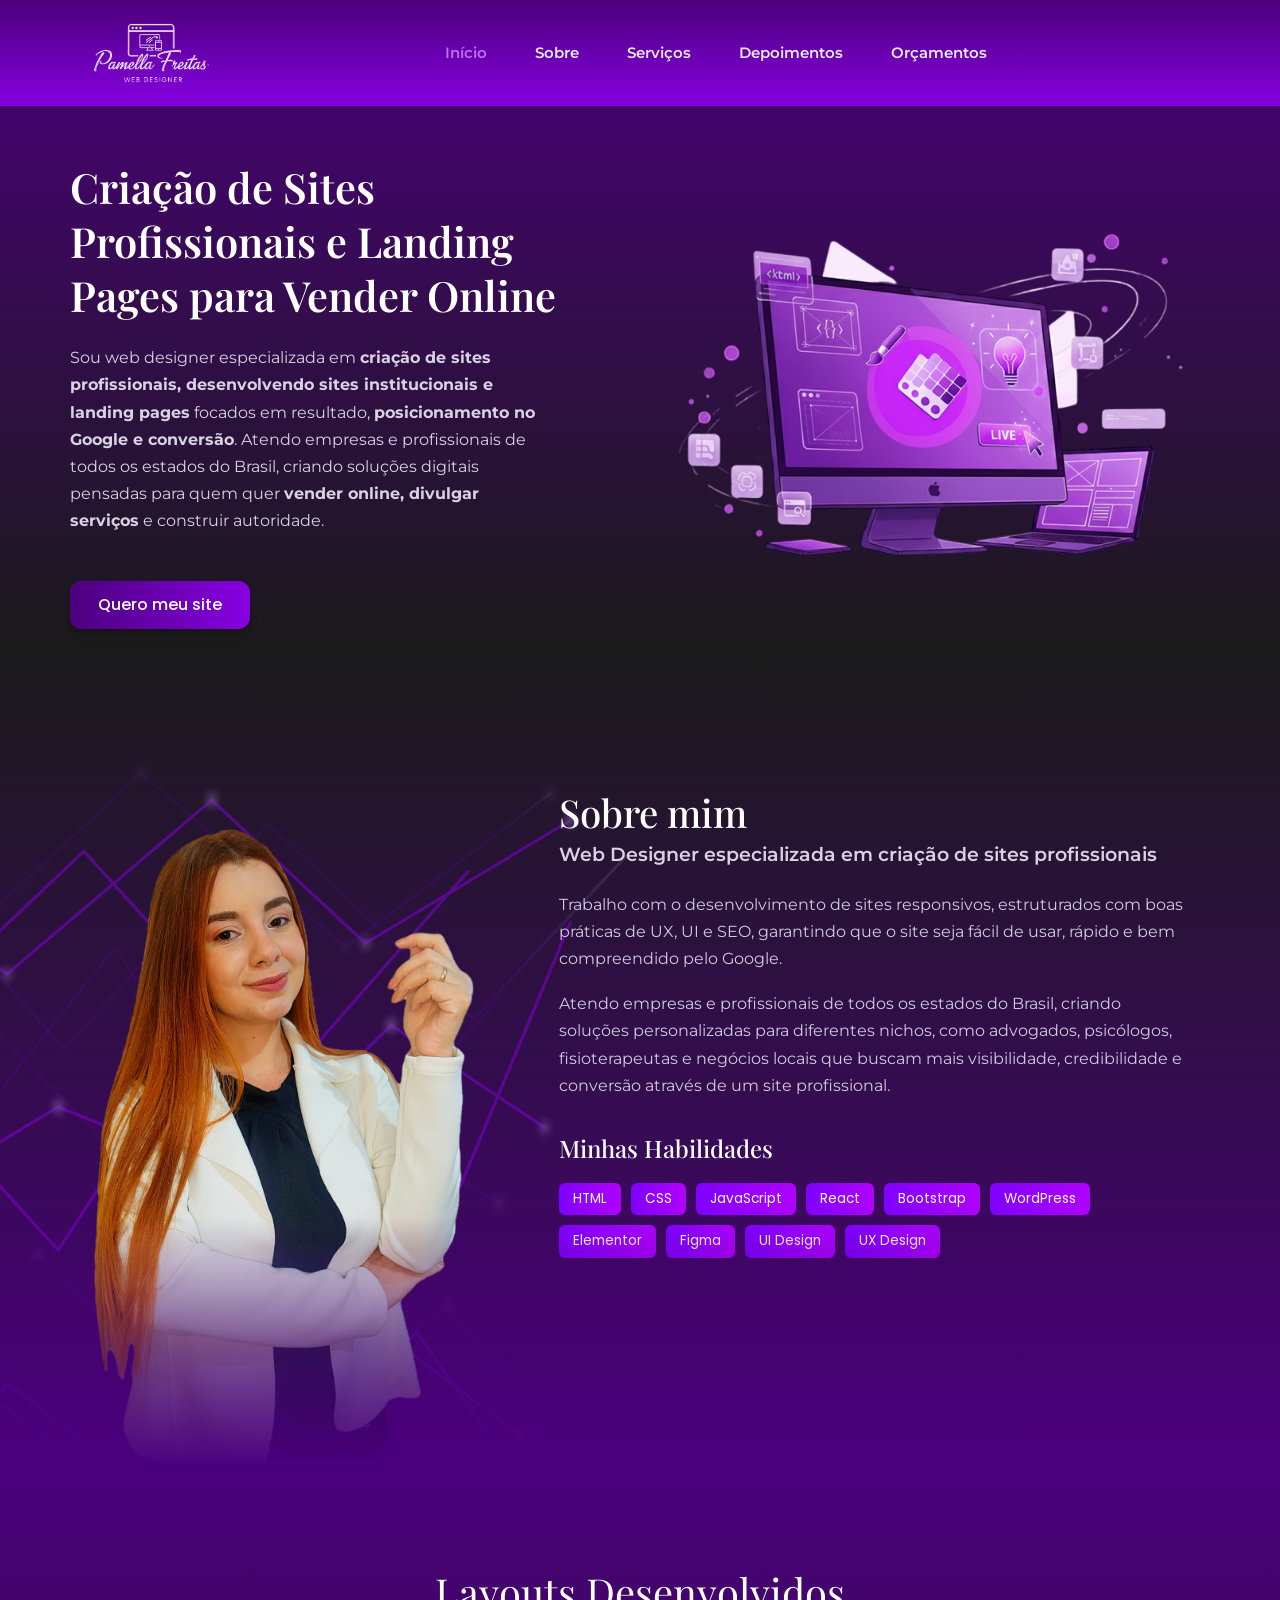
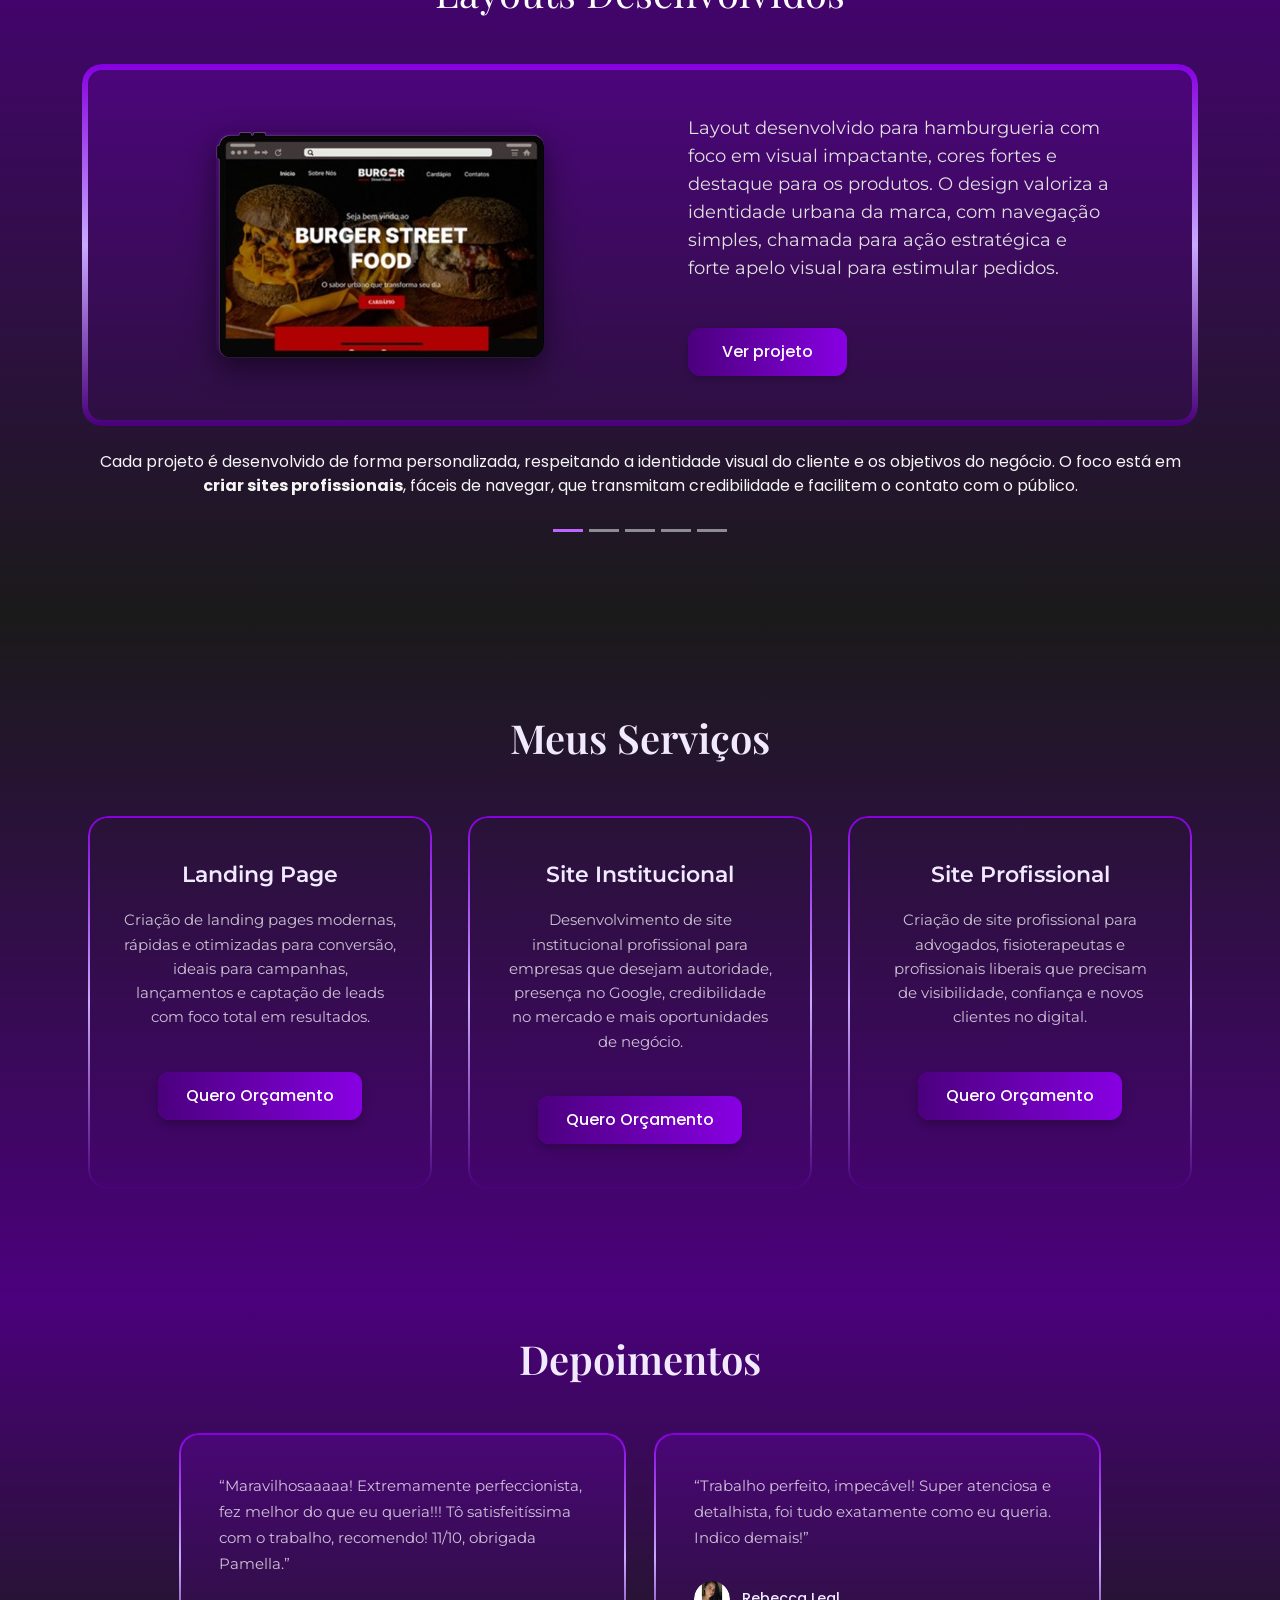
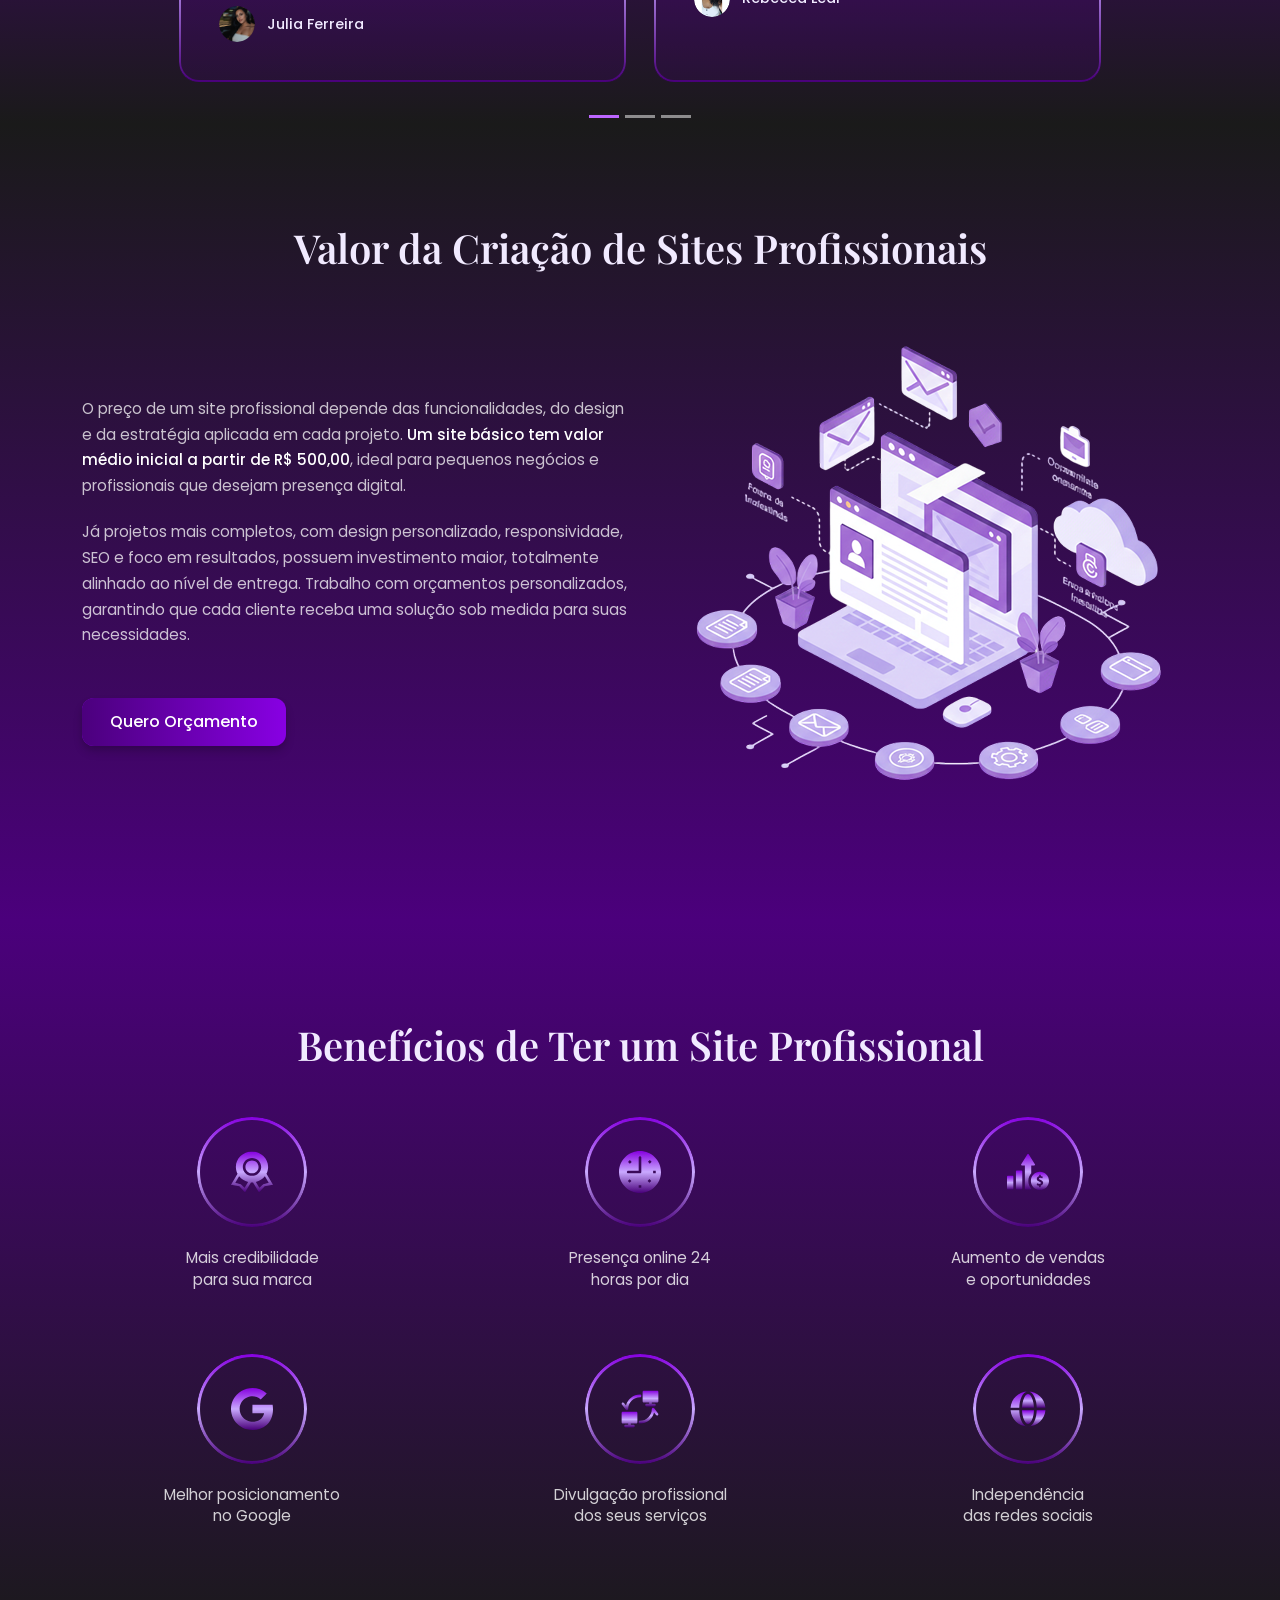
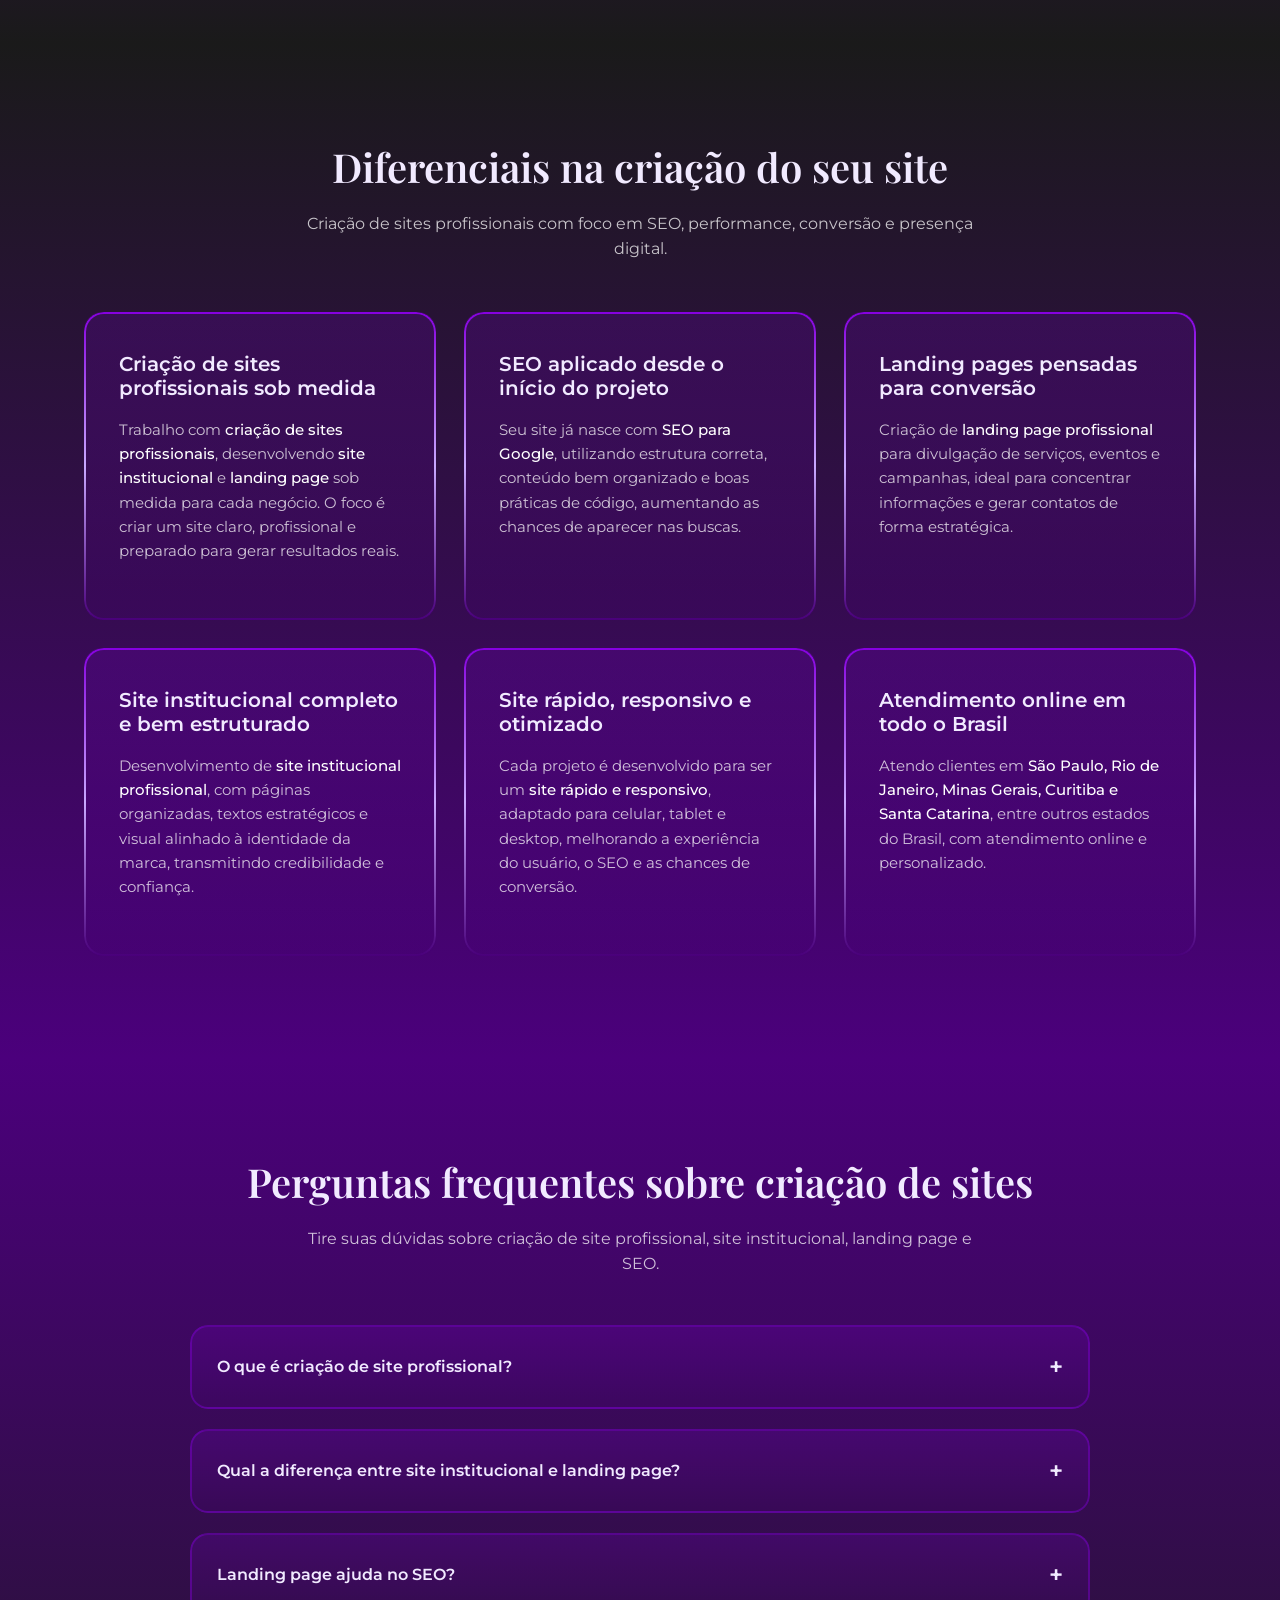
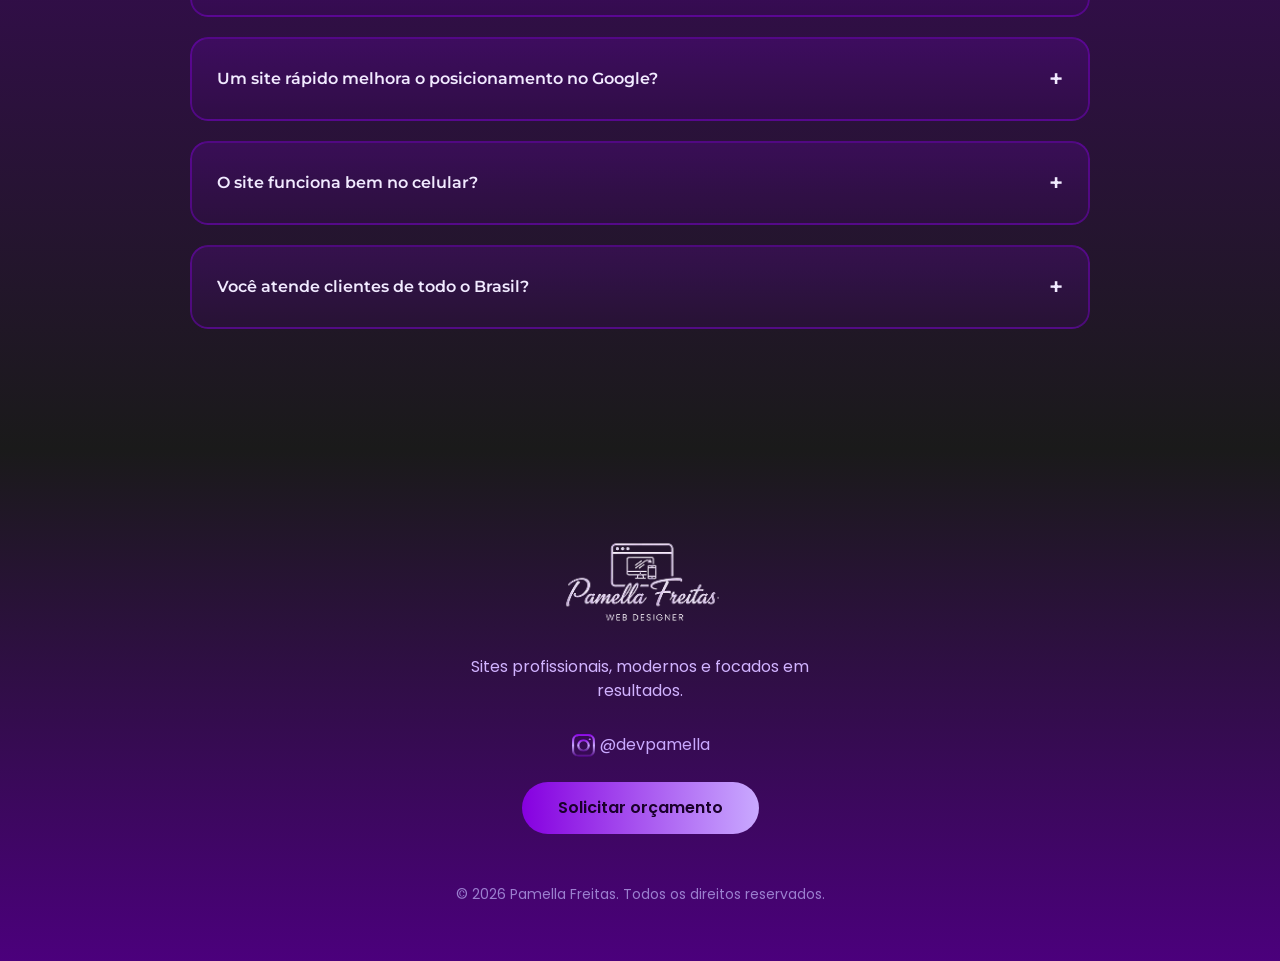
==== index.html @ e385bf27 "Melhorias de SEO e novas sections" ====
<head>
  <meta charset="UTF-8">

  <title>Pamella Freitas | Web Designer & Criação de Sites Profissionais</title>

<meta property="og:type" content="website">
<meta property="og:url" content="https://www.pamellafreitas.com.br">
<meta property="og:title" content="Sites Profissionais e Landing Pages para Vender Online">
<meta property="og:description" content="Sites profissionais, site institucional e landing page com foco em SEO, velocidade e conversão. Atendimento online em todo o Brasil.">
<meta property="og:image" content="https://www.pamellafreitas.com.br/img/og-image.jpg">


  <meta property="og:image" content="https://pamellafreitas.com.br/img/preview.png">

  <link rel="icon" href="img/logo-pamella-web.png" type="image/png">

  <!-- Bootstrap -->
  <link href="https://cdn.jsdelivr.net/npm/bootstrap@5.3.2/dist/css/bootstrap.min.css" rel="stylesheet">

  <!-- CSS -->
  <link rel="stylesheet" href="css/styles.css">

  <!-- AOS -->
  <link href="https://unpkg.com/aos@2.3.4/dist/aos.css" rel="stylesheet">

  <!-- Fonts -->
  <link rel="preconnect" href="https://fonts.googleapis.com">
  <link rel="preconnect" href="https://fonts.gstatic.com" crossorigin>
  <link href="https://fonts.googleapis.com/css2?family=Montserrat&family=Playfair+Display&family=Poppins&display=swap" rel="stylesheet">
</head>


<body>

  <!-- MENU -->
<nav class="navbar navbar-expand-lg navbar-custom fixed-top">
  <div class="container">

    <!-- LOGO -->
    <a class="navbar-brand" href="#inicio">
      <img src="img/logo-pamella-web.png" alt="Pamella Freitas">
    </a>

    <!-- BOTÃO MOBILE -->
    <button class="navbar-toggler" type="button" data-bs-toggle="collapse" data-bs-target="#menuSite">
      <span class="navbar-toggler-icon"></span>
    </button>

    <!-- LINKS -->
    <div class="collapse navbar-collapse justify-content-center" id="menuSite">
      <ul class="navbar-nav mb-2 mb-lg-0">
        <li class="nav-item">
          <a class="nav-link" href="#inicio">Início</a>
        </li>
        <li class="nav-item">
          <a class="nav-link" href="#sobre">Sobre</a>
        </li>
        <li class="nav-item">
          <a class="nav-link" href="#servico">Serviços</a>
        </li>
        <li class="nav-item">
          <a class="nav-link" href="#depoimentos">Depoimentos</a>
        </li>
        <li class="nav-item">
          <a class="nav-link" href="#orcamento">Orçamentos</a>
        </li>
      </ul>
    </div>

  </div>
</nav>


  <!-- HERO SECTION -->
  <section id="inicio" class="hero-section">
    <div class="container hero-content">
      <div class="row align-items-center">

        <!-- TEXTO -->
        <div class="col-lg-6">
          <h1 data-aos="fade-up">Criação de Sites Profissionais e Landing Pages para Vender Online</h1>

          <p data-aos="fade-up" data-aos-delay="200">
            Sou web designer especializada em <b>criação de sites profissionais, desenvolvendo sites institucionais e landing pages</b> focados em resultado, <b>posicionamento no Google e conversão</b>.
            Atendo empresas e profissionais de todos os estados do Brasil, criando soluções digitais pensadas para quem quer <b>vender online, divulgar serviços</b> e construir autoridade.
          </p>

          <a data-aos="fade-up" data-aos-delay="300" href="https://wa.me/5521969630354" target="_blank" rel="noopener noreferrer" class="btn btn-hero"><span>Quero meu site</span></a>
        </div>

        <!-- IMAGEM -->
        <div data-aos="zoom-in" class="col-lg-6 text-center mt-5 mt-lg-0">
          <img src="img/banner-web.png" alt="Web Design" class="img-fluid">
        </div>

      </div>
    </div>
  </section>

<section id="sobre" class="about-section">
      <!-- CAMADA DE ESFUMADO (POR CIMA DE TUDO) -->
  <div class="about-fade"></div>
  
<div class="container">
  <!-- SVG DE FUNDO (ATRÁS DE TUDO) -->
  <div class="about-svg">
    <svg width="873" height="1105" viewBox="0 0 873 1105" fill="none" xmlns="http://www.w3.org/2000/svg">
<g clip-path="url(#clip0_14_89)">
<g opacity="0.45">
<path d="M-7.60413 204.63L197.188 327.407L350.781 184.167L555.573 358.102L760.365 204.63" stroke="#3D1A72" stroke-opacity="0.2" stroke-width="2" stroke-linecap="round"/>
<path d="M43.5938 818.519L248.385 665.046L453.177 869.676L657.969 716.204L811.562 920.833" stroke="#3D1A72" stroke-opacity="0.2" stroke-width="2" stroke-linecap="round"/>
<path d="M17.9948 511.574L171.588 409.259L325.182 562.731L504.375 491.111L709.167 613.889" stroke="#3D1A72" stroke-opacity="0.2" stroke-width="2" stroke-linecap="round"/>
<path d="M94.7917 255.787L273.984 460.417L478.776 235.324L683.568 429.722L837.161 266.019" stroke="#3D1A72" stroke-opacity="0.2" stroke-width="2" stroke-linecap="round"/>
<path d="M-33.2031 971.991L145.99 716.204L350.781 920.833L555.573 767.361L785.964 1074.31" stroke="#3D1A72" stroke-opacity="0.2" stroke-width="2" stroke-linecap="round"/>
<path d="M-7.60413 306.944L120.391 613.889L325.182 358.102L504.375 634.352L709.167 409.259" stroke="#3D1A72" stroke-opacity="0.2" stroke-width="2" stroke-linecap="round"/>
</g>
<path d="M-7.60413 204.63L197.188 327.407L350.781 184.167L555.573 358.102L760.365 204.63" stroke="url(#paint0_linear_14_89)" stroke-opacity="0.2" stroke-width="3" stroke-linecap="round"/>
<path d="M43.5938 818.519L248.385 665.046L453.177 869.676L657.969 716.204L811.562 920.833" stroke="url(#paint1_linear_14_89)" stroke-opacity="0.2" stroke-width="3" stroke-linecap="round"/>
<path d="M17.9948 511.574L171.588 409.259L325.182 562.731L504.375 491.111L709.167 613.889" stroke="url(#paint2_linear_14_89)" stroke-opacity="0.2" stroke-width="3" stroke-linecap="round"/>
<path d="M94.7917 255.787L273.984 460.417L478.776 235.324L683.568 429.722L837.161 266.019" stroke="url(#paint3_linear_14_89)" stroke-opacity="0.2" stroke-width="3" stroke-linecap="round"/>
<path d="M-33.2031 971.991L145.99 716.204L350.781 920.833L555.573 767.361L785.964 1074.31" stroke="url(#paint4_linear_14_89)" stroke-opacity="0.2" stroke-width="3" stroke-linecap="round"/>
<path d="M-7.60413 306.944L120.391 613.889L325.182 358.102L504.375 634.352L709.167 409.259" stroke="url(#paint5_linear_14_89)" stroke-opacity="0.2" stroke-width="3" stroke-linecap="round"/>
<g filter="url(#filter0_f_14_89)">
<path d="M-7.60413 211.792C-5.62483 211.792 -4.02028 208.585 -4.02028 204.63C-4.02028 200.674 -5.62483 197.468 -7.60413 197.468C-9.58344 197.468 -11.188 200.674 -11.188 204.63C-11.188 208.585 -9.58344 211.792 -7.60413 211.792Z" fill="#C9A9FF" fill-opacity="0.2"/>
</g>
<g filter="url(#filter1_f_14_89)">
<path d="M197.187 333.546C198.884 333.546 200.259 330.798 200.259 327.407C200.259 324.017 198.884 321.268 197.187 321.268C195.491 321.268 194.116 324.017 194.116 327.407C194.116 330.798 195.491 333.546 197.187 333.546Z" fill="#C9A9FF" fill-opacity="0.2"/>
</g>
<g filter="url(#filter2_f_14_89)">
<path d="M350.781 191.329C352.761 191.329 354.365 188.122 354.365 184.167C354.365 180.211 352.761 177.005 350.781 177.005C348.802 177.005 347.197 180.211 347.197 184.167C347.197 188.122 348.802 191.329 350.781 191.329Z" fill="#C9A9FF" fill-opacity="0.2"/>
</g>
<g filter="url(#filter3_f_14_89)">
<path d="M555.573 364.241C557.27 364.241 558.645 361.492 558.645 358.102C558.645 354.711 557.27 351.963 555.573 351.963C553.876 351.963 552.501 354.711 552.501 358.102C552.501 361.492 553.876 364.241 555.573 364.241Z" fill="#C9A9FF" fill-opacity="0.2"/>
</g>
<g filter="url(#filter4_f_14_89)">
<path d="M760.365 212.815C762.627 212.815 764.46 209.15 764.46 204.63C764.46 200.109 762.627 196.444 760.365 196.444C758.102 196.444 756.269 200.109 756.269 204.63C756.269 209.15 758.102 212.815 760.365 212.815Z" fill="#C9A9FF" fill-opacity="0.2"/>
</g>
<g filter="url(#filter5_f_14_89)">
<path d="M43.5937 824.657C45.2903 824.657 46.6656 821.909 46.6656 818.518C46.6656 815.128 45.2903 812.38 43.5937 812.38C41.8972 812.38 40.5219 815.128 40.5219 818.518C40.5219 821.909 41.8972 824.657 43.5937 824.657Z" fill="#C9A9FF" fill-opacity="0.2"/>
</g>
<g filter="url(#filter6_f_14_89)">
<path d="M248.385 672.208C250.365 672.208 251.969 669.002 251.969 665.046C251.969 661.091 250.365 657.884 248.385 657.884C246.406 657.884 244.802 661.091 244.802 665.046C244.802 669.002 246.406 672.208 248.385 672.208Z" fill="#C9A9FF" fill-opacity="0.2"/>
</g>
<g filter="url(#filter7_f_14_89)">
<path d="M453.177 875.815C454.874 875.815 456.249 873.066 456.249 869.676C456.249 866.286 454.874 863.537 453.177 863.537C451.481 863.537 450.105 866.286 450.105 869.676C450.105 873.066 451.481 875.815 453.177 875.815Z" fill="#C9A9FF" fill-opacity="0.2"/>
</g>
<g filter="url(#filter8_f_14_89)">
<path d="M657.969 723.366C659.948 723.366 661.553 720.159 661.553 716.204C661.553 712.248 659.948 709.042 657.969 709.042C655.989 709.042 654.385 712.248 654.385 716.204C654.385 720.159 655.989 723.366 657.969 723.366Z" fill="#C9A9FF" fill-opacity="0.2"/>
</g>
<g filter="url(#filter9_f_14_89)">
<path d="M811.562 929.019C813.825 929.019 815.658 925.354 815.658 920.833C815.658 916.313 813.825 912.648 811.562 912.648C809.3 912.648 807.467 916.313 807.467 920.833C807.467 925.354 809.3 929.019 811.562 929.019Z" fill="#C9A9FF" fill-opacity="0.2"/>
</g>
<g filter="url(#filter10_f_14_89)">
<path d="M17.9948 517.713C19.6914 517.713 21.0667 514.964 21.0667 511.574C21.0667 508.184 19.6914 505.435 17.9948 505.435C16.2983 505.435 14.923 508.184 14.923 511.574C14.923 514.964 16.2983 517.713 17.9948 517.713Z" fill="#C9A9FF" fill-opacity="0.2"/>
</g>
<g filter="url(#filter11_f_14_89)">
<path d="M171.589 416.421C173.568 416.421 175.172 413.215 175.172 409.259C175.172 405.304 173.568 402.097 171.589 402.097C169.609 402.097 168.005 405.304 168.005 409.259C168.005 413.215 169.609 416.421 171.589 416.421Z" fill="#C9A9FF" fill-opacity="0.2"/>
</g>
<g filter="url(#filter12_f_14_89)">
<path d="M325.182 568.87C326.879 568.87 328.254 566.122 328.254 562.731C328.254 559.341 326.879 556.593 325.182 556.593C323.486 556.593 322.11 559.341 322.11 562.731C322.11 566.122 323.486 568.87 325.182 568.87Z" fill="#C9A9FF" fill-opacity="0.2"/>
</g>
<g filter="url(#filter13_f_14_89)">
<path d="M504.375 498.273C506.354 498.273 507.959 495.067 507.959 491.111C507.959 487.156 506.354 483.949 504.375 483.949C502.396 483.949 500.791 487.156 500.791 491.111C500.791 495.067 502.396 498.273 504.375 498.273Z" fill="#C9A9FF" fill-opacity="0.2"/>
</g>
<g filter="url(#filter14_f_14_89)">
<path d="M709.167 622.074C711.429 622.074 713.262 618.409 713.262 613.889C713.262 609.368 711.429 605.704 709.167 605.704C706.905 605.704 705.071 609.368 705.071 613.889C705.071 618.409 706.905 622.074 709.167 622.074Z" fill="#C9A9FF" fill-opacity="0.2"/>
</g>
<g opacity="0.45">
<path d="M780.179 231.553L575.387 354.331L421.793 211.09L217.002 385.026L12.2101 231.553" stroke="#3D1A72" stroke-width="2" stroke-linecap="round"/>
<path d="M728.981 845.442L524.189 691.97L319.398 896.6L114.606 743.128L-38.9878 947.757" stroke="#3D1A72" stroke-width="2" stroke-linecap="round"/>
<path d="M754.58 538.498L600.986 436.183L447.392 589.655L268.2 518.035L63.408 640.813" stroke="#3D1A72" stroke-width="2" stroke-linecap="round"/>
<path d="M677.783 282.711L498.59 487.34L293.799 262.248L89.007 456.646L-64.5868 292.942" stroke="#3D1A72" stroke-width="2" stroke-linecap="round"/>
<path d="M805.778 998.915L626.585 743.128L421.793 947.757L217.002 794.285L-13.3889 1101.23" stroke="#3D1A72" stroke-width="2" stroke-linecap="round"/>
<path d="M780.179 333.868L652.184 640.813L447.392 385.026L268.2 661.276L63.408 436.183" stroke="#3D1A72" stroke-width="2" stroke-linecap="round"/>
</g>
<path d="M780.179 231.553L575.387 354.331L421.793 211.09L217.002 385.026L12.2101 231.553" stroke="url(#paint6_linear_14_89)" stroke-width="3" stroke-linecap="round"/>
<path d="M728.981 845.442L524.189 691.97L319.398 896.6L114.606 743.128L-38.9878 947.757" stroke="url(#paint7_linear_14_89)" stroke-width="3" stroke-linecap="round"/>
<path d="M754.58 538.498L600.986 436.183L447.392 589.655L268.2 518.035L63.408 640.813" stroke="url(#paint8_linear_14_89)" stroke-width="3" stroke-linecap="round"/>
<path d="M677.783 282.711L498.59 487.34L293.799 262.248L89.007 456.646L-64.5868 292.942" stroke="url(#paint9_linear_14_89)" stroke-width="3" stroke-linecap="round"/>
<path d="M805.778 998.915L626.585 743.128L421.793 947.757L217.002 794.285L-13.3889 1101.23" stroke="url(#paint10_linear_14_89)" stroke-width="3" stroke-linecap="round"/>
<path d="M780.179 333.868L652.184 640.813L447.392 385.026L268.2 661.276L63.408 436.183" stroke="url(#paint11_linear_14_89)" stroke-width="3" stroke-linecap="round"/>
<g filter="url(#filter15_f_14_89)">
<path d="M780.179 238.715C778.2 238.715 776.595 235.509 776.595 231.553C776.595 227.598 778.2 224.391 780.179 224.391C782.158 224.391 783.763 227.598 783.763 231.553C783.763 235.509 782.158 238.715 780.179 238.715Z" fill="#C9A9FF"/>
</g>
<g filter="url(#filter16_f_14_89)">
<path d="M575.387 360.47C573.691 360.47 572.315 357.722 572.315 354.331C572.315 350.941 573.691 348.192 575.387 348.192C577.084 348.192 578.459 350.941 578.459 354.331C578.459 357.722 577.084 360.47 575.387 360.47Z" fill="#C9A9FF"/>
</g>
<g filter="url(#filter17_f_14_89)">
<path d="M421.793 218.253C419.814 218.253 418.21 215.046 418.21 211.09C418.21 207.135 419.814 203.928 421.793 203.928C423.773 203.928 425.377 207.135 425.377 211.09C425.377 215.046 423.773 218.253 421.793 218.253Z" fill="#C9A9FF"/>
</g>
<g filter="url(#filter18_f_14_89)">
<path d="M217.002 391.165C215.305 391.165 213.93 388.416 213.93 385.026C213.93 381.635 215.305 378.887 217.002 378.887C218.698 378.887 220.073 381.635 220.073 385.026C220.073 388.416 218.698 391.165 217.002 391.165Z" fill="#C9A9FF"/>
</g>
<g filter="url(#filter19_f_14_89)">
<path d="M12.2102 239.739C9.94813 239.739 8.11436 236.074 8.11436 231.553C8.11436 227.033 9.94813 223.368 12.2102 223.368C14.4723 223.368 16.306 227.033 16.306 231.553C16.306 236.074 14.4723 239.739 12.2102 239.739Z" fill="#C9A9FF"/>
</g>
<g filter="url(#filter20_f_14_89)">
<path d="M728.981 851.581C727.284 851.581 725.909 848.833 725.909 845.442C725.909 842.052 727.284 839.303 728.981 839.303C730.677 839.303 732.053 842.052 732.053 845.442C732.053 848.833 730.677 851.581 728.981 851.581Z" fill="#C9A9FF"/>
</g>
<g filter="url(#filter21_f_14_89)">
<path d="M524.189 699.132C522.21 699.132 520.605 695.926 520.605 691.97C520.605 688.015 522.21 684.808 524.189 684.808C526.169 684.808 527.773 688.015 527.773 691.97C527.773 695.926 526.169 699.132 524.189 699.132Z" fill="#C9A9FF"/>
</g>
<g filter="url(#filter22_f_14_89)">
<path d="M319.397 902.739C317.701 902.739 316.326 899.99 316.326 896.6C316.326 893.209 317.701 890.461 319.397 890.461C321.094 890.461 322.469 893.209 322.469 896.6C322.469 899.99 321.094 902.739 319.397 902.739Z" fill="#C9A9FF"/>
</g>
<g filter="url(#filter23_f_14_89)">
<path d="M114.606 750.29C112.627 750.29 111.022 747.083 111.022 743.128C111.022 739.172 112.627 735.966 114.606 735.966C116.585 735.966 118.19 739.172 118.19 743.128C118.19 747.083 116.585 750.29 114.606 750.29Z" fill="#C9A9FF"/>
</g>
<g filter="url(#filter24_f_14_89)">
<path d="M754.58 544.637C752.883 544.637 751.508 541.888 751.508 538.498C751.508 535.107 752.883 532.359 754.58 532.359C756.276 532.359 757.652 535.107 757.652 538.498C757.652 541.888 756.276 544.637 754.58 544.637Z" fill="#C9A9FF"/>
</g>
<g filter="url(#filter25_f_14_89)">
<path d="M600.986 443.345C599.007 443.345 597.402 440.139 597.402 436.183C597.402 432.228 599.007 429.021 600.986 429.021C602.965 429.021 604.57 432.228 604.57 436.183C604.57 440.139 602.965 443.345 600.986 443.345Z" fill="#C9A9FF"/>
</g>
<g filter="url(#filter26_f_14_89)">
<path d="M447.392 595.794C445.696 595.794 444.32 593.046 444.32 589.655C444.32 586.265 445.696 583.516 447.392 583.516C449.089 583.516 450.464 586.265 450.464 589.655C450.464 593.046 449.089 595.794 447.392 595.794Z" fill="#C9A9FF"/>
</g>
<g filter="url(#filter27_f_14_89)">
<path d="M268.2 525.197C266.22 525.197 264.616 521.99 264.616 518.035C264.616 514.079 266.22 510.873 268.2 510.873C270.179 510.873 271.784 514.079 271.784 518.035C271.784 521.99 270.179 525.197 268.2 525.197Z" fill="#C9A9FF"/>
</g>
<g filter="url(#filter28_f_14_89)">
<path d="M63.4081 648.998C61.146 648.998 59.3122 645.333 59.3122 640.813C59.3122 636.292 61.146 632.628 63.4081 632.628C65.6701 632.628 67.5039 636.292 67.5039 640.813C67.5039 645.333 65.6701 648.998 63.4081 648.998Z" fill="#C9A9FF"/>
</g>
</g>
<defs>
<filter id="filter0_f_14_89" x="-19.188" y="189.468" width="23.1677" height="30.3241" filterUnits="userSpaceOnUse" color-interpolation-filters="sRGB">
<feFlood flood-opacity="0" result="BackgroundImageFix"/>
<feBlend mode="normal" in="SourceGraphic" in2="BackgroundImageFix" result="shape"/>
<feGaussianBlur stdDeviation="4" result="effect1_foregroundBlur_14_89"/>
</filter>
<filter id="filter1_f_14_89" x="186.116" y="313.268" width="22.1437" height="28.2778" filterUnits="userSpaceOnUse" color-interpolation-filters="sRGB">
<feFlood flood-opacity="0" result="BackgroundImageFix"/>
<feBlend mode="normal" in="SourceGraphic" in2="BackgroundImageFix" result="shape"/>
<feGaussianBlur stdDeviation="4" result="effect1_foregroundBlur_14_89"/>
</filter>
<filter id="filter2_f_14_89" x="339.197" y="169.005" width="23.1677" height="30.3241" filterUnits="userSpaceOnUse" color-interpolation-filters="sRGB">
<feFlood flood-opacity="0" result="BackgroundImageFix"/>
<feBlend mode="normal" in="SourceGraphic" in2="BackgroundImageFix" result="shape"/>
<feGaussianBlur stdDeviation="4" result="effect1_foregroundBlur_14_89"/>
</filter>
<filter id="filter3_f_14_89" x="544.501" y="343.963" width="22.1437" height="28.2778" filterUnits="userSpaceOnUse" color-interpolation-filters="sRGB">
<feFlood flood-opacity="0" result="BackgroundImageFix"/>
<feBlend mode="normal" in="SourceGraphic" in2="BackgroundImageFix" result="shape"/>
<feGaussianBlur stdDeviation="4" result="effect1_foregroundBlur_14_89"/>
</filter>
<filter id="filter4_f_14_89" x="748.269" y="188.444" width="24.1917" height="32.3704" filterUnits="userSpaceOnUse" color-interpolation-filters="sRGB">
<feFlood flood-opacity="0" result="BackgroundImageFix"/>
<feBlend mode="normal" in="SourceGraphic" in2="BackgroundImageFix" result="shape"/>
<feGaussianBlur stdDeviation="4" result="effect1_foregroundBlur_14_89"/>
</filter>
<filter id="filter5_f_14_89" x="32.5219" y="804.38" width="22.1438" height="28.2778" filterUnits="userSpaceOnUse" color-interpolation-filters="sRGB">
<feFlood flood-opacity="0" result="BackgroundImageFix"/>
<feBlend mode="normal" in="SourceGraphic" in2="BackgroundImageFix" result="shape"/>
<feGaussianBlur stdDeviation="4" result="effect1_foregroundBlur_14_89"/>
</filter>
<filter id="filter6_f_14_89" x="236.802" y="649.884" width="23.1677" height="30.3241" filterUnits="userSpaceOnUse" color-interpolation-filters="sRGB">
<feFlood flood-opacity="0" result="BackgroundImageFix"/>
<feBlend mode="normal" in="SourceGraphic" in2="BackgroundImageFix" result="shape"/>
<feGaussianBlur stdDeviation="4" result="effect1_foregroundBlur_14_89"/>
</filter>
<filter id="filter7_f_14_89" x="442.105" y="855.537" width="22.1437" height="28.2778" filterUnits="userSpaceOnUse" color-interpolation-filters="sRGB">
<feFlood flood-opacity="0" result="BackgroundImageFix"/>
<feBlend mode="normal" in="SourceGraphic" in2="BackgroundImageFix" result="shape"/>
<feGaussianBlur stdDeviation="4" result="effect1_foregroundBlur_14_89"/>
</filter>
<filter id="filter8_f_14_89" x="646.385" y="701.042" width="23.1677" height="30.3241" filterUnits="userSpaceOnUse" color-interpolation-filters="sRGB">
<feFlood flood-opacity="0" result="BackgroundImageFix"/>
<feBlend mode="normal" in="SourceGraphic" in2="BackgroundImageFix" result="shape"/>
<feGaussianBlur stdDeviation="4" result="effect1_foregroundBlur_14_89"/>
</filter>
<filter id="filter9_f_14_89" x="799.467" y="904.648" width="24.1917" height="32.3704" filterUnits="userSpaceOnUse" color-interpolation-filters="sRGB">
<feFlood flood-opacity="0" result="BackgroundImageFix"/>
<feBlend mode="normal" in="SourceGraphic" in2="BackgroundImageFix" result="shape"/>
<feGaussianBlur stdDeviation="4" result="effect1_foregroundBlur_14_89"/>
</filter>
<filter id="filter10_f_14_89" x="6.92297" y="497.435" width="22.1438" height="28.2778" filterUnits="userSpaceOnUse" color-interpolation-filters="sRGB">
<feFlood flood-opacity="0" result="BackgroundImageFix"/>
<feBlend mode="normal" in="SourceGraphic" in2="BackgroundImageFix" result="shape"/>
<feGaussianBlur stdDeviation="4" result="effect1_foregroundBlur_14_89"/>
</filter>
<filter id="filter11_f_14_89" x="160.005" y="394.097" width="23.1677" height="30.3241" filterUnits="userSpaceOnUse" color-interpolation-filters="sRGB">
<feFlood flood-opacity="0" result="BackgroundImageFix"/>
<feBlend mode="normal" in="SourceGraphic" in2="BackgroundImageFix" result="shape"/>
<feGaussianBlur stdDeviation="4" result="effect1_foregroundBlur_14_89"/>
</filter>
<filter id="filter12_f_14_89" x="314.11" y="548.593" width="22.1437" height="28.2778" filterUnits="userSpaceOnUse" color-interpolation-filters="sRGB">
<feFlood flood-opacity="0" result="BackgroundImageFix"/>
<feBlend mode="normal" in="SourceGraphic" in2="BackgroundImageFix" result="shape"/>
<feGaussianBlur stdDeviation="4" result="effect1_foregroundBlur_14_89"/>
</filter>
<filter id="filter13_f_14_89" x="492.791" y="475.949" width="23.1677" height="30.3241" filterUnits="userSpaceOnUse" color-interpolation-filters="sRGB">
<feFlood flood-opacity="0" result="BackgroundImageFix"/>
<feBlend mode="normal" in="SourceGraphic" in2="BackgroundImageFix" result="shape"/>
<feGaussianBlur stdDeviation="4" result="effect1_foregroundBlur_14_89"/>
</filter>
<filter id="filter14_f_14_89" x="697.071" y="597.704" width="24.1917" height="32.3704" filterUnits="userSpaceOnUse" color-interpolation-filters="sRGB">
<feFlood flood-opacity="0" result="BackgroundImageFix"/>
<feBlend mode="normal" in="SourceGraphic" in2="BackgroundImageFix" result="shape"/>
<feGaussianBlur stdDeviation="4" result="effect1_foregroundBlur_14_89"/>
</filter>
<filter id="filter15_f_14_89" x="768.595" y="216.391" width="23.1677" height="30.3241" filterUnits="userSpaceOnUse" color-interpolation-filters="sRGB">
<feFlood flood-opacity="0" result="BackgroundImageFix"/>
<feBlend mode="normal" in="SourceGraphic" in2="BackgroundImageFix" result="shape"/>
<feGaussianBlur stdDeviation="4" result="effect1_foregroundBlur_14_89"/>
</filter>
<filter id="filter16_f_14_89" x="564.315" y="340.192" width="22.1437" height="28.2778" filterUnits="userSpaceOnUse" color-interpolation-filters="sRGB">
<feFlood flood-opacity="0" result="BackgroundImageFix"/>
<feBlend mode="normal" in="SourceGraphic" in2="BackgroundImageFix" result="shape"/>
<feGaussianBlur stdDeviation="4" result="effect1_foregroundBlur_14_89"/>
</filter>
<filter id="filter17_f_14_89" x="410.21" y="195.928" width="23.1677" height="30.3241" filterUnits="userSpaceOnUse" color-interpolation-filters="sRGB">
<feFlood flood-opacity="0" result="BackgroundImageFix"/>
<feBlend mode="normal" in="SourceGraphic" in2="BackgroundImageFix" result="shape"/>
<feGaussianBlur stdDeviation="4" result="effect1_foregroundBlur_14_89"/>
</filter>
<filter id="filter18_f_14_89" x="205.93" y="370.887" width="22.1437" height="28.2778" filterUnits="userSpaceOnUse" color-interpolation-filters="sRGB">
<feFlood flood-opacity="0" result="BackgroundImageFix"/>
<feBlend mode="normal" in="SourceGraphic" in2="BackgroundImageFix" result="shape"/>
<feGaussianBlur stdDeviation="4" result="effect1_foregroundBlur_14_89"/>
</filter>
<filter id="filter19_f_14_89" x="0.11438" y="215.368" width="24.1917" height="32.3704" filterUnits="userSpaceOnUse" color-interpolation-filters="sRGB">
<feFlood flood-opacity="0" result="BackgroundImageFix"/>
<feBlend mode="normal" in="SourceGraphic" in2="BackgroundImageFix" result="shape"/>
<feGaussianBlur stdDeviation="4" result="effect1_foregroundBlur_14_89"/>
</filter>
<filter id="filter20_f_14_89" x="717.909" y="831.303" width="22.1437" height="28.2778" filterUnits="userSpaceOnUse" color-interpolation-filters="sRGB">
<feFlood flood-opacity="0" result="BackgroundImageFix"/>
<feBlend mode="normal" in="SourceGraphic" in2="BackgroundImageFix" result="shape"/>
<feGaussianBlur stdDeviation="4" result="effect1_foregroundBlur_14_89"/>
</filter>
<filter id="filter21_f_14_89" x="512.605" y="676.808" width="23.1677" height="30.3241" filterUnits="userSpaceOnUse" color-interpolation-filters="sRGB">
<feFlood flood-opacity="0" result="BackgroundImageFix"/>
<feBlend mode="normal" in="SourceGraphic" in2="BackgroundImageFix" result="shape"/>
<feGaussianBlur stdDeviation="4" result="effect1_foregroundBlur_14_89"/>
</filter>
<filter id="filter22_f_14_89" x="308.326" y="882.461" width="22.1437" height="28.2778" filterUnits="userSpaceOnUse" color-interpolation-filters="sRGB">
<feFlood flood-opacity="0" result="BackgroundImageFix"/>
<feBlend mode="normal" in="SourceGraphic" in2="BackgroundImageFix" result="shape"/>
<feGaussianBlur stdDeviation="4" result="effect1_foregroundBlur_14_89"/>
</filter>
<filter id="filter23_f_14_89" x="103.022" y="727.966" width="23.1677" height="30.3241" filterUnits="userSpaceOnUse" color-interpolation-filters="sRGB">
<feFlood flood-opacity="0" result="BackgroundImageFix"/>
<feBlend mode="normal" in="SourceGraphic" in2="BackgroundImageFix" result="shape"/>
<feGaussianBlur stdDeviation="4" result="effect1_foregroundBlur_14_89"/>
</filter>
<filter id="filter24_f_14_89" x="743.508" y="524.359" width="22.1437" height="28.2778" filterUnits="userSpaceOnUse" color-interpolation-filters="sRGB">
<feFlood flood-opacity="0" result="BackgroundImageFix"/>
<feBlend mode="normal" in="SourceGraphic" in2="BackgroundImageFix" result="shape"/>
<feGaussianBlur stdDeviation="4" result="effect1_foregroundBlur_14_89"/>
</filter>
<filter id="filter25_f_14_89" x="589.402" y="421.021" width="23.1677" height="30.3241" filterUnits="userSpaceOnUse" color-interpolation-filters="sRGB">
<feFlood flood-opacity="0" result="BackgroundImageFix"/>
<feBlend mode="normal" in="SourceGraphic" in2="BackgroundImageFix" result="shape"/>
<feGaussianBlur stdDeviation="4" result="effect1_foregroundBlur_14_89"/>
</filter>
<filter id="filter26_f_14_89" x="436.32" y="575.516" width="22.1437" height="28.2778" filterUnits="userSpaceOnUse" color-interpolation-filters="sRGB">
<feFlood flood-opacity="0" result="BackgroundImageFix"/>
<feBlend mode="normal" in="SourceGraphic" in2="BackgroundImageFix" result="shape"/>
<feGaussianBlur stdDeviation="4" result="effect1_foregroundBlur_14_89"/>
</filter>
<filter id="filter27_f_14_89" x="256.616" y="502.873" width="23.1677" height="30.3241" filterUnits="userSpaceOnUse" color-interpolation-filters="sRGB">
<feFlood flood-opacity="0" result="BackgroundImageFix"/>
<feBlend mode="normal" in="SourceGraphic" in2="BackgroundImageFix" result="shape"/>
<feGaussianBlur stdDeviation="4" result="effect1_foregroundBlur_14_89"/>
</filter>
<filter id="filter28_f_14_89" x="51.3123" y="624.628" width="24.1917" height="32.3704" filterUnits="userSpaceOnUse" color-interpolation-filters="sRGB">
<feFlood flood-opacity="0" result="BackgroundImageFix"/>
<feBlend mode="normal" in="SourceGraphic" in2="BackgroundImageFix" result="shape"/>
<feGaussianBlur stdDeviation="4" result="effect1_foregroundBlur_14_89"/>
</filter>
<linearGradient id="paint0_linear_14_89"
  x1="-110" y1="0" x2="94.7917" y2="0"
  gradientUnits="userSpaceOnUse">
  <stop stop-color="#8600E0"/>
  <stop offset="0.4" stop-color="#B894FF"/>
  <stop offset="0.6" stop-color="white"/>
  <stop offset="1" stop-color="#8600E0"/>
  <animateTransform attributeName="gradientTransform" type="translate"
    from="-600 0" to="1200 0" dur="3s" repeatCount="indefinite"/>
</linearGradient>

<linearGradient id="paint1_linear_14_89"
  x1="-110" y1="9.15527e-06" x2="94.7917" y2="9.15527e-06"
  gradientUnits="userSpaceOnUse">
  <stop stop-color="#8600E0"/>
  <stop offset="0.4" stop-color="#B894FF"/>
  <stop offset="0.6" stop-color="white"/>
  <stop offset="1" stop-color="#8600E0"/>
  <animateTransform attributeName="gradientTransform" type="translate"
    from="-600 0" to="1200 0" dur="3s" repeatCount="indefinite"/>
</linearGradient>

<linearGradient id="paint2_linear_14_89"
  x1="-110" y1="4.57764e-05" x2="94.7916" y2="4.57764e-05"
  gradientUnits="userSpaceOnUse">
  <stop stop-color="#8600E0"/>
  <stop offset="0.4" stop-color="#B894FF"/>
  <stop offset="0.6" stop-color="white"/>
  <stop offset="1" stop-color="#8600E0"/>
  <animateTransform attributeName="gradientTransform" type="translate"
    from="-600 0" to="1200 0" dur="3s" repeatCount="indefinite"/>
</linearGradient>

<linearGradient id="paint3_linear_14_89"
  x1="-110" y1="-3.59155e-05" x2="94.7917" y2="-3.59155e-05"
  gradientUnits="userSpaceOnUse">
  <stop stop-color="#8600E0"/>
  <stop offset="0.4" stop-color="#B894FF"/>
  <stop offset="0.6" stop-color="white"/>
  <stop offset="1" stop-color="#8600E0"/>
  <animateTransform attributeName="gradientTransform" type="translate"
    from="-600 0" to="1200 0" dur="3s" repeatCount="indefinite"/>
</linearGradient>

<linearGradient id="paint4_linear_14_89"
  x1="-110" y1="9.15527e-05" x2="94.7917" y2="9.15527e-05"
  gradientUnits="userSpaceOnUse">
  <stop stop-color="#8600E0"/>
  <stop offset="0.4" stop-color="#B894FF"/>
  <stop offset="0.6" stop-color="white"/>
  <stop offset="1" stop-color="#8600E0"/>
  <animateTransform attributeName="gradientTransform" type="translate"
    from="-600 0" to="1200 0" dur="3s" repeatCount="indefinite"/>
</linearGradient>

<linearGradient id="paint5_linear_14_89"
  x1="-110" y1="4.46281e-05" x2="94.7917" y2="4.46281e-05"
  gradientUnits="userSpaceOnUse">
  <stop stop-color="#8600E0"/>
  <stop offset="0.4" stop-color="#B894FF"/>
  <stop offset="0.6" stop-color="white"/>
  <stop offset="1" stop-color="#8600E0"/>
  <animateTransform attributeName="gradientTransform" type="translate"
    from="-600 0" to="1200 0" dur="3s" repeatCount="indefinite"/>
</linearGradient>

<!-- LADO DIREITO (sentido invertido para ficar mais bonito) -->

<linearGradient id="paint6_linear_14_89"
  x1="882.575" y1="26.9238" x2="677.783" y2="26.9238"
  gradientUnits="userSpaceOnUse">
  <stop stop-color="#8600E0"/>
  <stop offset="0.4" stop-color="#B894FF"/>
  <stop offset="0.6" stop-color="white"/>
  <stop offset="1" stop-color="#8600E0"/>
  <animateTransform attributeName="gradientTransform" type="translate"
    from="600 0" to="-1200 0" dur="3s" repeatCount="indefinite"/>
</linearGradient>

<linearGradient id="paint7_linear_14_89"
  x1="882.575" y1="26.9238" x2="677.783" y2="26.9238"
  gradientUnits="userSpaceOnUse">
  <stop stop-color="#8600E0"/>
  <stop offset="0.4" stop-color="#B894FF"/>
  <stop offset="0.6" stop-color="white"/>
  <stop offset="1" stop-color="#8600E0"/>
  <animateTransform attributeName="gradientTransform" type="translate"
    from="600 0" to="-1200 0" dur="3s" repeatCount="indefinite"/>
</linearGradient>

<linearGradient id="paint8_linear_14_89"
  x1="882.575" y1="26.9239" x2="677.783" y2="26.9239"
  gradientUnits="userSpaceOnUse">
  <stop stop-color="#8600E0"/>
  <stop offset="0.4" stop-color="#B894FF"/>
  <stop offset="0.6" stop-color="white"/>
  <stop offset="1" stop-color="#8600E0"/>
  <animateTransform attributeName="gradientTransform" type="translate"
    from="600 0" to="-1200 0" dur="3s" repeatCount="indefinite"/>
</linearGradient>

<linearGradient id="paint9_linear_14_89"
  x1="882.575" y1="26.9238" x2="677.783" y2="26.9238"
  gradientUnits="userSpaceOnUse">
  <stop stop-color="#8600E0"/>
  <stop offset="0.4" stop-color="#B894FF"/>
  <stop offset="0.6" stop-color="white"/>
  <stop offset="1" stop-color="#8600E0"/>
  <animateTransform attributeName="gradientTransform" type="translate"
    from="600 0" to="-1200 0" dur="3s" repeatCount="indefinite"/>
</linearGradient>

<linearGradient id="paint10_linear_14_89"
  x1="882.575" y1="26.9239" x2="677.783" y2="26.9239"
  gradientUnits="userSpaceOnUse">
  <stop stop-color="#8600E0"/>
  <stop offset="0.4" stop-color="#B894FF"/>
  <stop offset="0.6" stop-color="white"/>
  <stop offset="1" stop-color="#8600E0"/>
  <animateTransform attributeName="gradientTransform" type="translate"
    from="600 0" to="-1200 0" dur="3s" repeatCount="indefinite"/>
</linearGradient>

<linearGradient id="paint11_linear_14_89"
  x1="882.575" y1="26.9239" x2="677.783" y2="26.9239"
  gradientUnits="userSpaceOnUse">
  <stop stop-color="#8600E0"/>
  <stop offset="0.4" stop-color="#B894FF"/>
  <stop offset="0.6" stop-color="white"/>
  <stop offset="1" stop-color="#8600E0"/>
  <animateTransform attributeName="gradientTransform" type="translate"
    from="600 0" to="-1200 0" dur="3s" repeatCount="indefinite"/>
</linearGradient>

<clipPath id="clip0_14_89">
<rect width="983" height="1105" fill="white" transform="translate(-110)"/>
</clipPath>
</defs>


  </svg>

  </div>


  <div class="container position-relative" data-aos="fade-up" data-aos-duration="1200">
    <div class="row align-items-end">

      <!-- TEXTO (EM CIMA NO MOBILE) -->
      <div class="col-lg-7 about-text order-1 order-lg-2">
        <h2>Sobre mim</h2>
        <h3>Web Designer especializada em criação de sites profissionais</h3>

        <p>
          Trabalho com o desenvolvimento de sites responsivos, estruturados com boas práticas de UX, UI e SEO, garantindo que o site seja fácil de usar, rápido e bem compreendido pelo Google.
        </p>

        <p>
          Atendo empresas e profissionais de todos os estados do Brasil, criando soluções personalizadas para diferentes nichos, como advogados, psicólogos, fisioterapeutas e negócios locais que buscam mais visibilidade, credibilidade e conversão através de um site profissional.
        </p>

        <h4>Minhas Habilidades</h4>

        <div class="skills">
          <span>HTML</span>
          <span>CSS</span>
          <span>JavaScript</span>
          <span>React</span>
          <span>Bootstrap</span>
          <span>WordPress</span>
          <span>Elementor</span>
          <span>Figma</span>
          <span>UI Design</span>
          <span>UX Design</span>
        </div>
      </div>

      <!-- FOTO (EMBAIXO NO MOBILE, GRUDADA NO FUNDO) -->
      <div class="col-lg-5 order-2 order-lg-1 about-image-wrapper">
        <img src="img/pamella.png" alt="Pamella Freitas" class="about-photo">
      </div>

    </div>
  </div>
</div>
</section>

<section class="section-projetos">
    <div class="container">
        <h2 class="projeto-title text-center mb-5">Layouts Desenvolvidos</h2>

        <div id="layoutCarousel" class="carousel slide" data-bs-ride="carousel">
          <div class="carousel-indicators">
              <button type="button" data-bs-target="#layoutCarousel" data-bs-slide-to="0" class="active"></button>
              <button type="button" data-bs-target="#layoutCarousel" data-bs-slide-to="1"></button>
              <button type="button" data-bs-target="#layoutCarousel" data-bs-slide-to="2"></button>
              <button type="button" data-bs-target="#layoutCarousel" data-bs-slide-to="3"></button> 
              <button type="button" data-bs-target="#layoutCarousel" data-bs-slide-to="4"></button>
          </div>

            <div class="carousel-inner">

                <div class="carousel-item active">
                    <div class="custom-card">
                        <div class="row align-items-center">
                            <div class="col-lg-6 mb-4 mb-lg-0 text-center">
                                <img src="img/projeto1.png" alt="Mockup Burger" class="img-fluid mockup-img">
                            </div>
                            <div class="col-lg-6 text-white px-md-5">
                                <p class="project-description">
                                    Layout desenvolvido para hamburgueria com foco em visual impactante, cores fortes e destaque para os produtos. O design valoriza a identidade urbana da marca, com navegação simples, chamada para ação estratégica e forte apelo visual para estimular pedidos.
                                </p>
                                <div class="btn-wrapper">
                                  <a href="#"
                                    class="btn-projeto"
                                    data-bs-toggle="modal"
                                    data-bs-target="#modalProjeto"
                                    data-image="/img/projeto11.png">
                                    <span>Ver projeto</span>
                                  </a>

                                </div>
                            </div>
                        </div>
                    </div>
                </div>

                <div class="carousel-item">
                    <div class="custom-card">
                        <div class="row align-items-center">
                            <div class="col-lg-6 mb-4 mb-lg-0 text-center">
                                <img src="img/projeto2.png" alt="Mockup Nutricionista" class="img-fluid mockup-img">
                            </div>
                            <div class="col-lg-6 text-white px-md-5">
                                <p class="project-description">
                                    Projeto criado com foco em leveza, bem-estar e profissionalismo. O layout utiliza cores suaves, elementos orgânicos e espaços bem distribuídos para transmitir confiança e acolhimento. A hierarquia visual facilita a leitura e conduz o usuário às principais informações, reforçando a autoridade da profissional e incentivando o contato.
                                </p>
                                <div class="btn-wrapper">
                                  <a href="#"
                                    class="btn-projeto"
                                    data-bs-toggle="modal"
                                    data-bs-target="#modalProjeto"
                                    data-image="/img/projeto22.png">
                                    <span>Ver projeto</span>
                                  </a>
                                </div>
                            </div>
                        </div>
                    </div>
                </div>

                <div class="carousel-item">
                    <div class="custom-card">
                        <div class="row align-items-center">
                            <div class="col-lg-6 mb-4 mb-lg-0 text-center">
                                <img src="img/projeto3.png" alt="Mockup MMPlast" class="img-fluid mockup-img">
                            </div>
                            <div class="col-lg-6 text-white px-md-5">
                                <p class="project-description">
                                    Site desenvolvido para empresa do setor de móveis, com foco em clareza, organização e apresentação dos produtos. O design combina cores institucionais, ícones informativos e seções bem definidas, proporcionando uma navegação intuitiva. A estrutura foi pensada para destacar diferenciais, facilitar o contato e fortalecer a presença digital da marca.
                                </p>
                                <div class="btn-wrapper">
                                  <a href="#"
                                    class="btn-projeto"
                                    data-bs-toggle="modal"
                                    data-bs-target="#modalProjeto"
                                    data-image="/img/projeto33.jpg">
                                    <span>Ver projeto</span>
                                  </a>
                                </div>
                            </div>
                        </div>
                    </div>
                </div>
                
                <div class="carousel-item">
                    <div class="custom-card">
                        <div class="row align-items-center">
                            <div class="col-lg-6 mb-4 mb-lg-0 text-center">
                                <img src="img/projeto4.png" alt="Mockup Gomes RJ" class="img-fluid mockup-img">
                            </div>
                            <div class="col-lg-6 text-white px-md-5">
                                <p class="project-description">
                                    Layout moderno e estratégico, desenvolvido para vendas e conversão. O design utiliza cores fortes, contrastes bem definidos e destaque para ofertas e benefícios do produto. A comunicação visual é direta e objetiva, facilitando a compreensão das informações e guiando o usuário para a tomada de decisão.
                                </p>
                                <div class="btn-wrapper">
                                  <a href="#"
                                    class="btn-projeto"
                                    data-bs-toggle="modal"
                                    data-bs-target="#modalProjeto"
                                    data-image="/img/projeto44.png">
                                    <span>Ver projeto</span>
                                  </a>
                                </div>
                            </div>
                        </div>
                    </div>
                </div>

                <div class="carousel-item">
                    <div class="custom-card">
                        <div class="row align-items-center">
                            <div class="col-lg-6 mb-4 mb-lg-0 text-center">
                                <img src="img/projeto6.png" alt="Mockup Burger" class="img-fluid mockup-img">
                            </div>
                            <div class="col-lg-6 text-white px-md-5">
                                <p class="project-description">
                                    Layout desenvolvido para profissional da área da beleza, com foco em feminilidade, elegância e conversão. O design utiliza tons suaves, imagens delicadas e organização em cards para destacar os serviços oferecidos. A estrutura foi pensada para facilitar a navegação, valorizar o portfólio e incentivar o agendamento.
                                </p>
                                <div class="btn-wrapper">
                                  <a href="#"
                                    class="btn-projeto"
                                    data-bs-toggle="modal"
                                    data-bs-target="#modalProjeto"
                                    data-image="/img/projeto66.png">
                                    <span>Ver projeto</span>
                                  </a>
                                </div>
                            </div>
                        </div>
                    </div>
                </div>

                </div>
                <p class="text-center pt-4 text-white">Cada projeto é desenvolvido de forma personalizada, respeitando a identidade visual do cliente e os objetivos do negócio. O foco está em <b>criar sites profissionais</b>, fáceis de navegar, que transmitam credibilidade e facilitem o contato com o público.</p>
        </div>
    </div>
</section>

<section id="servico" class="services-section">
  <div class="container">
    <h2 class="section-title text-center mb-5">Meus Serviços</h2>

    <div class="row g-4 justify-content-center">

      <!-- CARD 1 -->
      <div class="col-lg-4 col-md-6">
        <div class="service-card" data-aos="fade-right">
          <h3>Landing Page</h3>
          <p>
            Criação de landing pages modernas, rápidas e otimizadas para
            conversão, ideais para campanhas, lançamentos e captação de leads
            com foco total em resultados.
          </p>
          <a href="https://wa.me/5521969630354" target="_blank" rel="noopener noreferrer" class="btn btn-hero"><span>Quero Orçamento</span></a>
        </div>
      </div>

      <!-- CARD 2 -->
      <div class="col-lg-4 col-md-6">
        <div class="service-card" data-aos="fade-right" data-aos-delay="200">
          <h3>Site Institucional</h3>
          <p>
            Desenvolvimento de site institucional profissional para empresas
            que desejam autoridade, presença no Google, credibilidade no
            mercado e mais oportunidades de negócio.
          </p>
          <a href="https://wa.me/5521969630354" target="_blank" rel="noopener noreferrer" class="btn btn-hero"><span>Quero Orçamento</span></a>
        </div>
      </div>

      <!-- CARD 3 -->
      <div class="col-lg-4 col-md-6">
        <div class="service-card" data-aos="fade-right" data-aos-delay="300">
          <h3>Site Profissional</h3>
          <p>
            Criação de site profissional para advogados, fisioterapeutas e
            profissionais liberais que precisam de visibilidade, confiança e
            novos clientes no digital.
          </p>
          <a href="https://wa.me/5521969630354" target="_blank" rel="noopener noreferrer" class="btn btn-hero"><span>Quero Orçamento</span></a>
        </div>
      </div>

    </div>
  </div>
</section>

<section id="depoimentos" class="testimonials-section">
  <div class="container">

    <h2 class="section-title text-center mb-5">Depoimentos</h2>

    <div id="testimonialCarousel" class="carousel slide" data-bs-ride="carousel">

      <div class="carousel-inner">

        <!-- SLIDE 1 -->
        <div class="carousel-item active">
          <div class="row justify-content-center g-4">

            <!-- Depoimento 1 -->
            <div class="col-lg-5">
              <div class="testimonial-card">
                <p class="testimonial-text">
                  “Maravilhosaaaaa! Extremamente perfeccionista, fez melhor do que eu queria!!!
                  Tô satisfeitíssima com o trabalho, recomendo!
                  11/10, obrigada Pamella.”
                </p>
                <div class="testimonial-user">
                  <img src="img/julia-ferreira.png" alt="Julia Ferreira">
                  <span>Julia Ferreira</span>
                </div>
              </div>
            </div>

            <!-- Depoimento 2 -->
            <div class="col-lg-5">
              <div class="testimonial-card">
                <p class="testimonial-text">
                  “Trabalho perfeito, impecável!
                  Super atenciosa e detalhista, foi tudo exatamente como eu queria.
                  Indico demais!”
                </p>
                <div class="testimonial-user">
                  <img src="img/rebecca-leal.png" alt="Rebecca Leal">
                  <span>Rebecca Leal</span>
                </div>
              </div>
            </div>

          </div>
        </div>

        <!-- SLIDE 2 -->
        <div class="carousel-item">
          <div class="row justify-content-center g-4">

            <!-- Depoimento 3 -->
            <div class="col-lg-5">
              <div class="testimonial-card">
                <p class="testimonial-text">
                  “Profissional super competente, muito confiável, entrega um trabalho de excelência qualidade além de ser confiável realizando o trabalho mediante a contrato.
                  Super indico o trabalho, confio de olhos fechados!!”
                </p>
                <div class="testimonial-user">
                  <img src="img/fernanda-costa.png" alt="Ana Martins">
                  <span>Fernanda Costa</span>
                </div>
              </div>
            </div>

            <!-- Depoimento 4 -->
            <div class="col-lg-5">
              <div class="testimonial-card">
                <p class="testimonial-text">
                  “A Pamella é super simpática e direta. Deixou tudo bem claro desde o orçamento até a entrega do meu site, que inclusive, foi entregue dentro do prazo!”
                </p>
                <div class="testimonial-user">
                  <img src="img/maria-eduarda.png" alt="Camila Rocha">
                  <span>Maria Eduarda</span>
                </div>
              </div>
            </div>

          </div>
        </div>

        <!-- SLIDE 3 -->
        <div class="carousel-item">
          <div class="row justify-content-center g-4">

            <!-- Depoimento 5 -->
            <div class="col-lg-5">
              <div class="testimonial-card">
                <p class="testimonial-text">
                  “Trabalho impecável! Quando se faz com amor e responsabilidade, o resultado sempre se destaca 👏✨”
                </p>
                <div class="testimonial-user">
                  <img src="img/ana-peruzzi.png" alt="Larissa Pereira">
                  <span>Clara Peruzzi</span>
                </div>
              </div>
            </div>

            <!-- Depoimento 6 -->
            <div class="col-lg-5">
              <div class="testimonial-card">
                <p class="testimonial-text">
                  “Trabalho perfeito!!!
                  Profissional super atenciosa, paciente e impecável no que faz.
                  Fez o site para a minha empresa perfeito, do jeitinho que pedimos.
                  Super recomendo.”
                </p>
                <div class="testimonial-user">
                  <img src="img/geyse-freitas.png" alt="Bruna Silva">
                  <span>Geyse Freitas</span>
                </div>
              </div>
            </div>

          </div>
        </div>

      </div>

      <!-- INDICADORES -->
      <div class="carousel-indicators mt-5">
        <button type="button" data-bs-target="#testimonialCarousel" data-bs-slide-to="0" class="active"></button>
        <button type="button" data-bs-target="#testimonialCarousel" data-bs-slide-to="1"></button>
        <button type="button" data-bs-target="#testimonialCarousel" data-bs-slide-to="2"></button>
      </div>

    </div>

  </div>
</section>


<section id="orcamento" class="pricing-section">
  <div class="container">
    <h2 class="section-title text-center mb-5" data-aos="fade-up">
      Valor da Criação de Sites Profissionais
    </h2>

    <div class="row align-items-center">

      <!-- TEXTO -->
      <div class="col-lg-6 pricing-text">
        <p data-aos="fade-up" data-aos-delay="200">
          O preço de um site profissional depende das funcionalidades, do
          design e da estratégia aplicada em cada projeto.
          <strong>Um site básico tem valor médio inicial a partir de R$ 500,00</strong>,
          ideal para pequenos negócios e profissionais que desejam presença digital.
        </p>

        <p data-aos="fade-up" data-aos-delay="200">
          Já projetos mais completos, com design personalizado, responsividade,
          SEO e foco em resultados, possuem investimento maior, totalmente alinhado
          ao nível de entrega. Trabalho com orçamentos personalizados, garantindo
          que cada cliente receba uma solução sob medida para suas necessidades.
        </p>

        <a data-aos="fade-up" data-aos-delay="300" href="https://wa.me/5521969630354" target="_blank" rel="noopener noreferrer" class="btn btn-hero"><span>Quero Orçamento</span></a>
      </div>

      <!-- ILUSTRAÇÃO -->
      <div class="col-lg-6 pricing-image">
        <img data-aos="zoom-in"
          src="img/computador-web.png"
          alt="Valor criação de sites"
          class="img-fluid"
        >
      </div>

    </div>
  </div>
</section>

<section class="benefits-section">
  <div class="container">

    <h2 class="section-title text-center mb-5" data-aos="fade-up">
      Benefícios de Ter um Site Profissional
    </h2>

    <div class="row justify-content-center g-5" data-aos="fade-up" data-aos-delay="150">

      <!-- ITEM -->
      <div class="col-lg-4 col-md-6 text-center" data-aos="fade-up" data-aos-delay="200">
        <div class="benefit-icon">
          <svg width="75" height="73" viewBox="0 0 75 73" fill="none" xmlns="http://www.w3.org/2000/svg">
          <g clip-path="url(#clip0_40_21)">
          <path fill-rule="evenodd" clip-rule="evenodd" d="M57.6211 58.1947C54.2367 61.3953 50.6344 64.7191 50.6344 64.7191L44.4234 54.3987C50.9273 52.8566 56.55 49.202 60.4711 44.2289L67.2633 55.512C67.2633 55.512 62.4211 56.867 57.6211 58.1947ZM37.5 43.3438C28.439 43.3438 21.0937 36.1943 21.0937 27.375C21.0937 18.5557 28.439 11.4062 37.5 11.4062C46.5609 11.4062 53.9062 18.5557 53.9062 27.375C53.9062 36.1943 46.5609 43.3438 37.5 43.3438ZM24.3656 64.7191C24.3656 64.7191 20.7633 61.3953 17.3789 58.1947C12.5789 56.867 7.73669 55.512 7.73669 55.512L14.5289 44.2289C18.45 49.202 24.0726 52.8566 30.5765 54.3987L24.3656 64.7191ZM63.3304 39.7759C65.2125 36.1008 66.3 31.9854 66.3 27.6168C66.3 12.3643 53.4047 0 37.5 0C21.5953 0 8.7 12.3643 8.7 27.6168C8.7 31.9854 9.78749 36.1008 11.6695 39.7759L-0.0211182 59.1893C-0.0211182 59.1893 7.39218 60.6379 14.9133 62.1435C19.9289 67.5775 24.9211 73 24.9211 73L35.6695 55.147C36.2789 55.1835 36.8812 55.2359 37.5 55.2359C38.1187 55.2359 38.7211 55.1835 39.3305 55.147L50.0789 73C50.0789 73 55.0711 67.5775 60.0867 62.1435C67.6078 60.6379 75.0211 59.1893 75.0211 59.1893L63.3304 39.7759ZM37.5 15.9688C31.0265 15.9688 25.7812 21.0742 25.7812 27.375C25.7812 33.6758 31.0265 38.7812 37.5 38.7812C43.9734 38.7812 49.2187 33.6758 49.2187 27.375C49.2187 21.0742 43.9734 15.9688 37.5 15.9688Z" fill="url(#paint0_linear_40_21)"/>
          </g>
          <defs>
          <linearGradient id="paint0_linear_40_21" x1="37.5" y1="0" x2="37.5" y2="73" gradientUnits="userSpaceOnUse">
          <stop stop-color="#8600E0"/>
          <stop offset="0.5" stop-color="#C9A9FF"/>
          <stop offset="1" stop-color="#49007A"/>
          </linearGradient>
          <clipPath id="clip0_40_21">
          <rect width="75" height="73" fill="white"/>
          </clipPath>
          </defs>
          </svg>

        </div>
        <p class="benefit-text">
          Mais credibilidade<br>para sua marca
        </p>
      </div>

      <div class="col-lg-4 col-md-6 text-center" data-aos="fade-up" data-aos-delay="300">
        <div class="benefit-icon">
          <svg width="74" height="74" viewBox="0 0 74 74" fill="none" xmlns="http://www.w3.org/2000/svg">
<g clip-path="url(#clip0_40_36)">
<path fill-rule="evenodd" clip-rule="evenodd" d="M60.125 34.6875H64.75V39.3125H60.125V34.6875ZM54.2512 22.3388L51.0507 19.1313L54.2512 15.9262L57.4517 19.1313L54.2512 22.3388ZM53.643 55.944L50.3732 52.6742L53.643 49.4043L56.9129 52.6742L53.643 55.944ZM39.3125 37.0555C39.3125 38.332 38.2788 39.3657 37 39.3657H16.1875C14.9087 39.3657 13.875 38.332 13.875 37.0555C13.875 35.779 14.9087 34.7407 16.1875 34.7407H34.6875V11.5625C34.6875 10.2837 35.7235 9.25 37 9.25C38.2788 9.25 39.3125 10.2837 39.3125 11.5625V37.0555ZM34.6875 60.125H39.3125V64.75H34.6875V60.125ZM18.7706 56.0064L15.5701 52.799L18.7706 49.5916L21.9711 52.799L18.7706 56.0064ZM19.1429 15.9771L22.4127 19.2469L19.1429 22.5168L15.873 19.2469L19.1429 15.9771ZM37 0C16.5644 0 0 16.5667 0 37C0 57.4356 16.5644 74 37 74C57.4356 74 74 57.4356 74 37C74 16.5667 57.4356 0 37 0Z" fill="url(#paint0_linear_40_36)"/>
</g>
<defs>
<linearGradient id="paint0_linear_40_36" x1="37" y1="0" x2="37" y2="74" gradientUnits="userSpaceOnUse">
<stop stop-color="#8600E0"/>
<stop offset="0.5" stop-color="#C9A9FF"/>
<stop offset="1" stop-color="#49007A"/>
</linearGradient>
<clipPath id="clip0_40_36">
<rect width="74" height="74" fill="white"/>
</clipPath>
</defs>
      </svg>

        </div>
        <p class="benefit-text">
          Presença online 24<br>horas por dia
        </p>
      </div>

      <div class="col-lg-4 col-md-6 text-center" data-aos="fade-up" data-aos-delay="350">
        <div class="benefit-icon">
          <svg width="74" height="74" viewBox="0 0 74 74" fill="none" xmlns="http://www.w3.org/2000/svg">
<path d="M9.48185 43.6875H1.67891C0.751513 43.6875 0 44.439 0 45.3664V48.6123V62.8591V66.105C0 67.0324 0.751513 67.7839 1.67891 67.7839H9.48185C10.4092 67.7839 11.1608 67.0324 11.1608 66.105V62.8591V48.6123V45.3664C11.1608 44.439 10.4092 43.6875 9.48185 43.6875Z" fill="url(#paint0_linear_40_50)"/>
<path d="M25.2476 34.3655H17.4447C16.5173 34.3655 15.7658 35.117 15.7658 36.0444V48.6122V53.537V66.1049C15.7658 67.0323 16.5173 67.7838 17.4447 67.7838H25.2476C26.175 67.7838 26.9265 67.0323 26.9265 66.1049V53.537V48.6122V36.0444C26.9265 35.117 26.175 34.3655 25.2476 34.3655Z" fill="url(#paint1_linear_40_50)"/>
<path d="M42.6923 39.3384V25.4594H48.0808C49.0722 25.4594 49.6798 24.3721 49.1521 23.5246L38.1832 5.90405C37.6876 5.10457 36.5203 5.10457 36.0246 5.90405L25.0557 23.5246C24.5281 24.3721 25.1357 25.4594 26.1271 25.4594H31.5156V66.105C31.5156 67.0324 32.2671 67.7839 33.1945 67.7839H40.9974C41.9248 67.7839 42.6763 67.0324 42.6763 66.121C39.5423 62.5393 37.6396 57.8544 37.6396 52.7217C37.6396 47.605 39.5423 42.92 42.6923 39.3384Z" fill="url(#paint2_linear_40_50)"/>
<path d="M58.0264 36.748C49.2001 36.748 42.0527 43.8954 42.0527 52.7217C42.0527 61.548 49.2001 68.6953 58.0264 68.6953C66.8526 68.6953 74 61.548 74 52.7217C74 43.8954 66.8526 36.748 58.0264 36.748ZM62.6154 59.0376C61.9118 59.885 61.0164 60.4607 59.9451 60.7485C59.4814 60.8764 59.2735 61.1162 59.3055 61.5959C59.3215 62.0596 59.3055 62.5393 59.3055 63.019C59.3055 63.4347 59.0977 63.6586 58.6819 63.6746C58.1703 63.6906 57.6586 63.6906 57.1629 63.6746C56.7152 63.6586 56.5073 63.4187 56.5073 62.987C56.5073 62.6353 56.5073 62.2995 56.4914 61.9477C56.4914 61.1802 56.4594 61.1482 55.7239 61.0363C54.7805 60.8924 53.8691 60.6685 53.0056 60.2528C52.3341 59.933 52.2701 59.7571 52.462 59.0536C52.6059 58.5259 52.7498 57.9983 52.9097 57.4866C53.1016 56.879 53.2614 56.815 53.8211 57.1028C54.7645 57.5985 55.7718 57.8703 56.8271 57.9983C57.5147 58.0782 58.1703 58.0143 58.7939 57.7424C59.9611 57.2308 60.153 55.8716 59.1616 55.0562C58.8258 54.7843 58.4421 54.5765 58.0423 54.4006C57.019 53.9529 55.9317 53.6011 54.9723 53.0255C53.3894 52.0821 52.398 50.7869 52.5099 48.8682C52.6379 46.6936 53.8691 45.3345 55.8678 44.6149C56.6832 44.3111 56.6992 44.3271 56.6992 43.4637C56.6992 43.1759 56.6992 42.8881 56.6992 42.6002C56.7152 41.9447 56.8271 41.8487 57.4667 41.8168C57.6586 41.8168 57.8665 41.8168 58.0583 41.8168C59.4334 41.8168 59.4334 41.8168 59.4334 43.1919C59.4334 44.1672 59.4334 44.1672 60.4088 44.3111C61.1443 44.4231 61.8639 44.6469 62.5354 44.9507C62.9192 45.1106 63.0631 45.3824 62.9352 45.7822C62.7593 46.3738 62.5994 46.9654 62.4075 47.557C62.2316 48.1167 62.0557 48.1966 61.5121 47.9408C60.4408 47.4291 59.3215 47.2053 58.1383 47.2692C57.8345 47.2852 57.5307 47.3332 57.2429 47.4611C56.2195 47.9088 56.0596 49.0441 56.9231 49.7316C57.3708 50.0834 57.8665 50.3392 58.3941 50.5631C59.3055 50.9308 60.2169 51.2986 61.0644 51.7783C63.7986 53.2493 64.5341 56.6871 62.6154 59.0376Z" fill="url(#paint3_linear_40_50)"/>
<defs>
<linearGradient id="paint0_linear_40_50" x1="5.58038" y1="43.6875" x2="5.58038" y2="67.7839" gradientUnits="userSpaceOnUse">
<stop stop-color="#8600E0"/>
<stop offset="0.5" stop-color="#C9A9FF"/>
<stop offset="1" stop-color="#49007A"/>
</linearGradient>
<linearGradient id="paint1_linear_40_50" x1="21.3462" y1="34.3655" x2="21.3462" y2="67.7838" gradientUnits="userSpaceOnUse">
<stop stop-color="#8600E0"/>
<stop offset="0.5" stop-color="#C9A9FF"/>
<stop offset="1" stop-color="#49007A"/>
</linearGradient>
<linearGradient id="paint2_linear_40_50" x1="37.1039" y1="5.30444" x2="37.1039" y2="67.7839" gradientUnits="userSpaceOnUse">
<stop stop-color="#8600E0"/>
<stop offset="0.5" stop-color="#C9A9FF"/>
<stop offset="1" stop-color="#49007A"/>
</linearGradient>
<linearGradient id="paint3_linear_40_50" x1="58.0264" y1="36.748" x2="58.0264" y2="68.6953" gradientUnits="userSpaceOnUse">
<stop stop-color="#8600E0"/>
<stop offset="0.5" stop-color="#C9A9FF"/>
<stop offset="1" stop-color="#49007A"/>
</linearGradient>
</defs>
      </svg>

        </div>
        <p class="benefit-text">
          Aumento de vendas<br>e oportunidades
        </p>
      </div>

      <div class="col-lg-4 col-md-6 text-center" data-aos="fade-up" data-aos-delay="400">
        <div class="benefit-icon">
          <svg width="64" height="64" viewBox="0 0 64 64" fill="none" xmlns="http://www.w3.org/2000/svg">
<g clip-path="url(#clip0_40_67)">
<path fill-rule="evenodd" clip-rule="evenodd" d="M63.4289 25.6125H32.6762C32.6762 28.8107 32.6761 35.2065 32.6565 38.4047H50.4769C49.794 41.6029 47.3729 46.0812 43.9519 48.336C43.9519 48.336 43.9454 48.3548 43.9389 48.3516C39.3906 51.3547 33.3885 52.0362 28.9317 51.1407C21.946 49.7527 16.4175 44.6864 14.1728 38.2516C14.1859 38.242 14.1957 38.1533 14.2055 38.1469C12.8006 34.1555 12.8006 28.8107 14.2055 25.6125H14.2023C16.0124 19.7343 21.7075 14.3711 28.703 12.9032C34.3294 11.7102 40.678 13.0016 45.3471 17.3703C45.968 16.7627 53.9403 8.97859 54.5383 8.34534C38.5868 -6.10093 13.0456 -1.01914 3.48846 17.636H3.48519C3.48519 17.636 3.48848 17.6367 3.46888 17.6719C-1.25905 26.8348 -1.06301 37.6316 3.50154 46.3563C3.48847 46.3658 3.47868 46.3717 3.46888 46.3813C7.6054 54.4088 15.1335 60.5652 24.2038 62.9094C33.8393 65.436 46.1019 63.7091 54.3161 56.2797L54.326 56.2891C61.2855 50.0206 65.618 39.3424 63.4289 25.6125Z" fill="url(#paint0_linear_40_67)"/>
</g>
<defs>
<linearGradient id="paint0_linear_40_67" x1="32" y1="0" x2="32" y2="63.9997" gradientUnits="userSpaceOnUse">
<stop stop-color="#8600E0"/>
<stop offset="0.5" stop-color="#C9A9FF"/>
<stop offset="1" stop-color="#49007A"/>
</linearGradient>
<clipPath id="clip0_40_67">
<rect width="64" height="64" fill="white"/>
</clipPath>
</defs>
          </svg>

        </div>
        <p class="benefit-text">
          Melhor posicionamento<br>no Google
        </p>
      </div>

      <div class="col-lg-4 col-md-6 text-center" data-aos="fade-up" data-aos-delay="450">
        <div class="benefit-icon">
         <svg width="74" height="74" viewBox="0 0 74 74" fill="none" xmlns="http://www.w3.org/2000/svg">
<path d="M61.975 35.6126C61.2812 34.9188 60.3563 34.4563 59.4313 34.9188C58.5063 35.1501 57.8125 36.0751 57.8125 37.0001C57.8125 48.5626 48.5625 57.8126 37 57.8126C35.6125 57.8126 34.6875 58.7376 34.6875 60.1251C34.6875 61.5126 35.6125 62.4376 37 62.4376C49.025 62.4376 58.9688 54.1126 61.7438 43.0126L65.2125 47.6376C65.9063 48.5626 67.525 48.7938 68.45 48.1001C69.375 47.4063 69.6062 45.7876 68.9125 44.8626L61.975 35.6126Z" fill="url(#paint0_linear_40_83)"/>
<path d="M12.025 38.3875C12.4875 39.0813 13.1812 39.3125 13.875 39.3125C14.1062 39.3125 14.3375 39.3125 14.5687 39.0812C15.4937 38.85 16.1875 37.925 16.1875 37C16.1875 25.4375 25.4375 16.1875 37 16.1875C38.3875 16.1875 39.3125 15.2625 39.3125 13.875C39.3125 12.4875 38.3875 11.5625 37 11.5625C24.975 11.5625 15.0312 19.8875 12.2562 30.9875L8.78749 26.3625C8.09374 25.4375 6.47499 25.2062 5.54999 25.9C4.62499 26.5938 4.39374 28.2125 5.08749 29.1375L12.025 38.3875Z" fill="url(#paint1_linear_40_83)"/>
<path d="M67.0625 4.625H43.9375C42.55 4.625 41.625 5.55 41.625 6.9375V23.125C41.625 24.5125 42.55 25.4375 43.9375 25.4375H53.1875V27.75H48.5625C47.175 27.75 46.25 28.675 46.25 30.0625C46.25 31.45 47.175 32.375 48.5625 32.375H62.4375C63.825 32.375 64.75 31.45 64.75 30.0625C64.75 28.675 63.825 27.75 62.4375 27.75H57.8125V25.4375H67.0625C68.45 25.4375 69.375 24.5125 69.375 23.125V6.9375C69.375 5.55 68.45 4.625 67.0625 4.625Z" fill="url(#paint2_linear_40_83)"/>
<path d="M30.0625 41.625H6.9375C5.55 41.625 4.625 42.55 4.625 43.9375V60.125C4.625 61.5125 5.55 62.4375 6.9375 62.4375H16.1875V64.75H11.5625C10.175 64.75 9.25 65.675 9.25 67.0625C9.25 68.45 10.175 69.375 11.5625 69.375H25.4375C26.825 69.375 27.75 68.45 27.75 67.0625C27.75 65.675 26.825 64.75 25.4375 64.75H20.8125V62.4375H30.0625C31.45 62.4375 32.375 61.5125 32.375 60.125V43.9375C32.375 42.55 31.45 41.625 30.0625 41.625Z" fill="url(#paint3_linear_40_83)"/>
<defs>
<linearGradient id="paint0_linear_40_83" x1="52.0017" y1="34.7327" x2="52.0017" y2="62.4376" gradientUnits="userSpaceOnUse">
<stop stop-color="#8600E0"/>
<stop offset="0.5" stop-color="#C9A9FF"/>
<stop offset="1" stop-color="#49007A"/>
</linearGradient>
<linearGradient id="paint1_linear_40_83" x1="21.9983" y1="11.5625" x2="21.9983" y2="39.3125" gradientUnits="userSpaceOnUse">
<stop stop-color="#8600E0"/>
<stop offset="0.5" stop-color="#C9A9FF"/>
<stop offset="1" stop-color="#49007A"/>
</linearGradient>
<linearGradient id="paint2_linear_40_83" x1="55.5" y1="4.625" x2="55.5" y2="32.375" gradientUnits="userSpaceOnUse">
<stop stop-color="#8600E0"/>
<stop offset="0.5" stop-color="#C9A9FF"/>
<stop offset="1" stop-color="#49007A"/>
</linearGradient>
<linearGradient id="paint3_linear_40_83" x1="18.5" y1="41.625" x2="18.5" y2="69.375" gradientUnits="userSpaceOnUse">
<stop stop-color="#8600E0"/>
<stop offset="0.5" stop-color="#C9A9FF"/>
<stop offset="1" stop-color="#49007A"/>
</linearGradient>
</defs>
        </svg>

        </div>
        <p class="benefit-text">
          Divulgação profissional<br>dos seus serviços
        </p>
      </div>

      <div class="col-lg-4 col-md-6 text-center" data-aos="fade-up" data-aos-delay="500">
        <div class="benefit-icon">
          <svg width="74" height="74" viewBox="0 0 74 74" fill="none" xmlns="http://www.w3.org/2000/svg">
          <path fill-rule="evenodd" clip-rule="evenodd" d="M6.25247 34.6876C7.43502 18.7389 20.7495 6.16675 37.0003 6.16675C34.4387 6.16675 32.1576 7.28973 30.2812 9.0069C28.4142 10.7154 26.8364 13.1005 25.5603 15.9198C24.2767 18.7558 23.2796 22.0727 22.6047 25.6723C22.0637 28.5577 21.7345 31.5996 21.6248 34.6876H6.25247ZM6.25247 39.3126H21.6248C21.7345 42.4005 22.0637 45.4426 22.6047 48.3279C23.2796 51.9274 24.2767 55.2445 25.5603 58.0802C26.8364 60.8996 28.4142 63.2846 30.2812 64.9934C32.1576 66.7105 34.4387 67.8334 37.0003 67.8334C20.7495 67.8334 7.43502 55.2614 6.25247 39.3126Z" fill="url(#paint0_linear_40_101)"/>
          <path d="M37.0003 10.469C36.1524 10.469 35.0572 10.8298 33.7832 11.9955C32.5002 13.1697 31.2154 15.0101 30.0805 17.5176C28.9531 20.0084 28.0376 23.0153 27.4077 26.3754C26.9115 29.0216 26.6037 31.8268 26.4957 34.6875H47.5052C47.397 31.8268 47.0893 29.0216 46.5932 26.3755C45.9632 23.0153 45.0478 20.0084 43.9202 17.5176C42.7853 15.0101 41.5007 13.1697 40.2175 11.9955C38.9437 10.8298 37.8482 10.469 37.0003 10.469Z" fill="url(#paint1_linear_40_101)"/>
          <path d="M27.4077 47.6245C28.0376 50.9848 28.9531 53.9916 30.0805 56.4823C31.2154 58.99 32.5002 60.8302 33.7832 62.0046C35.0569 63.1701 36.1524 63.5312 37.0003 63.5312C37.8482 63.5312 38.9437 63.1701 40.2175 62.0046C41.5007 60.8302 42.7853 58.99 43.9202 56.4823C45.0478 53.9916 45.9632 50.9848 46.5932 47.6245C47.0893 44.9784 47.397 42.1732 47.5052 39.3125H26.4957C26.6037 42.1732 26.9115 44.9784 27.4077 47.6245Z" fill="url(#paint2_linear_40_101)"/>
          <path d="M37.0003 6.16675C39.5622 6.16675 41.8433 7.28973 43.7195 9.0069C45.5868 10.7154 47.1645 13.1005 48.4404 15.9198C49.724 18.7558 50.7211 22.0727 51.3961 25.6723C51.9372 28.5577 52.2662 31.5996 52.376 34.6876H67.7482C66.5658 18.7389 53.2513 6.16675 37.0003 6.16675Z" fill="url(#paint3_linear_40_101)"/>
          <path d="M51.3961 48.3279C50.7211 51.9273 49.724 55.2444 48.4404 58.0801C47.1645 60.8995 45.5868 63.2845 43.7195 64.9933C41.8433 66.7104 39.5622 67.8333 37.0003 67.8333C53.2513 67.8333 66.5658 55.2614 67.7482 39.3125H52.376C52.2662 42.4005 51.9372 45.4425 51.3961 48.3279Z" fill="url(#paint4_linear_40_101)"/>
          <defs>
          <linearGradient id="paint0_linear_40_101" x1="21.6264" y1="6.16675" x2="21.6264" y2="67.8334" gradientUnits="userSpaceOnUse">
          <stop stop-color="#8600E0"/>
          <stop offset="0.5" stop-color="#C9A9FF"/>
          <stop offset="1" stop-color="#49007A"/>
          </linearGradient>
          <linearGradient id="paint1_linear_40_101" x1="37.0005" y1="10.469" x2="37.0005" y2="34.6875" gradientUnits="userSpaceOnUse">
          <stop stop-color="#8600E0"/>
          <stop offset="0.5" stop-color="#C9A9FF"/>
          <stop offset="1" stop-color="#49007A"/>
          </linearGradient>
          <linearGradient id="paint2_linear_40_101" x1="37.0005" y1="39.3125" x2="37.0005" y2="63.5312" gradientUnits="userSpaceOnUse">
          <stop stop-color="#8600E0"/>
          <stop offset="0.5" stop-color="#C9A9FF"/>
          <stop offset="1" stop-color="#49007A"/>
          </linearGradient>
          <linearGradient id="paint3_linear_40_101" x1="52.3743" y1="6.16675" x2="52.3743" y2="34.6876" gradientUnits="userSpaceOnUse">
          <stop stop-color="#8600E0"/>
          <stop offset="0.5" stop-color="#C9A9FF"/>
          <stop offset="1" stop-color="#49007A"/>
          </linearGradient>
          <linearGradient id="paint4_linear_40_101" x1="52.3743" y1="39.3125" x2="52.3743" y2="67.8333" gradientUnits="userSpaceOnUse">
          <stop stop-color="#8600E0"/>
          <stop offset="0.5" stop-color="#C9A9FF"/>
          <stop offset="1" stop-color="#49007A"/>
          </linearGradient>
          </defs>
          </svg>

        </div>
        <p class="benefit-text">
          Independência<br>das redes sociais
        </p>
      </div>

    </div>

  </div>
</section>

<section class="diferenciais-section">
  <div class="container">

    <!-- Título da Section -->
    <div class="row mb-5">
      <div class="col-12 text-center">
        <h2 class="section-title">Diferenciais na criação do seu site</h2>
        <p class="section-subtitle">
          Criação de sites profissionais com foco em SEO, performance,
          conversão e presença digital.
        </p>
      </div>
    </div>

    <!-- Cards -->
    <div class="row g-4">

      <div class="col-lg-4 col-md-6">
        <div class="diferencial-card">
          <h3>Criação de sites profissionais sob medida</h3>
          <p>
            Trabalho com <strong>criação de sites profissionais</strong>,
            desenvolvendo <strong>site institucional</strong> e
            <strong>landing page</strong> sob medida para cada negócio.
            O foco é criar um site claro, profissional e preparado para gerar resultados reais.
          </p>
        </div>
      </div>

      <div class="col-lg-4 col-md-6">
        <div class="diferencial-card">
          <h3>SEO aplicado desde o início do projeto</h3>
          <p>
            Seu site já nasce com <strong>SEO para Google</strong>,
            utilizando estrutura correta, conteúdo bem organizado
            e boas práticas de código, aumentando as chances de aparecer nas buscas.
          </p>
        </div>
      </div>

      <div class="col-lg-4 col-md-6">
        <div class="diferencial-card">
          <h3>Landing pages pensadas para conversão</h3>
          <p>
            Criação de <strong>landing page profissional</strong> para divulgação
            de serviços, eventos e campanhas, ideal para concentrar informações
            e gerar contatos de forma estratégica.
          </p>
        </div>
      </div>

      <div class="col-lg-4 col-md-6">
        <div class="diferencial-card">
          <h3>Site institucional completo e bem estruturado</h3>
          <p>
            Desenvolvimento de <strong>site institucional profissional</strong>,
            com páginas organizadas, textos estratégicos e visual alinhado
            à identidade da marca, transmitindo credibilidade e confiança.
          </p>
        </div>
      </div>

      <div class="col-lg-4 col-md-6">
        <div class="diferencial-card">
          <h3>Site rápido, responsivo e otimizado</h3>
          <p>
            Cada projeto é desenvolvido para ser um <strong>site rápido e responsivo</strong>,
            adaptado para celular, tablet e desktop, melhorando a experiência do usuário,
            o SEO e as chances de conversão.
          </p>
        </div>
      </div>

      <div class="col-lg-4 col-md-6">
        <div class="diferencial-card">
          <h3>Atendimento online em todo o Brasil</h3>
          <p>
            Atendo clientes em <strong>São Paulo, Rio de Janeiro,
            Minas Gerais, Curitiba e Santa Catarina</strong>,
            entre outros estados do Brasil, com atendimento online e personalizado.
          </p>
        </div>
      </div>

    </div>
  </div>
</section>

<section class="faq-section">
  <div class="container">

    <div class="row mb-5">
      <div class="col-12 text-center">
        <h2 class="section-title">Perguntas frequentes sobre criação de sites</h2>
        <p class="section-subtitle">
          Tire suas dúvidas sobre criação de site profissional,
          site institucional, landing page e SEO.
        </p>
      </div>
    </div>

    <div class="faq-accordion">

      <div class="faq-item">
        <button class="faq-question">
          O que é criação de site profissional?
          <span class="faq-icon">+</span>
        </button>
        <div class="faq-answer">
          <p>
            A <strong>criação de site profissional</strong> envolve estratégia,
            design personalizado, estrutura bem organizada e otimização para SEO.
            Um site profissional transmite credibilidade e gera mais resultados.
          </p>
        </div>
      </div>

      <div class="faq-item">
        <button class="faq-question">
          Qual a diferença entre site institucional e landing page?
          <span class="faq-icon">+</span>
        </button>
        <div class="faq-answer">
          <p>
            O <strong>site institucional</strong> apresenta a empresa de forma completa,
            com várias páginas e informações.
            A <strong>landing page</strong> é focada em conversão,
            ideal para divulgar um serviço ou campanha específica.
          </p>
        </div>
      </div>

      <div class="faq-item">
        <button class="faq-question">
          Landing page ajuda no SEO?
          <span class="faq-icon">+</span>
        </button>
        <div class="faq-answer">
          <p>
            Sim. Uma <strong>landing page otimizada para SEO</strong>
            pode aparecer no Google para palavras-chave específicas,
            além de gerar contatos qualificados para o seu negócio.
          </p>
        </div>
      </div>

      <div class="faq-item">
        <button class="faq-question">
          Um site rápido melhora o posicionamento no Google?
          <span class="faq-icon">+</span>
        </button>
        <div class="faq-answer">
          <p>
            Sim. Um <strong>site rápido</strong> melhora a experiência do usuário,
            reduz a taxa de rejeição e é um fator importante para SEO.
            Sites lentos tendem a perder posições nos resultados de busca.
          </p>
        </div>
      </div>

      <div class="faq-item">
        <button class="faq-question">
          O site funciona bem no celular?
          <span class="faq-icon">+</span>
        </button>
        <div class="faq-answer">
          <p>
            Sim. Todos os projetos são desenvolvidos como
            <strong>sites responsivos</strong>,
            adaptados para celular, tablet e desktop,
            o que é essencial para SEO e conversão.
          </p>
        </div>
      </div>

      <div class="faq-item">
        <button class="faq-question">
          Você atende clientes de todo o Brasil?
          <span class="faq-icon">+</span>
        </button>
        <div class="faq-answer">
          <p>
            Sim. Atendo clientes em diversos estados do Brasil,
            com atendimento 100% online para
            <strong>criação de sites profissionais</strong>
            e landing pages.
          </p>
        </div>
      </div>

    </div>
  </div>
</section>

<footer class="footer">
  <div class="container text-center">

    <img src="img/logo-pamella-web.png" alt="Pamella Freitas - Web Designer" class="footer-logo">

    <p class="footer-text">
      Sites profissionais, modernos e focados em resultados.
    </p>

    <!-- Redes sociais -->
    <div class="footer-social pb-4">
      <a  href="https://www.instagram.com/devpamella/" 
         target="_blank" 
         rel="noopener noreferrer" 
         aria-label="Instagram Pamella Freitas Web Designer">
        <svg width="25" height="25" viewBox="0 0 64 64" fill="none" xmlns="http://www.w3.org/2000/svg">
<path fill-rule="evenodd" clip-rule="evenodd" d="M32 48C40.8365 48 48 40.8365 48 32C48 23.1634 40.8365 16 32 16C23.1634 16 16 23.1634 16 32C16 40.8365 23.1634 48 32 48ZM32 42.6667C37.8909 42.6667 42.6667 37.8909 42.6667 32C42.6667 26.109 37.8909 21.3333 32 21.3333C26.109 21.3333 21.3333 26.109 21.3333 32C21.3333 37.8909 26.109 42.6667 32 42.6667Z" fill="url(#paint0_linear_118_2)"/>
<path d="M48 13.333C46.5272 13.333 45.3333 14.5269 45.3333 15.9997C45.3333 17.4724 46.5272 18.6663 48 18.6663C49.4728 18.6663 50.6667 17.4724 50.6667 15.9997C50.6667 14.5269 49.4728 13.333 48 13.333Z" fill="url(#paint1_linear_118_2)"/>
<path fill-rule="evenodd" clip-rule="evenodd" d="M4.41058 11.4027C2.66669 14.8253 2.66669 19.3057 2.66669 28.2665V35.7332C2.66669 44.694 2.66669 49.1745 4.41058 52.5969C5.94455 55.6076 8.39223 58.0553 11.4028 59.5892C14.8254 61.3332 19.3059 61.3332 28.2667 61.3332H35.7334C44.6942 61.3332 49.1747 61.3332 52.5971 59.5892C55.6078 58.0553 58.0555 55.6076 59.5894 52.5969C61.3334 49.1745 61.3334 44.694 61.3334 35.7332V28.2665C61.3334 19.3057 61.3334 14.8253 59.5894 11.4027C58.0555 8.39205 55.6078 5.94437 52.5971 4.4104C49.1747 2.6665 44.6942 2.6665 35.7334 2.6665H28.2667C19.3059 2.6665 14.8254 2.6665 11.4028 4.4104C8.39223 5.94437 5.94455 8.39205 4.41058 11.4027ZM35.7334 7.99984H28.2667C23.6983 7.99984 20.5927 8.004 18.1922 8.2001C15.854 8.39114 14.6583 8.73741 13.8241 9.16242C11.8171 10.1851 10.1853 11.8169 9.16261 13.8239C8.73759 14.6581 8.39133 15.8538 8.20029 18.1921C8.00418 20.5925 8.00002 23.6981 8.00002 28.2665V35.7332C8.00002 40.3017 8.00418 43.407 8.20029 45.8076C8.39133 48.146 8.73759 49.3417 9.16261 50.1758C10.1853 52.1828 11.8171 53.8145 13.8241 54.8372C14.6583 55.2622 15.854 55.6086 18.1922 55.7996C20.5927 55.9956 23.6983 55.9998 28.2667 55.9998H35.7334C40.3019 55.9998 43.4072 55.9956 45.8078 55.7996C48.1462 55.6086 49.3419 55.2622 50.176 54.8372C52.183 53.8145 53.8147 52.1828 54.8374 50.1758C55.2624 49.3417 55.6088 48.146 55.7998 45.8076C55.9958 43.407 56 40.3017 56 35.7332V28.2665C56 23.6981 55.9958 20.5925 55.7998 18.1921C55.6088 15.8538 55.2624 14.6581 54.8374 13.8239C53.8147 11.8169 52.183 10.1851 50.176 9.16242C49.3419 8.73741 48.1462 8.39114 45.8078 8.2001C43.4072 8.004 40.3019 7.99984 35.7334 7.99984Z" fill="url(#paint2_linear_118_2)"/>
<defs>
<linearGradient id="paint0_linear_118_2" x1="32" y1="16" x2="32" y2="48" gradientUnits="userSpaceOnUse">
<stop stop-color="#8600E0"/>
<stop offset="0.5" stop-color="#C9A9FF"/>
<stop offset="1" stop-color="#49007A"/>
</linearGradient>
<linearGradient id="paint1_linear_118_2" x1="48" y1="13.333" x2="48" y2="18.6663" gradientUnits="userSpaceOnUse">
<stop stop-color="#8600E0"/>
<stop offset="0.5" stop-color="#C9A9FF"/>
<stop offset="1" stop-color="#49007A"/>
</linearGradient>
<linearGradient id="paint2_linear_118_2" x1="32" y1="2.6665" x2="32" y2="61.3332" gradientUnits="userSpaceOnUse">
<stop stop-color="#8600E0"/>
<stop offset="0.5" stop-color="#C9A9FF"/>
<stop offset="1" stop-color="#49007A"/>
</linearGradient>
</defs>
        </svg>
        <span>@devpamella</span>
      </a>
    </div>

    <a href="https://wa.me/5521969630354" 
       target="_blank" 
       rel="noopener noreferrer" 
       class="footer-btn">
      Solicitar orçamento
    </a>

    <p class="footer-copy">
      © 2026 Pamella Freitas. Todos os direitos reservados.
    </p>

  </div>
</footer>


<!-- MODAL PROJETO -->
<div class="modal fade" id="modalProjeto" tabindex="-1" aria-hidden="true">
  <div class="modal-dialog modal-dialog-centered modal-xl">
    <div class="modal-content bg-transparent border-0">
      <button type="button" class="btn-close btn-close-white ms-auto me-2 mt-2"
              data-bs-dismiss="modal"></button>

      <img id="modalImage"
           src=""
           class="img-fluid rounded"
           alt="Projeto em destaque">
    </div>
  </div>
</div>

<script>
  const modalProjeto = document.getElementById('modalProjeto');
  const modalImage = document.getElementById('modalImage');

  modalProjeto.addEventListener('show.bs.modal', function (event) {
    const button = event.relatedTarget;
    const imageSrc = button.getAttribute('data-image');
    modalImage.src = imageSrc;
  });
</script>

    <script src="https://unpkg.com/aos@2.3.4/dist/aos.js"></script>
    <script>
      AOS.init({
        duration: 900, 
        easing: 'ease-out', 
        once: true,         
        offset: 120         
      });
    </script>
  <!-- Bootstrap JS -->
  <script src="https://cdn.jsdelivr.net/npm/bootstrap@5.3.2/dist/js/bootstrap.bundle.min.js"></script>
  <script src="script.js"></script>
</body>
</html>
---- css/styles.css ----
/* ===== RESET BÁSICO ===== */
body {
  font-family: 'Poppins', sans-serif;
  background-color: #1A1A1A;
}

/* ===== NAVBAR FIXA E ESTÁVEL ===== */
.navbar-custom {
  position: fixed;
  top: 0;
  left: 0;
  width: 100%;
  z-index: 9999;

  background: linear-gradient(to bottom, #4B007C, #8600E0);

  transition: transform 0.35s ease;
}

/* ESCONDIDO */
.navbar-hidden {
  transform: translateY(-100%);
}



/* Centraliza itens */
.navbar-custom .container {
  display: flex;
  align-items: center;
}

/* Logo */
.navbar-custom .navbar-brand img {
  height: 80px;
}

/* Menu */
.navbar-custom .navbar-nav {
  display: flex;
  align-items: center;
  gap: 32px;
}

/* Links */
.navbar-custom .nav-link {
  font-family: "Montserrat", sans-serif;
  font-size: 0.95rem;
  font-weight: 600;          /* NÃO muda */
  line-height: 1;            /* trava altura */
  color: #ede9f3;
  padding: 8px 0;

  transition: color 0.3s ease; /* só cor */
}

/* Hover */
.navbar-custom .nav-link:hover {
  color: #cea3ed;
}

/* Active (scroll) */
.navbar-custom .nav-link.active {
  color: #b772e8;
}

/* Botão mobile */
.navbar-toggler {
  border-color: rgba(255, 255, 255, 0.4);
}

.navbar-toggler-icon {
  background-image: url("data:image/svg+xml,%3Csvg xmlns='http://www.w3.org/2000/svg' viewBox='0 0 30 30'%3E%3Cpath stroke='rgba(255,255,255,0.9)' stroke-width='2' d='M4 7h22M4 15h22M4 23h22'/%3E%3C/svg%3E");
}


/* ===== HERO SECTION ===== */
.hero-section {
  background: linear-gradient(to bottom, #4B007C, #1A1A1A);
  color: #e6e1ef;
}

.hero-content {
  padding: 160px 0 20px;
}


.hero-section h1 {
  font-family: "Playfair Display", serif;
  font-size: 2.6rem;
  font-weight: 600;
  color: #ffffff;
  line-height: 1.3;
}

.hero-section p {
  font-family: "Montserrat", sans-serif;
  margin-top: 22px;
  font-size: 1rem;
  line-height: 1.7;
  color: #d8d2e2;
  max-width: 480px;
}

@keyframes pulseZoom {
  0% { transform: scale(1); }
  50% { transform: scale(1.06); }
  100% { transform: scale(1); }
}

.btn-hero {
  position: relative;
  overflow: hidden;

  margin-top: 30px;
  padding: 12px 34px;
  border-radius: 12px;
  border: none;
  cursor: pointer;

  color: #fff;
  font-weight: 500;

  animation: pulseZoom 2.6s ease-in-out infinite;

  box-shadow:
    0px 4px 6px rgba(0, 0, 0, 0.12),
    0px 2px 4px rgba(0, 0, 0, 0.08);

  transition:
    transform 0.3s ease,
    box-shadow 0.3s ease;

  will-change: transform;
  -webkit-tap-highlight-color: transparent;
}

/* GRADIENTE NORMAL */
.btn-hero::before {
  content: "";
  position: absolute;
  inset: 0;
  background: linear-gradient(to right, #4B007D, #8800E3);
  opacity: 1;
  transition: opacity 0.35s ease;
  z-index: 0;
}

/* GRADIENTE INVERTIDO */
.btn-hero::after {
  content: "";
  position: absolute;
  inset: 0;
  background: linear-gradient(to right, #8800E3, #4B007D);
  opacity: 0;
  transition: opacity 0.35s ease;
  z-index: 0;
}

.btn-hero span {
  position: relative;
  z-index: 1;
}

/* HOVER → troca de gradiente */
.btn-hero:hover::before {
  opacity: 0;
}

.btn-hero:hover::after {
  opacity: 1;
}

.btn-hero:hover {
  animation-play-state: paused;
  transform: translateY(-2px);
  box-shadow:
    0px 6px 10px rgba(0, 0, 0, 0.14),
    0px 3px 6px rgba(0, 0, 0, 0.10);
}

/* CLICK → sem piscada */
.btn-hero:active {
  transform: scale(0.97);
}



/* ===== SECTION BASE ===== */
.about-section {
  position: relative;
  padding: 140px 0;
  background: linear-gradient(to bottom, #1A1A1A, #4B007D);
  overflow: hidden;
  color: #e6e1ef;
}

/* ===== SVG FUNDO (ATRÁS DE TUDO) ===== */
.about-svg {
  margin-top: -200px;
  margin-left: -280px;
  position: absolute;
  inset: 0;
  z-index: 0;
}

.about-fade {
  position: absolute;
  bottom: 0;
  left: 0;
  width: 100%;
  height: 250px;
  z-index: 4;
  pointer-events: none;
  background: linear-gradient(
    to top,
    rgba(75, 0, 125, 1),
    rgba(69, 4, 112, 0.6),
    rgba(73, 1, 122, 0)
  );
}

/* container acima do fade */
.about-section .container {
  position: relative;
  z-index: 3;
}

/* ===== FOTO ===== */
.about-photo {
  width: 100%;
  max-width: 380px;
  display: block;
margin-bottom: -135px
}

/* ===== TEXTO ===== */
.about-text h2 {
  font-family: "Playfair Display", serif;
  color: #ffffff;
  font-size: 2.4rem;
}

.about-text h3 {
  font-family: "Montserrat", sans-serif;
  font-size: 1.2rem;
  font-weight: 600;
  color: #d8d2e2;
  margin-bottom: 25px;
}

.about-text p {
  font-family: "Montserrat", sans-serif;
  font-weight: 400;
  color: #d0cbe0;
  line-height: 1.7;
  margin-bottom: 18px;
}

.about-text h4 {
  font-family: "Playfair Display", serif;
  padding-bottom: 12px;
  margin-top: 35px;
  color: #ffffff;
}

.about-text {
  margin-bottom: 70px;
  position: relative;
  z-index: 2;
}

/* ===== SKILLS ===== */
.skills {
  display: flex;
  flex-wrap: wrap;
  gap: 10px;
}

.skills span {
  background: linear-gradient(to right, #7f00ff, #b000ff);
  padding: 6px 14px;
  border-radius: 6px;
  font-size: 0.85rem;
  color: #ffffff;
}

.about-svg {
  opacity: 0.5; 
}

/* Fundo da Seção */
.section-projetos {
  padding: 100px 0;
  background: linear-gradient(180deg, #4B007D 0%, #1A1A1A 100%);
}

.projeto-title {
    font-family: "Playfair Display", serif;
    color: white;
    font-weight: 400;
    font-size: 2.5rem;
}

.text-white {
  color: #f5f5f5 !important;
}

.custom-card {
  position: relative;
  padding: 50px;
  border-radius: 20px;

  max-width: 1200px;
  width: 100%;
  margin: 0 auto;

  background: linear-gradient(
    180deg,
    rgba(134, 0, 224, 0.2) 0%,
    rgba(73, 0, 122, 0.2) 100%
  );

  z-index: 1;
}

/* Borda em gradiente */
.custom-card::before {
  content: "";
  position: absolute;
  inset: 0;
  padding: 6px; /* espessura da borda */
  border-radius: 20px;
  background: linear-gradient(
    180deg,
    #8600E0 0%,
    #C9A9FF 50%,
    #49007A 100%
  );
  -webkit-mask:
    linear-gradient(#fff 0 0) content-box,
    linear-gradient(#fff 0 0);
  -webkit-mask-composite: xor;
          mask-composite: exclude;
  z-index: -1;
}



/* Imagem do Mockup */
.mockup-img {
  max-width: 100%;
  height: auto;
  border-radius: 15px;
  box-shadow: 0 10px 30px rgba(0,0,0,0.5);
}

/* Texto e Botão */
.project-description {
    font-family: "Montserrat", sans-serif;
    font-weight: 400;
    font-size: 1.1rem;
    line-height: 1.6;
    color: #e0e0e0;
}

.btn-projeto {
  position: relative;
  overflow: hidden;
  display: inline-block; 
  text-decoration: none; 

  margin-top: 30px;
  background: linear-gradient(to right, #4B007D, #8800E3);
  color: #ffffff !important; 
  padding: 12px 34px;
  border-radius: 12px;
  font-weight: 500;
  border: none;

  box-shadow:
    0px 4px 6px rgba(0, 0, 0, 0.12),
    0px 2px 4px rgba(0, 0, 0, 0.08);

  transition:
    box-shadow 0.3s ease,
    transform 0.3s ease;
  
  cursor: pointer;
}

.btn-projeto::before {
  content: "";
  position: absolute;
  inset: 0;
  background: linear-gradient(to right, #8800E3, #4B007D);
  opacity: 0;
  transition: opacity 0.4s ease;
  z-index: 0;
}


.btn-projeto span {
  position: relative;
  z-index: 1;
}

.btn-projeto:hover {
  box-shadow:
    0px 6px 10px rgba(0, 0, 0, 0.14),
    0px 3px 6px rgba(0, 0, 0, 0.10);

  transform: translateY(-2px);
  color: #ffffff;
}

.btn-projeto:hover::before {
  opacity: 1;
}

.carousel-indicators [button] {
    width: 10px;
    height: 10px;
    border-radius: 50%;
    background-color: #8600E0;
    border: none;
    margin: 0 5px;
}

.carousel-indicators {
  bottom: -60px; /* aumenta o espaço do botão */
}

.carousel-indicators .active {
    background-color: #BC66FF;
}

/* ===== SERVICES SECTION ===== */
.services-section {
  padding: 100px 0;
  background: linear-gradient(180deg, #1A1A1A 0%, #4B007C 100%);
}

.section-title {
  font-family: "Playfair Display", serif;
  color: #f1eaff;
  font-weight: 600;
  font-size: 2.5rem;
}

/* ===== CARD COM BORDA GRADIENTE ===== */
.service-card {
  position: relative;
  height: 100%;
  padding: 45px 35px;
  border-radius: 20px;
  text-align: center;

  border: 6px solid transparent;
  background-clip: padding-box;
}

.service-card::before {
  content: "";
  position: absolute;
  inset: 0;
  padding: 2px;
  border-radius: 20px;
  background: linear-gradient(
    180deg,
    #8600E0 0%,
    #C9A9FF 50%,
    #49007A 100%
  );
  -webkit-mask:
    linear-gradient(#fff 0 0) content-box,
    linear-gradient(#fff 0 0);
  -webkit-mask-composite: xor;
          mask-composite: exclude;
  pointer-events: none;
}

/* ===== TEXTOS ===== */
.service-card h3 {
  font-family: "Montserrat", sans-serif;
  color: #f1eaff;
  font-size: 1.4rem;
  font-weight: 600;
  margin-bottom: 20px;
}

.service-card p {
  font-family: "Montserrat", sans-serif;
  font-weight: 400;
  color: rgba(255, 255, 255, 0.75);
  font-size: 0.95rem;
  line-height: 1.6;
  margin-bottom: 12px;
}

/* ===== BOTÃO ===== */
.btn-hero {
  display: inline-block;
  padding: 12px 28px;
  border-radius: 12px;
  font-weight: 500;
  color: #fff;
  text-decoration: none;

  background: linear-gradient(to right, #8600E0, #4B007C);
  box-shadow:
    0px 6px 10px rgba(0, 0, 0, 0.14),
    0px 3px 6px rgba(0, 0, 0, 0.10);

  transition: all 0.4s ease;
}

.btn-hero:hover {
  background: linear-gradient(to right, #b000ff, #7f00ff);
  transform: translateY(-2px) scale(1.04);
  color: #fff;
}

/* ===== DEPOIMENTOS ===== */
.testimonials-section {
  padding: 40px 0;
  background: linear-gradient(180deg, #4B007C 0%, #1A1A1A 100%);
}

.section-title {
  font-family: "Playfair Display", serif;
  color: #f1eaff;
  font-weight: 600;
}

/* ===== CARD ===== */
.testimonial-card {
  position: relative;
  padding: 40px;
  border-radius: 20px;
  height: 100%;

  background: linear-gradient(
    180deg,
    rgba(134, 0, 224, 0.20) 0%,
    rgba(73, 0, 122, 0.20) 100%
  );

  border: 2px solid transparent;
  background-clip: padding-box;
}

.testimonial-card::before {
  content: "";
  position: absolute;
  inset: 0;
  padding: 2px;
  border-radius: 20px;
  background: linear-gradient(
    180deg,
    #8600E0 0%,
    #C9A9FF 50%,
    #49007A 100%
  );
  -webkit-mask:
    linear-gradient(#fff 0 0) content-box,
    linear-gradient(#fff 0 0);
  -webkit-mask-composite: xor;
          mask-composite: exclude;
  pointer-events: none;
}

/* ===== TEXTO ===== */
.testimonial-text {
  font-family: "Montserrat", sans-serif;
  font-weight: 400;
  color: rgba(255, 255, 255, 0.75);
  font-size: 0.95rem;
  line-height: 1.7;
  margin-bottom: 30px;
}

/* ===== USUÁRIO ===== */
.testimonial-user {
  display: flex;
  align-items: center;
  gap: 12px;
}

.testimonial-user img {
  width: 36px;
  height: 36px;
  border-radius: 50%;
  object-fit: cover;
}

.testimonial-user span {
  color: #f1eaff;
  font-size: 0.9rem;
  font-weight: 500;
}

/* ===== DOTS ===== */
.testimonial-dots {
  margin-top: 40px;
  display: flex;
  justify-content: center;
  gap: 10px;
}

.testimonial-dots span {
  width: 8px;
  height: 8px;
  border-radius: 50%;
  background: rgba(255, 255, 255, 0.3);
}

.testimonial-dots span.active {
  background: #8600E0;
}

/* ===== VALOR DA CRIAÇÃO ===== */
.pricing-section {
  padding: 100px 0;
  background: linear-gradient(180deg, #1A1A1A 0%, #4B007C 100%);
}

/* TEXTO */
.pricing-text p {
  color: rgba(255, 255, 255, 0.75);
  font-size: 0.95rem;
  line-height: 1.7;
  margin-bottom: 20px;
}

.pricing-text strong {
  color: #ffffff;
  font-weight: 500;
}

/* IMAGEM */
.pricing-image {
  text-align: right;
}

.pricing-image img {
  max-width: 100%;
}

/* ===== BENEFÍCIOS ===== */
.benefits-section {
  padding: 100px 0;
  background: linear-gradient(180deg, #4B007C 0%, #1A1A1A 100%);
}

.section-title {
  color: #f1eaff;
  font-weight: 600;
}

/* ===== CÍRCULO COM GRADIENTE ===== */
.benefit-icon {
  position: relative;
  width: 110px;
  height: 110px;
  margin: 0 auto 20px;
  border-radius: 50%;

  display: flex;
  align-items: center;
  justify-content: center;
}

.benefit-icon::before {
  content: "";
  position: absolute;
  inset: 0;
  padding: 3px;
  border-radius: 50%;
  background: linear-gradient(
    180deg,
    #8600E0 0%,
    #C9A9FF 50%,
    #49007A 100%
  );
  -webkit-mask:
    linear-gradient(#fff 0 0) content-box,
    linear-gradient(#fff 0 0);
  -webkit-mask-composite: xor;
          mask-composite: exclude;
  pointer-events: none;
}

/* SVG dentro */
.benefit-icon svg {
  width: 42px;
  height: 42px;
  fill: #d9c6ff;
}

/* ===== TEXTO ===== */
.benefit-text {
  color: rgba(255, 255, 255, 0.8);
  font-size: 0.95rem;
  line-height: 1.4;
}

/* ===== DIFERENCIAIS ===== */
.diferenciais-section {
  padding: 100px 0;
  background: linear-gradient(180deg, #1A1A1A 0%, #4B007C 100%);
}

.section-subtitle {
  font-family: "Montserrat", sans-serif;
  font-size: 1rem;
  color: rgba(255, 255, 255, 0.75);
  max-width: 680px;
  margin: 20px auto 0;
  line-height: 1.6;
}

/* ===== CARD ===== */
.diferencial-card {
  position: relative;
  height: 100%;
  padding: 40px 35px;
  border-radius: 20px;

  background: linear-gradient(
    180deg,
    rgba(134, 0, 224, 0.18) 0%,
    rgba(73, 0, 122, 0.18) 100%
  );

  border: 2px solid transparent;
  background-clip: padding-box;
}

.diferencial-card::before {
  content: "";
  position: absolute;
  inset: 0;
  padding: 2px;
  border-radius: 20px;
  background: linear-gradient(
    180deg,
    #8600E0 0%,
    #C9A9FF 50%,
    #49007A 100%
  );
  -webkit-mask:
    linear-gradient(#fff 0 0) content-box,
    linear-gradient(#fff 0 0);
  -webkit-mask-composite: xor;
          mask-composite: exclude;
  pointer-events: none;
}

/* ===== TEXTOS ===== */
.diferencial-card h3 {
  font-family: "Montserrat", sans-serif;
  font-size: 1.25rem;
  font-weight: 600;
  color: #f1eaff;
  margin-bottom: 18px;
}

.diferencial-card p {
  font-family: "Montserrat", sans-serif;
  font-size: 0.95rem;
  font-weight: 400;
  color: rgba(255, 255, 255, 0.75);
  line-height: 1.6;
}

.diferencial-card strong {
  color: #ffffff;
  font-weight: 500;
}


/* ===== FAQ SECTION ===== */
.faq-section {
  padding: 100px 0;
  background: linear-gradient(180deg, #4B007C 0%, #1A1A1A 100%);
}

/* ===== FAQ ACCORDION ===== */
.faq-accordion {
  max-width: 900px;
  margin: 0 auto;
}

.faq-item {
  margin-bottom: 20px;
  border-radius: 18px;
  overflow: hidden;
  position: relative;
}

/* Botão da pergunta */
.faq-question {
  width: 100%;
  background: linear-gradient(
    180deg,
    rgba(134, 0, 224, 0.18) 0%,
    rgba(73, 0, 122, 0.18) 100%
  );
  border: 2px solid rgba(134, 0, 224, 0.4);
  border-radius: 18px;

  padding: 22px 25px;
  font-family: "Montserrat", sans-serif;
  font-size: 1rem;
  font-weight: 600;
  color: #f1eaff;

  display: flex;
  justify-content: space-between;
  align-items: center;

  cursor: pointer;
  transition: all 0.3s ease;
}

.faq-question:hover {
  background: rgba(134, 0, 224, 0.25);
}

/* Ícone */
.faq-icon {
  font-size: 1.5rem;
  transition: transform 0.3s ease;
}

/* Resposta */
.faq-answer {
  max-height: 0;
  overflow: hidden;
  background: rgba(0, 0, 0, 0.25);
  transition: max-height 0.4s ease;
}

.faq-answer p {
  padding: 20px 25px;
  margin: 0;
  font-family: "Montserrat", sans-serif;
  font-size: 0.95rem;
  line-height: 1.6;
  color: rgba(255, 255, 255, 0.75);
}

/* Estado ativo */
.faq-item.active .faq-answer {
  max-height: 300px;
}

.faq-item.active .faq-icon {
  transform: rotate(45deg);
}




/* ===== FOOTER ===== */
.footer {
  background: linear-gradient(180deg, #1A1A1A 0%, #4B007C 100%);
  padding: 80px 20px 40px;
}

.footer-logo {
  max-width: 180px;
  margin-bottom: 20px;
}

.footer-text {
  color: #d1b3ff;
  font-size: 16px;
  max-width: 420px;
  margin: 0 auto 30px;
}

.footer-btn {
  display: inline-block;
  padding: 14px 36px;
  border-radius: 40px;
  background: linear-gradient(90deg, #8600E0, #C9A9FF);
  color: #1a002b;
  font-weight: 600;
  text-decoration: none;
  transition: all 0.3s ease;
}

.footer-btn:hover {
  transform: translateY(-3px);
  box-shadow: 0 10px 30px rgba(134, 0, 224, 0.4);
}

.footer-copy {
  color: #9b7fcf;
  font-size: 14px;
  margin-top: 50px;
}

.footer-social a {
  text-decoration: none;
  color: #C9A9FF;
}

.footer-social a:hover {
  text-decoration: none;
  color: #BC66FF;
}


/* ===== RESPONSIVO ===== */
@media (max-width: 991px) {

  .navbar-custom .navbar-collapse {
    position: absolute;
    top: 100%;
    left: 0;

    width: 100%;
    background: linear-gradient(to bottom, #8600E0, #4B007C);
    padding: 20px 0;
  }

  .hero-content {
    padding-inline: 20px;
  }
  
  .services-section {
    text-align: center;
  }

    .testimonials-section {
    text-align: center;
  }

  .testimonial-user {
    justify-content: center;
  }

    .pricing-section {
    text-align: center;
  }

  .pricing-image {
    margin-top: 40px;
    text-align: center;
  }

  .pricing-text {
    display: flex;
    flex-direction: column;
    align-items: center;
  }

    .benefits-section {
    text-align: center;
  }

    .custom-card {
    padding: 35px 25px;
  }

  .project-description {
    font-size: 1rem;
    text-align: center;
  }

    .btn-projeto {
    display:  inline-block;
    margin: 40px auto 0;
  }

    .btn-wrapper {
    text-align: center; 
  }

    .about-section {
    text-align: center;
  }

  .about-section .about-text {
    align-items: center;
  }

  .about-section .skills {
    justify-content: center;
  }

    .about-image-wrapper {
    justify-content: center;
  }

    .about-photo {
    margin-left: auto;
    margin-right: auto;
  }

    .about-svg {
        margin-left: 0;
        margin-top: 400px;
    }

    .about-section {
    padding: 80px 0;
  }

  .testimonials-section {
    padding: 80px 0;
  }

  .services-section {
    padding: 80px 0;
  }

  .pricing-section {
    padding: 80px 0;
  }

  .benefits-section {
    padding: 80px 0;
  }

  .diferenciais-section {
    padding: 80px 0;
  }

  .faq-section {
    padding: 80px 0;
  }

  .about-photo {
    margin-bottom: -75px;
  }

  .footer {
    padding: 50px 0;
  }
}



/* ===== RESPONSIVO ===== */
@media (max-width: 768px) {
  .hero-section {
    text-align: center;
  }

  .hero-section p {
    margin-left: auto;
    margin-right: auto;
  }

  .about-section {
    text-align: center;
  }

      .about-svg {
        margin-left: -100px;
        margin-top: 400px;
    }

    .benefits-section .row {
    row-gap: 40px;
  }

  .benefits-section .col-lg-4,
  .benefits-section .col-md-6 {
    flex: 0 0 50%;
    max-width: 50%;
  }

}

@media (max-width: 576px) {
  .section-title {
    font-size: 1.9rem;

  }
    .about-section {
    padding: 50px 0;
  }

  .testimonials-section {
    padding: 50px 0;
  }

  .services-section {
    padding: 50px 0;
  }

  .about-photo {
    margin-bottom: -45px;
  }

  .pricing-section {
    padding: 50px 0;
  }

  .benefits-section {
    padding: 50px 0;
  }

    .diferenciais-section {
    padding: 50px 0;
  }

  .faq-section {
    padding: 50px 0;
  }

  .footer {
    padding: 50px 0;
  }
 }


html, body {
  overflow-x: hidden;
}
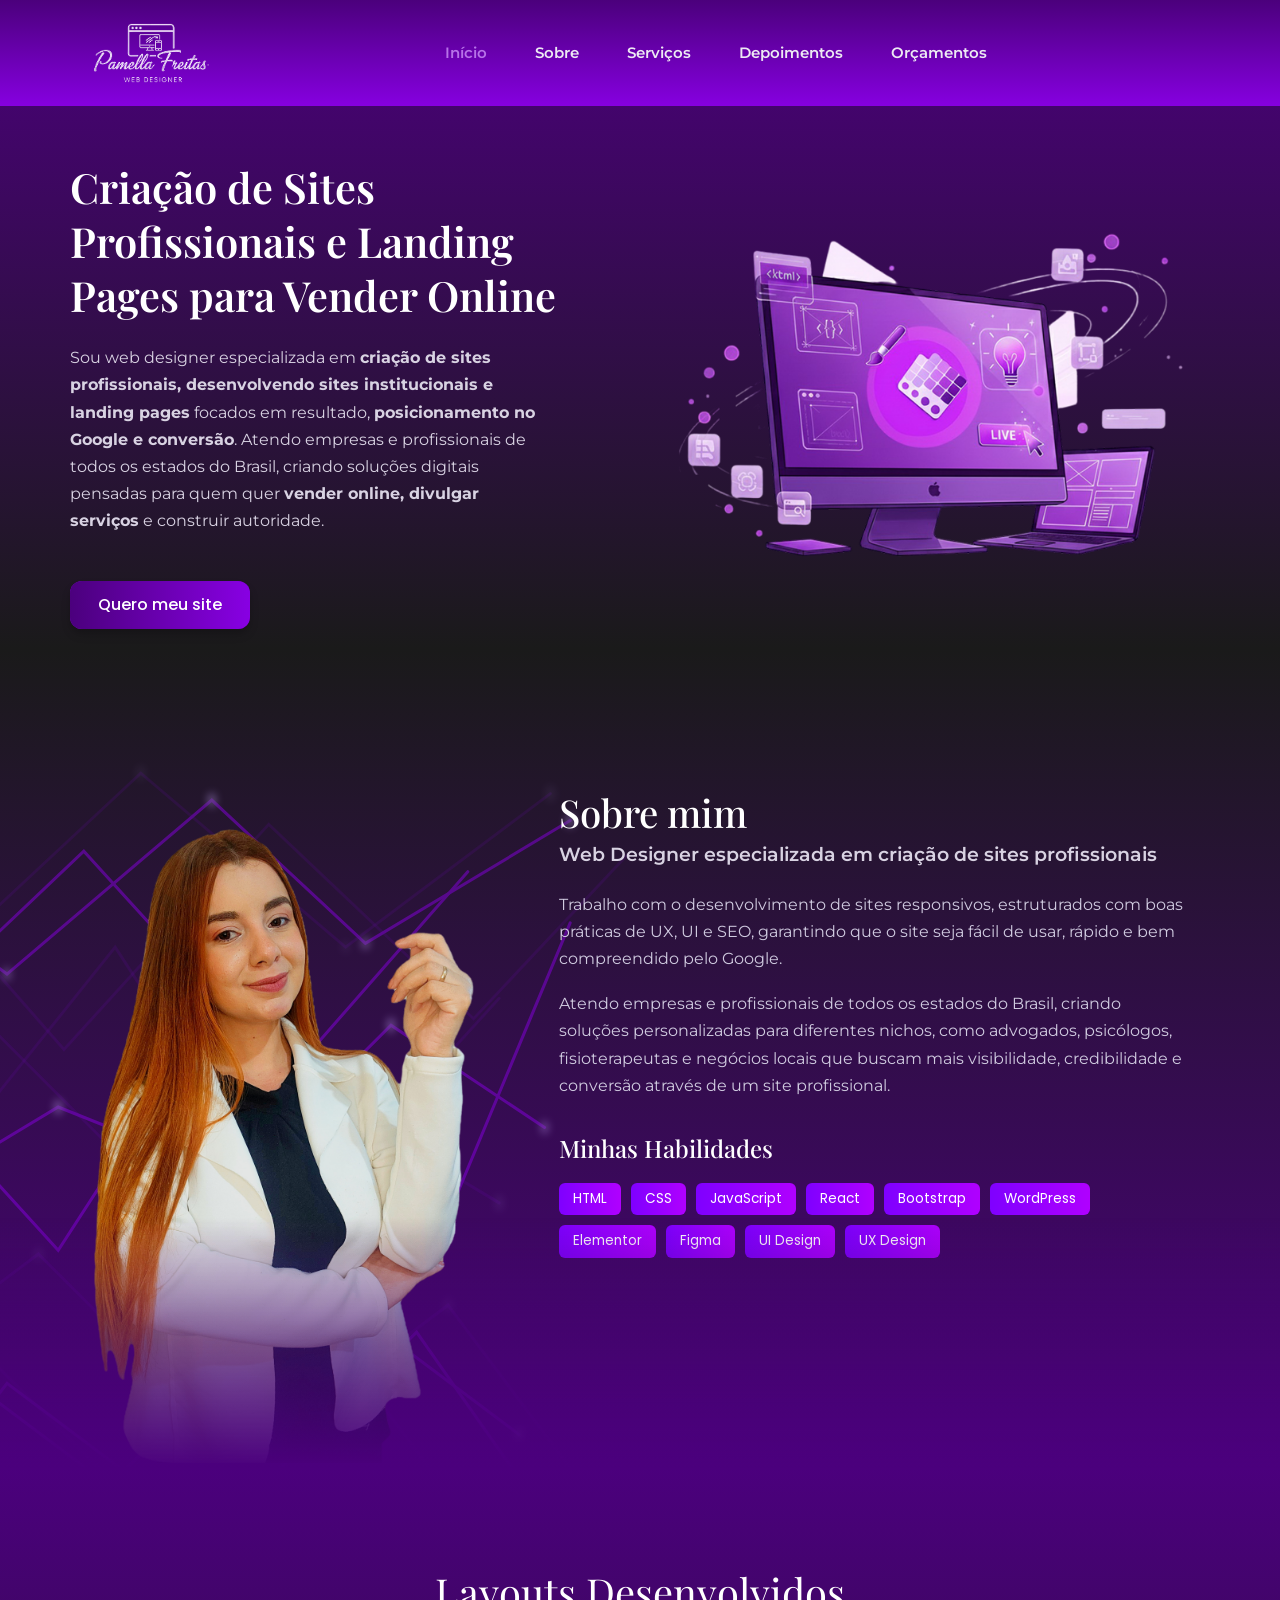
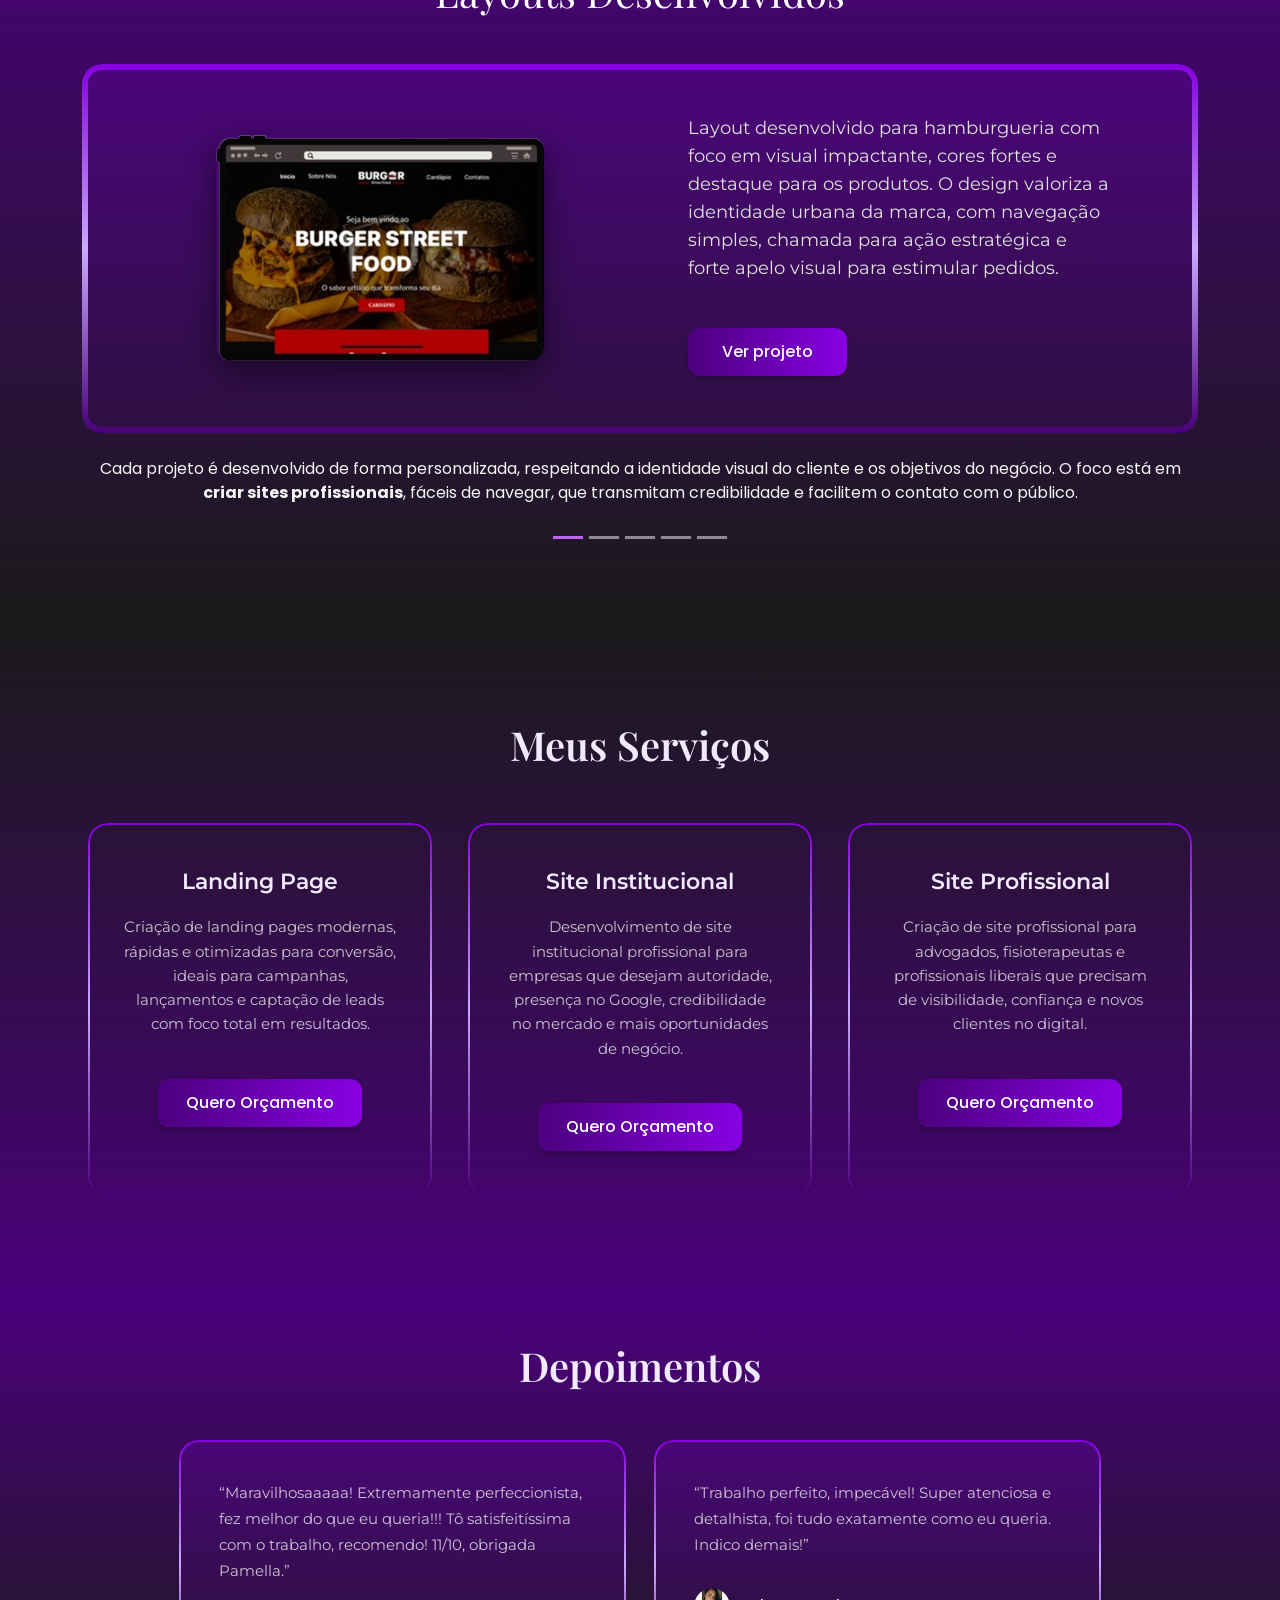
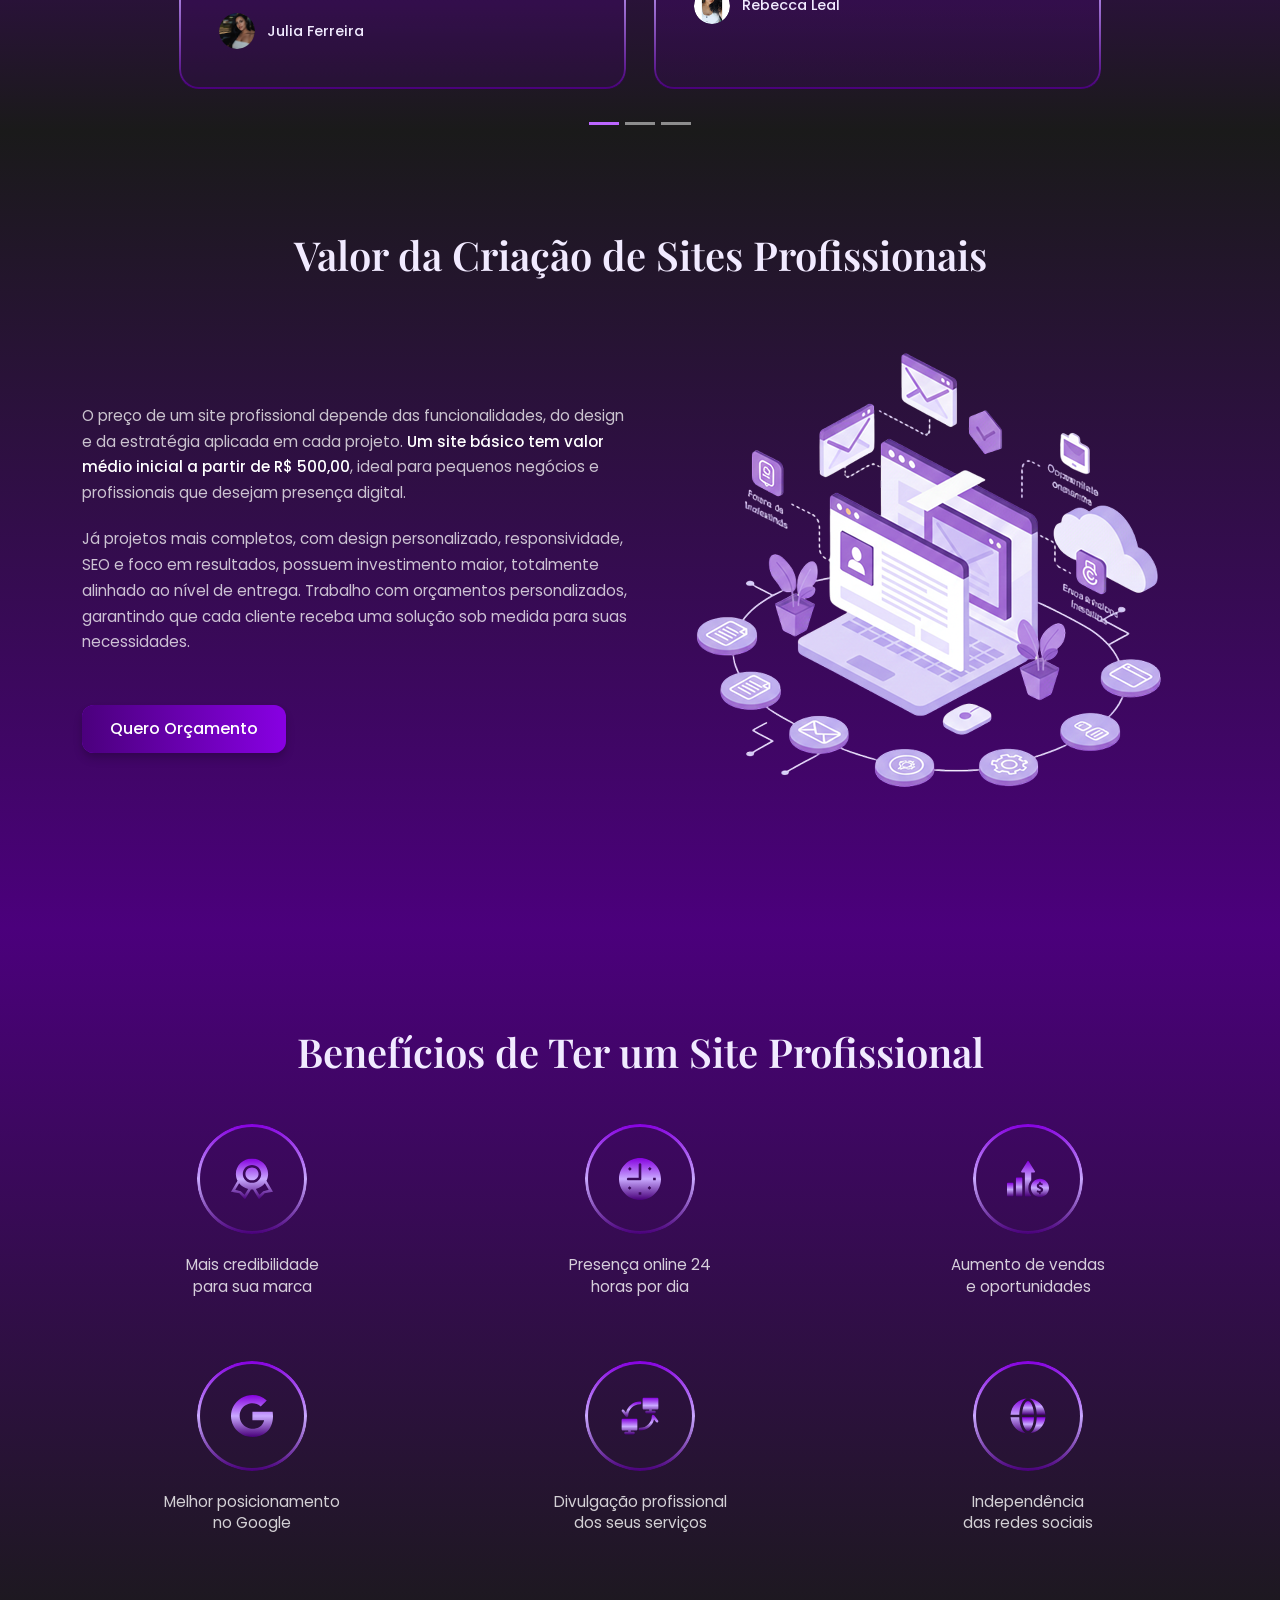
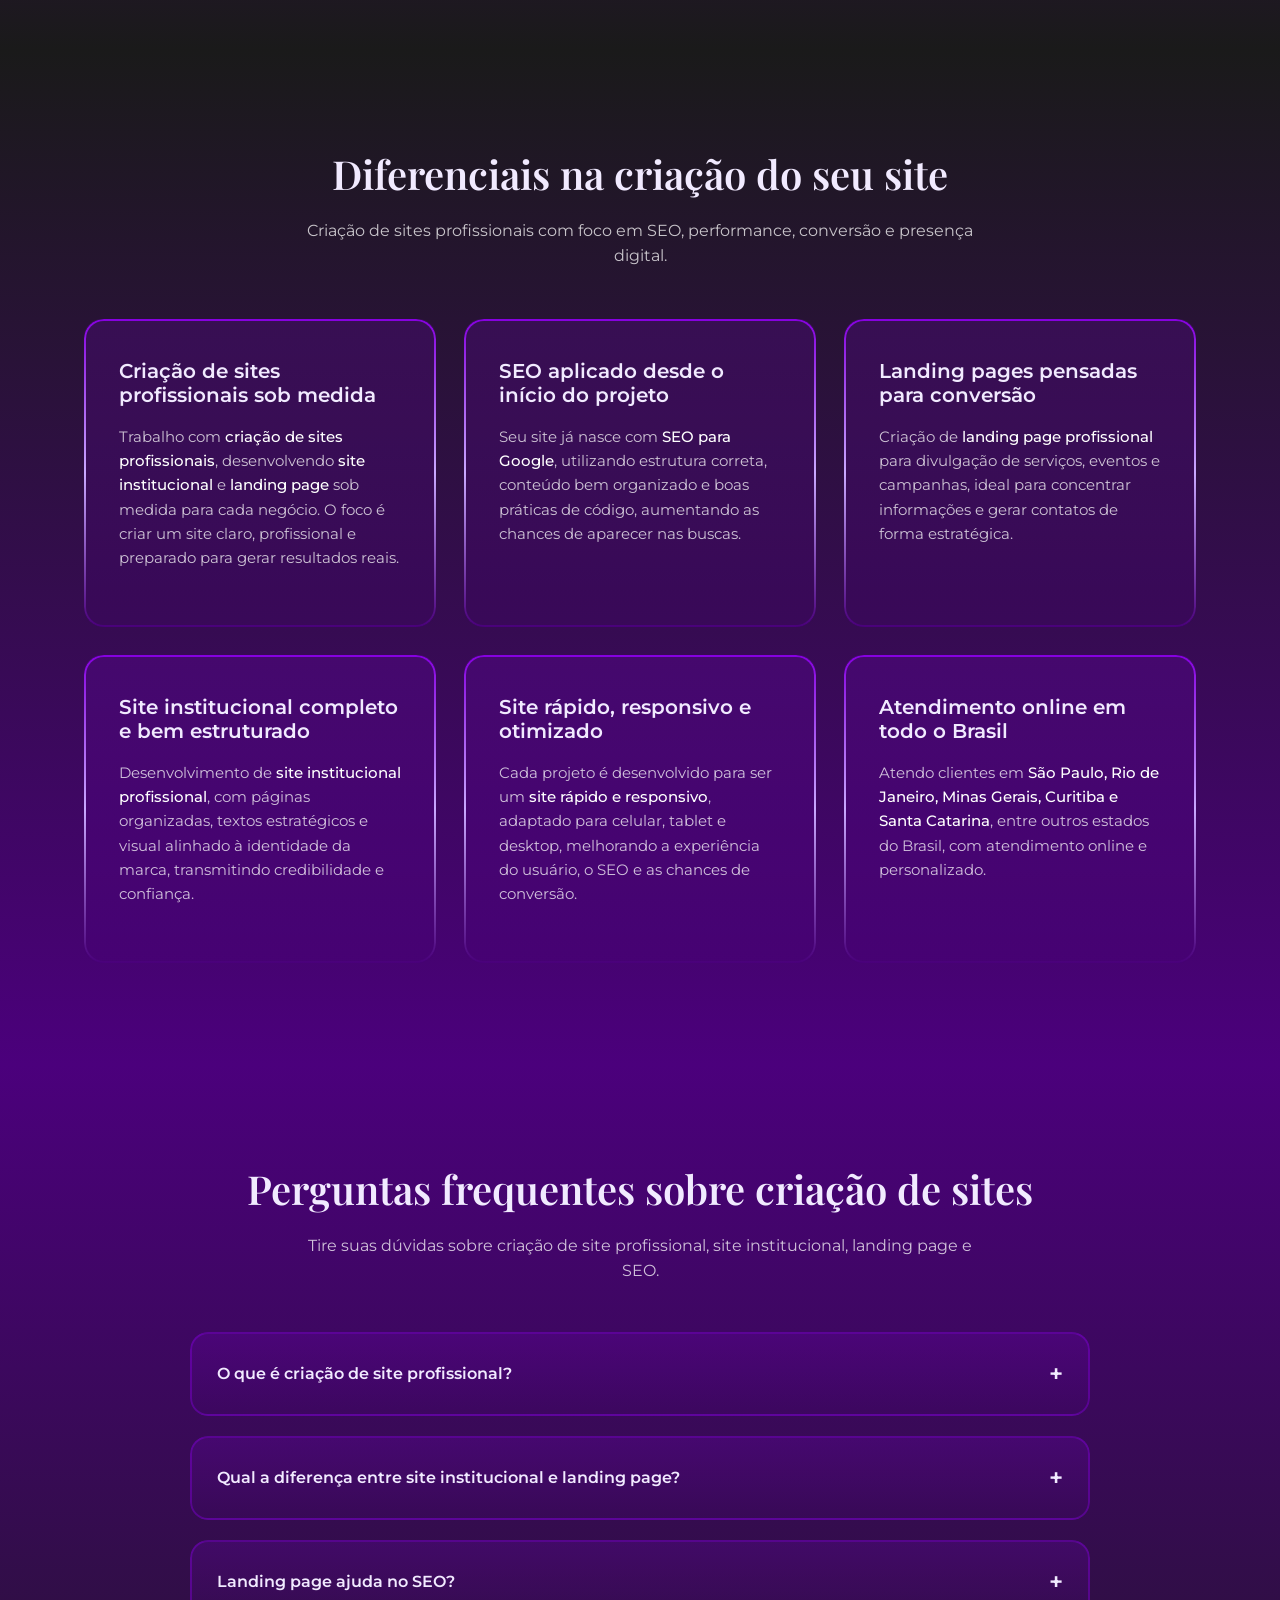
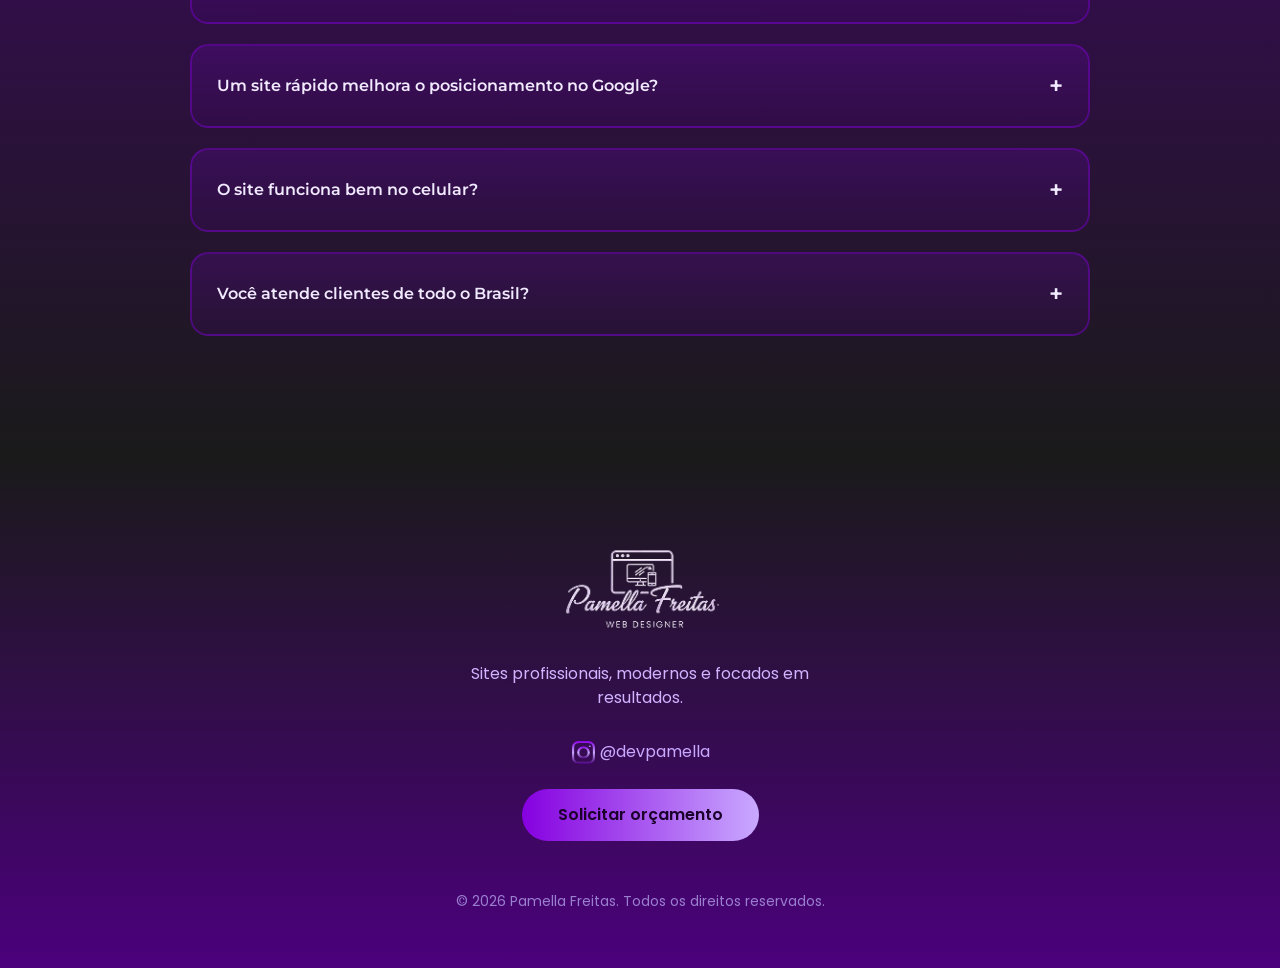
==== commit 468b93d8: "Ajustes finais de SEO e meta tags" ====
--- a/index.html
+++ b/index.html
@@ -1,36 +1,40 @@
+<!DOCTYPE html>
+<html lang="pt-BR">
 <head>
   <meta charset="UTF-8">
-
-  <title>Pamella Freitas | Web Designer & Criação de Sites Profissionais</title>
-
-<meta property="og:type" content="website">
-<meta property="og:url" content="https://www.pamellafreitas.com.br">
-<meta property="og:title" content="Sites Profissionais e Landing Pages para Vender Online">
-<meta property="og:description" content="Sites profissionais, site institucional e landing page com foco em SEO, velocidade e conversão. Atendimento online em todo o Brasil.">
-<meta property="og:image" content="https://www.pamellafreitas.com.br/img/og-image.jpg">
-
-
-  <meta property="og:image" content="https://pamellafreitas.com.br/img/preview.png">
-
-  <link rel="icon" href="img/logo-pamella-web.png" type="image/png">
-
-  <!-- Bootstrap -->
+  <meta name="viewport" content="width=device-width, initial-scale=1">
+
+  <title>Criação de Sites Profissionais e Landing Pages para Vender Online</title>
+
+  <meta name="description" content="Criação de sites profissionais, site institucional e landing pages com foco em SEO, velocidade e conversão. Atendimento online em todo o Brasil.">
+
+  <meta name="robots" content="index, follow">
+
+  <!-- Open Graph -->
+  <meta property="og:type" content="website">
+  <meta property="og:locale" content="pt_BR">
+  <meta property="og:url" content="https://www.pamellafreitas.com.br">
+  <meta property="og:title" content="Sites Profissionais e Landing Pages para Vender Online">
+  <meta property="og:description" content="Sites profissionais, site institucional e landing pages focadas em SEO, velocidade e conversão.">
+  <meta property="og:image" content="https://www.pamellafreitas.com.br/img/og-image.webp">
+
+  <!-- Favicon -->
+  <link rel="icon" href="/img/logo-pamella-web.png" type="image/png">
+
+  <!-- CSS -->
   <link href="https://cdn.jsdelivr.net/npm/bootstrap@5.3.2/dist/css/bootstrap.min.css" rel="stylesheet">
-
-  <!-- CSS -->
   <link rel="stylesheet" href="css/styles.css">
 
   <!-- AOS -->
-  <link href="https://unpkg.com/aos@2.3.4/dist/aos.css" rel="stylesheet">
+  <link rel="stylesheet" href="https://unpkg.com/aos@2.3.4/dist/aos.css">
 
   <!-- Fonts -->
   <link rel="preconnect" href="https://fonts.googleapis.com">
   <link rel="preconnect" href="https://fonts.gstatic.com" crossorigin>
   <link href="https://fonts.googleapis.com/css2?family=Montserrat&family=Playfair+Display&family=Poppins&display=swap" rel="stylesheet">
 </head>
-
-
 <body>
+
 
   <!-- MENU -->
 <nav class="navbar navbar-expand-lg navbar-custom fixed-top">
@@ -1126,7 +1130,7 @@
 
     <!-- Título da Section -->
     <div class="row mb-5">
-      <div class="col-12 text-center">
+      <div class="col-12 text-center" data-aos="fade-right">
         <h2 class="section-title">Diferenciais na criação do seu site</h2>
         <p class="section-subtitle">
           Criação de sites profissionais com foco em SEO, performance,
@@ -1139,7 +1143,7 @@
     <div class="row g-4">
 
       <div class="col-lg-4 col-md-6">
-        <div class="diferencial-card">
+        <div class="diferencial-card"  data-aos="fade-right">
           <h3>Criação de sites profissionais sob medida</h3>
           <p>
             Trabalho com <strong>criação de sites profissionais</strong>,
@@ -1151,7 +1155,7 @@
       </div>
 
       <div class="col-lg-4 col-md-6">
-        <div class="diferencial-card">
+        <div class="diferencial-card"  data-aos="fade-right">
           <h3>SEO aplicado desde o início do projeto</h3>
           <p>
             Seu site já nasce com <strong>SEO para Google</strong>,
@@ -1162,7 +1166,7 @@
       </div>
 
       <div class="col-lg-4 col-md-6">
-        <div class="diferencial-card">
+        <div class="diferencial-card"  data-aos="fade-right">
           <h3>Landing pages pensadas para conversão</h3>
           <p>
             Criação de <strong>landing page profissional</strong> para divulgação
@@ -1173,7 +1177,7 @@
       </div>
 
       <div class="col-lg-4 col-md-6">
-        <div class="diferencial-card">
+        <div class="diferencial-card"  data-aos="fade-right">
           <h3>Site institucional completo e bem estruturado</h3>
           <p>
             Desenvolvimento de <strong>site institucional profissional</strong>,
@@ -1184,7 +1188,7 @@
       </div>
 
       <div class="col-lg-4 col-md-6">
-        <div class="diferencial-card">
+        <div class="diferencial-card"  data-aos="fade-right">
           <h3>Site rápido, responsivo e otimizado</h3>
           <p>
             Cada projeto é desenvolvido para ser um <strong>site rápido e responsivo</strong>,
@@ -1195,7 +1199,7 @@
       </div>
 
       <div class="col-lg-4 col-md-6">
-        <div class="diferencial-card">
+        <div class="diferencial-card"  data-aos="fade-right">
           <h3>Atendimento online em todo o Brasil</h3>
           <p>
             Atendo clientes em <strong>São Paulo, Rio de Janeiro,
--- a/css/styles.css
+++ b/css/styles.css
@@ -1075,6 +1075,16 @@
     max-width: 50%;
   }
 
+    .custom-card {
+    max-width: 100%;
+  }
+
+    .container {
+    max-width: 100% !important;
+    padding-left: 20px;
+    padding-right: 20px;
+  }
+
 }
 
 @media (max-width: 576px) {
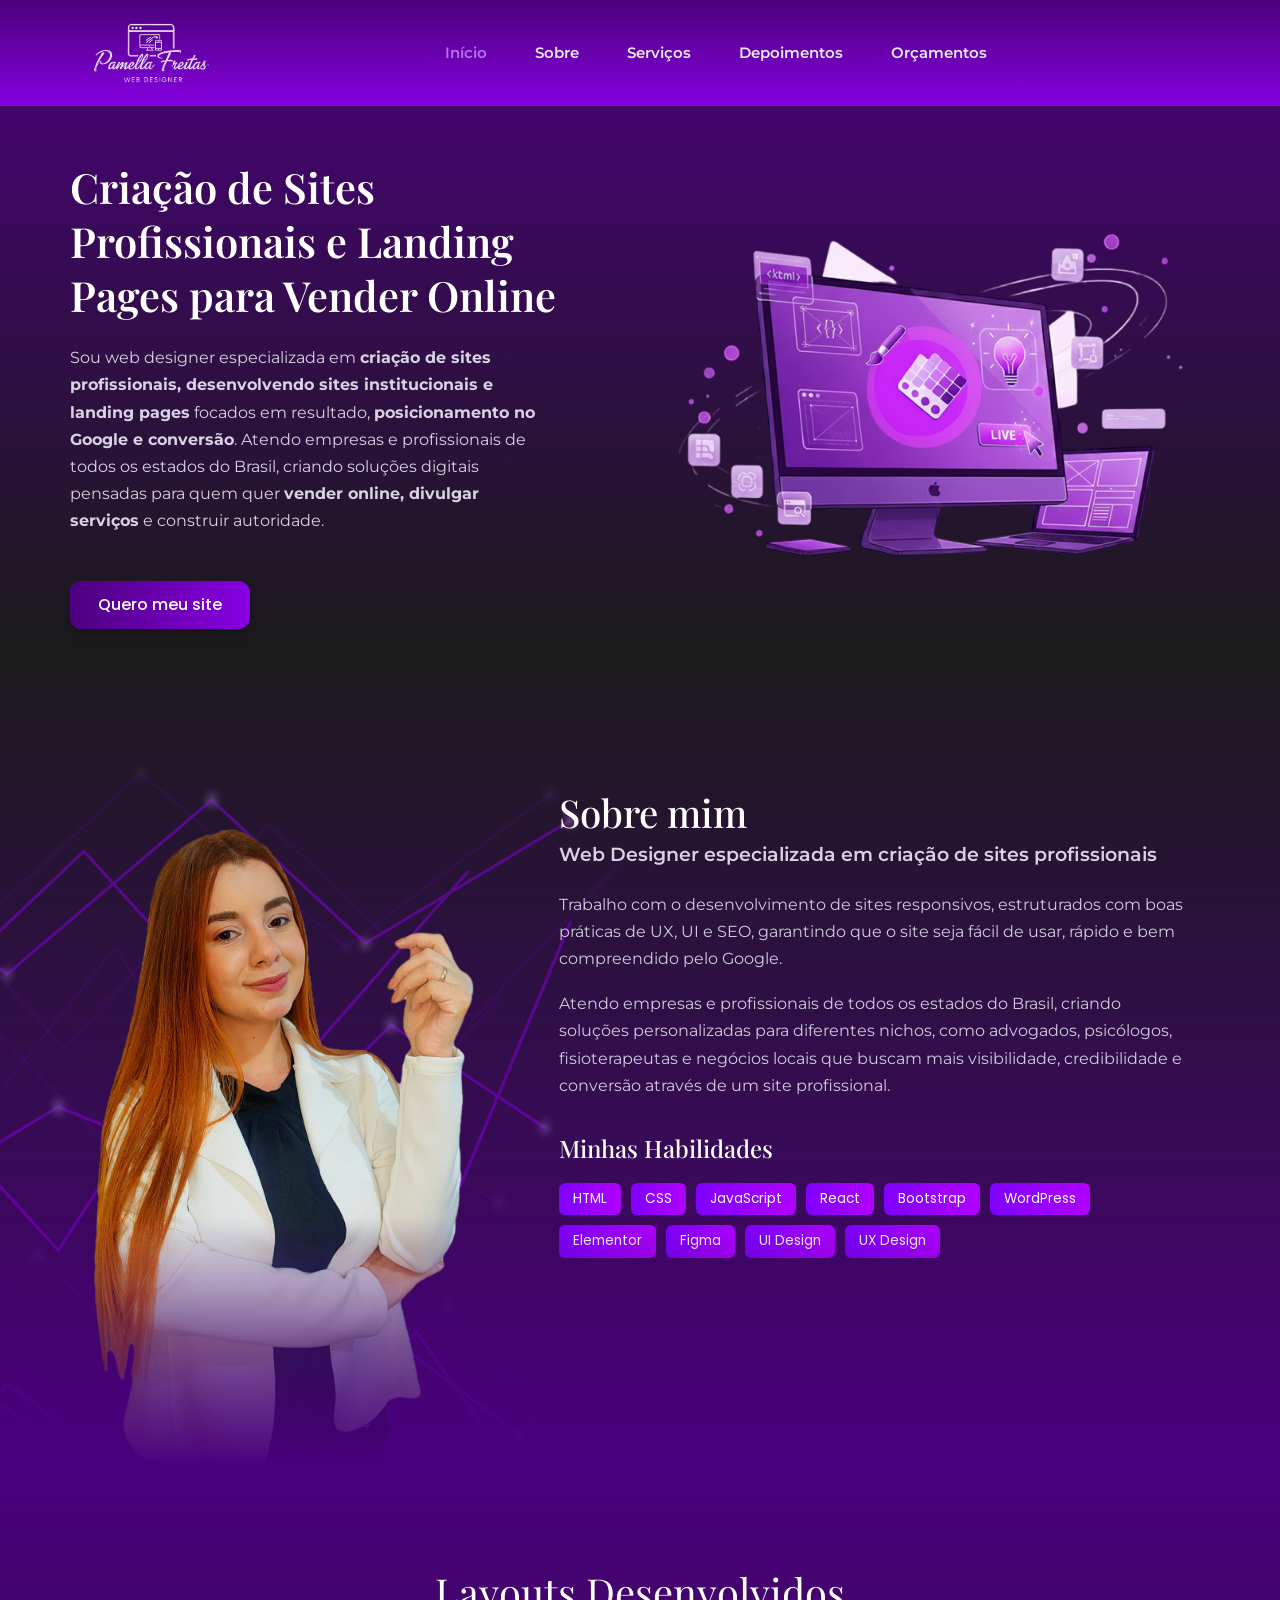
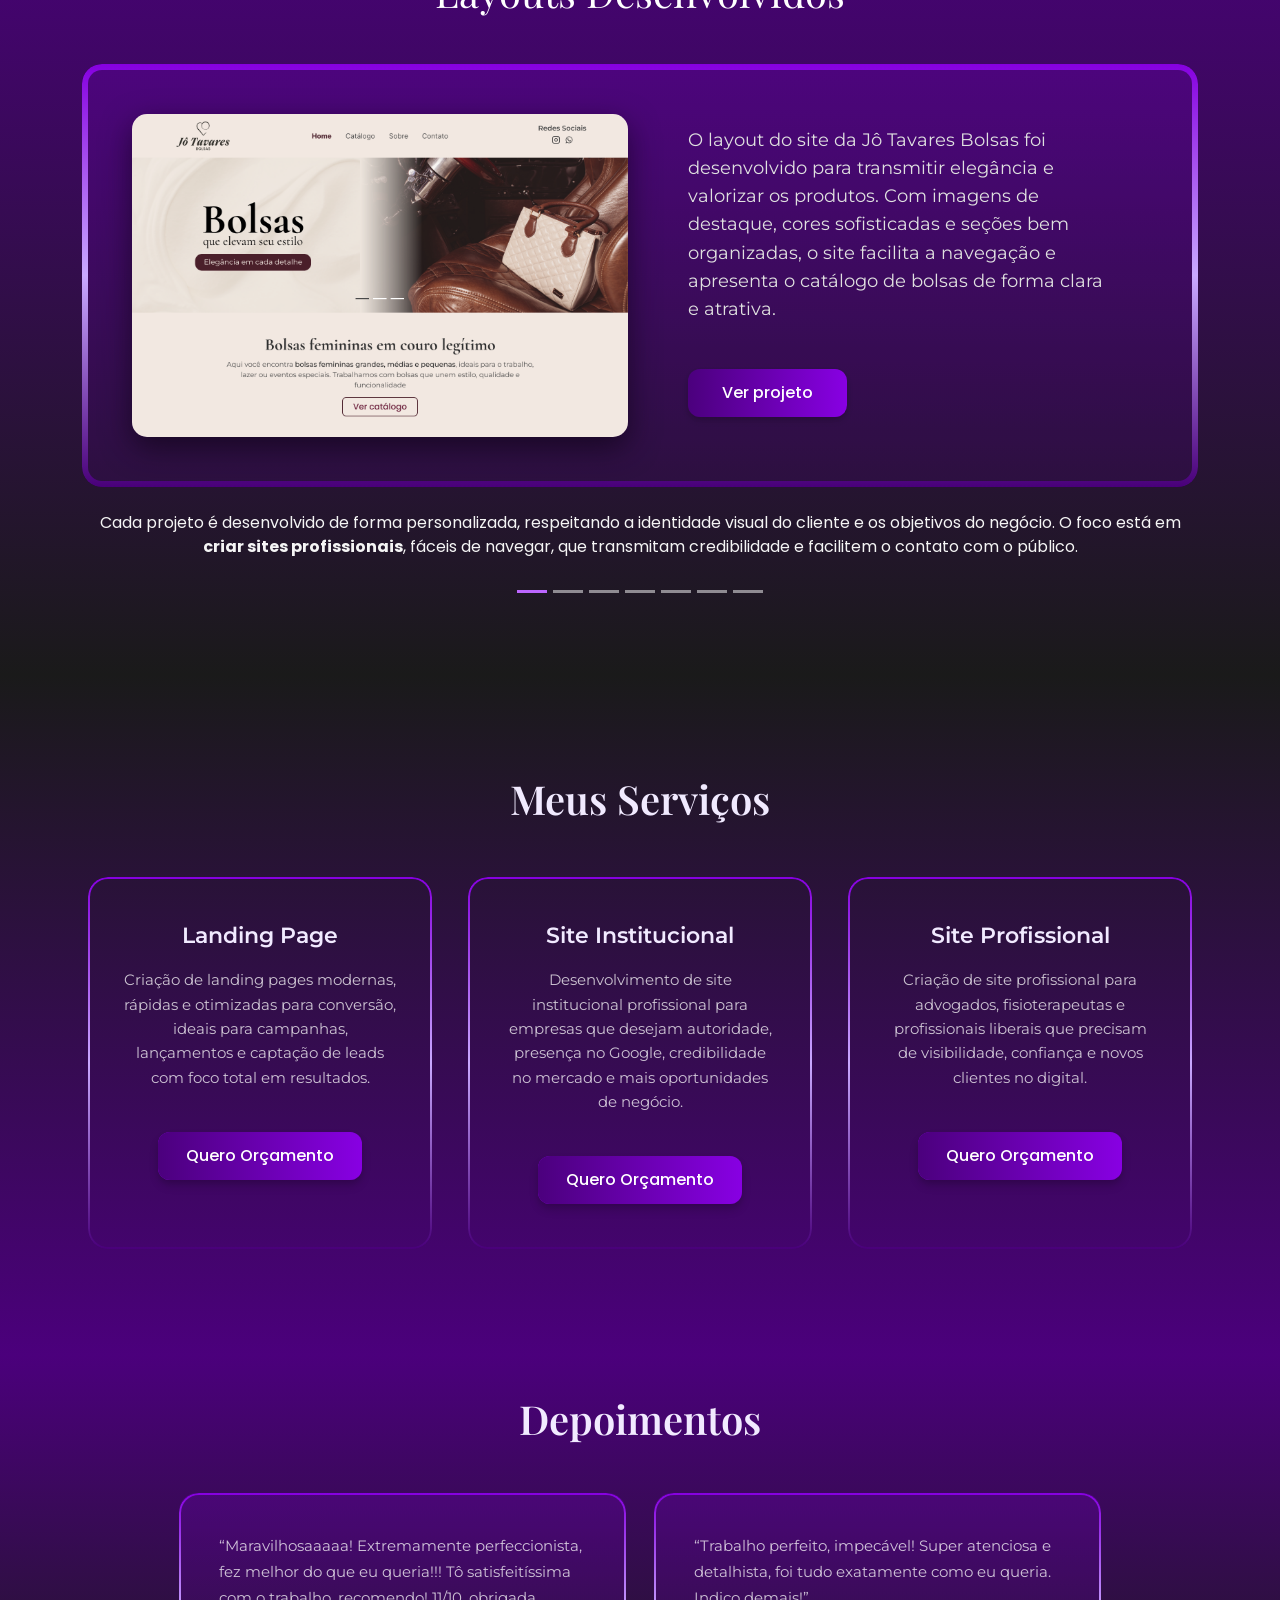
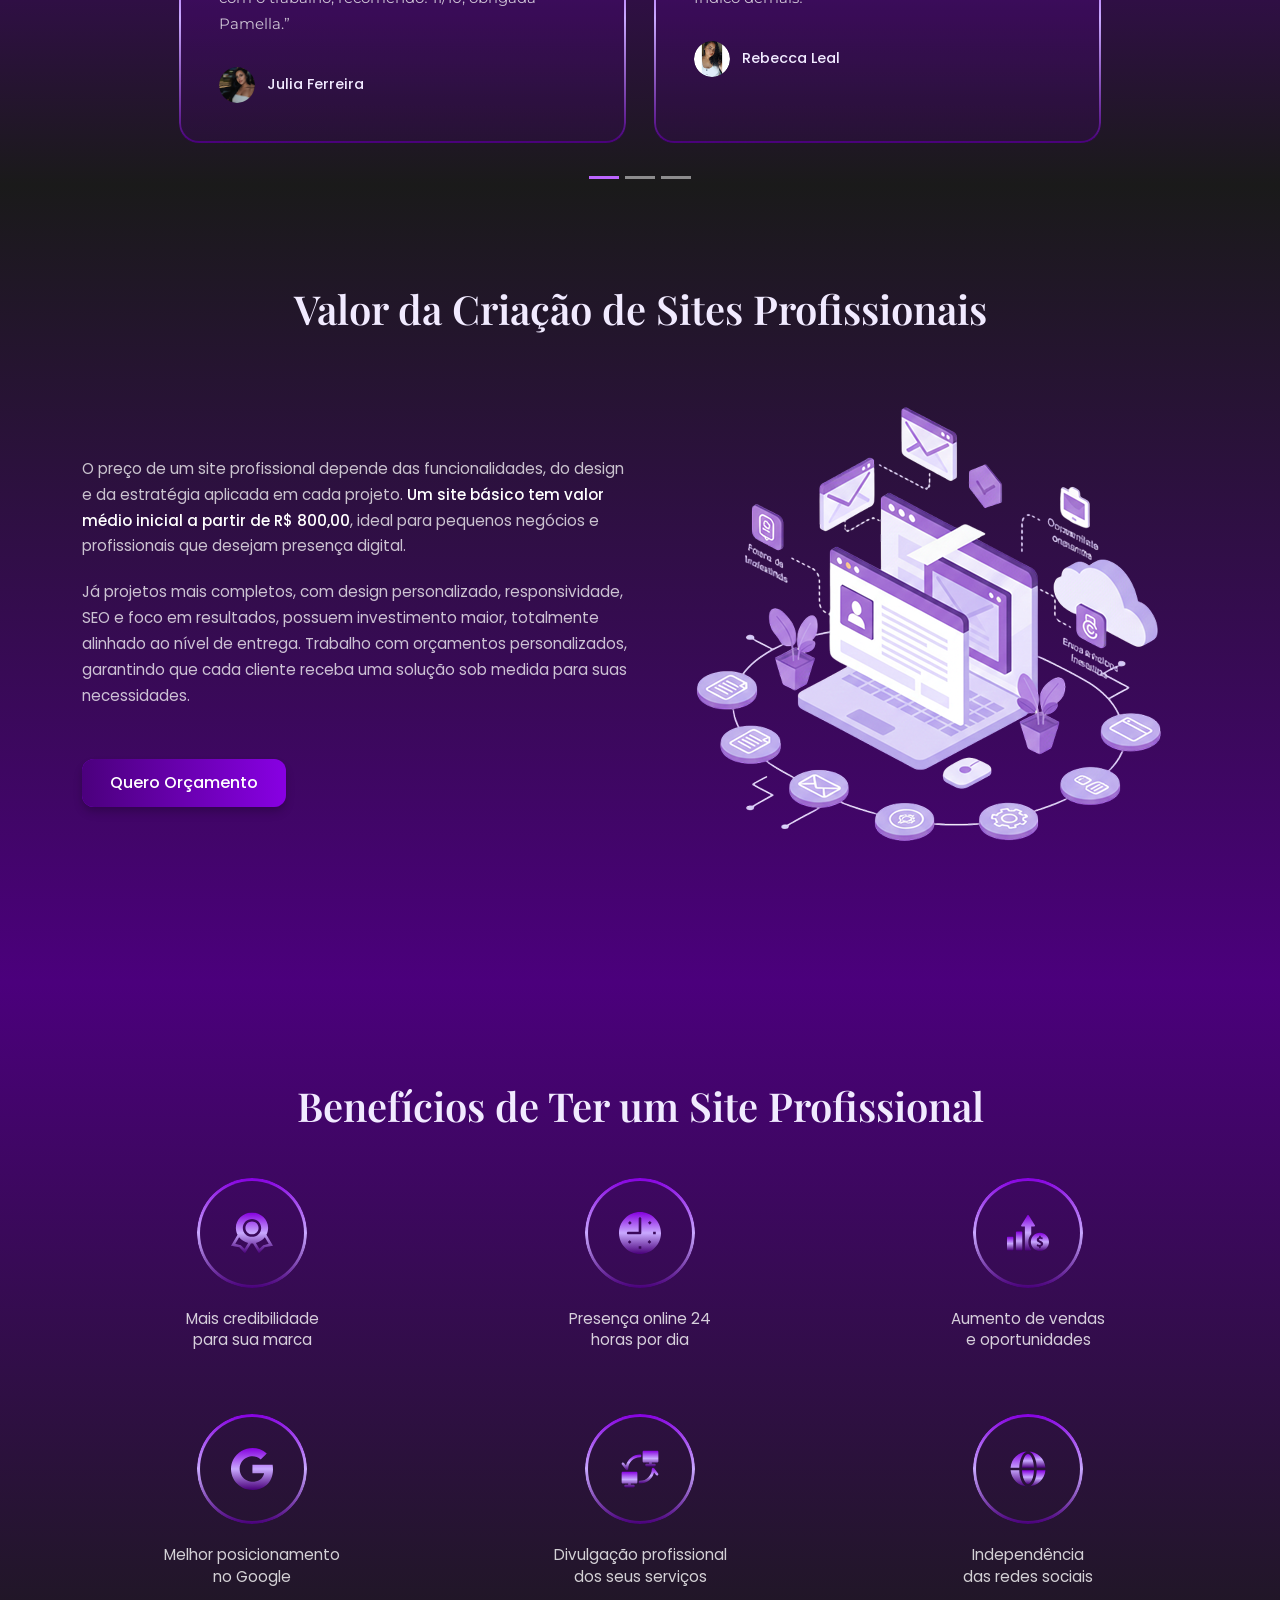
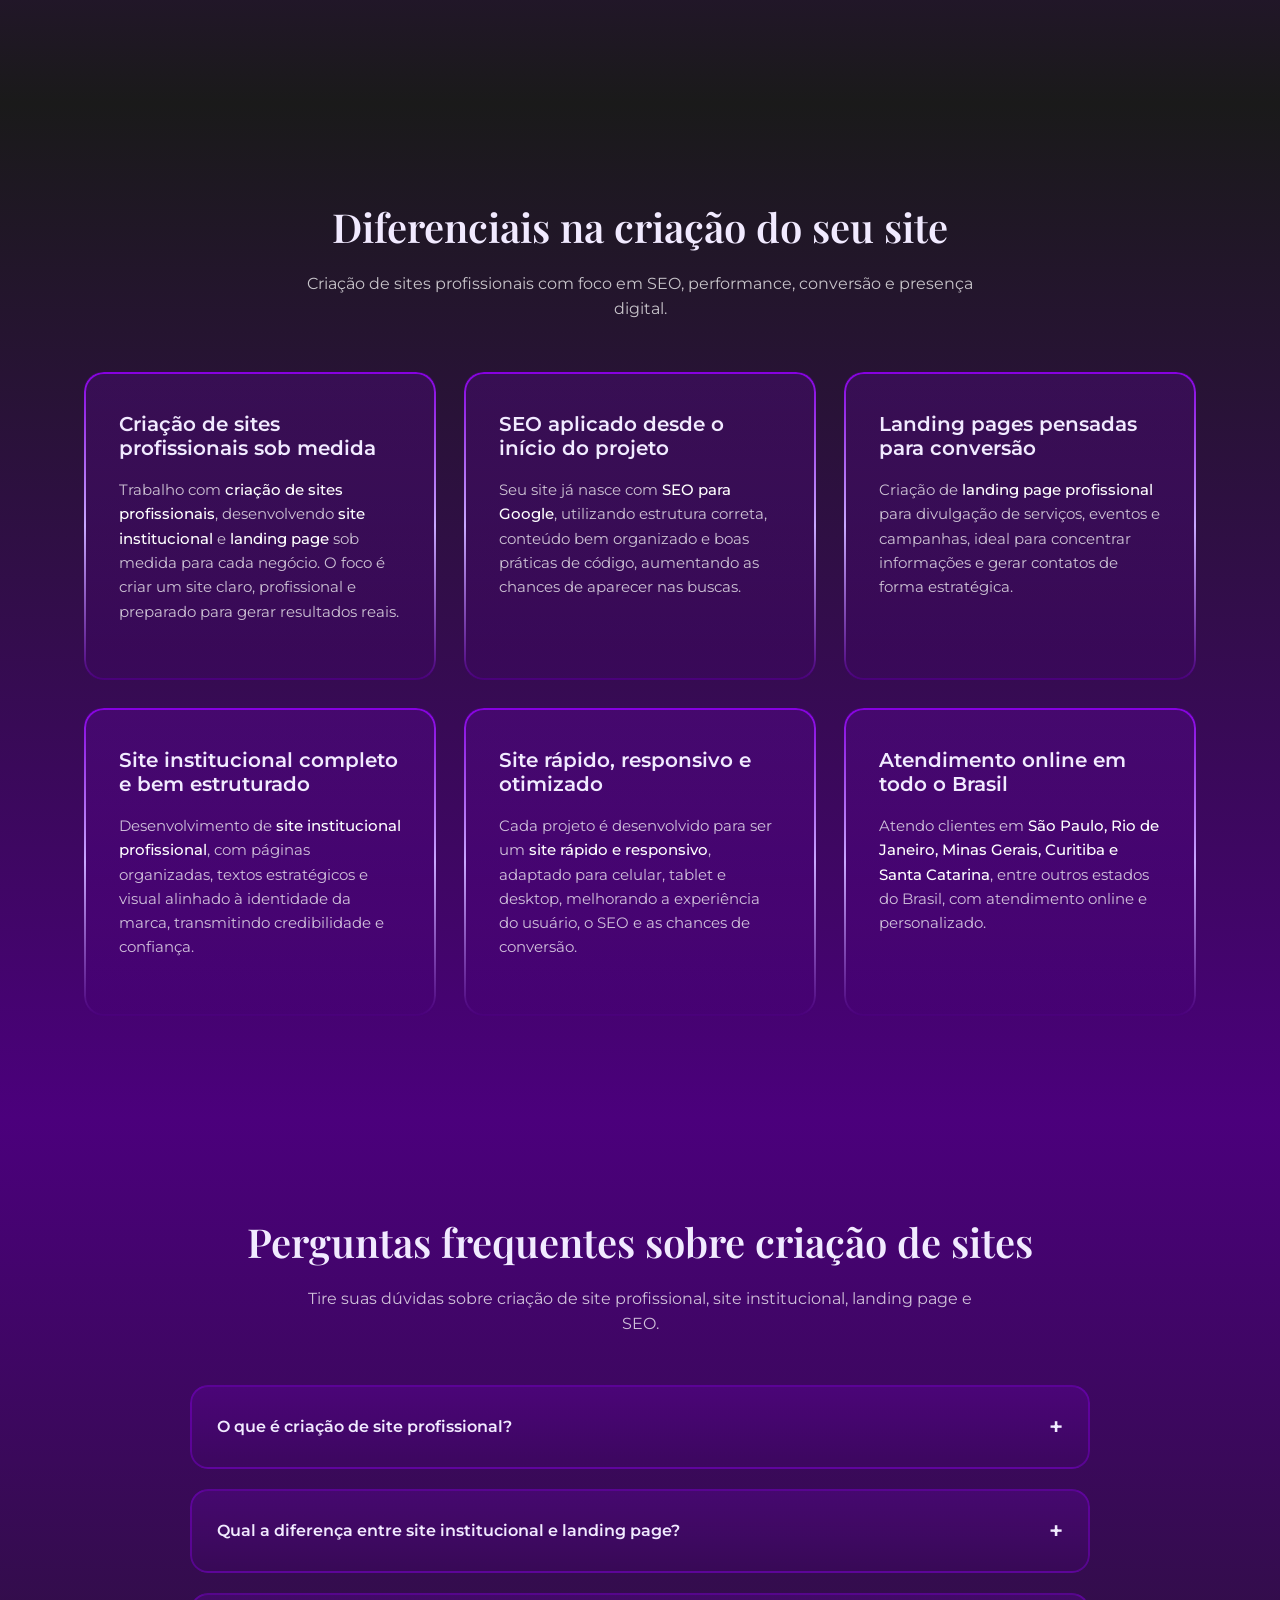
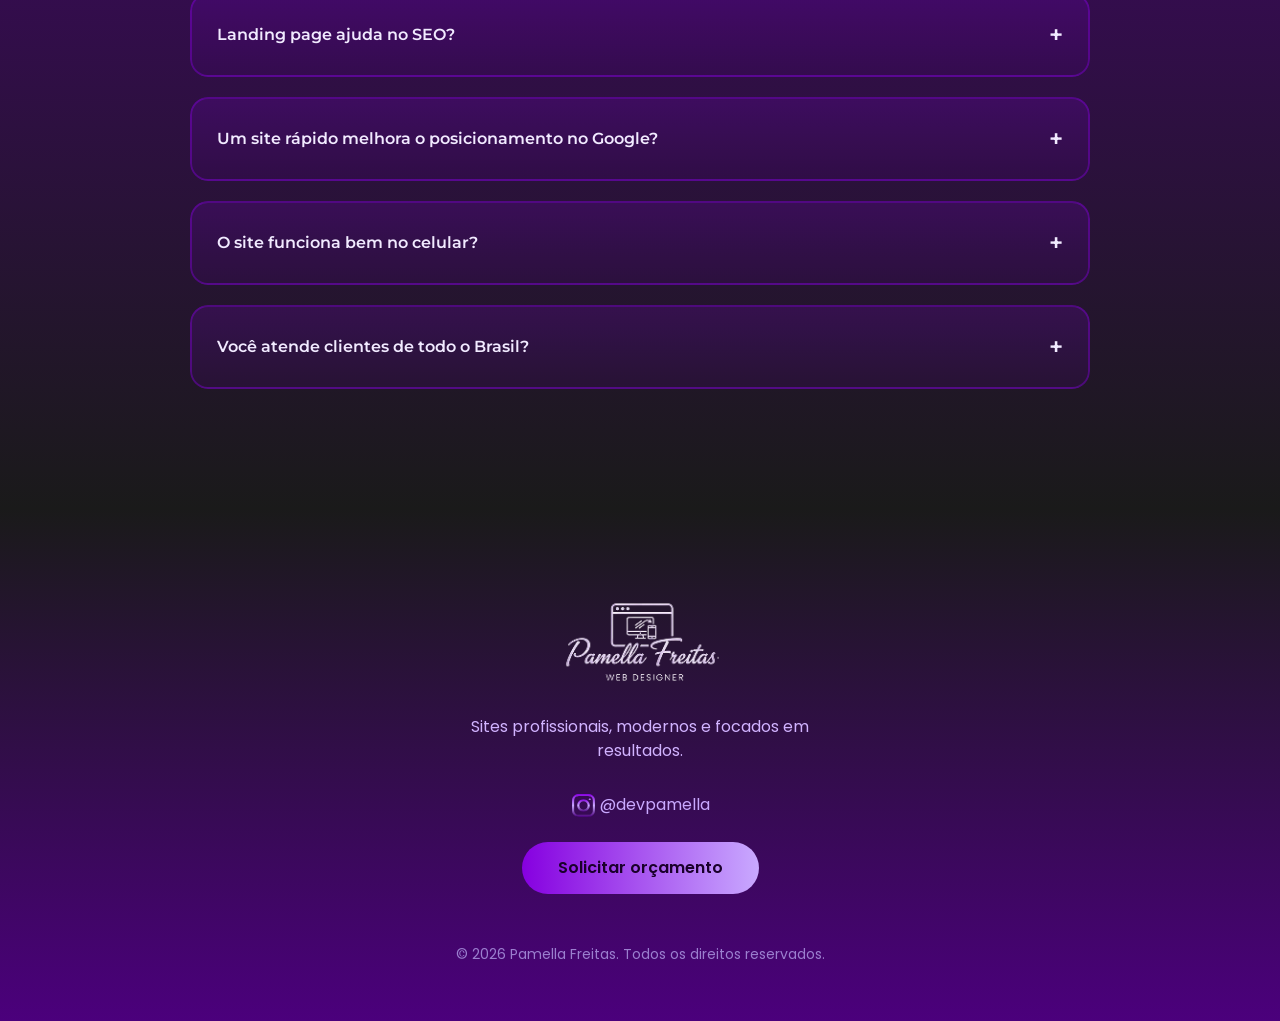
==== commit 281b1978: "Atualizacao de imagens e textos" ====
--- a/index.html
+++ b/index.html
@@ -570,6 +570,8 @@
               <button type="button" data-bs-target="#layoutCarousel" data-bs-slide-to="2"></button>
               <button type="button" data-bs-target="#layoutCarousel" data-bs-slide-to="3"></button> 
               <button type="button" data-bs-target="#layoutCarousel" data-bs-slide-to="4"></button>
+              <button type="button" data-bs-target="#layoutCarousel" data-bs-slide-to="5"></button>
+              <button type="button" data-bs-target="#layoutCarousel" data-bs-slide-to="6"></button>
           </div>
 
             <div class="carousel-inner">
@@ -578,7 +580,103 @@
                     <div class="custom-card">
                         <div class="row align-items-center">
                             <div class="col-lg-6 mb-4 mb-lg-0 text-center">
-                                <img src="img/projeto1.png" alt="Mockup Burger" class="img-fluid mockup-img">
+                                <img src="img/projeto-1.png" alt="Mockup Gomes RJ" class="img-fluid mockup-img">
+                            </div>
+                            <div class="col-lg-6 text-white px-md-5">
+                                <p class="project-description">
+                                    O layout do site da Jô Tavares Bolsas foi desenvolvido para transmitir elegância e valorizar os produtos. Com imagens de destaque, cores sofisticadas e seções bem organizadas, o site facilita a navegação e apresenta o catálogo de bolsas de forma clara e atrativa.
+                                </p>
+                                <div class="btn-wrapper">
+                                  <a href="#"
+                                    class="btn-projeto"
+                                    data-bs-toggle="modal"
+                                    data-bs-target="#modalProjeto"
+                                    data-image="/img/Projeto-11.png">
+                                    <span>Ver projeto</span>
+                                  </a>
+                                </div>
+                            </div>
+                        </div>
+                    </div>
+                </div>
+
+                <div class="carousel-item">
+                    <div class="custom-card">
+                        <div class="row align-items-center">
+                            <div class="col-lg-6 mb-4 mb-lg-0 text-center">
+                                <img src="img/projeto-2.png" alt="Mockup Nutricionista" class="img-fluid mockup-img">
+                            </div>
+                            <div class="col-lg-6 text-white px-md-5">
+                                <p class="project-description">
+                                    Projeto criado para profissional Nutricionista, com foco em leveza, bem-estar e profissionalismo. O layout utiliza cores suaves, elementos orgânicos e espaços bem distribuídos para transmitir confiança e acolhimento. A hierarquia visual facilita a leitura e conduz o usuário às principais informações, reforçando a autoridade da profissional e incentivando o contato.
+                                </p>
+                                <div class="btn-wrapper">
+                                  <a href="#"
+                                    class="btn-projeto"
+                                    data-bs-toggle="modal"
+                                    data-bs-target="#modalProjeto"
+                                    data-image="/img/projeto-22.png">
+                                    <span>Ver projeto</span>
+                                  </a>
+                                </div>
+                            </div>
+                        </div>
+                    </div>
+                </div>
+
+                <div class="carousel-item">
+                    <div class="custom-card">
+                        <div class="row align-items-center">
+                            <div class="col-lg-6 mb-4 mb-lg-0 text-center">
+                                <img src="img/projeto-3.png" alt="Mockup Nutricionista" class="img-fluid mockup-img">
+                            </div>
+                            <div class="col-lg-6 text-white px-md-5">
+                                <p class="project-description">
+                                    O layout deste site foi criado para profissional de Educação Física, para transmitir profissionalismo, confiança e motivação. Com visual moderno, cores fortes e seções bem organizadas, a página apresenta o método de treino, os benefícios e o acompanhamento profissional, guiando a visitante de forma clara até a ação de iniciar os treinos.
+                                </p>
+                                <div class="btn-wrapper">
+                                  <a href="#"
+                                    class="btn-projeto"
+                                    data-bs-toggle="modal"
+                                    data-bs-target="#modalProjeto"
+                                    data-image="/img/projeto-33.png">
+                                    <span>Ver projeto</span>
+                                  </a>
+                                </div>
+                            </div>
+                        </div>
+                    </div>
+                </div>
+
+                <div class="carousel-item">
+                    <div class="custom-card">
+                        <div class="row align-items-center">
+                            <div class="col-lg-6 mb-4 mb-lg-0 text-center">
+                                <img src="img/Projeto-4.png" alt="Mockup Nutricionista" class="img-fluid mockup-img">
+                            </div>
+                            <div class="col-lg-6 text-white px-md-5">
+                                <p class="project-description">
+                                    O layout deste site foi desenvolvido para Psicologa, para transmitir acolhimento, profissionalismo e tranquilidade. Com cores suaves, imagens humanizadas e seções bem organizadas, a página apresenta os serviços psicológicos, os benefícios da terapia e as formas de atendimento de maneira clara, facilitando o contato e transmitindo confiança aos pacientes.
+                                </p>
+                                <div class="btn-wrapper">
+                                  <a href="#"
+                                    class="btn-projeto"
+                                    data-bs-toggle="modal"
+                                    data-bs-target="#modalProjeto"
+                                    data-image="/img/Projeto-44.png">
+                                    <span>Ver projeto</span>
+                                  </a>
+                                </div>
+                            </div>
+                        </div>
+                    </div>
+                </div>
+
+                <div class="carousel-item">
+                    <div class="custom-card">
+                        <div class="row align-items-center">
+                            <div class="col-lg-6 mb-4 mb-lg-0 text-center">
+                                <img src="img/projeto-5.png" alt="Mockup Burger" class="img-fluid mockup-img">
                             </div>
                             <div class="col-lg-6 text-white px-md-5">
                                 <p class="project-description">
@@ -589,7 +687,7 @@
                                     class="btn-projeto"
                                     data-bs-toggle="modal"
                                     data-bs-target="#modalProjeto"
-                                    data-image="/img/projeto11.png">
+                                    data-image="/img/projeto-55.png">
                                     <span>Ver projeto</span>
                                   </a>
 
@@ -603,42 +701,18 @@
                     <div class="custom-card">
                         <div class="row align-items-center">
                             <div class="col-lg-6 mb-4 mb-lg-0 text-center">
-                                <img src="img/projeto2.png" alt="Mockup Nutricionista" class="img-fluid mockup-img">
+                                <img src="img/projeto-6.jpg" alt="Mockup MMPlast" class="img-fluid mockup-img">
                             </div>
                             <div class="col-lg-6 text-white px-md-5">
                                 <p class="project-description">
-                                    Projeto criado com foco em leveza, bem-estar e profissionalismo. O layout utiliza cores suaves, elementos orgânicos e espaços bem distribuídos para transmitir confiança e acolhimento. A hierarquia visual facilita a leitura e conduz o usuário às principais informações, reforçando a autoridade da profissional e incentivando o contato.
+                                    Site desenvolvido para empresa do setor de Móveis Plásticos, com foco em clareza, organização e apresentação dos produtos. O design combina cores institucionais, ícones informativos e seções bem definidas, proporcionando uma navegação intuitiva. A estrutura foi pensada para destacar diferenciais, facilitar o contato e fortalecer a presença digital da marca.
                                 </p>
                                 <div class="btn-wrapper">
                                   <a href="#"
                                     class="btn-projeto"
                                     data-bs-toggle="modal"
                                     data-bs-target="#modalProjeto"
-                                    data-image="/img/projeto22.png">
-                                    <span>Ver projeto</span>
-                                  </a>
-                                </div>
-                            </div>
-                        </div>
-                    </div>
-                </div>
-
-                <div class="carousel-item">
-                    <div class="custom-card">
-                        <div class="row align-items-center">
-                            <div class="col-lg-6 mb-4 mb-lg-0 text-center">
-                                <img src="img/projeto3.png" alt="Mockup MMPlast" class="img-fluid mockup-img">
-                            </div>
-                            <div class="col-lg-6 text-white px-md-5">
-                                <p class="project-description">
-                                    Site desenvolvido para empresa do setor de móveis, com foco em clareza, organização e apresentação dos produtos. O design combina cores institucionais, ícones informativos e seções bem definidas, proporcionando uma navegação intuitiva. A estrutura foi pensada para destacar diferenciais, facilitar o contato e fortalecer a presença digital da marca.
-                                </p>
-                                <div class="btn-wrapper">
-                                  <a href="#"
-                                    class="btn-projeto"
-                                    data-bs-toggle="modal"
-                                    data-bs-target="#modalProjeto"
-                                    data-image="/img/projeto33.jpg">
+                                    data-image="/img/projeto-66.jpg">
                                     <span>Ver projeto</span>
                                   </a>
                                 </div>
@@ -651,42 +725,18 @@
                     <div class="custom-card">
                         <div class="row align-items-center">
                             <div class="col-lg-6 mb-4 mb-lg-0 text-center">
-                                <img src="img/projeto4.png" alt="Mockup Gomes RJ" class="img-fluid mockup-img">
+                                <img src="img/projeto-7.png" alt="Mockup Gomes RJ" class="img-fluid mockup-img">
                             </div>
                             <div class="col-lg-6 text-white px-md-5">
                                 <p class="project-description">
-                                    Layout moderno e estratégico, desenvolvido para vendas e conversão. O design utiliza cores fortes, contrastes bem definidos e destaque para ofertas e benefícios do produto. A comunicação visual é direta e objetiva, facilitando a compreensão das informações e guiando o usuário para a tomada de decisão.
+                                    Layout moderno e estratégico, desenvolvido para Loja de Impermeabilização. O design utiliza cores fortes, contrastes bem definidos e destaque para ofertas e benefícios do produto. A comunicação visual é direta e objetiva, facilitando a compreensão das informações e guiando o usuário para a tomada de decisão.
                                 </p>
                                 <div class="btn-wrapper">
                                   <a href="#"
                                     class="btn-projeto"
                                     data-bs-toggle="modal"
                                     data-bs-target="#modalProjeto"
-                                    data-image="/img/projeto44.png">
-                                    <span>Ver projeto</span>
-                                  </a>
-                                </div>
-                            </div>
-                        </div>
-                    </div>
-                </div>
-
-                <div class="carousel-item">
-                    <div class="custom-card">
-                        <div class="row align-items-center">
-                            <div class="col-lg-6 mb-4 mb-lg-0 text-center">
-                                <img src="img/projeto6.png" alt="Mockup Burger" class="img-fluid mockup-img">
-                            </div>
-                            <div class="col-lg-6 text-white px-md-5">
-                                <p class="project-description">
-                                    Layout desenvolvido para profissional da área da beleza, com foco em feminilidade, elegância e conversão. O design utiliza tons suaves, imagens delicadas e organização em cards para destacar os serviços oferecidos. A estrutura foi pensada para facilitar a navegação, valorizar o portfólio e incentivar o agendamento.
-                                </p>
-                                <div class="btn-wrapper">
-                                  <a href="#"
-                                    class="btn-projeto"
-                                    data-bs-toggle="modal"
-                                    data-bs-target="#modalProjeto"
-                                    data-image="/img/projeto66.png">
+                                    data-image="/img/projeto-77.png">
                                     <span>Ver projeto</span>
                                   </a>
                                 </div>
@@ -894,7 +944,7 @@
         <p data-aos="fade-up" data-aos-delay="200">
           O preço de um site profissional depende das funcionalidades, do
           design e da estratégia aplicada em cada projeto.
-          <strong>Um site básico tem valor médio inicial a partir de R$ 500,00</strong>,
+          <strong>Um site básico tem valor médio inicial a partir de R$ 800,00</strong>,
           ideal para pequenos negócios e profissionais que desejam presença digital.
         </p>
 
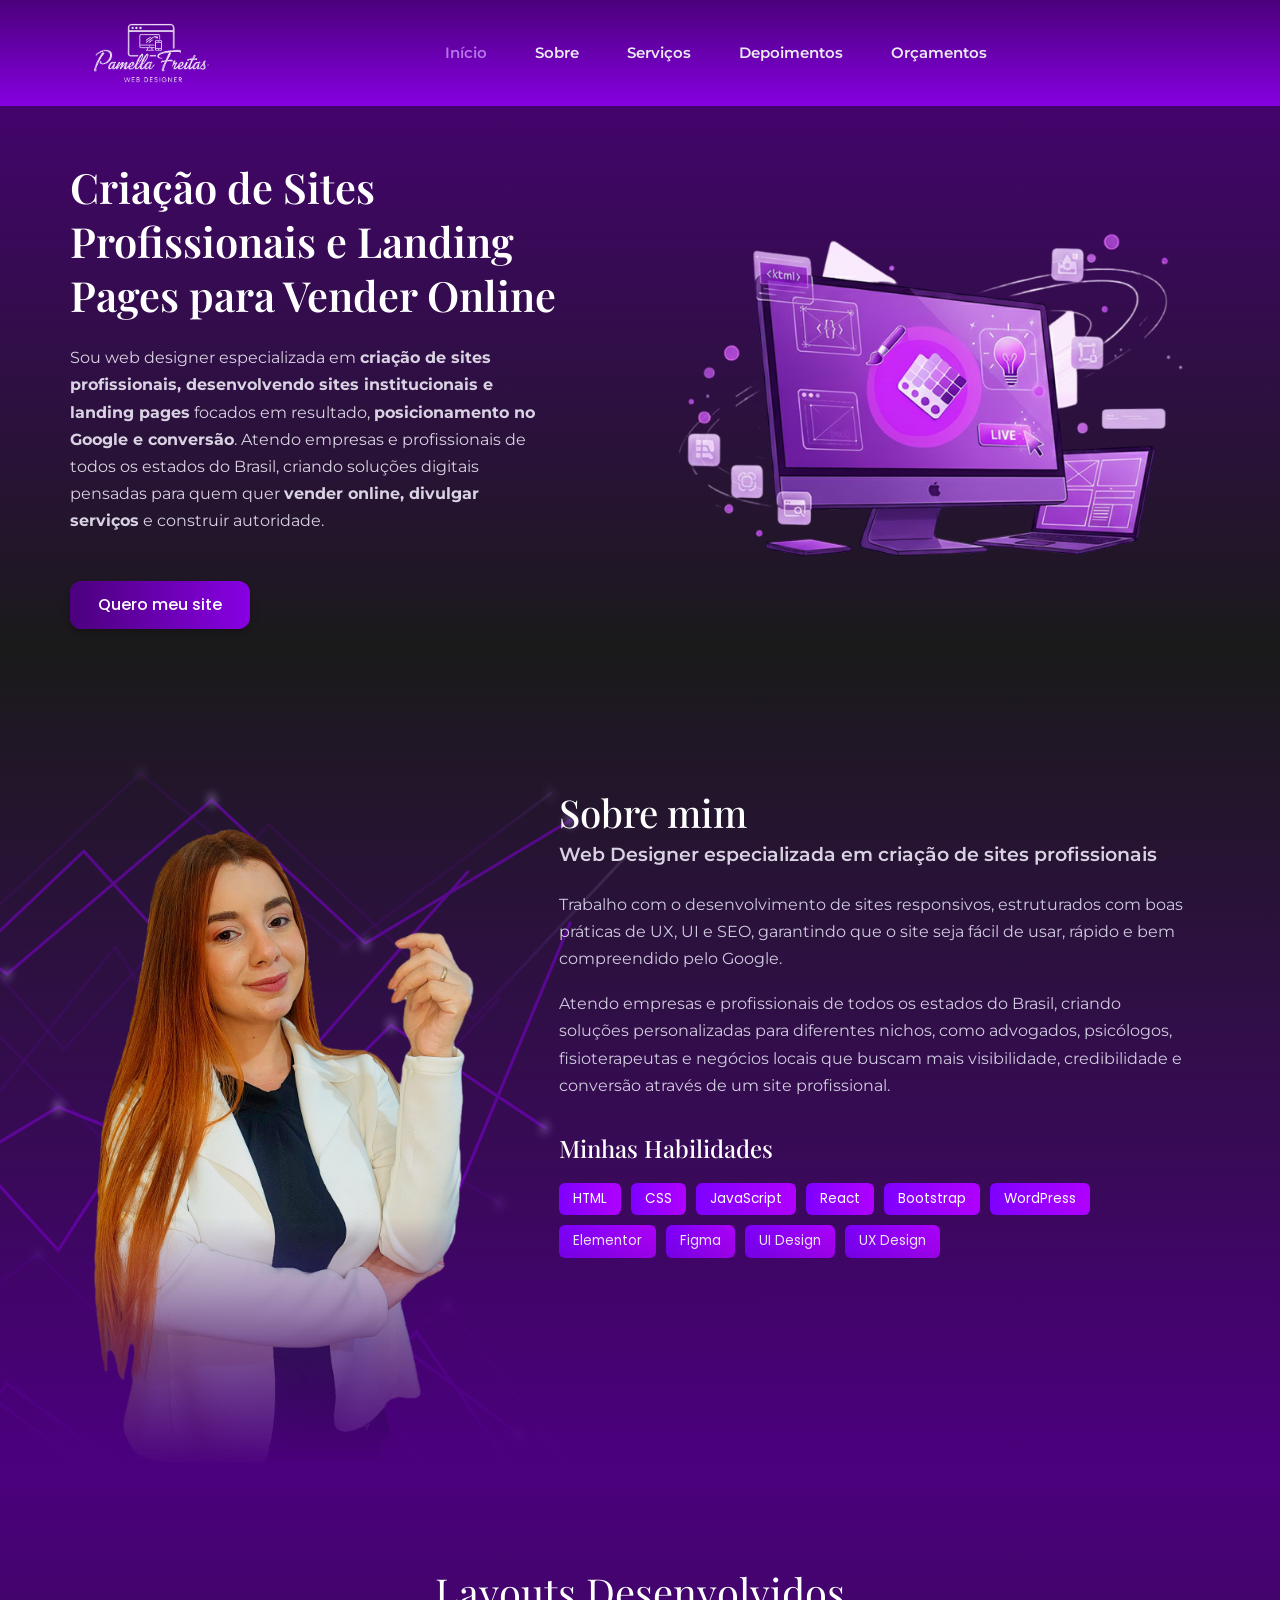
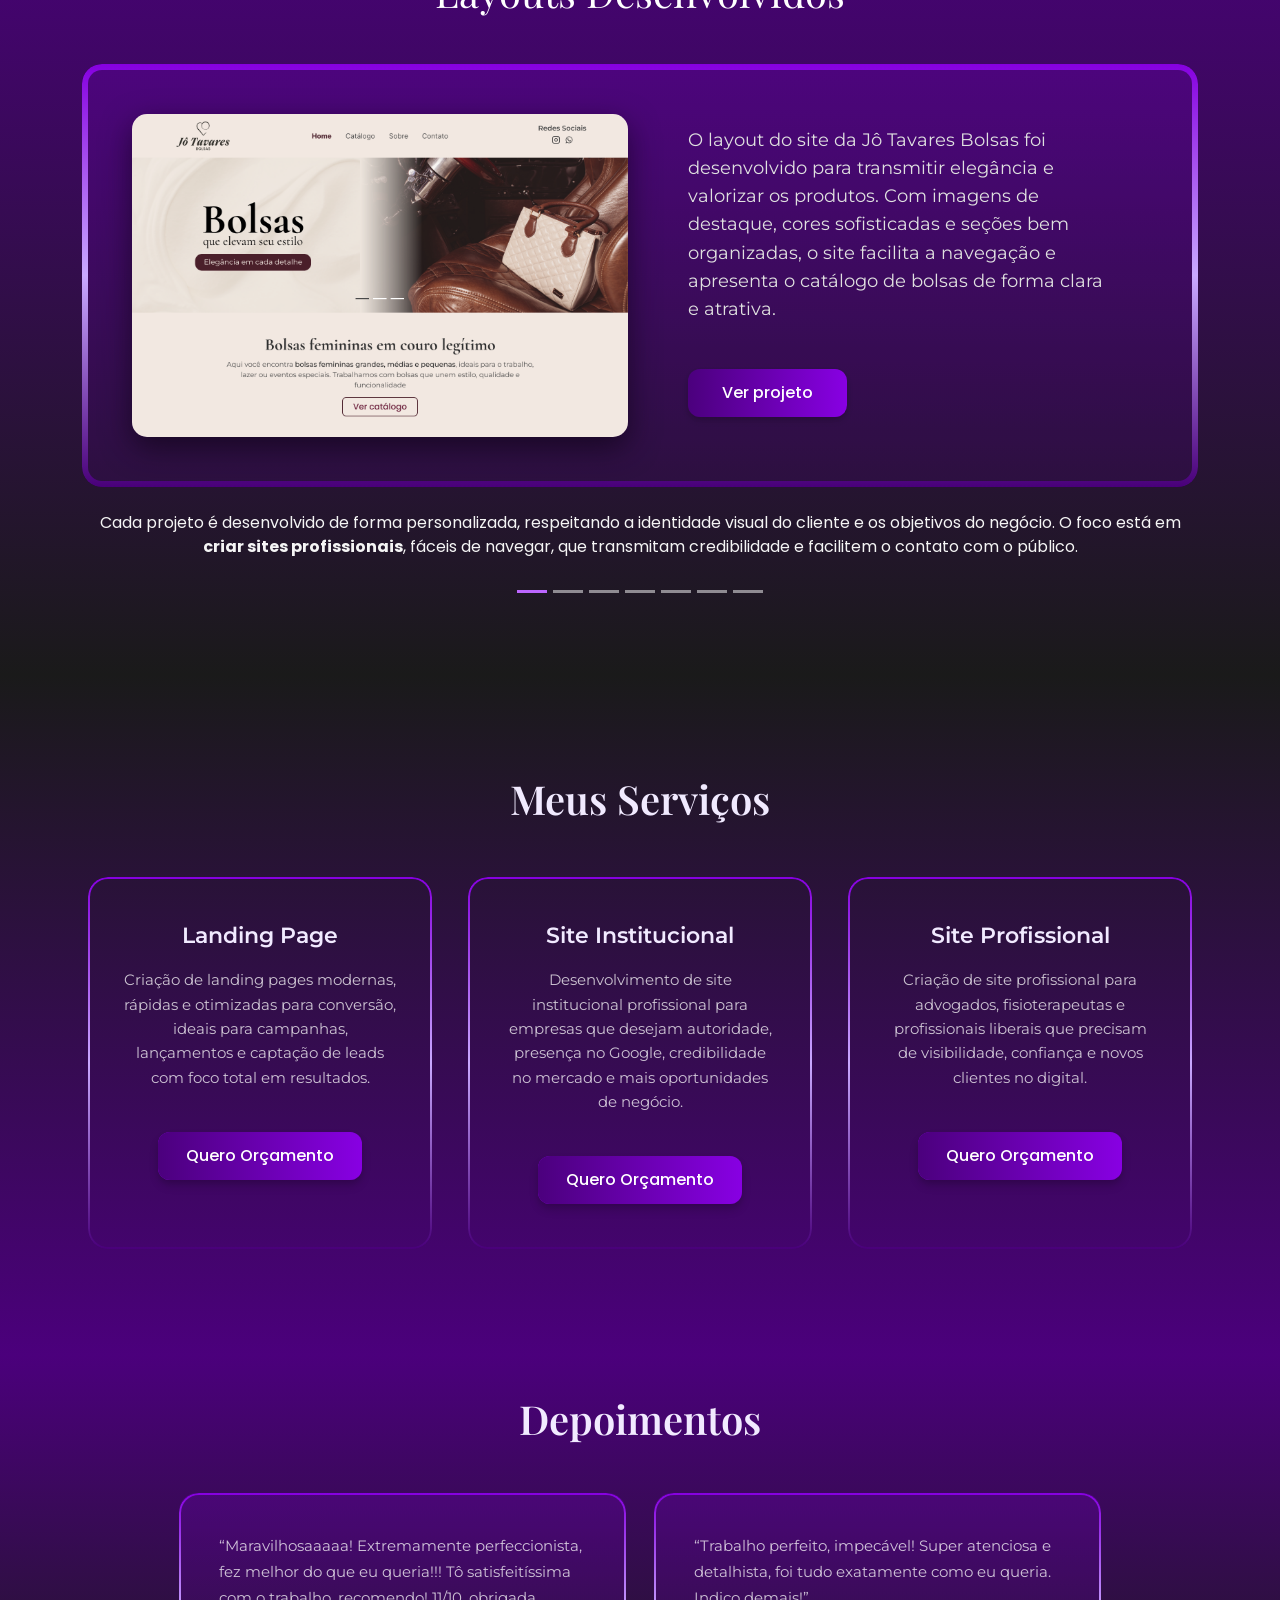
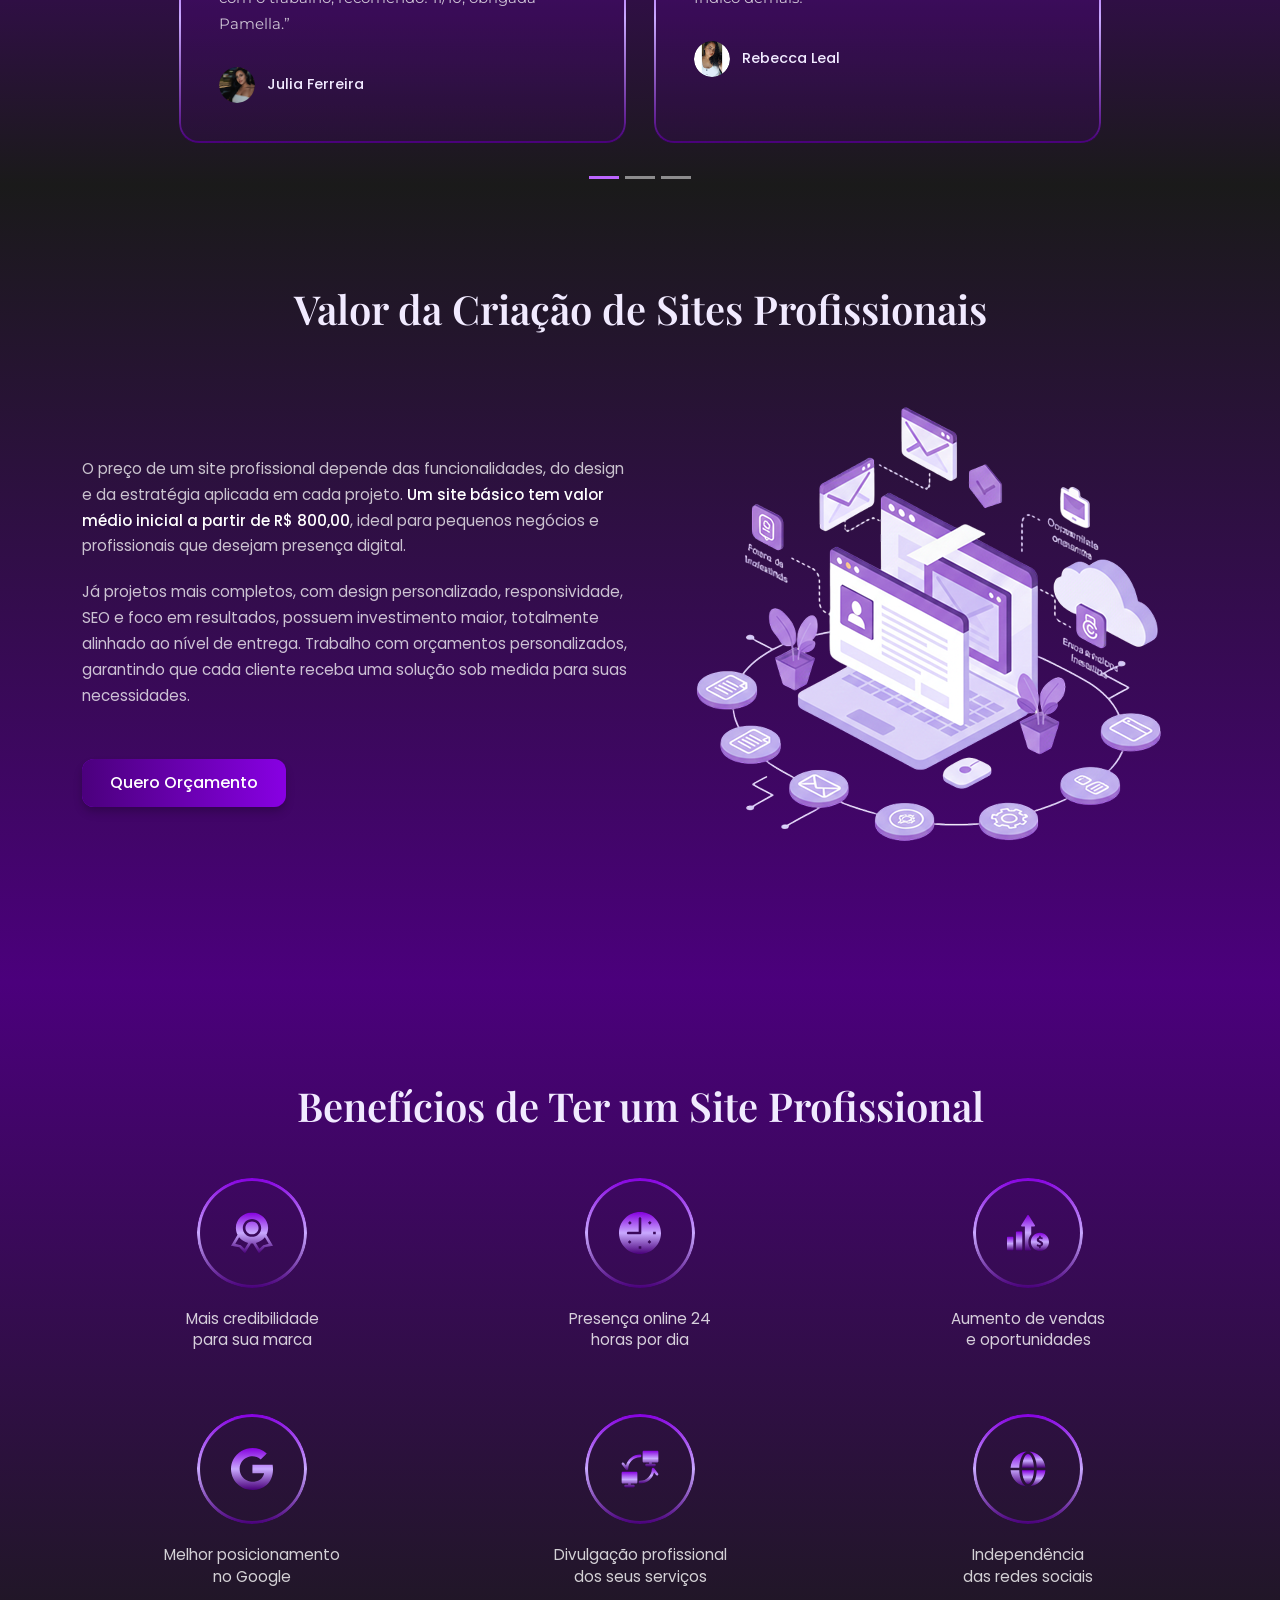
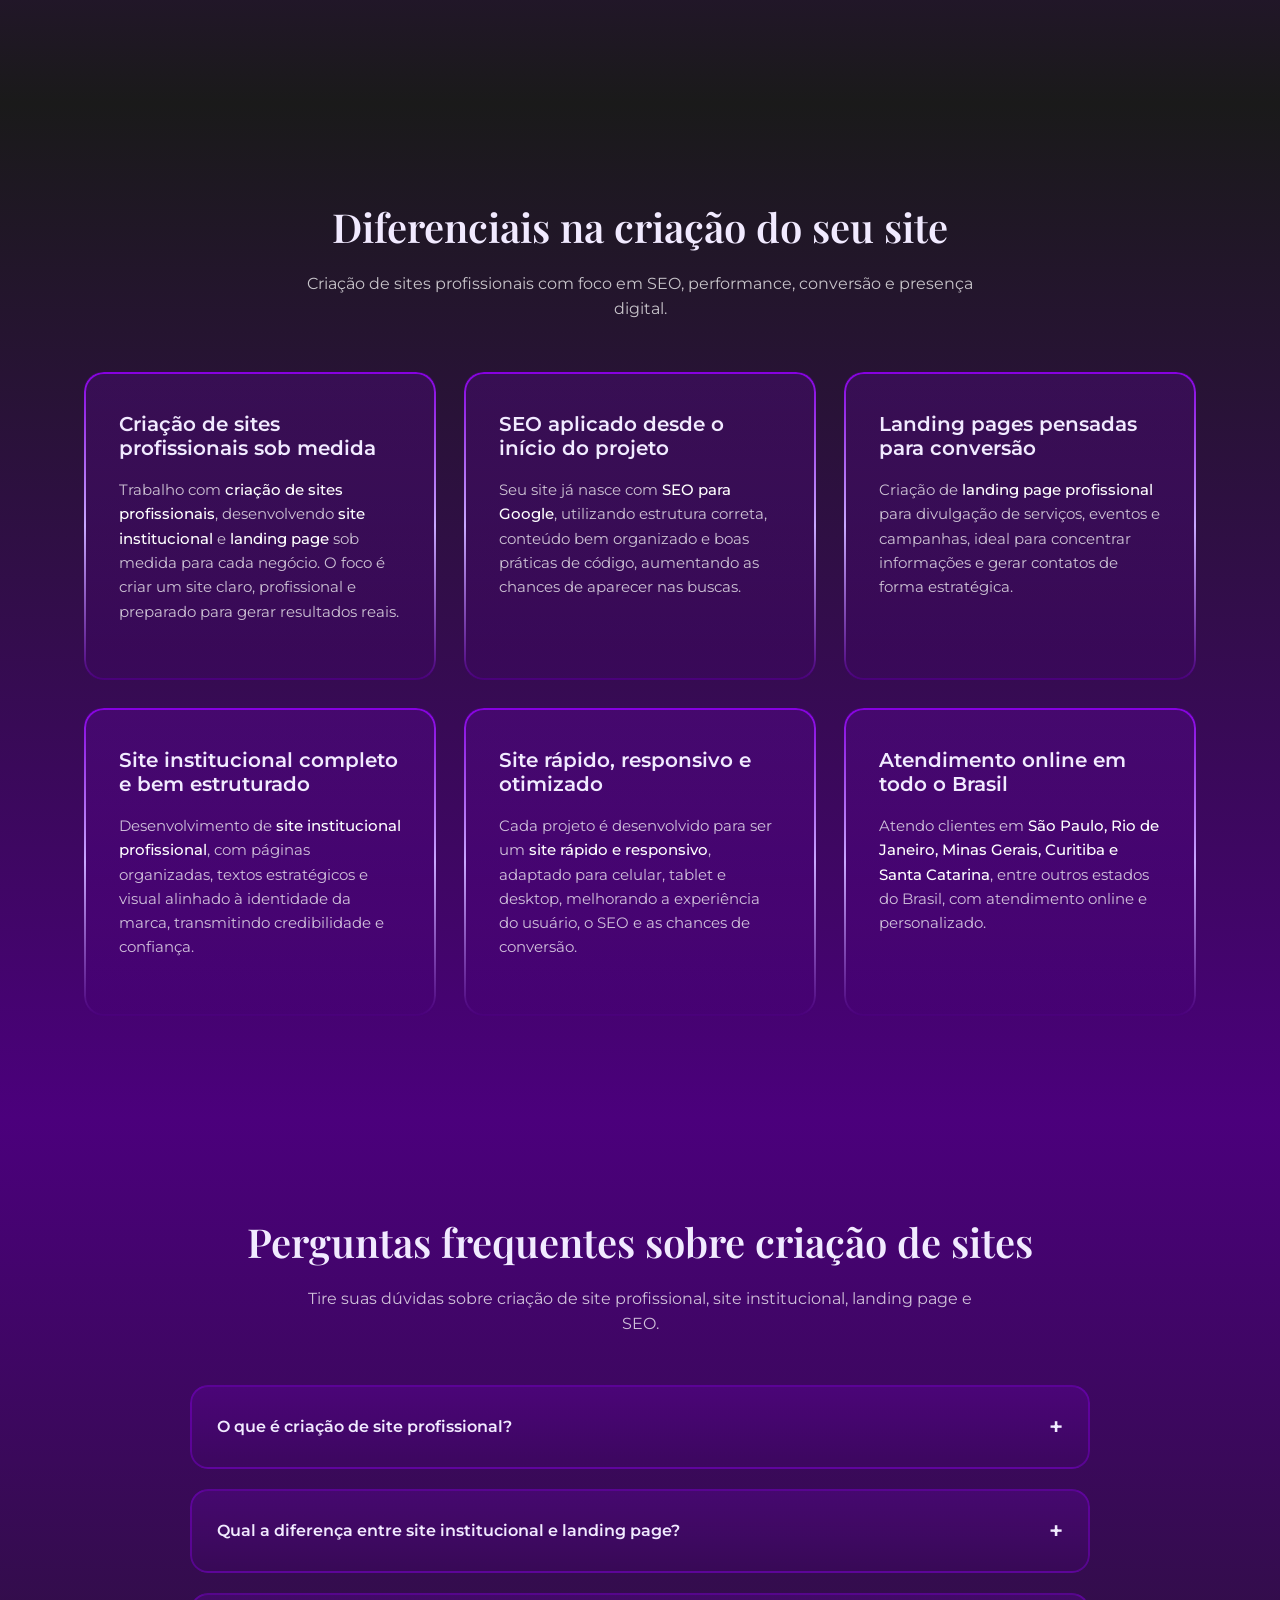
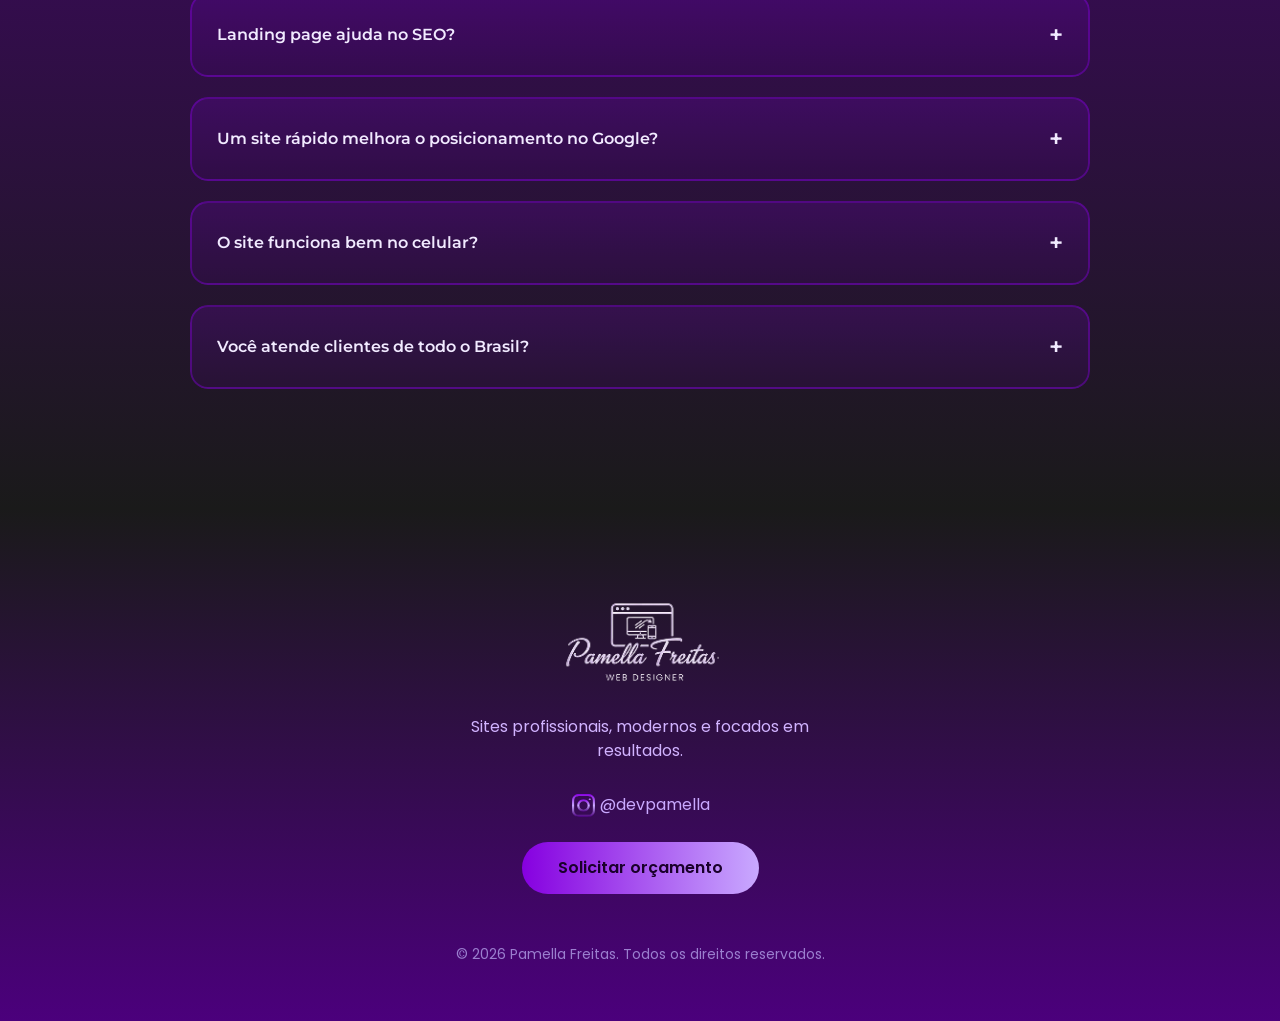
==== commit 3cec656d: "Atualizacao de alt" ====
--- a/index.html
+++ b/index.html
@@ -580,7 +580,7 @@
                     <div class="custom-card">
                         <div class="row align-items-center">
                             <div class="col-lg-6 mb-4 mb-lg-0 text-center">
-                                <img src="img/projeto-1.png" alt="Mockup Gomes RJ" class="img-fluid mockup-img">
+                                <img src="img/projeto-1.png" alt="layout Loja de Bolsas" class="img-fluid mockup-img">
                             </div>
                             <div class="col-lg-6 text-white px-md-5">
                                 <p class="project-description">
@@ -604,7 +604,7 @@
                     <div class="custom-card">
                         <div class="row align-items-center">
                             <div class="col-lg-6 mb-4 mb-lg-0 text-center">
-                                <img src="img/projeto-2.png" alt="Mockup Nutricionista" class="img-fluid mockup-img">
+                                <img src="img/projeto-2.png" alt="Layout Nutricionista" class="img-fluid mockup-img">
                             </div>
                             <div class="col-lg-6 text-white px-md-5">
                                 <p class="project-description">
@@ -628,7 +628,7 @@
                     <div class="custom-card">
                         <div class="row align-items-center">
                             <div class="col-lg-6 mb-4 mb-lg-0 text-center">
-                                <img src="img/projeto-3.png" alt="Mockup Nutricionista" class="img-fluid mockup-img">
+                                <img src="img/Projeto-3.png" alt="Layout Educação Fisica" class="img-fluid mockup-img">
                             </div>
                             <div class="col-lg-6 text-white px-md-5">
                                 <p class="project-description">
@@ -639,7 +639,7 @@
                                     class="btn-projeto"
                                     data-bs-toggle="modal"
                                     data-bs-target="#modalProjeto"
-                                    data-image="/img/projeto-33.png">
+                                    data-image="/img/Projeto-33.png">
                                     <span>Ver projeto</span>
                                   </a>
                                 </div>
@@ -652,7 +652,7 @@
                     <div class="custom-card">
                         <div class="row align-items-center">
                             <div class="col-lg-6 mb-4 mb-lg-0 text-center">
-                                <img src="img/Projeto-4.png" alt="Mockup Nutricionista" class="img-fluid mockup-img">
+                                <img src="img/Projeto-4.png" alt="Layout Psicologa" class="img-fluid mockup-img">
                             </div>
                             <div class="col-lg-6 text-white px-md-5">
                                 <p class="project-description">
@@ -676,7 +676,7 @@
                     <div class="custom-card">
                         <div class="row align-items-center">
                             <div class="col-lg-6 mb-4 mb-lg-0 text-center">
-                                <img src="img/projeto-5.png" alt="Mockup Burger" class="img-fluid mockup-img">
+                                <img src="img/projeto-5.png" alt="Layout hamburgueria" class="img-fluid mockup-img">
                             </div>
                             <div class="col-lg-6 text-white px-md-5">
                                 <p class="project-description">
@@ -701,7 +701,7 @@
                     <div class="custom-card">
                         <div class="row align-items-center">
                             <div class="col-lg-6 mb-4 mb-lg-0 text-center">
-                                <img src="img/projeto-6.jpg" alt="Mockup MMPlast" class="img-fluid mockup-img">
+                                <img src="img/projeto-6.jpg" alt="Layout Móveis Plásticos" class="img-fluid mockup-img">
                             </div>
                             <div class="col-lg-6 text-white px-md-5">
                                 <p class="project-description">
@@ -725,7 +725,7 @@
                     <div class="custom-card">
                         <div class="row align-items-center">
                             <div class="col-lg-6 mb-4 mb-lg-0 text-center">
-                                <img src="img/projeto-7.png" alt="Mockup Gomes RJ" class="img-fluid mockup-img">
+                                <img src="img/projeto-7.png" alt="Layout Loja de Impermeabilização" class="img-fluid mockup-img">
                             </div>
                             <div class="col-lg-6 text-white px-md-5">
                                 <p class="project-description">
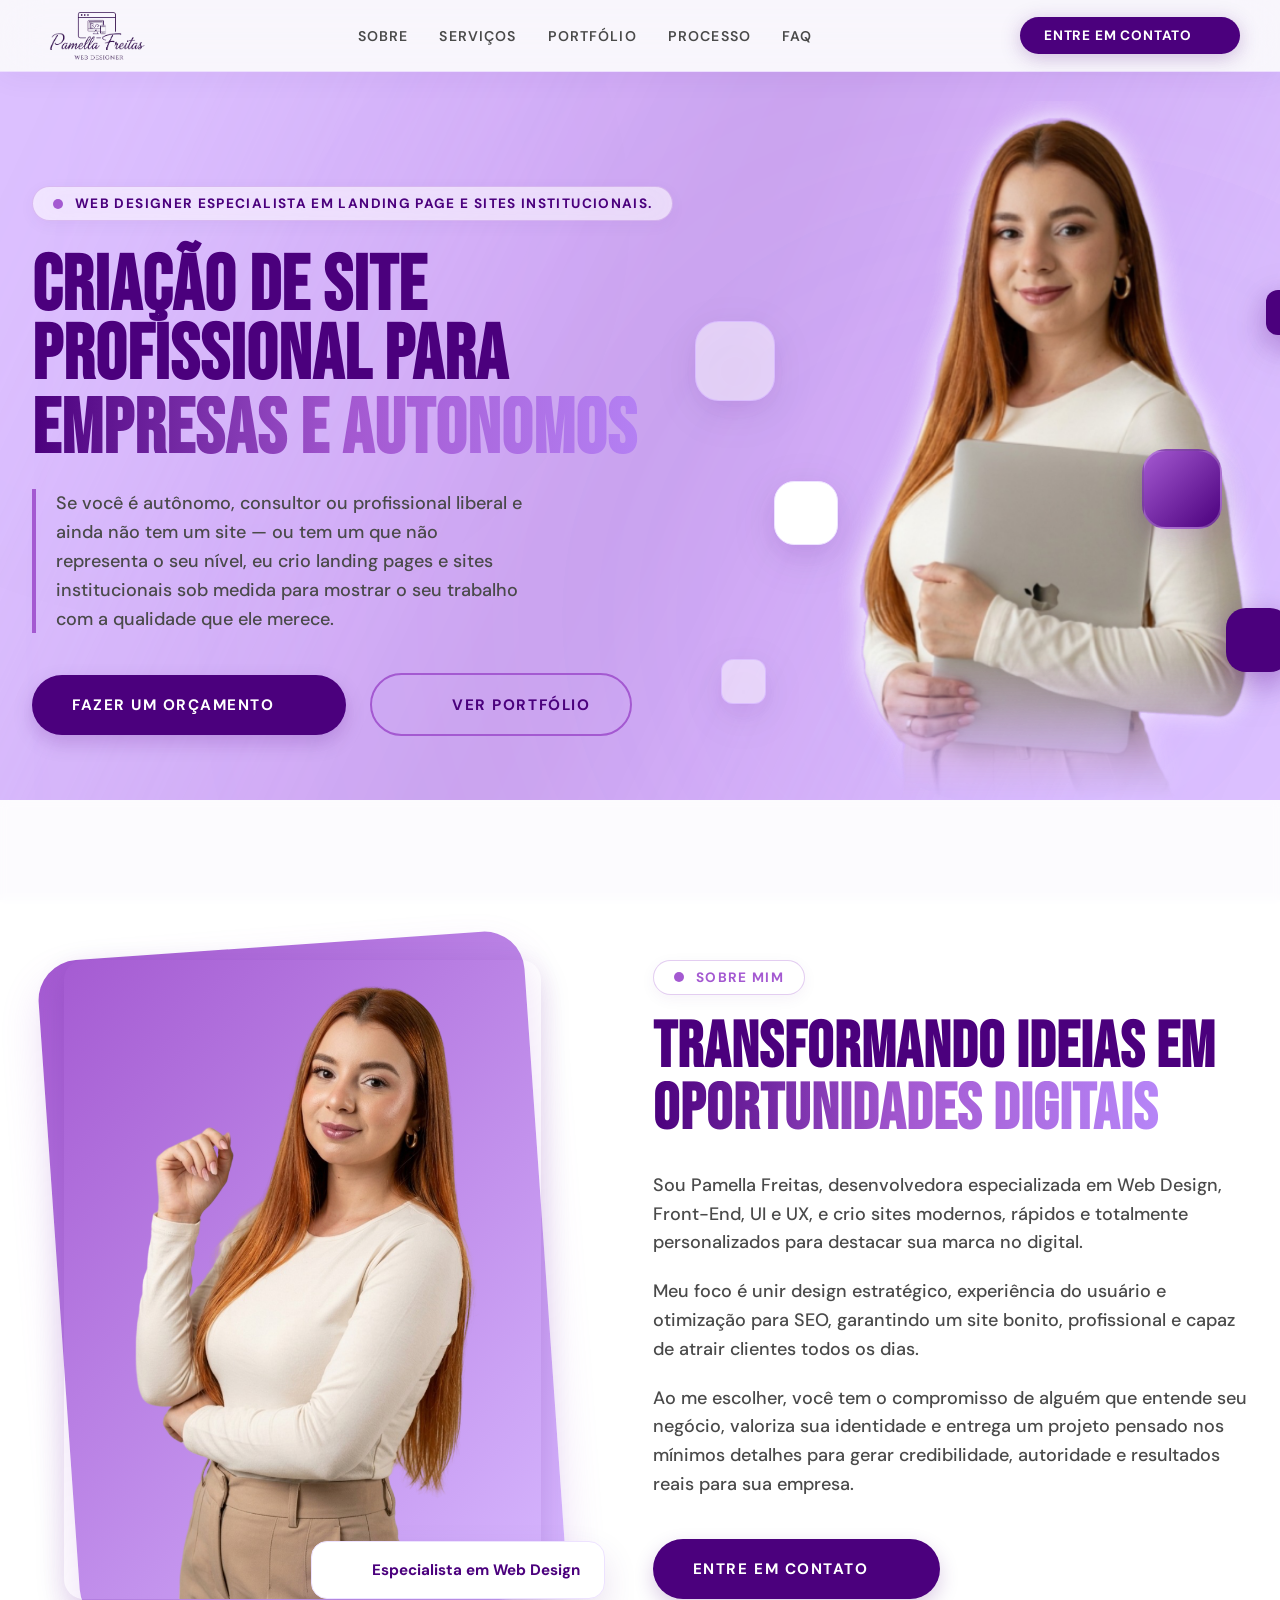
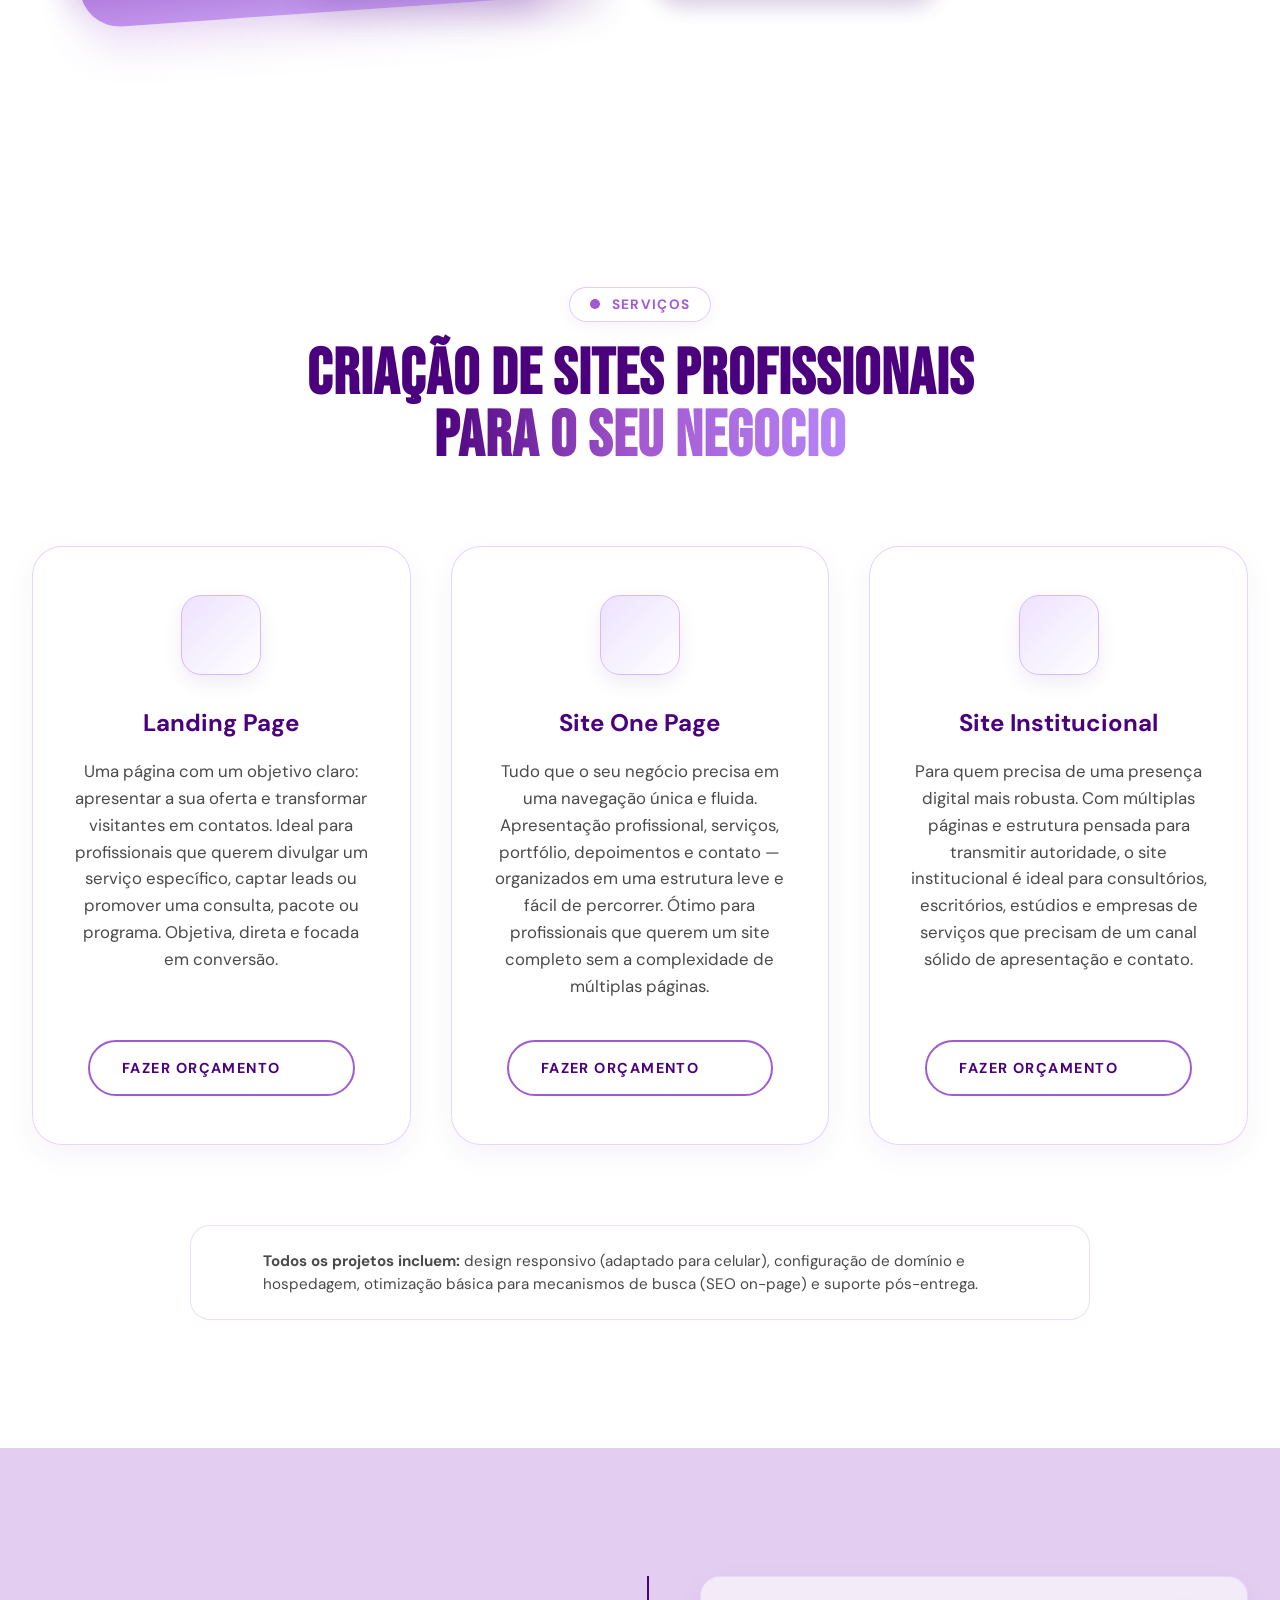
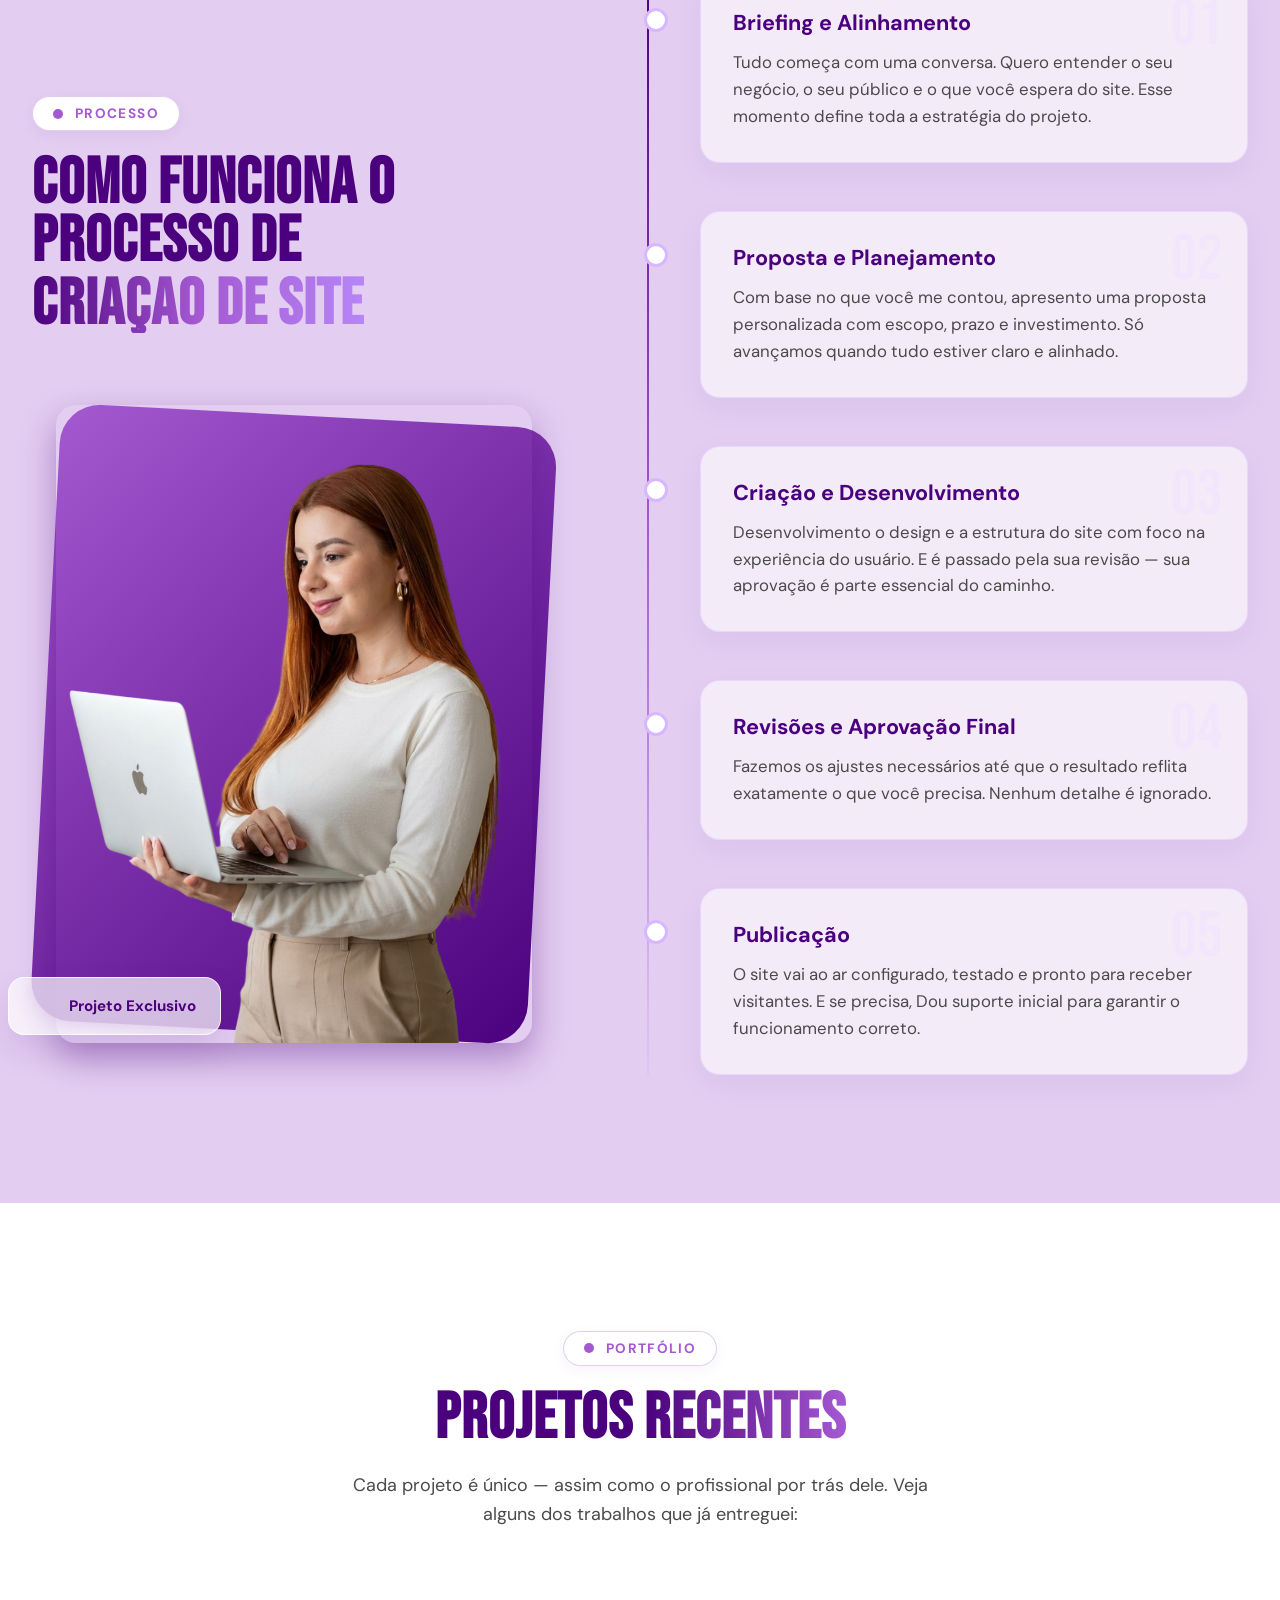
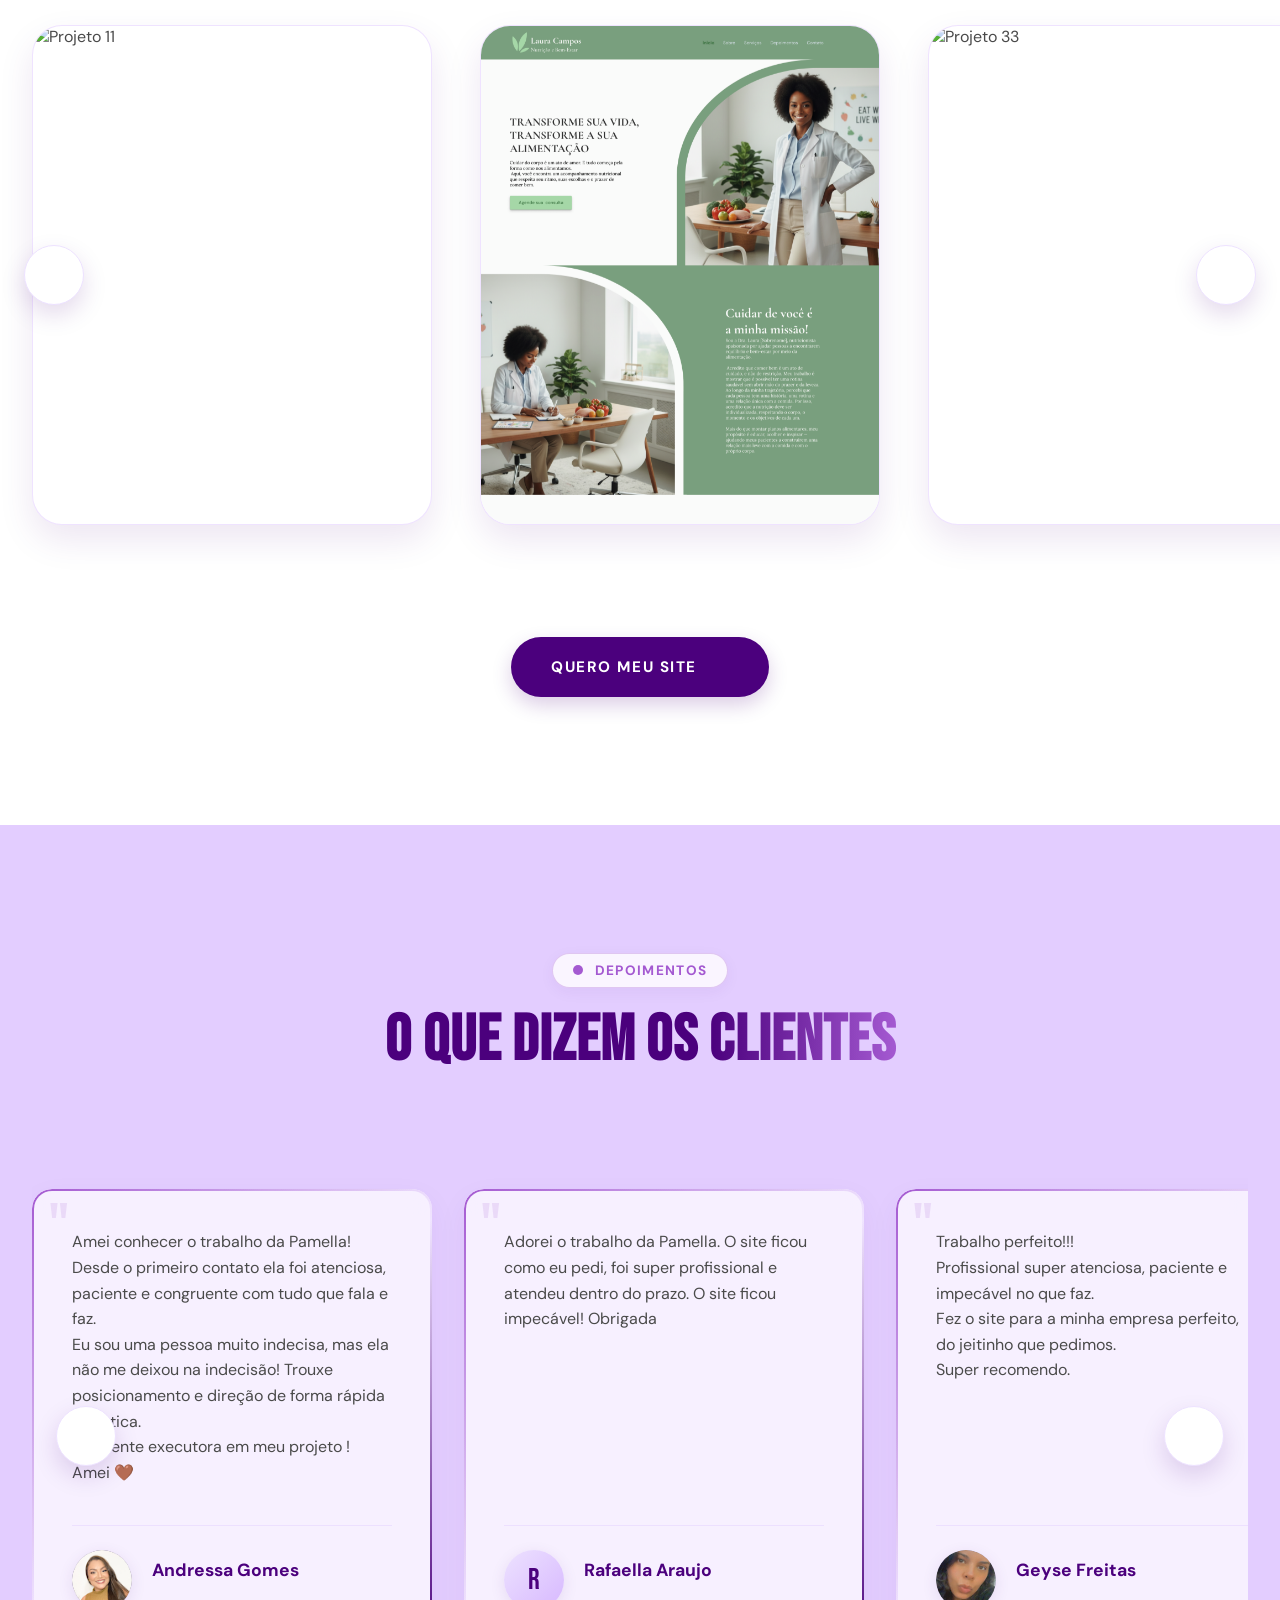
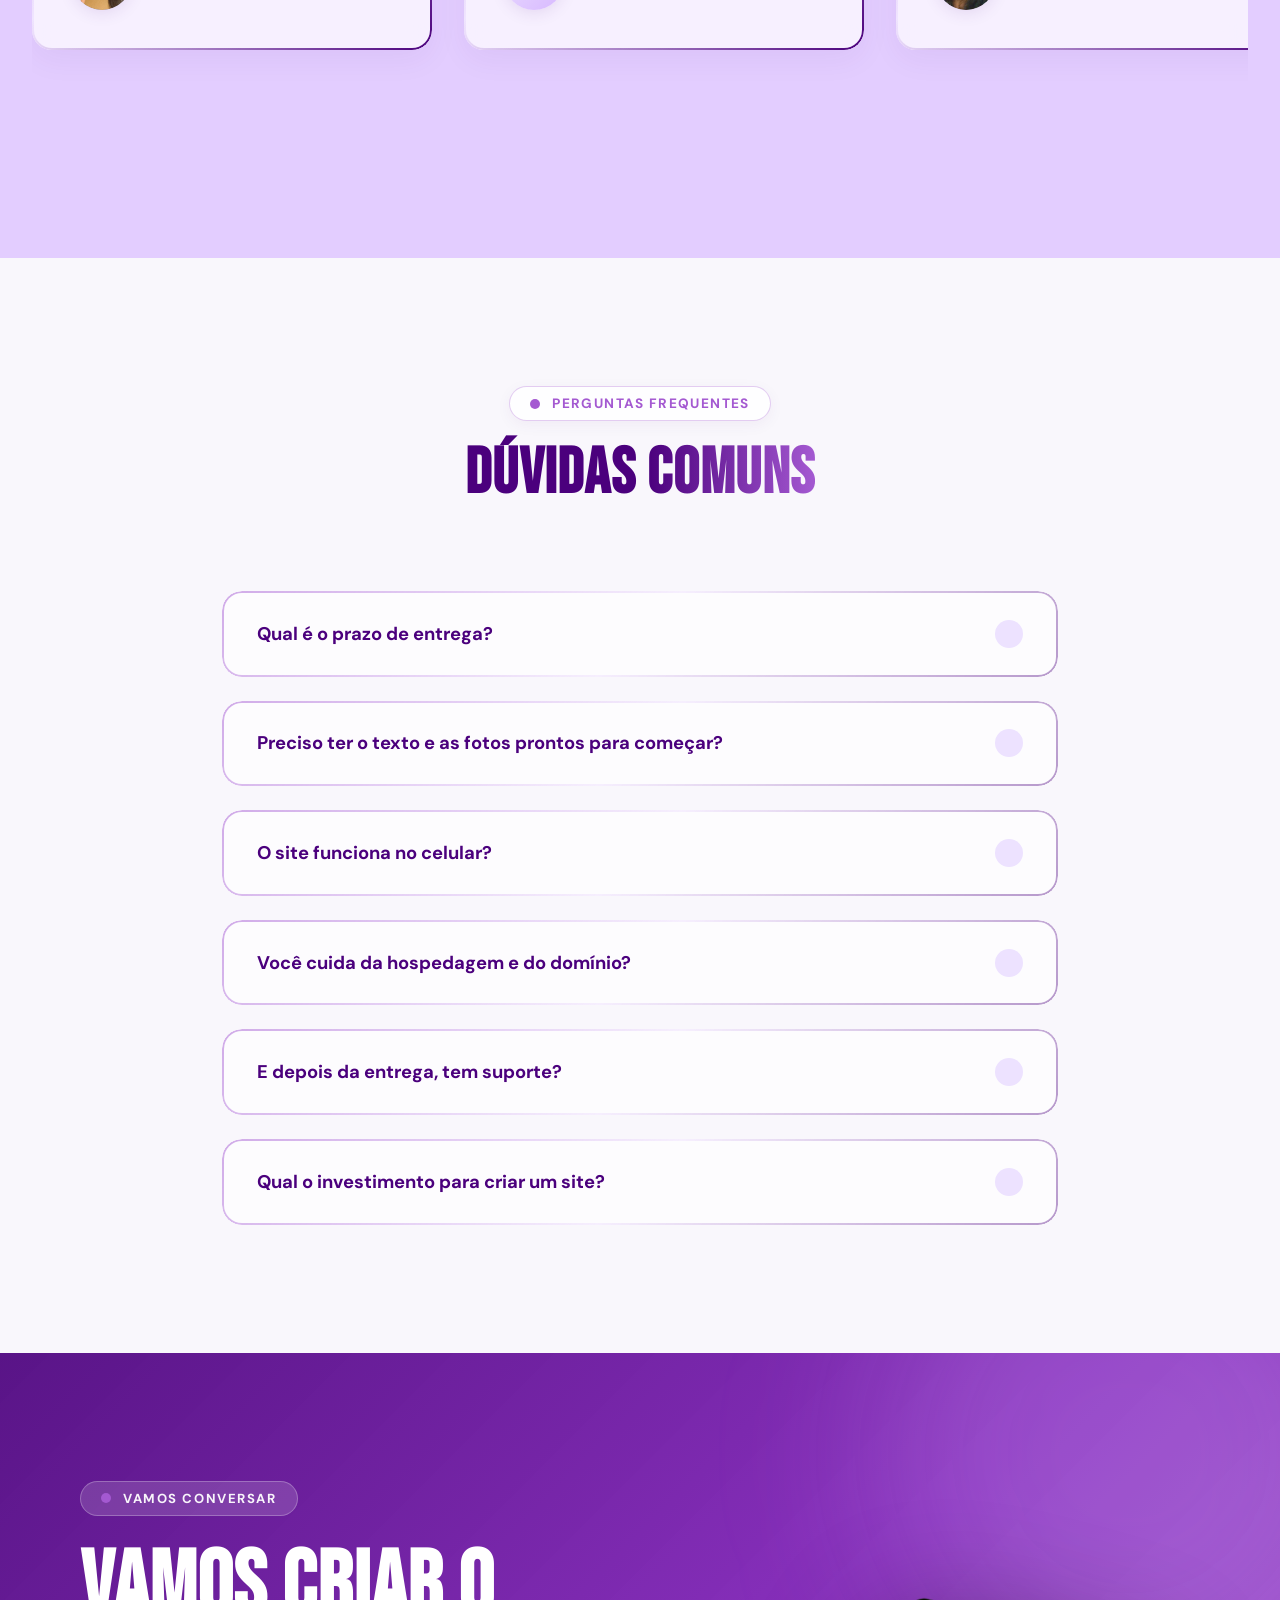
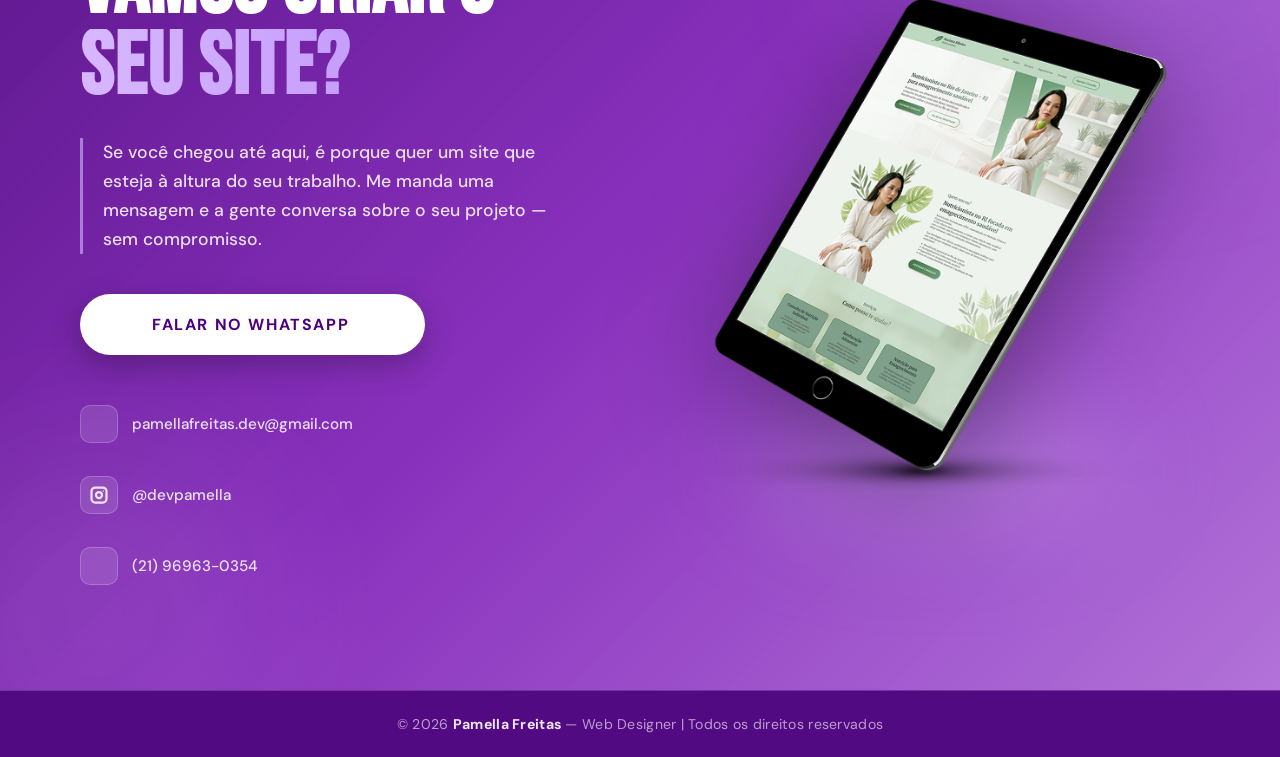
==== commit cbd38d58: "Novo site" ====
--- a/index.html
+++ b/index.html
@@ -1,1467 +1,865 @@
 <!DOCTYPE html>
 <html lang="pt-BR">
+
 <head>
-  <meta charset="UTF-8">
-  <meta name="viewport" content="width=device-width, initial-scale=1">
-
-  <title>Criação de Sites Profissionais e Landing Pages para Vender Online</title>
-
-  <meta name="description" content="Criação de sites profissionais, site institucional e landing pages com foco em SEO, velocidade e conversão. Atendimento online em todo o Brasil.">
-
-  <meta name="robots" content="index, follow">
-
-  <!-- Open Graph -->
-  <meta property="og:type" content="website">
-  <meta property="og:locale" content="pt_BR">
-  <meta property="og:url" content="https://www.pamellafreitas.com.br">
-  <meta property="og:title" content="Sites Profissionais e Landing Pages para Vender Online">
-  <meta property="og:description" content="Sites profissionais, site institucional e landing pages focadas em SEO, velocidade e conversão.">
-  <meta property="og:image" content="https://www.pamellafreitas.com.br/img/og-image.webp">
-
-  <!-- Favicon -->
-  <link rel="icon" href="/img/logo-pamella-web.png" type="image/png">
-
-  <!-- CSS -->
-  <link href="https://cdn.jsdelivr.net/npm/bootstrap@5.3.2/dist/css/bootstrap.min.css" rel="stylesheet">
-  <link rel="stylesheet" href="css/styles.css">
-
-  <!-- AOS -->
-  <link rel="stylesheet" href="https://unpkg.com/aos@2.3.4/dist/aos.css">
-
-  <!-- Fonts -->
-  <link rel="preconnect" href="https://fonts.googleapis.com">
-  <link rel="preconnect" href="https://fonts.gstatic.com" crossorigin>
-  <link href="https://fonts.googleapis.com/css2?family=Montserrat&family=Playfair+Display&family=Poppins&display=swap" rel="stylesheet">
+    <meta charset="utf-8" />
+    <meta name="viewport" content="width=device-width, initial-scale=1.0" />
+    <title>Pamella - Web Designer Especialista</title>
+    <meta name="description" content="Pamella Freitas, Web Designer especialista em criação de sites profissionais, landing pages e sites institucionais para empresas e autônomos.">
+
+    <!-- Preconnects para recursos externos -->
+    <link rel="preconnect" href="https://fonts.googleapis.com" />
+    <link rel="preconnect" href="https://fonts.gstatic.com" crossorigin />
+
+    <!-- Fonts -->
+    <link
+        href="https://fonts.googleapis.com/css2?family=DM+Sans:wght@400;500;700&family=Bebas+Neue&family=Barlow+Condensed:wght@400;700&display=swap"
+        rel="stylesheet" />
+
+    <!-- Icons: defer para não bloquear o parse do HTML -->
+    <script src="https://unpkg.com/lucide@latest" defer></script>
+
+    <!-- Styles -->
+    <link rel="stylesheet" href="style.css">
 </head>
+
 <body>
 
-
-  <!-- MENU -->
-<nav class="navbar navbar-expand-lg navbar-custom fixed-top">
-  <div class="container">
-
-    <!-- LOGO -->
-    <a class="navbar-brand" href="#inicio">
-      <img src="img/logo-pamella-web.png" alt="Pamella Freitas">
-    </a>
-
-    <!-- BOTÃO MOBILE -->
-    <button class="navbar-toggler" type="button" data-bs-toggle="collapse" data-bs-target="#menuSite">
-      <span class="navbar-toggler-icon"></span>
-    </button>
-
-    <!-- LINKS -->
-    <div class="collapse navbar-collapse justify-content-center" id="menuSite">
-      <ul class="navbar-nav mb-2 mb-lg-0">
-        <li class="nav-item">
-          <a class="nav-link" href="#inicio">Início</a>
-        </li>
-        <li class="nav-item">
-          <a class="nav-link" href="#sobre">Sobre</a>
-        </li>
-        <li class="nav-item">
-          <a class="nav-link" href="#servico">Serviços</a>
-        </li>
-        <li class="nav-item">
-          <a class="nav-link" href="#depoimentos">Depoimentos</a>
-        </li>
-        <li class="nav-item">
-          <a class="nav-link" href="#orcamento">Orçamentos</a>
-        </li>
-      </ul>
+    <!-- MENU DE NAVEGAÇÃO -->
+    <header class="site-nav" id="site-nav">
+        <div class="nav-container">
+
+            <!-- Logo -->
+            <a href="#" class="nav-logo" id="nav-logo-link" aria-label="Voltar ao topo">
+                <img src="assets/img/pamellawebdesigner-logo.png" alt="Pamella Web Designer Logo"
+                    style="height: 65px; width: auto;">
+            </a>
+
+            <!-- Links Desktop -->
+            <nav class="nav-links" aria-label="Navegação principal">
+                <a href="#sobre" class="nav-link" data-nav>Sobre</a>
+                <a href="#servicos" class="nav-link" data-nav>Serviços</a>
+                <a href="#portfolio" class="nav-link" data-nav>Portfólio</a>
+                <a href="#processo" class="nav-link" data-nav>Processo</a>
+                <a href="#faq" class="nav-link" data-nav>FAQ</a>
+            </nav>
+
+            <!-- Botão CTA + Hamburger -->
+            <div class="nav-actions">
+                <a href="https://wa.me/5521969630354" target="_blank" rel="noopener" class="nav-cta">
+                    <span>Entre em contato</span>
+                    <i data-lucide="arrow-right"></i>
+                </a>
+                <button class="nav-hamburger" id="nav-hamburger" aria-label="Abrir menu" aria-expanded="false">
+                    <span></span>
+                    <span></span>
+                    <span></span>
+                </button>
+            </div>
+        </div>
+
+        <!-- Menu Mobile -->
+        <div class="nav-mobile" id="nav-mobile" aria-hidden="true">
+            <nav class="nav-mobile-links">
+                <a href="#sobre" class="nav-mobile-link" data-nav>Sobre</a>
+                <a href="#servicos" class="nav-mobile-link" data-nav>Serviços</a>
+                <a href="#portfolio" class="nav-mobile-link" data-nav>Portfólio</a>
+                <a href="#processo" class="nav-mobile-link" data-nav>Processo</a>
+                <a href="#depoimentos" class="nav-mobile-link" data-nav>Depoimentos</a>
+                <a href="#faq" class="nav-mobile-link" data-nav>FAQ</a>
+                <a href="https://wa.me/5521969630354" target="_blank" rel="noopener" class="nav-mobile-cta">Entre em contato →</a>
+            </nav>
+        </div>
+    </header>
+
+    <div class="video-bg-container">
+        <video autoplay loop muted playsinline class="video-bg">
+            <source src="assets/img/fundo-pamella-web-designer.mp4" type="video/mp4">
+        </video>
     </div>
 
-  </div>
-</nav>
-
-
-  <!-- HERO SECTION -->
-  <section id="inicio" class="hero-section">
-    <div class="container hero-content">
-      <div class="row align-items-center">
-
-        <!-- TEXTO -->
-        <div class="col-lg-6">
-          <h1 data-aos="fade-up">Criação de Sites Profissionais e Landing Pages para Vender Online</h1>
-
-          <p data-aos="fade-up" data-aos-delay="200">
-            Sou web designer especializada em <b>criação de sites profissionais, desenvolvendo sites institucionais e landing pages</b> focados em resultado, <b>posicionamento no Google e conversão</b>.
-            Atendo empresas e profissionais de todos os estados do Brasil, criando soluções digitais pensadas para quem quer <b>vender online, divulgar serviços</b> e construir autoridade.
-          </p>
-
-          <a data-aos="fade-up" data-aos-delay="300" href="https://wa.me/5521969630354" target="_blank" rel="noopener noreferrer" class="btn btn-hero"><span>Quero meu site</span></a>
-        </div>
-
-        <!-- IMAGEM -->
-        <div data-aos="zoom-in" class="col-lg-6 text-center mt-5 mt-lg-0">
-          <img src="img/banner-web.png" alt="Web Design" class="img-fluid">
-        </div>
-
-      </div>
-    </div>
-  </section>
-
-<section id="sobre" class="about-section">
-      <!-- CAMADA DE ESFUMADO (POR CIMA DE TUDO) -->
-  <div class="about-fade"></div>
-  
-<div class="container">
-  <!-- SVG DE FUNDO (ATRÁS DE TUDO) -->
-  <div class="about-svg">
-    <svg width="873" height="1105" viewBox="0 0 873 1105" fill="none" xmlns="http://www.w3.org/2000/svg">
-<g clip-path="url(#clip0_14_89)">
-<g opacity="0.45">
-<path d="M-7.60413 204.63L197.188 327.407L350.781 184.167L555.573 358.102L760.365 204.63" stroke="#3D1A72" stroke-opacity="0.2" stroke-width="2" stroke-linecap="round"/>
-<path d="M43.5938 818.519L248.385 665.046L453.177 869.676L657.969 716.204L811.562 920.833" stroke="#3D1A72" stroke-opacity="0.2" stroke-width="2" stroke-linecap="round"/>
-<path d="M17.9948 511.574L171.588 409.259L325.182 562.731L504.375 491.111L709.167 613.889" stroke="#3D1A72" stroke-opacity="0.2" stroke-width="2" stroke-linecap="round"/>
-<path d="M94.7917 255.787L273.984 460.417L478.776 235.324L683.568 429.722L837.161 266.019" stroke="#3D1A72" stroke-opacity="0.2" stroke-width="2" stroke-linecap="round"/>
-<path d="M-33.2031 971.991L145.99 716.204L350.781 920.833L555.573 767.361L785.964 1074.31" stroke="#3D1A72" stroke-opacity="0.2" stroke-width="2" stroke-linecap="round"/>
-<path d="M-7.60413 306.944L120.391 613.889L325.182 358.102L504.375 634.352L709.167 409.259" stroke="#3D1A72" stroke-opacity="0.2" stroke-width="2" stroke-linecap="round"/>
-</g>
-<path d="M-7.60413 204.63L197.188 327.407L350.781 184.167L555.573 358.102L760.365 204.63" stroke="url(#paint0_linear_14_89)" stroke-opacity="0.2" stroke-width="3" stroke-linecap="round"/>
-<path d="M43.5938 818.519L248.385 665.046L453.177 869.676L657.969 716.204L811.562 920.833" stroke="url(#paint1_linear_14_89)" stroke-opacity="0.2" stroke-width="3" stroke-linecap="round"/>
-<path d="M17.9948 511.574L171.588 409.259L325.182 562.731L504.375 491.111L709.167 613.889" stroke="url(#paint2_linear_14_89)" stroke-opacity="0.2" stroke-width="3" stroke-linecap="round"/>
-<path d="M94.7917 255.787L273.984 460.417L478.776 235.324L683.568 429.722L837.161 266.019" stroke="url(#paint3_linear_14_89)" stroke-opacity="0.2" stroke-width="3" stroke-linecap="round"/>
-<path d="M-33.2031 971.991L145.99 716.204L350.781 920.833L555.573 767.361L785.964 1074.31" stroke="url(#paint4_linear_14_89)" stroke-opacity="0.2" stroke-width="3" stroke-linecap="round"/>
-<path d="M-7.60413 306.944L120.391 613.889L325.182 358.102L504.375 634.352L709.167 409.259" stroke="url(#paint5_linear_14_89)" stroke-opacity="0.2" stroke-width="3" stroke-linecap="round"/>
-<g filter="url(#filter0_f_14_89)">
-<path d="M-7.60413 211.792C-5.62483 211.792 -4.02028 208.585 -4.02028 204.63C-4.02028 200.674 -5.62483 197.468 -7.60413 197.468C-9.58344 197.468 -11.188 200.674 -11.188 204.63C-11.188 208.585 -9.58344 211.792 -7.60413 211.792Z" fill="#C9A9FF" fill-opacity="0.2"/>
-</g>
-<g filter="url(#filter1_f_14_89)">
-<path d="M197.187 333.546C198.884 333.546 200.259 330.798 200.259 327.407C200.259 324.017 198.884 321.268 197.187 321.268C195.491 321.268 194.116 324.017 194.116 327.407C194.116 330.798 195.491 333.546 197.187 333.546Z" fill="#C9A9FF" fill-opacity="0.2"/>
-</g>
-<g filter="url(#filter2_f_14_89)">
-<path d="M350.781 191.329C352.761 191.329 354.365 188.122 354.365 184.167C354.365 180.211 352.761 177.005 350.781 177.005C348.802 177.005 347.197 180.211 347.197 184.167C347.197 188.122 348.802 191.329 350.781 191.329Z" fill="#C9A9FF" fill-opacity="0.2"/>
-</g>
-<g filter="url(#filter3_f_14_89)">
-<path d="M555.573 364.241C557.27 364.241 558.645 361.492 558.645 358.102C558.645 354.711 557.27 351.963 555.573 351.963C553.876 351.963 552.501 354.711 552.501 358.102C552.501 361.492 553.876 364.241 555.573 364.241Z" fill="#C9A9FF" fill-opacity="0.2"/>
-</g>
-<g filter="url(#filter4_f_14_89)">
-<path d="M760.365 212.815C762.627 212.815 764.46 209.15 764.46 204.63C764.46 200.109 762.627 196.444 760.365 196.444C758.102 196.444 756.269 200.109 756.269 204.63C756.269 209.15 758.102 212.815 760.365 212.815Z" fill="#C9A9FF" fill-opacity="0.2"/>
-</g>
-<g filter="url(#filter5_f_14_89)">
-<path d="M43.5937 824.657C45.2903 824.657 46.6656 821.909 46.6656 818.518C46.6656 815.128 45.2903 812.38 43.5937 812.38C41.8972 812.38 40.5219 815.128 40.5219 818.518C40.5219 821.909 41.8972 824.657 43.5937 824.657Z" fill="#C9A9FF" fill-opacity="0.2"/>
-</g>
-<g filter="url(#filter6_f_14_89)">
-<path d="M248.385 672.208C250.365 672.208 251.969 669.002 251.969 665.046C251.969 661.091 250.365 657.884 248.385 657.884C246.406 657.884 244.802 661.091 244.802 665.046C244.802 669.002 246.406 672.208 248.385 672.208Z" fill="#C9A9FF" fill-opacity="0.2"/>
-</g>
-<g filter="url(#filter7_f_14_89)">
-<path d="M453.177 875.815C454.874 875.815 456.249 873.066 456.249 869.676C456.249 866.286 454.874 863.537 453.177 863.537C451.481 863.537 450.105 866.286 450.105 869.676C450.105 873.066 451.481 875.815 453.177 875.815Z" fill="#C9A9FF" fill-opacity="0.2"/>
-</g>
-<g filter="url(#filter8_f_14_89)">
-<path d="M657.969 723.366C659.948 723.366 661.553 720.159 661.553 716.204C661.553 712.248 659.948 709.042 657.969 709.042C655.989 709.042 654.385 712.248 654.385 716.204C654.385 720.159 655.989 723.366 657.969 723.366Z" fill="#C9A9FF" fill-opacity="0.2"/>
-</g>
-<g filter="url(#filter9_f_14_89)">
-<path d="M811.562 929.019C813.825 929.019 815.658 925.354 815.658 920.833C815.658 916.313 813.825 912.648 811.562 912.648C809.3 912.648 807.467 916.313 807.467 920.833C807.467 925.354 809.3 929.019 811.562 929.019Z" fill="#C9A9FF" fill-opacity="0.2"/>
-</g>
-<g filter="url(#filter10_f_14_89)">
-<path d="M17.9948 517.713C19.6914 517.713 21.0667 514.964 21.0667 511.574C21.0667 508.184 19.6914 505.435 17.9948 505.435C16.2983 505.435 14.923 508.184 14.923 511.574C14.923 514.964 16.2983 517.713 17.9948 517.713Z" fill="#C9A9FF" fill-opacity="0.2"/>
-</g>
-<g filter="url(#filter11_f_14_89)">
-<path d="M171.589 416.421C173.568 416.421 175.172 413.215 175.172 409.259C175.172 405.304 173.568 402.097 171.589 402.097C169.609 402.097 168.005 405.304 168.005 409.259C168.005 413.215 169.609 416.421 171.589 416.421Z" fill="#C9A9FF" fill-opacity="0.2"/>
-</g>
-<g filter="url(#filter12_f_14_89)">
-<path d="M325.182 568.87C326.879 568.87 328.254 566.122 328.254 562.731C328.254 559.341 326.879 556.593 325.182 556.593C323.486 556.593 322.11 559.341 322.11 562.731C322.11 566.122 323.486 568.87 325.182 568.87Z" fill="#C9A9FF" fill-opacity="0.2"/>
-</g>
-<g filter="url(#filter13_f_14_89)">
-<path d="M504.375 498.273C506.354 498.273 507.959 495.067 507.959 491.111C507.959 487.156 506.354 483.949 504.375 483.949C502.396 483.949 500.791 487.156 500.791 491.111C500.791 495.067 502.396 498.273 504.375 498.273Z" fill="#C9A9FF" fill-opacity="0.2"/>
-</g>
-<g filter="url(#filter14_f_14_89)">
-<path d="M709.167 622.074C711.429 622.074 713.262 618.409 713.262 613.889C713.262 609.368 711.429 605.704 709.167 605.704C706.905 605.704 705.071 609.368 705.071 613.889C705.071 618.409 706.905 622.074 709.167 622.074Z" fill="#C9A9FF" fill-opacity="0.2"/>
-</g>
-<g opacity="0.45">
-<path d="M780.179 231.553L575.387 354.331L421.793 211.09L217.002 385.026L12.2101 231.553" stroke="#3D1A72" stroke-width="2" stroke-linecap="round"/>
-<path d="M728.981 845.442L524.189 691.97L319.398 896.6L114.606 743.128L-38.9878 947.757" stroke="#3D1A72" stroke-width="2" stroke-linecap="round"/>
-<path d="M754.58 538.498L600.986 436.183L447.392 589.655L268.2 518.035L63.408 640.813" stroke="#3D1A72" stroke-width="2" stroke-linecap="round"/>
-<path d="M677.783 282.711L498.59 487.34L293.799 262.248L89.007 456.646L-64.5868 292.942" stroke="#3D1A72" stroke-width="2" stroke-linecap="round"/>
-<path d="M805.778 998.915L626.585 743.128L421.793 947.757L217.002 794.285L-13.3889 1101.23" stroke="#3D1A72" stroke-width="2" stroke-linecap="round"/>
-<path d="M780.179 333.868L652.184 640.813L447.392 385.026L268.2 661.276L63.408 436.183" stroke="#3D1A72" stroke-width="2" stroke-linecap="round"/>
-</g>
-<path d="M780.179 231.553L575.387 354.331L421.793 211.09L217.002 385.026L12.2101 231.553" stroke="url(#paint6_linear_14_89)" stroke-width="3" stroke-linecap="round"/>
-<path d="M728.981 845.442L524.189 691.97L319.398 896.6L114.606 743.128L-38.9878 947.757" stroke="url(#paint7_linear_14_89)" stroke-width="3" stroke-linecap="round"/>
-<path d="M754.58 538.498L600.986 436.183L447.392 589.655L268.2 518.035L63.408 640.813" stroke="url(#paint8_linear_14_89)" stroke-width="3" stroke-linecap="round"/>
-<path d="M677.783 282.711L498.59 487.34L293.799 262.248L89.007 456.646L-64.5868 292.942" stroke="url(#paint9_linear_14_89)" stroke-width="3" stroke-linecap="round"/>
-<path d="M805.778 998.915L626.585 743.128L421.793 947.757L217.002 794.285L-13.3889 1101.23" stroke="url(#paint10_linear_14_89)" stroke-width="3" stroke-linecap="round"/>
-<path d="M780.179 333.868L652.184 640.813L447.392 385.026L268.2 661.276L63.408 436.183" stroke="url(#paint11_linear_14_89)" stroke-width="3" stroke-linecap="round"/>
-<g filter="url(#filter15_f_14_89)">
-<path d="M780.179 238.715C778.2 238.715 776.595 235.509 776.595 231.553C776.595 227.598 778.2 224.391 780.179 224.391C782.158 224.391 783.763 227.598 783.763 231.553C783.763 235.509 782.158 238.715 780.179 238.715Z" fill="#C9A9FF"/>
-</g>
-<g filter="url(#filter16_f_14_89)">
-<path d="M575.387 360.47C573.691 360.47 572.315 357.722 572.315 354.331C572.315 350.941 573.691 348.192 575.387 348.192C577.084 348.192 578.459 350.941 578.459 354.331C578.459 357.722 577.084 360.47 575.387 360.47Z" fill="#C9A9FF"/>
-</g>
-<g filter="url(#filter17_f_14_89)">
-<path d="M421.793 218.253C419.814 218.253 418.21 215.046 418.21 211.09C418.21 207.135 419.814 203.928 421.793 203.928C423.773 203.928 425.377 207.135 425.377 211.09C425.377 215.046 423.773 218.253 421.793 218.253Z" fill="#C9A9FF"/>
-</g>
-<g filter="url(#filter18_f_14_89)">
-<path d="M217.002 391.165C215.305 391.165 213.93 388.416 213.93 385.026C213.93 381.635 215.305 378.887 217.002 378.887C218.698 378.887 220.073 381.635 220.073 385.026C220.073 388.416 218.698 391.165 217.002 391.165Z" fill="#C9A9FF"/>
-</g>
-<g filter="url(#filter19_f_14_89)">
-<path d="M12.2102 239.739C9.94813 239.739 8.11436 236.074 8.11436 231.553C8.11436 227.033 9.94813 223.368 12.2102 223.368C14.4723 223.368 16.306 227.033 16.306 231.553C16.306 236.074 14.4723 239.739 12.2102 239.739Z" fill="#C9A9FF"/>
-</g>
-<g filter="url(#filter20_f_14_89)">
-<path d="M728.981 851.581C727.284 851.581 725.909 848.833 725.909 845.442C725.909 842.052 727.284 839.303 728.981 839.303C730.677 839.303 732.053 842.052 732.053 845.442C732.053 848.833 730.677 851.581 728.981 851.581Z" fill="#C9A9FF"/>
-</g>
-<g filter="url(#filter21_f_14_89)">
-<path d="M524.189 699.132C522.21 699.132 520.605 695.926 520.605 691.97C520.605 688.015 522.21 684.808 524.189 684.808C526.169 684.808 527.773 688.015 527.773 691.97C527.773 695.926 526.169 699.132 524.189 699.132Z" fill="#C9A9FF"/>
-</g>
-<g filter="url(#filter22_f_14_89)">
-<path d="M319.397 902.739C317.701 902.739 316.326 899.99 316.326 896.6C316.326 893.209 317.701 890.461 319.397 890.461C321.094 890.461 322.469 893.209 322.469 896.6C322.469 899.99 321.094 902.739 319.397 902.739Z" fill="#C9A9FF"/>
-</g>
-<g filter="url(#filter23_f_14_89)">
-<path d="M114.606 750.29C112.627 750.29 111.022 747.083 111.022 743.128C111.022 739.172 112.627 735.966 114.606 735.966C116.585 735.966 118.19 739.172 118.19 743.128C118.19 747.083 116.585 750.29 114.606 750.29Z" fill="#C9A9FF"/>
-</g>
-<g filter="url(#filter24_f_14_89)">
-<path d="M754.58 544.637C752.883 544.637 751.508 541.888 751.508 538.498C751.508 535.107 752.883 532.359 754.58 532.359C756.276 532.359 757.652 535.107 757.652 538.498C757.652 541.888 756.276 544.637 754.58 544.637Z" fill="#C9A9FF"/>
-</g>
-<g filter="url(#filter25_f_14_89)">
-<path d="M600.986 443.345C599.007 443.345 597.402 440.139 597.402 436.183C597.402 432.228 599.007 429.021 600.986 429.021C602.965 429.021 604.57 432.228 604.57 436.183C604.57 440.139 602.965 443.345 600.986 443.345Z" fill="#C9A9FF"/>
-</g>
-<g filter="url(#filter26_f_14_89)">
-<path d="M447.392 595.794C445.696 595.794 444.32 593.046 444.32 589.655C444.32 586.265 445.696 583.516 447.392 583.516C449.089 583.516 450.464 586.265 450.464 589.655C450.464 593.046 449.089 595.794 447.392 595.794Z" fill="#C9A9FF"/>
-</g>
-<g filter="url(#filter27_f_14_89)">
-<path d="M268.2 525.197C266.22 525.197 264.616 521.99 264.616 518.035C264.616 514.079 266.22 510.873 268.2 510.873C270.179 510.873 271.784 514.079 271.784 518.035C271.784 521.99 270.179 525.197 268.2 525.197Z" fill="#C9A9FF"/>
-</g>
-<g filter="url(#filter28_f_14_89)">
-<path d="M63.4081 648.998C61.146 648.998 59.3122 645.333 59.3122 640.813C59.3122 636.292 61.146 632.628 63.4081 632.628C65.6701 632.628 67.5039 636.292 67.5039 640.813C67.5039 645.333 65.6701 648.998 63.4081 648.998Z" fill="#C9A9FF"/>
-</g>
-</g>
-<defs>
-<filter id="filter0_f_14_89" x="-19.188" y="189.468" width="23.1677" height="30.3241" filterUnits="userSpaceOnUse" color-interpolation-filters="sRGB">
-<feFlood flood-opacity="0" result="BackgroundImageFix"/>
-<feBlend mode="normal" in="SourceGraphic" in2="BackgroundImageFix" result="shape"/>
-<feGaussianBlur stdDeviation="4" result="effect1_foregroundBlur_14_89"/>
-</filter>
-<filter id="filter1_f_14_89" x="186.116" y="313.268" width="22.1437" height="28.2778" filterUnits="userSpaceOnUse" color-interpolation-filters="sRGB">
-<feFlood flood-opacity="0" result="BackgroundImageFix"/>
-<feBlend mode="normal" in="SourceGraphic" in2="BackgroundImageFix" result="shape"/>
-<feGaussianBlur stdDeviation="4" result="effect1_foregroundBlur_14_89"/>
-</filter>
-<filter id="filter2_f_14_89" x="339.197" y="169.005" width="23.1677" height="30.3241" filterUnits="userSpaceOnUse" color-interpolation-filters="sRGB">
-<feFlood flood-opacity="0" result="BackgroundImageFix"/>
-<feBlend mode="normal" in="SourceGraphic" in2="BackgroundImageFix" result="shape"/>
-<feGaussianBlur stdDeviation="4" result="effect1_foregroundBlur_14_89"/>
-</filter>
-<filter id="filter3_f_14_89" x="544.501" y="343.963" width="22.1437" height="28.2778" filterUnits="userSpaceOnUse" color-interpolation-filters="sRGB">
-<feFlood flood-opacity="0" result="BackgroundImageFix"/>
-<feBlend mode="normal" in="SourceGraphic" in2="BackgroundImageFix" result="shape"/>
-<feGaussianBlur stdDeviation="4" result="effect1_foregroundBlur_14_89"/>
-</filter>
-<filter id="filter4_f_14_89" x="748.269" y="188.444" width="24.1917" height="32.3704" filterUnits="userSpaceOnUse" color-interpolation-filters="sRGB">
-<feFlood flood-opacity="0" result="BackgroundImageFix"/>
-<feBlend mode="normal" in="SourceGraphic" in2="BackgroundImageFix" result="shape"/>
-<feGaussianBlur stdDeviation="4" result="effect1_foregroundBlur_14_89"/>
-</filter>
-<filter id="filter5_f_14_89" x="32.5219" y="804.38" width="22.1438" height="28.2778" filterUnits="userSpaceOnUse" color-interpolation-filters="sRGB">
-<feFlood flood-opacity="0" result="BackgroundImageFix"/>
-<feBlend mode="normal" in="SourceGraphic" in2="BackgroundImageFix" result="shape"/>
-<feGaussianBlur stdDeviation="4" result="effect1_foregroundBlur_14_89"/>
-</filter>
-<filter id="filter6_f_14_89" x="236.802" y="649.884" width="23.1677" height="30.3241" filterUnits="userSpaceOnUse" color-interpolation-filters="sRGB">
-<feFlood flood-opacity="0" result="BackgroundImageFix"/>
-<feBlend mode="normal" in="SourceGraphic" in2="BackgroundImageFix" result="shape"/>
-<feGaussianBlur stdDeviation="4" result="effect1_foregroundBlur_14_89"/>
-</filter>
-<filter id="filter7_f_14_89" x="442.105" y="855.537" width="22.1437" height="28.2778" filterUnits="userSpaceOnUse" color-interpolation-filters="sRGB">
-<feFlood flood-opacity="0" result="BackgroundImageFix"/>
-<feBlend mode="normal" in="SourceGraphic" in2="BackgroundImageFix" result="shape"/>
-<feGaussianBlur stdDeviation="4" result="effect1_foregroundBlur_14_89"/>
-</filter>
-<filter id="filter8_f_14_89" x="646.385" y="701.042" width="23.1677" height="30.3241" filterUnits="userSpaceOnUse" color-interpolation-filters="sRGB">
-<feFlood flood-opacity="0" result="BackgroundImageFix"/>
-<feBlend mode="normal" in="SourceGraphic" in2="BackgroundImageFix" result="shape"/>
-<feGaussianBlur stdDeviation="4" result="effect1_foregroundBlur_14_89"/>
-</filter>
-<filter id="filter9_f_14_89" x="799.467" y="904.648" width="24.1917" height="32.3704" filterUnits="userSpaceOnUse" color-interpolation-filters="sRGB">
-<feFlood flood-opacity="0" result="BackgroundImageFix"/>
-<feBlend mode="normal" in="SourceGraphic" in2="BackgroundImageFix" result="shape"/>
-<feGaussianBlur stdDeviation="4" result="effect1_foregroundBlur_14_89"/>
-</filter>
-<filter id="filter10_f_14_89" x="6.92297" y="497.435" width="22.1438" height="28.2778" filterUnits="userSpaceOnUse" color-interpolation-filters="sRGB">
-<feFlood flood-opacity="0" result="BackgroundImageFix"/>
-<feBlend mode="normal" in="SourceGraphic" in2="BackgroundImageFix" result="shape"/>
-<feGaussianBlur stdDeviation="4" result="effect1_foregroundBlur_14_89"/>
-</filter>
-<filter id="filter11_f_14_89" x="160.005" y="394.097" width="23.1677" height="30.3241" filterUnits="userSpaceOnUse" color-interpolation-filters="sRGB">
-<feFlood flood-opacity="0" result="BackgroundImageFix"/>
-<feBlend mode="normal" in="SourceGraphic" in2="BackgroundImageFix" result="shape"/>
-<feGaussianBlur stdDeviation="4" result="effect1_foregroundBlur_14_89"/>
-</filter>
-<filter id="filter12_f_14_89" x="314.11" y="548.593" width="22.1437" height="28.2778" filterUnits="userSpaceOnUse" color-interpolation-filters="sRGB">
-<feFlood flood-opacity="0" result="BackgroundImageFix"/>
-<feBlend mode="normal" in="SourceGraphic" in2="BackgroundImageFix" result="shape"/>
-<feGaussianBlur stdDeviation="4" result="effect1_foregroundBlur_14_89"/>
-</filter>
-<filter id="filter13_f_14_89" x="492.791" y="475.949" width="23.1677" height="30.3241" filterUnits="userSpaceOnUse" color-interpolation-filters="sRGB">
-<feFlood flood-opacity="0" result="BackgroundImageFix"/>
-<feBlend mode="normal" in="SourceGraphic" in2="BackgroundImageFix" result="shape"/>
-<feGaussianBlur stdDeviation="4" result="effect1_foregroundBlur_14_89"/>
-</filter>
-<filter id="filter14_f_14_89" x="697.071" y="597.704" width="24.1917" height="32.3704" filterUnits="userSpaceOnUse" color-interpolation-filters="sRGB">
-<feFlood flood-opacity="0" result="BackgroundImageFix"/>
-<feBlend mode="normal" in="SourceGraphic" in2="BackgroundImageFix" result="shape"/>
-<feGaussianBlur stdDeviation="4" result="effect1_foregroundBlur_14_89"/>
-</filter>
-<filter id="filter15_f_14_89" x="768.595" y="216.391" width="23.1677" height="30.3241" filterUnits="userSpaceOnUse" color-interpolation-filters="sRGB">
-<feFlood flood-opacity="0" result="BackgroundImageFix"/>
-<feBlend mode="normal" in="SourceGraphic" in2="BackgroundImageFix" result="shape"/>
-<feGaussianBlur stdDeviation="4" result="effect1_foregroundBlur_14_89"/>
-</filter>
-<filter id="filter16_f_14_89" x="564.315" y="340.192" width="22.1437" height="28.2778" filterUnits="userSpaceOnUse" color-interpolation-filters="sRGB">
-<feFlood flood-opacity="0" result="BackgroundImageFix"/>
-<feBlend mode="normal" in="SourceGraphic" in2="BackgroundImageFix" result="shape"/>
-<feGaussianBlur stdDeviation="4" result="effect1_foregroundBlur_14_89"/>
-</filter>
-<filter id="filter17_f_14_89" x="410.21" y="195.928" width="23.1677" height="30.3241" filterUnits="userSpaceOnUse" color-interpolation-filters="sRGB">
-<feFlood flood-opacity="0" result="BackgroundImageFix"/>
-<feBlend mode="normal" in="SourceGraphic" in2="BackgroundImageFix" result="shape"/>
-<feGaussianBlur stdDeviation="4" result="effect1_foregroundBlur_14_89"/>
-</filter>
-<filter id="filter18_f_14_89" x="205.93" y="370.887" width="22.1437" height="28.2778" filterUnits="userSpaceOnUse" color-interpolation-filters="sRGB">
-<feFlood flood-opacity="0" result="BackgroundImageFix"/>
-<feBlend mode="normal" in="SourceGraphic" in2="BackgroundImageFix" result="shape"/>
-<feGaussianBlur stdDeviation="4" result="effect1_foregroundBlur_14_89"/>
-</filter>
-<filter id="filter19_f_14_89" x="0.11438" y="215.368" width="24.1917" height="32.3704" filterUnits="userSpaceOnUse" color-interpolation-filters="sRGB">
-<feFlood flood-opacity="0" result="BackgroundImageFix"/>
-<feBlend mode="normal" in="SourceGraphic" in2="BackgroundImageFix" result="shape"/>
-<feGaussianBlur stdDeviation="4" result="effect1_foregroundBlur_14_89"/>
-</filter>
-<filter id="filter20_f_14_89" x="717.909" y="831.303" width="22.1437" height="28.2778" filterUnits="userSpaceOnUse" color-interpolation-filters="sRGB">
-<feFlood flood-opacity="0" result="BackgroundImageFix"/>
-<feBlend mode="normal" in="SourceGraphic" in2="BackgroundImageFix" result="shape"/>
-<feGaussianBlur stdDeviation="4" result="effect1_foregroundBlur_14_89"/>
-</filter>
-<filter id="filter21_f_14_89" x="512.605" y="676.808" width="23.1677" height="30.3241" filterUnits="userSpaceOnUse" color-interpolation-filters="sRGB">
-<feFlood flood-opacity="0" result="BackgroundImageFix"/>
-<feBlend mode="normal" in="SourceGraphic" in2="BackgroundImageFix" result="shape"/>
-<feGaussianBlur stdDeviation="4" result="effect1_foregroundBlur_14_89"/>
-</filter>
-<filter id="filter22_f_14_89" x="308.326" y="882.461" width="22.1437" height="28.2778" filterUnits="userSpaceOnUse" color-interpolation-filters="sRGB">
-<feFlood flood-opacity="0" result="BackgroundImageFix"/>
-<feBlend mode="normal" in="SourceGraphic" in2="BackgroundImageFix" result="shape"/>
-<feGaussianBlur stdDeviation="4" result="effect1_foregroundBlur_14_89"/>
-</filter>
-<filter id="filter23_f_14_89" x="103.022" y="727.966" width="23.1677" height="30.3241" filterUnits="userSpaceOnUse" color-interpolation-filters="sRGB">
-<feFlood flood-opacity="0" result="BackgroundImageFix"/>
-<feBlend mode="normal" in="SourceGraphic" in2="BackgroundImageFix" result="shape"/>
-<feGaussianBlur stdDeviation="4" result="effect1_foregroundBlur_14_89"/>
-</filter>
-<filter id="filter24_f_14_89" x="743.508" y="524.359" width="22.1437" height="28.2778" filterUnits="userSpaceOnUse" color-interpolation-filters="sRGB">
-<feFlood flood-opacity="0" result="BackgroundImageFix"/>
-<feBlend mode="normal" in="SourceGraphic" in2="BackgroundImageFix" result="shape"/>
-<feGaussianBlur stdDeviation="4" result="effect1_foregroundBlur_14_89"/>
-</filter>
-<filter id="filter25_f_14_89" x="589.402" y="421.021" width="23.1677" height="30.3241" filterUnits="userSpaceOnUse" color-interpolation-filters="sRGB">
-<feFlood flood-opacity="0" result="BackgroundImageFix"/>
-<feBlend mode="normal" in="SourceGraphic" in2="BackgroundImageFix" result="shape"/>
-<feGaussianBlur stdDeviation="4" result="effect1_foregroundBlur_14_89"/>
-</filter>
-<filter id="filter26_f_14_89" x="436.32" y="575.516" width="22.1437" height="28.2778" filterUnits="userSpaceOnUse" color-interpolation-filters="sRGB">
-<feFlood flood-opacity="0" result="BackgroundImageFix"/>
-<feBlend mode="normal" in="SourceGraphic" in2="BackgroundImageFix" result="shape"/>
-<feGaussianBlur stdDeviation="4" result="effect1_foregroundBlur_14_89"/>
-</filter>
-<filter id="filter27_f_14_89" x="256.616" y="502.873" width="23.1677" height="30.3241" filterUnits="userSpaceOnUse" color-interpolation-filters="sRGB">
-<feFlood flood-opacity="0" result="BackgroundImageFix"/>
-<feBlend mode="normal" in="SourceGraphic" in2="BackgroundImageFix" result="shape"/>
-<feGaussianBlur stdDeviation="4" result="effect1_foregroundBlur_14_89"/>
-</filter>
-<filter id="filter28_f_14_89" x="51.3123" y="624.628" width="24.1917" height="32.3704" filterUnits="userSpaceOnUse" color-interpolation-filters="sRGB">
-<feFlood flood-opacity="0" result="BackgroundImageFix"/>
-<feBlend mode="normal" in="SourceGraphic" in2="BackgroundImageFix" result="shape"/>
-<feGaussianBlur stdDeviation="4" result="effect1_foregroundBlur_14_89"/>
-</filter>
-<linearGradient id="paint0_linear_14_89"
-  x1="-110" y1="0" x2="94.7917" y2="0"
-  gradientUnits="userSpaceOnUse">
-  <stop stop-color="#8600E0"/>
-  <stop offset="0.4" stop-color="#B894FF"/>
-  <stop offset="0.6" stop-color="white"/>
-  <stop offset="1" stop-color="#8600E0"/>
-  <animateTransform attributeName="gradientTransform" type="translate"
-    from="-600 0" to="1200 0" dur="3s" repeatCount="indefinite"/>
-</linearGradient>
-
-<linearGradient id="paint1_linear_14_89"
-  x1="-110" y1="9.15527e-06" x2="94.7917" y2="9.15527e-06"
-  gradientUnits="userSpaceOnUse">
-  <stop stop-color="#8600E0"/>
-  <stop offset="0.4" stop-color="#B894FF"/>
-  <stop offset="0.6" stop-color="white"/>
-  <stop offset="1" stop-color="#8600E0"/>
-  <animateTransform attributeName="gradientTransform" type="translate"
-    from="-600 0" to="1200 0" dur="3s" repeatCount="indefinite"/>
-</linearGradient>
-
-<linearGradient id="paint2_linear_14_89"
-  x1="-110" y1="4.57764e-05" x2="94.7916" y2="4.57764e-05"
-  gradientUnits="userSpaceOnUse">
-  <stop stop-color="#8600E0"/>
-  <stop offset="0.4" stop-color="#B894FF"/>
-  <stop offset="0.6" stop-color="white"/>
-  <stop offset="1" stop-color="#8600E0"/>
-  <animateTransform attributeName="gradientTransform" type="translate"
-    from="-600 0" to="1200 0" dur="3s" repeatCount="indefinite"/>
-</linearGradient>
-
-<linearGradient id="paint3_linear_14_89"
-  x1="-110" y1="-3.59155e-05" x2="94.7917" y2="-3.59155e-05"
-  gradientUnits="userSpaceOnUse">
-  <stop stop-color="#8600E0"/>
-  <stop offset="0.4" stop-color="#B894FF"/>
-  <stop offset="0.6" stop-color="white"/>
-  <stop offset="1" stop-color="#8600E0"/>
-  <animateTransform attributeName="gradientTransform" type="translate"
-    from="-600 0" to="1200 0" dur="3s" repeatCount="indefinite"/>
-</linearGradient>
-
-<linearGradient id="paint4_linear_14_89"
-  x1="-110" y1="9.15527e-05" x2="94.7917" y2="9.15527e-05"
-  gradientUnits="userSpaceOnUse">
-  <stop stop-color="#8600E0"/>
-  <stop offset="0.4" stop-color="#B894FF"/>
-  <stop offset="0.6" stop-color="white"/>
-  <stop offset="1" stop-color="#8600E0"/>
-  <animateTransform attributeName="gradientTransform" type="translate"
-    from="-600 0" to="1200 0" dur="3s" repeatCount="indefinite"/>
-</linearGradient>
-
-<linearGradient id="paint5_linear_14_89"
-  x1="-110" y1="4.46281e-05" x2="94.7917" y2="4.46281e-05"
-  gradientUnits="userSpaceOnUse">
-  <stop stop-color="#8600E0"/>
-  <stop offset="0.4" stop-color="#B894FF"/>
-  <stop offset="0.6" stop-color="white"/>
-  <stop offset="1" stop-color="#8600E0"/>
-  <animateTransform attributeName="gradientTransform" type="translate"
-    from="-600 0" to="1200 0" dur="3s" repeatCount="indefinite"/>
-</linearGradient>
-
-<!-- LADO DIREITO (sentido invertido para ficar mais bonito) -->
-
-<linearGradient id="paint6_linear_14_89"
-  x1="882.575" y1="26.9238" x2="677.783" y2="26.9238"
-  gradientUnits="userSpaceOnUse">
-  <stop stop-color="#8600E0"/>
-  <stop offset="0.4" stop-color="#B894FF"/>
-  <stop offset="0.6" stop-color="white"/>
-  <stop offset="1" stop-color="#8600E0"/>
-  <animateTransform attributeName="gradientTransform" type="translate"
-    from="600 0" to="-1200 0" dur="3s" repeatCount="indefinite"/>
-</linearGradient>
-
-<linearGradient id="paint7_linear_14_89"
-  x1="882.575" y1="26.9238" x2="677.783" y2="26.9238"
-  gradientUnits="userSpaceOnUse">
-  <stop stop-color="#8600E0"/>
-  <stop offset="0.4" stop-color="#B894FF"/>
-  <stop offset="0.6" stop-color="white"/>
-  <stop offset="1" stop-color="#8600E0"/>
-  <animateTransform attributeName="gradientTransform" type="translate"
-    from="600 0" to="-1200 0" dur="3s" repeatCount="indefinite"/>
-</linearGradient>
-
-<linearGradient id="paint8_linear_14_89"
-  x1="882.575" y1="26.9239" x2="677.783" y2="26.9239"
-  gradientUnits="userSpaceOnUse">
-  <stop stop-color="#8600E0"/>
-  <stop offset="0.4" stop-color="#B894FF"/>
-  <stop offset="0.6" stop-color="white"/>
-  <stop offset="1" stop-color="#8600E0"/>
-  <animateTransform attributeName="gradientTransform" type="translate"
-    from="600 0" to="-1200 0" dur="3s" repeatCount="indefinite"/>
-</linearGradient>
-
-<linearGradient id="paint9_linear_14_89"
-  x1="882.575" y1="26.9238" x2="677.783" y2="26.9238"
-  gradientUnits="userSpaceOnUse">
-  <stop stop-color="#8600E0"/>
-  <stop offset="0.4" stop-color="#B894FF"/>
-  <stop offset="0.6" stop-color="white"/>
-  <stop offset="1" stop-color="#8600E0"/>
-  <animateTransform attributeName="gradientTransform" type="translate"
-    from="600 0" to="-1200 0" dur="3s" repeatCount="indefinite"/>
-</linearGradient>
-
-<linearGradient id="paint10_linear_14_89"
-  x1="882.575" y1="26.9239" x2="677.783" y2="26.9239"
-  gradientUnits="userSpaceOnUse">
-  <stop stop-color="#8600E0"/>
-  <stop offset="0.4" stop-color="#B894FF"/>
-  <stop offset="0.6" stop-color="white"/>
-  <stop offset="1" stop-color="#8600E0"/>
-  <animateTransform attributeName="gradientTransform" type="translate"
-    from="600 0" to="-1200 0" dur="3s" repeatCount="indefinite"/>
-</linearGradient>
-
-<linearGradient id="paint11_linear_14_89"
-  x1="882.575" y1="26.9239" x2="677.783" y2="26.9239"
-  gradientUnits="userSpaceOnUse">
-  <stop stop-color="#8600E0"/>
-  <stop offset="0.4" stop-color="#B894FF"/>
-  <stop offset="0.6" stop-color="white"/>
-  <stop offset="1" stop-color="#8600E0"/>
-  <animateTransform attributeName="gradientTransform" type="translate"
-    from="600 0" to="-1200 0" dur="3s" repeatCount="indefinite"/>
-</linearGradient>
-
-<clipPath id="clip0_14_89">
-<rect width="983" height="1105" fill="white" transform="translate(-110)"/>
-</clipPath>
-</defs>
-
-
-  </svg>
-
-  </div>
-
-
-  <div class="container position-relative" data-aos="fade-up" data-aos-duration="1200">
-    <div class="row align-items-end">
-
-      <!-- TEXTO (EM CIMA NO MOBILE) -->
-      <div class="col-lg-7 about-text order-1 order-lg-2">
-        <h2>Sobre mim</h2>
-        <h3>Web Designer especializada em criação de sites profissionais</h3>
-
-        <p>
-          Trabalho com o desenvolvimento de sites responsivos, estruturados com boas práticas de UX, UI e SEO, garantindo que o site seja fácil de usar, rápido e bem compreendido pelo Google.
-        </p>
-
-        <p>
-          Atendo empresas e profissionais de todos os estados do Brasil, criando soluções personalizadas para diferentes nichos, como advogados, psicólogos, fisioterapeutas e negócios locais que buscam mais visibilidade, credibilidade e conversão através de um site profissional.
-        </p>
-
-        <h4>Minhas Habilidades</h4>
-
-        <div class="skills">
-          <span>HTML</span>
-          <span>CSS</span>
-          <span>JavaScript</span>
-          <span>React</span>
-          <span>Bootstrap</span>
-          <span>WordPress</span>
-          <span>Elementor</span>
-          <span>Figma</span>
-          <span>UI Design</span>
-          <span>UX Design</span>
-        </div>
-      </div>
-
-      <!-- FOTO (EMBAIXO NO MOBILE, GRUDADA NO FUNDO) -->
-      <div class="col-lg-5 order-2 order-lg-1 about-image-wrapper">
-        <img src="img/pamella.png" alt="Pamella Freitas" class="about-photo">
-      </div>
-
-    </div>
-  </div>
-</div>
-</section>
-
-<section class="section-projetos">
-    <div class="container">
-        <h2 class="projeto-title text-center mb-5">Layouts Desenvolvidos</h2>
-
-        <div id="layoutCarousel" class="carousel slide" data-bs-ride="carousel">
-          <div class="carousel-indicators">
-              <button type="button" data-bs-target="#layoutCarousel" data-bs-slide-to="0" class="active"></button>
-              <button type="button" data-bs-target="#layoutCarousel" data-bs-slide-to="1"></button>
-              <button type="button" data-bs-target="#layoutCarousel" data-bs-slide-to="2"></button>
-              <button type="button" data-bs-target="#layoutCarousel" data-bs-slide-to="3"></button> 
-              <button type="button" data-bs-target="#layoutCarousel" data-bs-slide-to="4"></button>
-              <button type="button" data-bs-target="#layoutCarousel" data-bs-slide-to="5"></button>
-              <button type="button" data-bs-target="#layoutCarousel" data-bs-slide-to="6"></button>
-          </div>
-
-            <div class="carousel-inner">
-
-                <div class="carousel-item active">
-                    <div class="custom-card">
-                        <div class="row align-items-center">
-                            <div class="col-lg-6 mb-4 mb-lg-0 text-center">
-                                <img src="img/projeto-1.png" alt="layout Loja de Bolsas" class="img-fluid mockup-img">
-                            </div>
-                            <div class="col-lg-6 text-white px-md-5">
-                                <p class="project-description">
-                                    O layout do site da Jô Tavares Bolsas foi desenvolvido para transmitir elegância e valorizar os produtos. Com imagens de destaque, cores sofisticadas e seções bem organizadas, o site facilita a navegação e apresenta o catálogo de bolsas de forma clara e atrativa.
-                                </p>
-                                <div class="btn-wrapper">
-                                  <a href="#"
-                                    class="btn-projeto"
-                                    data-bs-toggle="modal"
-                                    data-bs-target="#modalProjeto"
-                                    data-image="/img/Projeto-11.png">
-                                    <span>Ver projeto</span>
-                                  </a>
+    <section class="hero">
+        <div class="hero-overlay"></div>
+        <div class="hero-light-effect"></div>
+        <div class="hero-container">
+
+            <!-- Conteúdo da Esquerda -->
+            <div class="hero-content">
+                <span class="hero-label">
+                    <div class="pulse-dot"></div>
+                    Web designer especialista em Landing page e sites institucionais.
+                </span>
+
+                <h1 class="hero-title">
+                    Criação de Site Profissional para <span class="highlight">Empresas e Autônomos</span>
+                </h1>
+
+                <p class="hero-description">
+                    Se você é autônomo, consultor ou profissional liberal e ainda não tem um site — ou tem um que não
+                    representa o seu nível, eu crio landing pages e sites institucionais sob medida para mostrar o seu
+                    trabalho com a qualidade que ele merece.
+                </p>
+
+                <div class="hero-actions">
+                    <a href="https://wa.me/5521969630354" target="_blank" rel="noopener" class="btn-primary" style="text-decoration:none;">
+                        <span>Fazer um Orçamento</span>
+                        <i data-lucide="arrow-right"></i>
+                    </a>
+                    <a href="#portfolio" class="btn-secondary" style="text-decoration:none;">
+                        <i data-lucide="monitor-smartphone" style="margin-right: 0.5rem;"></i> Ver Portfólio
+                    </a>
+                </div>
+            </div>
+
+            <!-- Imagem da Direita -->
+            <div class="hero-image-wrapper">
+                <!-- Ícones Flutuantes (3 Roxos, 3 Claros - Ao redor da imagem) -->
+                <div class="floating-icon style-glass icon-1 size-lg" data-speed="1.2"><i
+                        data-lucide="layout-template"></i></div>
+                <div class="floating-icon style-solid icon-2 size-md" data-speed="-1.5"><i
+                        data-lucide="mouse-pointer-2"></i></div>
+                <div class="floating-icon style-glass icon-3 size-sm" data-speed="1.8"><i data-lucide="monitor"></i>
+                </div>
+
+                <div class="floating-icon style-dark icon-4 size-sm" data-speed="-2"><i data-lucide="code-2"></i></div>
+                <div class="floating-icon style-vibrant icon-5 size-lg" data-speed="2.5"><i data-lucide="sparkles"></i>
+                </div>
+                <div class="floating-icon style-dark icon-6 size-md" data-speed="-1.2"><i data-lucide="rocket"></i>
+                </div>
+
+                <img src="assets/img/pamella-criacao-de-site.png" alt="Pamella Web Designer" class="hero-image" fetchpriority="high">
+
+                <!-- Gradiente para fade no mobile -->
+                <div class="mobile-fade"></div>
+            </div>
+
+        </div>
+    </section>
+
+    <!-- SEÇÃO SOBRE MIM -->
+    <section class="about" id="sobre">
+        <div class="about-overlay"></div>
+        <div class="about-container">
+            <!-- Imagem da Esquerda -->
+            <div class="about-image-wrapper">
+                <div class="about-image-bg"></div>
+                <img src="assets/img/Pamella-web-designer.png" alt="Pamella Freitas - Web Designer" class="about-image" loading="lazy">
+
+                <div class="about-badge">
+                    <i data-lucide="award" class="badge-icon"></i>
+                    <span>Especialista em Web Design</span>
+                </div>
+            </div>
+
+            <!-- Conteúdo da Direita -->
+            <div class="about-content">
+                <span class="about-label">
+                    <div class="pulse-dot"></div>
+                    Sobre mim
+                </span>
+
+                <h2 class="about-title">
+                    Transformando ideias em<br> <span class="highlight">Oportunidades Digitais</span>
+                </h2>
+
+                <p class="about-description">
+                    Sou Pamella Freitas, desenvolvedora especializada em Web Design, Front-End, UI e UX, e crio sites
+                    modernos, rápidos e totalmente personalizados para destacar sua marca no digital.
+                </p>
+                <p class="about-description">
+                    Meu foco é unir design estratégico, experiência do usuário e otimização para SEO, garantindo um site
+                    bonito, profissional e capaz de atrair clientes todos os dias.
+                </p>
+                <p class="about-description">
+                    Ao me escolher, você tem o compromisso de alguém que entende seu negócio, valoriza sua identidade e
+                    entrega um projeto pensado nos mínimos detalhes para gerar credibilidade, autoridade e resultados
+                    reais para sua empresa.
+                </p>
+
+                <div class="about-actions">
+                    <a href="https://wa.me/5521969630354" target="_blank" rel="noopener" class="btn-primary" style="text-decoration:none;">
+                        <span>Entre em contato</span>
+                        <i data-lucide="message-circle"></i>
+                    </a>
+                </div>
+            </div>
+        </div>
+    </section>
+
+    <!-- SEÇÃO SERVIÇOS -->
+    <section class="services" id="servicos">
+        <div class="services-overlay"></div>
+        <div class="services-container">
+            <div class="services-header">
+                <span class="services-label">
+                    <div class="pulse-dot"></div>
+                    Serviços
+                </span>
+                <h2 class="services-title">
+                    Criação de Sites Profissionais <br><span class="highlight">Para o Seu Negócio</span>
+                </h2>
+            </div>
+
+            <div class="services-grid">
+                <!-- Card 1 -->
+                <div class="service-card group">
+                    <div class="service-icon-wrapper">
+                        <i data-lucide="layout-template" class="service-icon"></i>
+                    </div>
+                    <h3 class="service-card-title">Landing Page</h3>
+                    <p class="service-card-description">
+                        Uma página com um objetivo claro: apresentar a sua oferta e transformar visitantes em contatos.
+                        Ideal para profissionais que querem divulgar um serviço específico, captar leads ou promover uma
+                        consulta, pacote ou programa. Objetiva, direta e focada em conversão.
+                    </p>
+                    <a href="https://wa.me/5521969630354" target="_blank" rel="noopener" class="btn-secondary service-btn" style="text-decoration:none; display:inline-flex; align-items:center;">
+                        Fazer Orçamento <i data-lucide="arrow-right" style="margin-left: 0.5rem;"></i>
+                    </a>
+                </div>
+
+                <!-- Card 2 -->
+                <div class="service-card group">
+                    <div class="service-icon-wrapper">
+                        <i data-lucide="mouse-pointer-click" class="service-icon"></i>
+                    </div>
+                    <h3 class="service-card-title">Site One Page</h3>
+                    <p class="service-card-description">
+                        Tudo que o seu negócio precisa em uma navegação única e fluida. Apresentação profissional,
+                        serviços, portfólio, depoimentos e contato — organizados em uma estrutura leve e fácil de
+                        percorrer. Ótimo para profissionais que querem um site completo sem a complexidade de múltiplas
+                        páginas.
+                    </p>
+                    <a href="https://wa.me/5521969630354" target="_blank" rel="noopener" class="btn-secondary service-btn" style="text-decoration:none; display:inline-flex; align-items:center;">
+                        Fazer Orçamento <i data-lucide="arrow-right" style="margin-left: 0.5rem;"></i>
+                    </a>
+                </div>
+
+                <!-- Card 3 -->
+                <div class="service-card group">
+                    <div class="service-icon-wrapper">
+                        <i data-lucide="building-2" class="service-icon"></i>
+                    </div>
+                    <h3 class="service-card-title">Site Institucional</h3>
+                    <p class="service-card-description">
+                        Para quem precisa de uma presença digital mais robusta. Com múltiplas páginas e estrutura
+                        pensada para transmitir autoridade, o site institucional é ideal para consultórios, escritórios,
+                        estúdios e empresas de serviços que precisam de um canal sólido de apresentação e contato.
+                    </p>
+                    <a href="https://wa.me/5521969630354" target="_blank" rel="noopener" class="btn-secondary service-btn" style="text-decoration:none; display:inline-flex; align-items:center;">
+                        Fazer Orçamento <i data-lucide="arrow-right" style="margin-left: 0.5rem;"></i>
+                    </a>
+                </div>
+            </div>
+
+            <div class="services-note">
+                <i data-lucide="check-circle"></i>
+                <p><strong>Todos os projetos incluem:</strong> design responsivo (adaptado para celular), configuração
+                    de domínio e hospedagem, otimização básica para mecanismos de busca (SEO on-page) e suporte
+                    pós-entrega.</p>
+            </div>
+        </div>
+    </section>
+
+    <!-- SEÇÃO PROCESSO -->
+    <section class="process" id="processo">
+        <div class="process-overlay"></div>
+        <div class="process-container">
+            <!-- Esquerda: Imagem e Títulos (Sticky) -->
+            <div class="process-visuals">
+                <span class="process-label">
+                    <div class="pulse-dot"></div>
+                    Processo
+                </span>
+                <h2 class="process-title">
+                    Como funciona o processo de <br><span class="highlight">criação de site</span>
+                </h2>
+
+                <div class="process-image-wrapper">
+                    <!-- Fundo decorativo inspirado no about-image-bg -->
+                    <div class="process-image-shape"></div>
+                    <img src="assets/img/pamella-sites-profissionais.png" alt="Processo de Criação de Sites - Pamella"
+                        class="process-image" loading="lazy">
+
+                    <!-- Efeitos flutuantes -->
+                    <div class="process-glass-badge">
+                        <i data-lucide="star" class="badge-icon"></i>
+                        <span>Projeto Exclusivo</span>
+                    </div>
+                </div>
+            </div>
+
+            <!-- Direita: Linha do Tempo -->
+            <div class="process-timeline">
+                <div class="timeline-line"></div>
+
+                <!-- Etapa 1 -->
+                <div class="timeline-item group">
+                    <div class="timeline-marker">
+                        <div class="timeline-dot"></div>
+                    </div>
+                    <div class="timeline-content gradient-border-box">
+                        <div class="timeline-number">01</div>
+                        <h3 class="timeline-title">Briefing e Alinhamento</h3>
+                        <p class="timeline-description">Tudo começa com uma conversa. Quero entender o seu negócio, o
+                            seu público e o que você espera do site. Esse momento define toda a estratégia do projeto.
+                        </p>
+                    </div>
+                </div>
+
+                <!-- Etapa 2 -->
+                <div class="timeline-item group">
+                    <div class="timeline-marker">
+                        <div class="timeline-dot"></div>
+                    </div>
+                    <div class="timeline-content gradient-border-box">
+                        <div class="timeline-number">02</div>
+                        <h3 class="timeline-title">Proposta e Planejamento</h3>
+                        <p class="timeline-description">Com base no que você me contou, apresento uma proposta
+                            personalizada com escopo, prazo e investimento. Só avançamos quando tudo estiver claro e
+                            alinhado.</p>
+                    </div>
+                </div>
+
+                <!-- Etapa 3 -->
+                <div class="timeline-item group">
+                    <div class="timeline-marker">
+                        <div class="timeline-dot"></div>
+                    </div>
+                    <div class="timeline-content gradient-border-box">
+                        <div class="timeline-number">03</div>
+                        <h3 class="timeline-title">Criação e Desenvolvimento</h3>
+                        <p class="timeline-description">Desenvolvimento o design e a estrutura do site com foco na
+                            experiência do usuário. E é passado pela sua revisão — sua aprovação é parte essencial do
+                            caminho.</p>
+                    </div>
+                </div>
+
+                <!-- Etapa 4 -->
+                <div class="timeline-item group">
+                    <div class="timeline-marker">
+                        <div class="timeline-dot"></div>
+                    </div>
+                    <div class="timeline-content gradient-border-box">
+                        <div class="timeline-number">04</div>
+                        <h3 class="timeline-title">Revisões e Aprovação Final</h3>
+                        <p class="timeline-description">Fazemos os ajustes necessários até que o resultado reflita
+                            exatamente o que você precisa. Nenhum detalhe é ignorado.</p>
+                    </div>
+                </div>
+
+                <!-- Etapa 5 -->
+                <div class="timeline-item group">
+                    <div class="timeline-marker">
+                        <div class="timeline-dot"></div>
+                    </div>
+                    <div class="timeline-content gradient-border-box">
+                        <div class="timeline-number">05</div>
+                        <h3 class="timeline-title">Publicação</h3>
+                        <p class="timeline-description">O site vai ao ar configurado, testado e pronto para receber
+                            visitantes. E se precisa, Dou suporte inicial para garantir o funcionamento correto.</p>
+                    </div>
+                </div>
+            </div>
+        </div>
+    </section>
+
+    <!-- SEÇÃO PORTFÓLIO -->
+    <section class="portfolio" id="portfolio">
+        <div class="portfolio-overlay"></div>
+        <div class="portfolio-container">
+            <div class="portfolio-header">
+                <span class="portfolio-label">
+                    <div class="pulse-dot"></div>
+                    Portfólio
+                </span>
+                <h2 class="portfolio-title">
+                    Projetos <span class="highlight">recentes</span>
+                </h2>
+                <p class="portfolio-description">
+                    Cada projeto é único — assim como o profissional por trás dele. Veja alguns dos trabalhos que já
+                    entreguei:
+                </p>
+            </div>
+
+            <!-- Slider Criativo -->
+            <div class="portfolio-slider-wrapper">
+                <button class="slider-nav prev-btn" onclick="scrollPortfolio(-1)"><i
+                        data-lucide="chevron-left"></i></button>
+                <div class="portfolio-slider-track" id="portfolio-track">
+                    <div class="slider-item" onclick="openLightbox('assets/img/projeto-11.png')">
+                        <img src="assets/img/projeto-11.png" alt="Projeto 11" class="slider-img">
+                        <div class="slider-hover">
+                            <div class="slider-btn"><i data-lucide="zoom-in"></i> Ver Projeto</div>
+                        </div>
+                    </div>
+
+                    <div class="slider-item" onclick="openLightbox('assets/img/projeto-22.png')">
+                        <img src="assets/img/projeto-22.png" alt="Projeto 22" class="slider-img" loading="lazy">
+                        <div class="slider-hover">
+                            <div class="slider-btn"><i data-lucide="zoom-in"></i> Ver Projeto</div>
+                        </div>
+                    </div>
+
+                    <div class="slider-item" onclick="openLightbox('assets/img/projeto-33.png')">
+                        <img src="assets/img/projeto-33.png" alt="Projeto 33" class="slider-img" loading="lazy">
+                        <div class="slider-hover">
+                            <div class="slider-btn"><i data-lucide="zoom-in"></i> Ver Projeto</div>
+                        </div>
+                    </div>
+
+                    <div class="slider-item" onclick="openLightbox('assets/img/Projeto-44.png')">
+                        <img src="assets/img/Projeto-44.png" alt="Projeto 44" class="slider-img" loading="lazy">
+                        <div class="slider-hover">
+                            <div class="slider-btn"><i data-lucide="zoom-in"></i> Ver Projeto</div>
+                        </div>
+                    </div>
+
+                    <div class="slider-item" onclick="openLightbox('assets/img/Projeto-55.png')">
+                        <img src="assets/img/Projeto-55.png" alt="Projeto 55" class="slider-img" loading="lazy">
+                        <div class="slider-hover">
+                            <div class="slider-btn"><i data-lucide="zoom-in"></i> Ver Projeto</div>
+                        </div>
+                    </div>
+
+                    <div class="slider-item" onclick="openLightbox('assets/img/projeto-66.jpg')">
+                        <img src="assets/img/projeto-66.jpg" alt="Projeto 66" class="slider-img" loading="lazy">
+                        <div class="slider-hover">
+                            <div class="slider-btn"><i data-lucide="zoom-in"></i> Ver Projeto</div>
+                        </div>
+                    </div>
+
+                    <div class="slider-item" onclick="openLightbox('assets/img/projeto-77.png')">
+                        <img src="assets/img/projeto-77.png" alt="Projeto 77" class="slider-img" loading="lazy">
+                        <div class="slider-hover">
+                            <div class="slider-btn"><i data-lucide="zoom-in"></i> Ver Projeto</div>
+                        </div>
+                    </div>
+
+                    <div class="slider-item" onclick="openLightbox('assets/img/projeto-88.png')">
+                        <img src="assets/img/projeto-88.png" alt="Projeto 88" class="slider-img" loading="lazy">
+                        <div class="slider-hover">
+                            <div class="slider-btn"><i data-lucide="zoom-in"></i> Ver Projeto</div>
+                        </div>
+                    </div>
+                </div>
+                <button class="slider-nav next-btn" onclick="scrollPortfolio(1)"><i
+                        data-lucide="chevron-right"></i></button>
+            </div>
+
+            <div class="portfolio-actions">
+                <a href="https://wa.me/5521969630354" target="_blank" rel="noopener" class="btn-primary" style="text-decoration:none;">
+                    <span>Quero meu site</span>
+                    <i data-lucide="arrow-right"></i>
+                </a>
+            </div>
+        </div>
+    </section>
+
+    <!-- SEÇÃO DEPOIMENTOS -->
+    <section class="testimonials" id="depoimentos">
+        <div class="testimonials-overlay"></div>
+        <div class="testimonials-container">
+            <div class="testi-header">
+                <span class="testi-label">
+                    <div class="pulse-dot"></div>
+                    Depoimentos
+                </span>
+                <h2 class="testi-title">
+                    O que dizem os <span class="highlight">clientes</span>
+                </h2>
+            </div>
+
+            <div class="testimonials-slider-wrapper">
+                <button class="slider-nav prev-btn testi-nav" onclick="scrollTestimonials(-1)"><i
+                        data-lucide="chevron-left"></i></button>
+
+                <div class="testimonials-track" id="testimonials-track">
+
+                    <!-- 1 - Andressa -->
+                    <div class="testi-card">
+                        <div class="testi-content">
+                            Amei conhecer o trabalho da Pamella!<br>
+                            Desde o primeiro contato ela foi atenciosa, paciente e congruente com tudo que fala e
+                            faz.<br>
+                            Eu sou uma pessoa muito indecisa, mas ela não me deixou na indecisão! Trouxe posicionamento
+                            e direção de forma rápida e prática.<br>
+                            Excelente executora em meu projeto !<br>
+                            Amei 🤎
+                        </div>
+                        <div class="testi-client">
+                            <img src="assets/img/andressa.png" alt="Andressa Gomes" class="testi-avatar">
+                            <div class="testi-info">
+                                <h4>Andressa Gomes</h4>
+                                <div class="testi-stars">
+                                    <i data-lucide="star" class="star-filled"></i>
+                                    <i data-lucide="star" class="star-filled"></i>
+                                    <i data-lucide="star" class="star-filled"></i>
+                                    <i data-lucide="star" class="star-filled"></i>
+                                    <i data-lucide="star" class="star-filled"></i>
                                 </div>
                             </div>
                         </div>
                     </div>
-                </div>
-
-                <div class="carousel-item">
-                    <div class="custom-card">
-                        <div class="row align-items-center">
-                            <div class="col-lg-6 mb-4 mb-lg-0 text-center">
-                                <img src="img/projeto-2.png" alt="Layout Nutricionista" class="img-fluid mockup-img">
-                            </div>
-                            <div class="col-lg-6 text-white px-md-5">
-                                <p class="project-description">
-                                    Projeto criado para profissional Nutricionista, com foco em leveza, bem-estar e profissionalismo. O layout utiliza cores suaves, elementos orgânicos e espaços bem distribuídos para transmitir confiança e acolhimento. A hierarquia visual facilita a leitura e conduz o usuário às principais informações, reforçando a autoridade da profissional e incentivando o contato.
-                                </p>
-                                <div class="btn-wrapper">
-                                  <a href="#"
-                                    class="btn-projeto"
-                                    data-bs-toggle="modal"
-                                    data-bs-target="#modalProjeto"
-                                    data-image="/img/projeto-22.png">
-                                    <span>Ver projeto</span>
-                                  </a>
+
+                    <!-- 2 - Rafaella -->
+                    <div class="testi-card">
+                        <div class="testi-content">
+                            Adorei o trabalho da Pamella. O site ficou como eu pedi, foi super profissional e atendeu
+                            dentro do prazo. O site ficou impecável! Obrigada
+                        </div>
+                        <div class="testi-client">
+                            <div class="testi-avatar init-only">R</div>
+                            <div class="testi-info">
+                                <h4>Rafaella Araujo</h4>
+                                <div class="testi-stars">
+                                    <i data-lucide="star" class="star-filled"></i>
+                                    <i data-lucide="star" class="star-filled"></i>
+                                    <i data-lucide="star" class="star-filled"></i>
+                                    <i data-lucide="star" class="star-filled"></i>
+                                    <i data-lucide="star" class="star-filled"></i>
                                 </div>
                             </div>
                         </div>
                     </div>
-                </div>
-
-                <div class="carousel-item">
-                    <div class="custom-card">
-                        <div class="row align-items-center">
-                            <div class="col-lg-6 mb-4 mb-lg-0 text-center">
-                                <img src="img/Projeto-3.png" alt="Layout Educação Fisica" class="img-fluid mockup-img">
-                            </div>
-                            <div class="col-lg-6 text-white px-md-5">
-                                <p class="project-description">
-                                    O layout deste site foi criado para profissional de Educação Física, para transmitir profissionalismo, confiança e motivação. Com visual moderno, cores fortes e seções bem organizadas, a página apresenta o método de treino, os benefícios e o acompanhamento profissional, guiando a visitante de forma clara até a ação de iniciar os treinos.
-                                </p>
-                                <div class="btn-wrapper">
-                                  <a href="#"
-                                    class="btn-projeto"
-                                    data-bs-toggle="modal"
-                                    data-bs-target="#modalProjeto"
-                                    data-image="/img/Projeto-33.png">
-                                    <span>Ver projeto</span>
-                                  </a>
+
+                    <!-- 3 - Geyse -->
+                    <div class="testi-card">
+                        <div class="testi-content">
+                            Trabalho perfeito!!!<br>
+                            Profissional super atenciosa, paciente e impecável no que faz.<br>
+                            Fez o site para a minha empresa perfeito, do jeitinho que pedimos.<br>
+                            Super recomendo.
+                        </div>
+                        <div class="testi-client">
+                            <img src="assets/img/geyse.png" alt="Geyse Freitas" class="testi-avatar">
+                            <div class="testi-info">
+                                <h4>Geyse Freitas</h4>
+                                <div class="testi-stars">
+                                    <i data-lucide="star" class="star-filled"></i>
+                                    <i data-lucide="star" class="star-filled"></i>
+                                    <i data-lucide="star" class="star-filled"></i>
+                                    <i data-lucide="star" class="star-filled"></i>
+                                    <i data-lucide="star" class="star-filled"></i>
                                 </div>
                             </div>
                         </div>
                     </div>
-                </div>
-
-                <div class="carousel-item">
-                    <div class="custom-card">
-                        <div class="row align-items-center">
-                            <div class="col-lg-6 mb-4 mb-lg-0 text-center">
-                                <img src="img/Projeto-4.png" alt="Layout Psicologa" class="img-fluid mockup-img">
-                            </div>
-                            <div class="col-lg-6 text-white px-md-5">
-                                <p class="project-description">
-                                    O layout deste site foi desenvolvido para Psicologa, para transmitir acolhimento, profissionalismo e tranquilidade. Com cores suaves, imagens humanizadas e seções bem organizadas, a página apresenta os serviços psicológicos, os benefícios da terapia e as formas de atendimento de maneira clara, facilitando o contato e transmitindo confiança aos pacientes.
-                                </p>
-                                <div class="btn-wrapper">
-                                  <a href="#"
-                                    class="btn-projeto"
-                                    data-bs-toggle="modal"
-                                    data-bs-target="#modalProjeto"
-                                    data-image="/img/Projeto-44.png">
-                                    <span>Ver projeto</span>
-                                  </a>
+
+                    <!-- 4 - Becca -->
+                    <div class="testi-card">
+                        <div class="testi-content">
+                            Trabalho perfeito, impecável!<br>
+                            Super atenciosa e detalhista, foi tudo exatamente como eu queria.<br>
+                            Indico demais!
+                        </div>
+                        <div class="testi-client">
+                            <img src="assets/img/becca.png" alt="Becca Leal" class="testi-avatar">
+                            <div class="testi-info">
+                                <h4>Becca Leal</h4>
+                                <div class="testi-stars">
+                                    <i data-lucide="star" class="star-filled"></i>
+                                    <i data-lucide="star" class="star-filled"></i>
+                                    <i data-lucide="star" class="star-filled"></i>
+                                    <i data-lucide="star" class="star-filled"></i>
+                                    <i data-lucide="star" class="star-filled"></i>
                                 </div>
                             </div>
                         </div>
                     </div>
-                </div>
-
-                <div class="carousel-item">
-                    <div class="custom-card">
-                        <div class="row align-items-center">
-                            <div class="col-lg-6 mb-4 mb-lg-0 text-center">
-                                <img src="img/projeto-5.png" alt="Layout hamburgueria" class="img-fluid mockup-img">
-                            </div>
-                            <div class="col-lg-6 text-white px-md-5">
-                                <p class="project-description">
-                                    Layout desenvolvido para hamburgueria com foco em visual impactante, cores fortes e destaque para os produtos. O design valoriza a identidade urbana da marca, com navegação simples, chamada para ação estratégica e forte apelo visual para estimular pedidos.
-                                </p>
-                                <div class="btn-wrapper">
-                                  <a href="#"
-                                    class="btn-projeto"
-                                    data-bs-toggle="modal"
-                                    data-bs-target="#modalProjeto"
-                                    data-image="/img/projeto-55.png">
-                                    <span>Ver projeto</span>
-                                  </a>
-
+
+                    <!-- 5 - Fernanda -->
+                    <div class="testi-card">
+                        <div class="testi-content">
+                            Profissional super competente, muito confiável, entrega um trabalho de excelência qualidade
+                            além de ser confiável realizando o trabalho mediante a contrato.<br>
+                            Super indico o trabalho, confio de olhos fechados!!
+                        </div>
+                        <div class="testi-client">
+                            <img src="assets/img/fernanda.png" alt="Fernanda Costa" class="testi-avatar">
+                            <div class="testi-info">
+                                <h4>Fernanda Costa</h4>
+                                <div class="testi-stars">
+                                    <i data-lucide="star" class="star-filled"></i>
+                                    <i data-lucide="star" class="star-filled"></i>
+                                    <i data-lucide="star" class="star-filled"></i>
+                                    <i data-lucide="star" class="star-filled"></i>
+                                    <i data-lucide="star" class="star-filled"></i>
                                 </div>
                             </div>
                         </div>
                     </div>
-                </div>
-
-                <div class="carousel-item">
-                    <div class="custom-card">
-                        <div class="row align-items-center">
-                            <div class="col-lg-6 mb-4 mb-lg-0 text-center">
-                                <img src="img/projeto-6.jpg" alt="Layout Móveis Plásticos" class="img-fluid mockup-img">
-                            </div>
-                            <div class="col-lg-6 text-white px-md-5">
-                                <p class="project-description">
-                                    Site desenvolvido para empresa do setor de Móveis Plásticos, com foco em clareza, organização e apresentação dos produtos. O design combina cores institucionais, ícones informativos e seções bem definidas, proporcionando uma navegação intuitiva. A estrutura foi pensada para destacar diferenciais, facilitar o contato e fortalecer a presença digital da marca.
-                                </p>
-                                <div class="btn-wrapper">
-                                  <a href="#"
-                                    class="btn-projeto"
-                                    data-bs-toggle="modal"
-                                    data-bs-target="#modalProjeto"
-                                    data-image="/img/projeto-66.jpg">
-                                    <span>Ver projeto</span>
-                                  </a>
+
+                    <!-- 6 - Julia -->
+                    <div class="testi-card">
+                        <div class="testi-content">
+                            Maravilhosaaaaa ! Extremamente perfeccionista, fez melhor do que eu queria !!!<br>
+                            To satisfeitíssima com o trabalho, recomendo !<br>
+                            11/10, Obrigada Pamella.
+                        </div>
+                        <div class="testi-client">
+                            <img src="assets/img/julia.png" alt="Julia Ferreira" class="testi-avatar">
+                            <div class="testi-info">
+                                <h4>Julia Ferreira</h4>
+                                <div class="testi-stars">
+                                    <i data-lucide="star" class="star-filled"></i>
+                                    <i data-lucide="star" class="star-filled"></i>
+                                    <i data-lucide="star" class="star-filled"></i>
+                                    <i data-lucide="star" class="star-filled"></i>
+                                    <i data-lucide="star" class="star-filled"></i>
                                 </div>
                             </div>
                         </div>
                     </div>
-                </div>
-                
-                <div class="carousel-item">
-                    <div class="custom-card">
-                        <div class="row align-items-center">
-                            <div class="col-lg-6 mb-4 mb-lg-0 text-center">
-                                <img src="img/projeto-7.png" alt="Layout Loja de Impermeabilização" class="img-fluid mockup-img">
-                            </div>
-                            <div class="col-lg-6 text-white px-md-5">
-                                <p class="project-description">
-                                    Layout moderno e estratégico, desenvolvido para Loja de Impermeabilização. O design utiliza cores fortes, contrastes bem definidos e destaque para ofertas e benefícios do produto. A comunicação visual é direta e objetiva, facilitando a compreensão das informações e guiando o usuário para a tomada de decisão.
-                                </p>
-                                <div class="btn-wrapper">
-                                  <a href="#"
-                                    class="btn-projeto"
-                                    data-bs-toggle="modal"
-                                    data-bs-target="#modalProjeto"
-                                    data-image="/img/projeto-77.png">
-                                    <span>Ver projeto</span>
-                                  </a>
+
+                    <!-- 7 - Maria -->
+                    <div class="testi-card">
+                        <div class="testi-content">
+                            A Pamella é super simpática e direta. Deixou tudo bem claro desde o orçamento até a entrega
+                            do meu site, que inclusive, foi entregue dentro do prazo!
+                        </div>
+                        <div class="testi-client">
+                            <img src="assets/img/maria.png" alt="Maria Eduarda" class="testi-avatar">
+                            <div class="testi-info">
+                                <h4>Maria Eduarda</h4>
+                                <div class="testi-stars">
+                                    <i data-lucide="star" class="star-filled"></i>
+                                    <i data-lucide="star" class="star-filled"></i>
+                                    <i data-lucide="star" class="star-filled"></i>
+                                    <i data-lucide="star" class="star-filled"></i>
+                                    <i data-lucide="star" class="star-filled"></i>
                                 </div>
                             </div>
                         </div>
                     </div>
-                </div>
-
-                </div>
-                <p class="text-center pt-4 text-white">Cada projeto é desenvolvido de forma personalizada, respeitando a identidade visual do cliente e os objetivos do negócio. O foco está em <b>criar sites profissionais</b>, fáceis de navegar, que transmitam credibilidade e facilitem o contato com o público.</p>
+
+                </div>
+                <button class="slider-nav next-btn testi-nav" onclick="scrollTestimonials(1)"><i
+                        data-lucide="chevron-right"></i></button>
+            </div>
+        </div>
+    </section>
+
+    <!-- SEÇÃO PERGUNTAS FREQUENTES (FAQ) -->
+    <section class="faq" id="faq">
+        <div class="faq-overlay"></div>
+        <div class="faq-container">
+            <div class="faq-header">
+                <span class="faq-label">
+                    <div class="pulse-dot"></div>
+                    Perguntas Frequentes
+                </span>
+                <h2 class="faq-title">
+                    Dúvidas <span class="highlight">Comuns</span>
+                </h2>
+            </div>
+
+            <div class="faq-grid">
+                <!-- Pergunta 1 -->
+                <div class="faq-item gradient-border-box has-flashlight">
+                    <div class="flashlight-effect"></div>
+                    <button class="faq-question">
+                        <h3>Qual é o prazo de entrega?</h3>
+                        <div class="faq-icon-wrapper">
+                            <i data-lucide="plus" class="faq-icon-plus"></i>
+                            <i data-lucide="minus" class="faq-icon-minus"></i>
+                        </div>
+                    </button>
+                    <div class="faq-answer">
+                        <div class="faq-answer-inner">
+                            <p>O prazo varia conforme o tipo e a complexidade do projeto. Em geral, landing pages ficam
+                                prontas em 7 a 10 dias úteis, e sites institucionais entre 15 e 21 dias úteis — após a
+                                aprovação do briefing e do pagamento inicial.</p>
+                        </div>
+                    </div>
+                </div>
+
+                <!-- Pergunta 2 -->
+                <div class="faq-item gradient-border-box has-flashlight">
+                    <div class="flashlight-effect"></div>
+                    <button class="faq-question">
+                        <h3>Preciso ter o texto e as fotos prontos para começar?</h3>
+                        <div class="faq-icon-wrapper">
+                            <i data-lucide="plus" class="faq-icon-plus"></i>
+                            <i data-lucide="minus" class="faq-icon-minus"></i>
+                        </div>
+                    </button>
+                    <div class="faq-answer">
+                        <div class="faq-answer-inner">
+                            <p>Não necessariamente. Os textos podem ser desenvolvidos durante o projeto. Já as imagens
+                                podem ser enviadas por você ou definimos alternativas para compor o site da melhor
+                                forma.</p>
+                        </div>
+                    </div>
+                </div>
+
+                <!-- Pergunta 3 -->
+                <div class="faq-item gradient-border-box has-flashlight">
+                    <div class="flashlight-effect"></div>
+                    <button class="faq-question">
+                        <h3>O site funciona no celular?</h3>
+                        <div class="faq-icon-wrapper">
+                            <i data-lucide="plus" class="faq-icon-plus"></i>
+                            <i data-lucide="minus" class="faq-icon-minus"></i>
+                        </div>
+                    </button>
+                    <div class="faq-answer">
+                        <div class="faq-answer-inner">
+                            <p>Sim. Todos os sites que entrego são responsivos, ou seja, se adaptam perfeitamente a
+                                qualquer tamanho de tela — celular, tablet ou computador.</p>
+                        </div>
+                    </div>
+                </div>
+
+                <!-- Pergunta 4 -->
+                <div class="faq-item gradient-border-box has-flashlight">
+                    <div class="flashlight-effect"></div>
+                    <button class="faq-question">
+                        <h3>Você cuida da hospedagem e do domínio?</h3>
+                        <div class="faq-icon-wrapper">
+                            <i data-lucide="plus" class="faq-icon-plus"></i>
+                            <i data-lucide="minus" class="faq-icon-minus"></i>
+                        </div>
+                    </button>
+                    <div class="faq-answer">
+                        <div class="faq-answer-inner">
+                            <p>Sim. Oriento e auxilio na contratação de hospedagem e domínio, e cuido de toda a
+                                configuração técnica para o site ir ao ar sem complicações.</p>
+                        </div>
+                    </div>
+                </div>
+
+                <!-- Pergunta 5 -->
+                <div class="faq-item gradient-border-box has-flashlight">
+                    <div class="flashlight-effect"></div>
+                    <button class="faq-question">
+                        <h3>E depois da entrega, tem suporte?</h3>
+                        <div class="faq-icon-wrapper">
+                            <i data-lucide="plus" class="faq-icon-plus"></i>
+                            <i data-lucide="minus" class="faq-icon-minus"></i>
+                        </div>
+                    </button>
+                    <div class="faq-answer">
+                        <div class="faq-answer-inner">
+                            <p>Ofereço suporte inicial para garantir o funcionamento correto. Os detalhes sobre
+                                manutenção contínua são combinados de acordo com a sua necessidade.</p>
+                        </div>
+                    </div>
+                </div>
+
+                <!-- Pergunta 6 -->
+                <div class="faq-item gradient-border-box has-flashlight">
+                    <div class="flashlight-effect"></div>
+                    <button class="faq-question">
+                        <h3>Qual o investimento para criar um site?</h3>
+                        <div class="faq-icon-wrapper">
+                            <i data-lucide="plus" class="faq-icon-plus"></i>
+                            <i data-lucide="minus" class="faq-icon-minus"></i>
+                        </div>
+                    </button>
+                    <div class="faq-answer">
+                        <div class="faq-answer-inner">
+                            <p>Cada projeto é único, por isso o valor depende das funcionalidades e objetivos do seu
+                                negócio.
+                                Solicite um orçamento sem compromisso.</p>
+                        </div>
+                    </div>
+                </div>
+            </div>
+        </div>
+        </div>
+    </section>
+
+    <!-- SEÇÃO CTA FINAL -->
+    <section class="cta" id="contato">
+        <div class="cta-overlay"></div>
+
+        <!-- Bubbles de fundo -->
+        <div class="cta-bubble cta-bubble-1"></div>
+        <div class="cta-bubble cta-bubble-2"></div>
+
+        <div class="cta-container">
+            <!-- Coluna de texto -->
+            <div class="cta-content">
+                <span class="cta-label">
+                    <div class="pulse-dot"></div>
+                    Vamos Conversar
+                </span>
+
+                <h2 class="cta-title">
+                    Vamos criar o <span class="highlight">seu site?</span>
+                </h2>
+
+                <p class="cta-description">
+                    Se você chegou até aqui, é porque quer um site que esteja à altura do seu trabalho. Me manda uma
+                    mensagem e a gente conversa sobre o seu projeto — sem compromisso.
+                </p>
+
+                <a href="https://wa.me/5521969630354" target="_blank" rel="noopener"
+                    class="btn-primary cta-whatsapp-btn">
+                    <i data-lucide="message-circle"></i>
+                    <span>Falar no WhatsApp</span>
+                    <i data-lucide="arrow-right" class="cta-arrow"></i>
+                </a>
+
+                <div class="cta-contacts">
+                    <a href="mailto:pamellafreitas.dev@gmail.com" class="cta-contact-item" title="E-mail">
+                        <div class="cta-contact-icon">
+                            <i data-lucide="mail"></i>
+                        </div>
+                        <span>pamellafreitas.dev@gmail.com</span>
+                    </a>
+                    <a href="https://instagram.com/devpamella" target="_blank" rel="noopener" class="cta-contact-item"
+                        title="Instagram">
+                        <div class="cta-contact-icon">
+                            <svg class="cta-insta-svg" xmlns="http://www.w3.org/2000/svg" viewBox="0 0 24 24"
+                                fill="none" stroke="currentColor" stroke-width="3" stroke-linecap="round"
+                                stroke-linejoin="round">
+                                <rect x="2" y="2" width="20" height="20" rx="5" ry="5" />
+                                <circle cx="12" cy="12" r="4" />
+                                <circle cx="17.5" cy="6.5" r="1" fill="currentColor" stroke="none" />
+                            </svg>
+                        </div>
+                        <span>@devpamella</span>
+                    </a>
+                    <a href="https://wa.me/5521969630354" target="_blank" rel="noopener" class="cta-contact-item"
+                        title="WhatsApp">
+                        <div class="cta-contact-icon">
+                            <i data-lucide="phone"></i>
+                        </div>
+                        <span>(21) 96963-0354</span>
+                    </a>
+                </div>
+            </div>
+
+            <!-- Coluna de imagem -->
+            <div class="cta-image-wrapper">
+                <div class="cta-image-glow"></div>
+                <img src="assets/img/site-mobile.png" alt="Site Mobile - Pamella Web Designer" class="cta-image">
+            </div>
+        </div>
+    </section>
+
+    <!-- LIGHTBOX DO PORTFÓLIO -->
+    <div id="portfolio-lightbox" class="lightbox-overlay">
+        <div class="lightbox-container">
+            <div class="lightbox-loader">
+                <div class="pulse-dot"></div>
+            </div>
+            <img id="lightbox-image" src="" alt="Projeto Ampliado" class="lightbox-img">
         </div>
     </div>
-</section>
-
-<section id="servico" class="services-section">
-  <div class="container">
-    <h2 class="section-title text-center mb-5">Meus Serviços</h2>
-
-    <div class="row g-4 justify-content-center">
-
-      <!-- CARD 1 -->
-      <div class="col-lg-4 col-md-6">
-        <div class="service-card" data-aos="fade-right">
-          <h3>Landing Page</h3>
-          <p>
-            Criação de landing pages modernas, rápidas e otimizadas para
-            conversão, ideais para campanhas, lançamentos e captação de leads
-            com foco total em resultados.
-          </p>
-          <a href="https://wa.me/5521969630354" target="_blank" rel="noopener noreferrer" class="btn btn-hero"><span>Quero Orçamento</span></a>
-        </div>
-      </div>
-
-      <!-- CARD 2 -->
-      <div class="col-lg-4 col-md-6">
-        <div class="service-card" data-aos="fade-right" data-aos-delay="200">
-          <h3>Site Institucional</h3>
-          <p>
-            Desenvolvimento de site institucional profissional para empresas
-            que desejam autoridade, presença no Google, credibilidade no
-            mercado e mais oportunidades de negócio.
-          </p>
-          <a href="https://wa.me/5521969630354" target="_blank" rel="noopener noreferrer" class="btn btn-hero"><span>Quero Orçamento</span></a>
-        </div>
-      </div>
-
-      <!-- CARD 3 -->
-      <div class="col-lg-4 col-md-6">
-        <div class="service-card" data-aos="fade-right" data-aos-delay="300">
-          <h3>Site Profissional</h3>
-          <p>
-            Criação de site profissional para advogados, fisioterapeutas e
-            profissionais liberais que precisam de visibilidade, confiança e
-            novos clientes no digital.
-          </p>
-          <a href="https://wa.me/5521969630354" target="_blank" rel="noopener noreferrer" class="btn btn-hero"><span>Quero Orçamento</span></a>
-        </div>
-      </div>
-
-    </div>
-  </div>
-</section>
-
-<section id="depoimentos" class="testimonials-section">
-  <div class="container">
-
-    <h2 class="section-title text-center mb-5">Depoimentos</h2>
-
-    <div id="testimonialCarousel" class="carousel slide" data-bs-ride="carousel">
-
-      <div class="carousel-inner">
-
-        <!-- SLIDE 1 -->
-        <div class="carousel-item active">
-          <div class="row justify-content-center g-4">
-
-            <!-- Depoimento 1 -->
-            <div class="col-lg-5">
-              <div class="testimonial-card">
-                <p class="testimonial-text">
-                  “Maravilhosaaaaa! Extremamente perfeccionista, fez melhor do que eu queria!!!
-                  Tô satisfeitíssima com o trabalho, recomendo!
-                  11/10, obrigada Pamella.”
-                </p>
-                <div class="testimonial-user">
-                  <img src="img/julia-ferreira.png" alt="Julia Ferreira">
-                  <span>Julia Ferreira</span>
-                </div>
-              </div>
-            </div>
-
-            <!-- Depoimento 2 -->
-            <div class="col-lg-5">
-              <div class="testimonial-card">
-                <p class="testimonial-text">
-                  “Trabalho perfeito, impecável!
-                  Super atenciosa e detalhista, foi tudo exatamente como eu queria.
-                  Indico demais!”
-                </p>
-                <div class="testimonial-user">
-                  <img src="img/rebecca-leal.png" alt="Rebecca Leal">
-                  <span>Rebecca Leal</span>
-                </div>
-              </div>
-            </div>
-
-          </div>
-        </div>
-
-        <!-- SLIDE 2 -->
-        <div class="carousel-item">
-          <div class="row justify-content-center g-4">
-
-            <!-- Depoimento 3 -->
-            <div class="col-lg-5">
-              <div class="testimonial-card">
-                <p class="testimonial-text">
-                  “Profissional super competente, muito confiável, entrega um trabalho de excelência qualidade além de ser confiável realizando o trabalho mediante a contrato.
-                  Super indico o trabalho, confio de olhos fechados!!”
-                </p>
-                <div class="testimonial-user">
-                  <img src="img/fernanda-costa.png" alt="Ana Martins">
-                  <span>Fernanda Costa</span>
-                </div>
-              </div>
-            </div>
-
-            <!-- Depoimento 4 -->
-            <div class="col-lg-5">
-              <div class="testimonial-card">
-                <p class="testimonial-text">
-                  “A Pamella é super simpática e direta. Deixou tudo bem claro desde o orçamento até a entrega do meu site, que inclusive, foi entregue dentro do prazo!”
-                </p>
-                <div class="testimonial-user">
-                  <img src="img/maria-eduarda.png" alt="Camila Rocha">
-                  <span>Maria Eduarda</span>
-                </div>
-              </div>
-            </div>
-
-          </div>
-        </div>
-
-        <!-- SLIDE 3 -->
-        <div class="carousel-item">
-          <div class="row justify-content-center g-4">
-
-            <!-- Depoimento 5 -->
-            <div class="col-lg-5">
-              <div class="testimonial-card">
-                <p class="testimonial-text">
-                  “Trabalho impecável! Quando se faz com amor e responsabilidade, o resultado sempre se destaca 👏✨”
-                </p>
-                <div class="testimonial-user">
-                  <img src="img/ana-peruzzi.png" alt="Larissa Pereira">
-                  <span>Clara Peruzzi</span>
-                </div>
-              </div>
-            </div>
-
-            <!-- Depoimento 6 -->
-            <div class="col-lg-5">
-              <div class="testimonial-card">
-                <p class="testimonial-text">
-                  “Trabalho perfeito!!!
-                  Profissional super atenciosa, paciente e impecável no que faz.
-                  Fez o site para a minha empresa perfeito, do jeitinho que pedimos.
-                  Super recomendo.”
-                </p>
-                <div class="testimonial-user">
-                  <img src="img/geyse-freitas.png" alt="Bruna Silva">
-                  <span>Geyse Freitas</span>
-                </div>
-              </div>
-            </div>
-
-          </div>
-        </div>
-
-      </div>
-
-      <!-- INDICADORES -->
-      <div class="carousel-indicators mt-5">
-        <button type="button" data-bs-target="#testimonialCarousel" data-bs-slide-to="0" class="active"></button>
-        <button type="button" data-bs-target="#testimonialCarousel" data-bs-slide-to="1"></button>
-        <button type="button" data-bs-target="#testimonialCarousel" data-bs-slide-to="2"></button>
-      </div>
-
-    </div>
-
-  </div>
-</section>
-
-
-<section id="orcamento" class="pricing-section">
-  <div class="container">
-    <h2 class="section-title text-center mb-5" data-aos="fade-up">
-      Valor da Criação de Sites Profissionais
-    </h2>
-
-    <div class="row align-items-center">
-
-      <!-- TEXTO -->
-      <div class="col-lg-6 pricing-text">
-        <p data-aos="fade-up" data-aos-delay="200">
-          O preço de um site profissional depende das funcionalidades, do
-          design e da estratégia aplicada em cada projeto.
-          <strong>Um site básico tem valor médio inicial a partir de R$ 800,00</strong>,
-          ideal para pequenos negócios e profissionais que desejam presença digital.
-        </p>
-
-        <p data-aos="fade-up" data-aos-delay="200">
-          Já projetos mais completos, com design personalizado, responsividade,
-          SEO e foco em resultados, possuem investimento maior, totalmente alinhado
-          ao nível de entrega. Trabalho com orçamentos personalizados, garantindo
-          que cada cliente receba uma solução sob medida para suas necessidades.
-        </p>
-
-        <a data-aos="fade-up" data-aos-delay="300" href="https://wa.me/5521969630354" target="_blank" rel="noopener noreferrer" class="btn btn-hero"><span>Quero Orçamento</span></a>
-      </div>
-
-      <!-- ILUSTRAÇÃO -->
-      <div class="col-lg-6 pricing-image">
-        <img data-aos="zoom-in"
-          src="img/computador-web.png"
-          alt="Valor criação de sites"
-          class="img-fluid"
-        >
-      </div>
-
-    </div>
-  </div>
-</section>
-
-<section class="benefits-section">
-  <div class="container">
-
-    <h2 class="section-title text-center mb-5" data-aos="fade-up">
-      Benefícios de Ter um Site Profissional
-    </h2>
-
-    <div class="row justify-content-center g-5" data-aos="fade-up" data-aos-delay="150">
-
-      <!-- ITEM -->
-      <div class="col-lg-4 col-md-6 text-center" data-aos="fade-up" data-aos-delay="200">
-        <div class="benefit-icon">
-          <svg width="75" height="73" viewBox="0 0 75 73" fill="none" xmlns="http://www.w3.org/2000/svg">
-          <g clip-path="url(#clip0_40_21)">
-          <path fill-rule="evenodd" clip-rule="evenodd" d="M57.6211 58.1947C54.2367 61.3953 50.6344 64.7191 50.6344 64.7191L44.4234 54.3987C50.9273 52.8566 56.55 49.202 60.4711 44.2289L67.2633 55.512C67.2633 55.512 62.4211 56.867 57.6211 58.1947ZM37.5 43.3438C28.439 43.3438 21.0937 36.1943 21.0937 27.375C21.0937 18.5557 28.439 11.4062 37.5 11.4062C46.5609 11.4062 53.9062 18.5557 53.9062 27.375C53.9062 36.1943 46.5609 43.3438 37.5 43.3438ZM24.3656 64.7191C24.3656 64.7191 20.7633 61.3953 17.3789 58.1947C12.5789 56.867 7.73669 55.512 7.73669 55.512L14.5289 44.2289C18.45 49.202 24.0726 52.8566 30.5765 54.3987L24.3656 64.7191ZM63.3304 39.7759C65.2125 36.1008 66.3 31.9854 66.3 27.6168C66.3 12.3643 53.4047 0 37.5 0C21.5953 0 8.7 12.3643 8.7 27.6168C8.7 31.9854 9.78749 36.1008 11.6695 39.7759L-0.0211182 59.1893C-0.0211182 59.1893 7.39218 60.6379 14.9133 62.1435C19.9289 67.5775 24.9211 73 24.9211 73L35.6695 55.147C36.2789 55.1835 36.8812 55.2359 37.5 55.2359C38.1187 55.2359 38.7211 55.1835 39.3305 55.147L50.0789 73C50.0789 73 55.0711 67.5775 60.0867 62.1435C67.6078 60.6379 75.0211 59.1893 75.0211 59.1893L63.3304 39.7759ZM37.5 15.9688C31.0265 15.9688 25.7812 21.0742 25.7812 27.375C25.7812 33.6758 31.0265 38.7812 37.5 38.7812C43.9734 38.7812 49.2187 33.6758 49.2187 27.375C49.2187 21.0742 43.9734 15.9688 37.5 15.9688Z" fill="url(#paint0_linear_40_21)"/>
-          </g>
-          <defs>
-          <linearGradient id="paint0_linear_40_21" x1="37.5" y1="0" x2="37.5" y2="73" gradientUnits="userSpaceOnUse">
-          <stop stop-color="#8600E0"/>
-          <stop offset="0.5" stop-color="#C9A9FF"/>
-          <stop offset="1" stop-color="#49007A"/>
-          </linearGradient>
-          <clipPath id="clip0_40_21">
-          <rect width="75" height="73" fill="white"/>
-          </clipPath>
-          </defs>
-          </svg>
-
-        </div>
-        <p class="benefit-text">
-          Mais credibilidade<br>para sua marca
-        </p>
-      </div>
-
-      <div class="col-lg-4 col-md-6 text-center" data-aos="fade-up" data-aos-delay="300">
-        <div class="benefit-icon">
-          <svg width="74" height="74" viewBox="0 0 74 74" fill="none" xmlns="http://www.w3.org/2000/svg">
-<g clip-path="url(#clip0_40_36)">
-<path fill-rule="evenodd" clip-rule="evenodd" d="M60.125 34.6875H64.75V39.3125H60.125V34.6875ZM54.2512 22.3388L51.0507 19.1313L54.2512 15.9262L57.4517 19.1313L54.2512 22.3388ZM53.643 55.944L50.3732 52.6742L53.643 49.4043L56.9129 52.6742L53.643 55.944ZM39.3125 37.0555C39.3125 38.332 38.2788 39.3657 37 39.3657H16.1875C14.9087 39.3657 13.875 38.332 13.875 37.0555C13.875 35.779 14.9087 34.7407 16.1875 34.7407H34.6875V11.5625C34.6875 10.2837 35.7235 9.25 37 9.25C38.2788 9.25 39.3125 10.2837 39.3125 11.5625V37.0555ZM34.6875 60.125H39.3125V64.75H34.6875V60.125ZM18.7706 56.0064L15.5701 52.799L18.7706 49.5916L21.9711 52.799L18.7706 56.0064ZM19.1429 15.9771L22.4127 19.2469L19.1429 22.5168L15.873 19.2469L19.1429 15.9771ZM37 0C16.5644 0 0 16.5667 0 37C0 57.4356 16.5644 74 37 74C57.4356 74 74 57.4356 74 37C74 16.5667 57.4356 0 37 0Z" fill="url(#paint0_linear_40_36)"/>
-</g>
-<defs>
-<linearGradient id="paint0_linear_40_36" x1="37" y1="0" x2="37" y2="74" gradientUnits="userSpaceOnUse">
-<stop stop-color="#8600E0"/>
-<stop offset="0.5" stop-color="#C9A9FF"/>
-<stop offset="1" stop-color="#49007A"/>
-</linearGradient>
-<clipPath id="clip0_40_36">
-<rect width="74" height="74" fill="white"/>
-</clipPath>
-</defs>
-      </svg>
-
-        </div>
-        <p class="benefit-text">
-          Presença online 24<br>horas por dia
-        </p>
-      </div>
-
-      <div class="col-lg-4 col-md-6 text-center" data-aos="fade-up" data-aos-delay="350">
-        <div class="benefit-icon">
-          <svg width="74" height="74" viewBox="0 0 74 74" fill="none" xmlns="http://www.w3.org/2000/svg">
-<path d="M9.48185 43.6875H1.67891C0.751513 43.6875 0 44.439 0 45.3664V48.6123V62.8591V66.105C0 67.0324 0.751513 67.7839 1.67891 67.7839H9.48185C10.4092 67.7839 11.1608 67.0324 11.1608 66.105V62.8591V48.6123V45.3664C11.1608 44.439 10.4092 43.6875 9.48185 43.6875Z" fill="url(#paint0_linear_40_50)"/>
-<path d="M25.2476 34.3655H17.4447C16.5173 34.3655 15.7658 35.117 15.7658 36.0444V48.6122V53.537V66.1049C15.7658 67.0323 16.5173 67.7838 17.4447 67.7838H25.2476C26.175 67.7838 26.9265 67.0323 26.9265 66.1049V53.537V48.6122V36.0444C26.9265 35.117 26.175 34.3655 25.2476 34.3655Z" fill="url(#paint1_linear_40_50)"/>
-<path d="M42.6923 39.3384V25.4594H48.0808C49.0722 25.4594 49.6798 24.3721 49.1521 23.5246L38.1832 5.90405C37.6876 5.10457 36.5203 5.10457 36.0246 5.90405L25.0557 23.5246C24.5281 24.3721 25.1357 25.4594 26.1271 25.4594H31.5156V66.105C31.5156 67.0324 32.2671 67.7839 33.1945 67.7839H40.9974C41.9248 67.7839 42.6763 67.0324 42.6763 66.121C39.5423 62.5393 37.6396 57.8544 37.6396 52.7217C37.6396 47.605 39.5423 42.92 42.6923 39.3384Z" fill="url(#paint2_linear_40_50)"/>
-<path d="M58.0264 36.748C49.2001 36.748 42.0527 43.8954 42.0527 52.7217C42.0527 61.548 49.2001 68.6953 58.0264 68.6953C66.8526 68.6953 74 61.548 74 52.7217C74 43.8954 66.8526 36.748 58.0264 36.748ZM62.6154 59.0376C61.9118 59.885 61.0164 60.4607 59.9451 60.7485C59.4814 60.8764 59.2735 61.1162 59.3055 61.5959C59.3215 62.0596 59.3055 62.5393 59.3055 63.019C59.3055 63.4347 59.0977 63.6586 58.6819 63.6746C58.1703 63.6906 57.6586 63.6906 57.1629 63.6746C56.7152 63.6586 56.5073 63.4187 56.5073 62.987C56.5073 62.6353 56.5073 62.2995 56.4914 61.9477C56.4914 61.1802 56.4594 61.1482 55.7239 61.0363C54.7805 60.8924 53.8691 60.6685 53.0056 60.2528C52.3341 59.933 52.2701 59.7571 52.462 59.0536C52.6059 58.5259 52.7498 57.9983 52.9097 57.4866C53.1016 56.879 53.2614 56.815 53.8211 57.1028C54.7645 57.5985 55.7718 57.8703 56.8271 57.9983C57.5147 58.0782 58.1703 58.0143 58.7939 57.7424C59.9611 57.2308 60.153 55.8716 59.1616 55.0562C58.8258 54.7843 58.4421 54.5765 58.0423 54.4006C57.019 53.9529 55.9317 53.6011 54.9723 53.0255C53.3894 52.0821 52.398 50.7869 52.5099 48.8682C52.6379 46.6936 53.8691 45.3345 55.8678 44.6149C56.6832 44.3111 56.6992 44.3271 56.6992 43.4637C56.6992 43.1759 56.6992 42.8881 56.6992 42.6002C56.7152 41.9447 56.8271 41.8487 57.4667 41.8168C57.6586 41.8168 57.8665 41.8168 58.0583 41.8168C59.4334 41.8168 59.4334 41.8168 59.4334 43.1919C59.4334 44.1672 59.4334 44.1672 60.4088 44.3111C61.1443 44.4231 61.8639 44.6469 62.5354 44.9507C62.9192 45.1106 63.0631 45.3824 62.9352 45.7822C62.7593 46.3738 62.5994 46.9654 62.4075 47.557C62.2316 48.1167 62.0557 48.1966 61.5121 47.9408C60.4408 47.4291 59.3215 47.2053 58.1383 47.2692C57.8345 47.2852 57.5307 47.3332 57.2429 47.4611C56.2195 47.9088 56.0596 49.0441 56.9231 49.7316C57.3708 50.0834 57.8665 50.3392 58.3941 50.5631C59.3055 50.9308 60.2169 51.2986 61.0644 51.7783C63.7986 53.2493 64.5341 56.6871 62.6154 59.0376Z" fill="url(#paint3_linear_40_50)"/>
-<defs>
-<linearGradient id="paint0_linear_40_50" x1="5.58038" y1="43.6875" x2="5.58038" y2="67.7839" gradientUnits="userSpaceOnUse">
-<stop stop-color="#8600E0"/>
-<stop offset="0.5" stop-color="#C9A9FF"/>
-<stop offset="1" stop-color="#49007A"/>
-</linearGradient>
-<linearGradient id="paint1_linear_40_50" x1="21.3462" y1="34.3655" x2="21.3462" y2="67.7838" gradientUnits="userSpaceOnUse">
-<stop stop-color="#8600E0"/>
-<stop offset="0.5" stop-color="#C9A9FF"/>
-<stop offset="1" stop-color="#49007A"/>
-</linearGradient>
-<linearGradient id="paint2_linear_40_50" x1="37.1039" y1="5.30444" x2="37.1039" y2="67.7839" gradientUnits="userSpaceOnUse">
-<stop stop-color="#8600E0"/>
-<stop offset="0.5" stop-color="#C9A9FF"/>
-<stop offset="1" stop-color="#49007A"/>
-</linearGradient>
-<linearGradient id="paint3_linear_40_50" x1="58.0264" y1="36.748" x2="58.0264" y2="68.6953" gradientUnits="userSpaceOnUse">
-<stop stop-color="#8600E0"/>
-<stop offset="0.5" stop-color="#C9A9FF"/>
-<stop offset="1" stop-color="#49007A"/>
-</linearGradient>
-</defs>
-      </svg>
-
-        </div>
-        <p class="benefit-text">
-          Aumento de vendas<br>e oportunidades
-        </p>
-      </div>
-
-      <div class="col-lg-4 col-md-6 text-center" data-aos="fade-up" data-aos-delay="400">
-        <div class="benefit-icon">
-          <svg width="64" height="64" viewBox="0 0 64 64" fill="none" xmlns="http://www.w3.org/2000/svg">
-<g clip-path="url(#clip0_40_67)">
-<path fill-rule="evenodd" clip-rule="evenodd" d="M63.4289 25.6125H32.6762C32.6762 28.8107 32.6761 35.2065 32.6565 38.4047H50.4769C49.794 41.6029 47.3729 46.0812 43.9519 48.336C43.9519 48.336 43.9454 48.3548 43.9389 48.3516C39.3906 51.3547 33.3885 52.0362 28.9317 51.1407C21.946 49.7527 16.4175 44.6864 14.1728 38.2516C14.1859 38.242 14.1957 38.1533 14.2055 38.1469C12.8006 34.1555 12.8006 28.8107 14.2055 25.6125H14.2023C16.0124 19.7343 21.7075 14.3711 28.703 12.9032C34.3294 11.7102 40.678 13.0016 45.3471 17.3703C45.968 16.7627 53.9403 8.97859 54.5383 8.34534C38.5868 -6.10093 13.0456 -1.01914 3.48846 17.636H3.48519C3.48519 17.636 3.48848 17.6367 3.46888 17.6719C-1.25905 26.8348 -1.06301 37.6316 3.50154 46.3563C3.48847 46.3658 3.47868 46.3717 3.46888 46.3813C7.6054 54.4088 15.1335 60.5652 24.2038 62.9094C33.8393 65.436 46.1019 63.7091 54.3161 56.2797L54.326 56.2891C61.2855 50.0206 65.618 39.3424 63.4289 25.6125Z" fill="url(#paint0_linear_40_67)"/>
-</g>
-<defs>
-<linearGradient id="paint0_linear_40_67" x1="32" y1="0" x2="32" y2="63.9997" gradientUnits="userSpaceOnUse">
-<stop stop-color="#8600E0"/>
-<stop offset="0.5" stop-color="#C9A9FF"/>
-<stop offset="1" stop-color="#49007A"/>
-</linearGradient>
-<clipPath id="clip0_40_67">
-<rect width="64" height="64" fill="white"/>
-</clipPath>
-</defs>
-          </svg>
-
-        </div>
-        <p class="benefit-text">
-          Melhor posicionamento<br>no Google
-        </p>
-      </div>
-
-      <div class="col-lg-4 col-md-6 text-center" data-aos="fade-up" data-aos-delay="450">
-        <div class="benefit-icon">
-         <svg width="74" height="74" viewBox="0 0 74 74" fill="none" xmlns="http://www.w3.org/2000/svg">
-<path d="M61.975 35.6126C61.2812 34.9188 60.3563 34.4563 59.4313 34.9188C58.5063 35.1501 57.8125 36.0751 57.8125 37.0001C57.8125 48.5626 48.5625 57.8126 37 57.8126C35.6125 57.8126 34.6875 58.7376 34.6875 60.1251C34.6875 61.5126 35.6125 62.4376 37 62.4376C49.025 62.4376 58.9688 54.1126 61.7438 43.0126L65.2125 47.6376C65.9063 48.5626 67.525 48.7938 68.45 48.1001C69.375 47.4063 69.6062 45.7876 68.9125 44.8626L61.975 35.6126Z" fill="url(#paint0_linear_40_83)"/>
-<path d="M12.025 38.3875C12.4875 39.0813 13.1812 39.3125 13.875 39.3125C14.1062 39.3125 14.3375 39.3125 14.5687 39.0812C15.4937 38.85 16.1875 37.925 16.1875 37C16.1875 25.4375 25.4375 16.1875 37 16.1875C38.3875 16.1875 39.3125 15.2625 39.3125 13.875C39.3125 12.4875 38.3875 11.5625 37 11.5625C24.975 11.5625 15.0312 19.8875 12.2562 30.9875L8.78749 26.3625C8.09374 25.4375 6.47499 25.2062 5.54999 25.9C4.62499 26.5938 4.39374 28.2125 5.08749 29.1375L12.025 38.3875Z" fill="url(#paint1_linear_40_83)"/>
-<path d="M67.0625 4.625H43.9375C42.55 4.625 41.625 5.55 41.625 6.9375V23.125C41.625 24.5125 42.55 25.4375 43.9375 25.4375H53.1875V27.75H48.5625C47.175 27.75 46.25 28.675 46.25 30.0625C46.25 31.45 47.175 32.375 48.5625 32.375H62.4375C63.825 32.375 64.75 31.45 64.75 30.0625C64.75 28.675 63.825 27.75 62.4375 27.75H57.8125V25.4375H67.0625C68.45 25.4375 69.375 24.5125 69.375 23.125V6.9375C69.375 5.55 68.45 4.625 67.0625 4.625Z" fill="url(#paint2_linear_40_83)"/>
-<path d="M30.0625 41.625H6.9375C5.55 41.625 4.625 42.55 4.625 43.9375V60.125C4.625 61.5125 5.55 62.4375 6.9375 62.4375H16.1875V64.75H11.5625C10.175 64.75 9.25 65.675 9.25 67.0625C9.25 68.45 10.175 69.375 11.5625 69.375H25.4375C26.825 69.375 27.75 68.45 27.75 67.0625C27.75 65.675 26.825 64.75 25.4375 64.75H20.8125V62.4375H30.0625C31.45 62.4375 32.375 61.5125 32.375 60.125V43.9375C32.375 42.55 31.45 41.625 30.0625 41.625Z" fill="url(#paint3_linear_40_83)"/>
-<defs>
-<linearGradient id="paint0_linear_40_83" x1="52.0017" y1="34.7327" x2="52.0017" y2="62.4376" gradientUnits="userSpaceOnUse">
-<stop stop-color="#8600E0"/>
-<stop offset="0.5" stop-color="#C9A9FF"/>
-<stop offset="1" stop-color="#49007A"/>
-</linearGradient>
-<linearGradient id="paint1_linear_40_83" x1="21.9983" y1="11.5625" x2="21.9983" y2="39.3125" gradientUnits="userSpaceOnUse">
-<stop stop-color="#8600E0"/>
-<stop offset="0.5" stop-color="#C9A9FF"/>
-<stop offset="1" stop-color="#49007A"/>
-</linearGradient>
-<linearGradient id="paint2_linear_40_83" x1="55.5" y1="4.625" x2="55.5" y2="32.375" gradientUnits="userSpaceOnUse">
-<stop stop-color="#8600E0"/>
-<stop offset="0.5" stop-color="#C9A9FF"/>
-<stop offset="1" stop-color="#49007A"/>
-</linearGradient>
-<linearGradient id="paint3_linear_40_83" x1="18.5" y1="41.625" x2="18.5" y2="69.375" gradientUnits="userSpaceOnUse">
-<stop stop-color="#8600E0"/>
-<stop offset="0.5" stop-color="#C9A9FF"/>
-<stop offset="1" stop-color="#49007A"/>
-</linearGradient>
-</defs>
-        </svg>
-
-        </div>
-        <p class="benefit-text">
-          Divulgação profissional<br>dos seus serviços
-        </p>
-      </div>
-
-      <div class="col-lg-4 col-md-6 text-center" data-aos="fade-up" data-aos-delay="500">
-        <div class="benefit-icon">
-          <svg width="74" height="74" viewBox="0 0 74 74" fill="none" xmlns="http://www.w3.org/2000/svg">
-          <path fill-rule="evenodd" clip-rule="evenodd" d="M6.25247 34.6876C7.43502 18.7389 20.7495 6.16675 37.0003 6.16675C34.4387 6.16675 32.1576 7.28973 30.2812 9.0069C28.4142 10.7154 26.8364 13.1005 25.5603 15.9198C24.2767 18.7558 23.2796 22.0727 22.6047 25.6723C22.0637 28.5577 21.7345 31.5996 21.6248 34.6876H6.25247ZM6.25247 39.3126H21.6248C21.7345 42.4005 22.0637 45.4426 22.6047 48.3279C23.2796 51.9274 24.2767 55.2445 25.5603 58.0802C26.8364 60.8996 28.4142 63.2846 30.2812 64.9934C32.1576 66.7105 34.4387 67.8334 37.0003 67.8334C20.7495 67.8334 7.43502 55.2614 6.25247 39.3126Z" fill="url(#paint0_linear_40_101)"/>
-          <path d="M37.0003 10.469C36.1524 10.469 35.0572 10.8298 33.7832 11.9955C32.5002 13.1697 31.2154 15.0101 30.0805 17.5176C28.9531 20.0084 28.0376 23.0153 27.4077 26.3754C26.9115 29.0216 26.6037 31.8268 26.4957 34.6875H47.5052C47.397 31.8268 47.0893 29.0216 46.5932 26.3755C45.9632 23.0153 45.0478 20.0084 43.9202 17.5176C42.7853 15.0101 41.5007 13.1697 40.2175 11.9955C38.9437 10.8298 37.8482 10.469 37.0003 10.469Z" fill="url(#paint1_linear_40_101)"/>
-          <path d="M27.4077 47.6245C28.0376 50.9848 28.9531 53.9916 30.0805 56.4823C31.2154 58.99 32.5002 60.8302 33.7832 62.0046C35.0569 63.1701 36.1524 63.5312 37.0003 63.5312C37.8482 63.5312 38.9437 63.1701 40.2175 62.0046C41.5007 60.8302 42.7853 58.99 43.9202 56.4823C45.0478 53.9916 45.9632 50.9848 46.5932 47.6245C47.0893 44.9784 47.397 42.1732 47.5052 39.3125H26.4957C26.6037 42.1732 26.9115 44.9784 27.4077 47.6245Z" fill="url(#paint2_linear_40_101)"/>
-          <path d="M37.0003 6.16675C39.5622 6.16675 41.8433 7.28973 43.7195 9.0069C45.5868 10.7154 47.1645 13.1005 48.4404 15.9198C49.724 18.7558 50.7211 22.0727 51.3961 25.6723C51.9372 28.5577 52.2662 31.5996 52.376 34.6876H67.7482C66.5658 18.7389 53.2513 6.16675 37.0003 6.16675Z" fill="url(#paint3_linear_40_101)"/>
-          <path d="M51.3961 48.3279C50.7211 51.9273 49.724 55.2444 48.4404 58.0801C47.1645 60.8995 45.5868 63.2845 43.7195 64.9933C41.8433 66.7104 39.5622 67.8333 37.0003 67.8333C53.2513 67.8333 66.5658 55.2614 67.7482 39.3125H52.376C52.2662 42.4005 51.9372 45.4425 51.3961 48.3279Z" fill="url(#paint4_linear_40_101)"/>
-          <defs>
-          <linearGradient id="paint0_linear_40_101" x1="21.6264" y1="6.16675" x2="21.6264" y2="67.8334" gradientUnits="userSpaceOnUse">
-          <stop stop-color="#8600E0"/>
-          <stop offset="0.5" stop-color="#C9A9FF"/>
-          <stop offset="1" stop-color="#49007A"/>
-          </linearGradient>
-          <linearGradient id="paint1_linear_40_101" x1="37.0005" y1="10.469" x2="37.0005" y2="34.6875" gradientUnits="userSpaceOnUse">
-          <stop stop-color="#8600E0"/>
-          <stop offset="0.5" stop-color="#C9A9FF"/>
-          <stop offset="1" stop-color="#49007A"/>
-          </linearGradient>
-          <linearGradient id="paint2_linear_40_101" x1="37.0005" y1="39.3125" x2="37.0005" y2="63.5312" gradientUnits="userSpaceOnUse">
-          <stop stop-color="#8600E0"/>
-          <stop offset="0.5" stop-color="#C9A9FF"/>
-          <stop offset="1" stop-color="#49007A"/>
-          </linearGradient>
-          <linearGradient id="paint3_linear_40_101" x1="52.3743" y1="6.16675" x2="52.3743" y2="34.6876" gradientUnits="userSpaceOnUse">
-          <stop stop-color="#8600E0"/>
-          <stop offset="0.5" stop-color="#C9A9FF"/>
-          <stop offset="1" stop-color="#49007A"/>
-          </linearGradient>
-          <linearGradient id="paint4_linear_40_101" x1="52.3743" y1="39.3125" x2="52.3743" y2="67.8333" gradientUnits="userSpaceOnUse">
-          <stop stop-color="#8600E0"/>
-          <stop offset="0.5" stop-color="#C9A9FF"/>
-          <stop offset="1" stop-color="#49007A"/>
-          </linearGradient>
-          </defs>
-          </svg>
-
-        </div>
-        <p class="benefit-text">
-          Independência<br>das redes sociais
-        </p>
-      </div>
-
-    </div>
-
-  </div>
-</section>
-
-<section class="diferenciais-section">
-  <div class="container">
-
-    <!-- Título da Section -->
-    <div class="row mb-5">
-      <div class="col-12 text-center" data-aos="fade-right">
-        <h2 class="section-title">Diferenciais na criação do seu site</h2>
-        <p class="section-subtitle">
-          Criação de sites profissionais com foco em SEO, performance,
-          conversão e presença digital.
-        </p>
-      </div>
-    </div>
-
-    <!-- Cards -->
-    <div class="row g-4">
-
-      <div class="col-lg-4 col-md-6">
-        <div class="diferencial-card"  data-aos="fade-right">
-          <h3>Criação de sites profissionais sob medida</h3>
-          <p>
-            Trabalho com <strong>criação de sites profissionais</strong>,
-            desenvolvendo <strong>site institucional</strong> e
-            <strong>landing page</strong> sob medida para cada negócio.
-            O foco é criar um site claro, profissional e preparado para gerar resultados reais.
-          </p>
-        </div>
-      </div>
-
-      <div class="col-lg-4 col-md-6">
-        <div class="diferencial-card"  data-aos="fade-right">
-          <h3>SEO aplicado desde o início do projeto</h3>
-          <p>
-            Seu site já nasce com <strong>SEO para Google</strong>,
-            utilizando estrutura correta, conteúdo bem organizado
-            e boas práticas de código, aumentando as chances de aparecer nas buscas.
-          </p>
-        </div>
-      </div>
-
-      <div class="col-lg-4 col-md-6">
-        <div class="diferencial-card"  data-aos="fade-right">
-          <h3>Landing pages pensadas para conversão</h3>
-          <p>
-            Criação de <strong>landing page profissional</strong> para divulgação
-            de serviços, eventos e campanhas, ideal para concentrar informações
-            e gerar contatos de forma estratégica.
-          </p>
-        </div>
-      </div>
-
-      <div class="col-lg-4 col-md-6">
-        <div class="diferencial-card"  data-aos="fade-right">
-          <h3>Site institucional completo e bem estruturado</h3>
-          <p>
-            Desenvolvimento de <strong>site institucional profissional</strong>,
-            com páginas organizadas, textos estratégicos e visual alinhado
-            à identidade da marca, transmitindo credibilidade e confiança.
-          </p>
-        </div>
-      </div>
-
-      <div class="col-lg-4 col-md-6">
-        <div class="diferencial-card"  data-aos="fade-right">
-          <h3>Site rápido, responsivo e otimizado</h3>
-          <p>
-            Cada projeto é desenvolvido para ser um <strong>site rápido e responsivo</strong>,
-            adaptado para celular, tablet e desktop, melhorando a experiência do usuário,
-            o SEO e as chances de conversão.
-          </p>
-        </div>
-      </div>
-
-      <div class="col-lg-4 col-md-6">
-        <div class="diferencial-card"  data-aos="fade-right">
-          <h3>Atendimento online em todo o Brasil</h3>
-          <p>
-            Atendo clientes em <strong>São Paulo, Rio de Janeiro,
-            Minas Gerais, Curitiba e Santa Catarina</strong>,
-            entre outros estados do Brasil, com atendimento online e personalizado.
-          </p>
-        </div>
-      </div>
-
-    </div>
-  </div>
-</section>
-
-<section class="faq-section">
-  <div class="container">
-
-    <div class="row mb-5">
-      <div class="col-12 text-center">
-        <h2 class="section-title">Perguntas frequentes sobre criação de sites</h2>
-        <p class="section-subtitle">
-          Tire suas dúvidas sobre criação de site profissional,
-          site institucional, landing page e SEO.
-        </p>
-      </div>
-    </div>
-
-    <div class="faq-accordion">
-
-      <div class="faq-item">
-        <button class="faq-question">
-          O que é criação de site profissional?
-          <span class="faq-icon">+</span>
-        </button>
-        <div class="faq-answer">
-          <p>
-            A <strong>criação de site profissional</strong> envolve estratégia,
-            design personalizado, estrutura bem organizada e otimização para SEO.
-            Um site profissional transmite credibilidade e gera mais resultados.
-          </p>
-        </div>
-      </div>
-
-      <div class="faq-item">
-        <button class="faq-question">
-          Qual a diferença entre site institucional e landing page?
-          <span class="faq-icon">+</span>
-        </button>
-        <div class="faq-answer">
-          <p>
-            O <strong>site institucional</strong> apresenta a empresa de forma completa,
-            com várias páginas e informações.
-            A <strong>landing page</strong> é focada em conversão,
-            ideal para divulgar um serviço ou campanha específica.
-          </p>
-        </div>
-      </div>
-
-      <div class="faq-item">
-        <button class="faq-question">
-          Landing page ajuda no SEO?
-          <span class="faq-icon">+</span>
-        </button>
-        <div class="faq-answer">
-          <p>
-            Sim. Uma <strong>landing page otimizada para SEO</strong>
-            pode aparecer no Google para palavras-chave específicas,
-            além de gerar contatos qualificados para o seu negócio.
-          </p>
-        </div>
-      </div>
-
-      <div class="faq-item">
-        <button class="faq-question">
-          Um site rápido melhora o posicionamento no Google?
-          <span class="faq-icon">+</span>
-        </button>
-        <div class="faq-answer">
-          <p>
-            Sim. Um <strong>site rápido</strong> melhora a experiência do usuário,
-            reduz a taxa de rejeição e é um fator importante para SEO.
-            Sites lentos tendem a perder posições nos resultados de busca.
-          </p>
-        </div>
-      </div>
-
-      <div class="faq-item">
-        <button class="faq-question">
-          O site funciona bem no celular?
-          <span class="faq-icon">+</span>
-        </button>
-        <div class="faq-answer">
-          <p>
-            Sim. Todos os projetos são desenvolvidos como
-            <strong>sites responsivos</strong>,
-            adaptados para celular, tablet e desktop,
-            o que é essencial para SEO e conversão.
-          </p>
-        </div>
-      </div>
-
-      <div class="faq-item">
-        <button class="faq-question">
-          Você atende clientes de todo o Brasil?
-          <span class="faq-icon">+</span>
-        </button>
-        <div class="faq-answer">
-          <p>
-            Sim. Atendo clientes em diversos estados do Brasil,
-            com atendimento 100% online para
-            <strong>criação de sites profissionais</strong>
-            e landing pages.
-          </p>
-        </div>
-      </div>
-
-    </div>
-  </div>
-</section>
-
-<footer class="footer">
-  <div class="container text-center">
-
-    <img src="img/logo-pamella-web.png" alt="Pamella Freitas - Web Designer" class="footer-logo">
-
-    <p class="footer-text">
-      Sites profissionais, modernos e focados em resultados.
-    </p>
-
-    <!-- Redes sociais -->
-    <div class="footer-social pb-4">
-      <a  href="https://www.instagram.com/devpamella/" 
-         target="_blank" 
-         rel="noopener noreferrer" 
-         aria-label="Instagram Pamella Freitas Web Designer">
-        <svg width="25" height="25" viewBox="0 0 64 64" fill="none" xmlns="http://www.w3.org/2000/svg">
-<path fill-rule="evenodd" clip-rule="evenodd" d="M32 48C40.8365 48 48 40.8365 48 32C48 23.1634 40.8365 16 32 16C23.1634 16 16 23.1634 16 32C16 40.8365 23.1634 48 32 48ZM32 42.6667C37.8909 42.6667 42.6667 37.8909 42.6667 32C42.6667 26.109 37.8909 21.3333 32 21.3333C26.109 21.3333 21.3333 26.109 21.3333 32C21.3333 37.8909 26.109 42.6667 32 42.6667Z" fill="url(#paint0_linear_118_2)"/>
-<path d="M48 13.333C46.5272 13.333 45.3333 14.5269 45.3333 15.9997C45.3333 17.4724 46.5272 18.6663 48 18.6663C49.4728 18.6663 50.6667 17.4724 50.6667 15.9997C50.6667 14.5269 49.4728 13.333 48 13.333Z" fill="url(#paint1_linear_118_2)"/>
-<path fill-rule="evenodd" clip-rule="evenodd" d="M4.41058 11.4027C2.66669 14.8253 2.66669 19.3057 2.66669 28.2665V35.7332C2.66669 44.694 2.66669 49.1745 4.41058 52.5969C5.94455 55.6076 8.39223 58.0553 11.4028 59.5892C14.8254 61.3332 19.3059 61.3332 28.2667 61.3332H35.7334C44.6942 61.3332 49.1747 61.3332 52.5971 59.5892C55.6078 58.0553 58.0555 55.6076 59.5894 52.5969C61.3334 49.1745 61.3334 44.694 61.3334 35.7332V28.2665C61.3334 19.3057 61.3334 14.8253 59.5894 11.4027C58.0555 8.39205 55.6078 5.94437 52.5971 4.4104C49.1747 2.6665 44.6942 2.6665 35.7334 2.6665H28.2667C19.3059 2.6665 14.8254 2.6665 11.4028 4.4104C8.39223 5.94437 5.94455 8.39205 4.41058 11.4027ZM35.7334 7.99984H28.2667C23.6983 7.99984 20.5927 8.004 18.1922 8.2001C15.854 8.39114 14.6583 8.73741 13.8241 9.16242C11.8171 10.1851 10.1853 11.8169 9.16261 13.8239C8.73759 14.6581 8.39133 15.8538 8.20029 18.1921C8.00418 20.5925 8.00002 23.6981 8.00002 28.2665V35.7332C8.00002 40.3017 8.00418 43.407 8.20029 45.8076C8.39133 48.146 8.73759 49.3417 9.16261 50.1758C10.1853 52.1828 11.8171 53.8145 13.8241 54.8372C14.6583 55.2622 15.854 55.6086 18.1922 55.7996C20.5927 55.9956 23.6983 55.9998 28.2667 55.9998H35.7334C40.3019 55.9998 43.4072 55.9956 45.8078 55.7996C48.1462 55.6086 49.3419 55.2622 50.176 54.8372C52.183 53.8145 53.8147 52.1828 54.8374 50.1758C55.2624 49.3417 55.6088 48.146 55.7998 45.8076C55.9958 43.407 56 40.3017 56 35.7332V28.2665C56 23.6981 55.9958 20.5925 55.7998 18.1921C55.6088 15.8538 55.2624 14.6581 54.8374 13.8239C53.8147 11.8169 52.183 10.1851 50.176 9.16242C49.3419 8.73741 48.1462 8.39114 45.8078 8.2001C43.4072 8.004 40.3019 7.99984 35.7334 7.99984Z" fill="url(#paint2_linear_118_2)"/>
-<defs>
-<linearGradient id="paint0_linear_118_2" x1="32" y1="16" x2="32" y2="48" gradientUnits="userSpaceOnUse">
-<stop stop-color="#8600E0"/>
-<stop offset="0.5" stop-color="#C9A9FF"/>
-<stop offset="1" stop-color="#49007A"/>
-</linearGradient>
-<linearGradient id="paint1_linear_118_2" x1="48" y1="13.333" x2="48" y2="18.6663" gradientUnits="userSpaceOnUse">
-<stop stop-color="#8600E0"/>
-<stop offset="0.5" stop-color="#C9A9FF"/>
-<stop offset="1" stop-color="#49007A"/>
-</linearGradient>
-<linearGradient id="paint2_linear_118_2" x1="32" y1="2.6665" x2="32" y2="61.3332" gradientUnits="userSpaceOnUse">
-<stop stop-color="#8600E0"/>
-<stop offset="0.5" stop-color="#C9A9FF"/>
-<stop offset="1" stop-color="#49007A"/>
-</linearGradient>
-</defs>
-        </svg>
-        <span>@devpamella</span>
-      </a>
-    </div>
-
-    <a href="https://wa.me/5521969630354" 
-       target="_blank" 
-       rel="noopener noreferrer" 
-       class="footer-btn">
-      Solicitar orçamento
-    </a>
-
-    <p class="footer-copy">
-      © 2026 Pamella Freitas. Todos os direitos reservados.
-    </p>
-
-  </div>
-</footer>
-
-
-<!-- MODAL PROJETO -->
-<div class="modal fade" id="modalProjeto" tabindex="-1" aria-hidden="true">
-  <div class="modal-dialog modal-dialog-centered modal-xl">
-    <div class="modal-content bg-transparent border-0">
-      <button type="button" class="btn-close btn-close-white ms-auto me-2 mt-2"
-              data-bs-dismiss="modal"></button>
-
-      <img id="modalImage"
-           src=""
-           class="img-fluid rounded"
-           alt="Projeto em destaque">
-    </div>
-  </div>
-</div>
-
-<script>
-  const modalProjeto = document.getElementById('modalProjeto');
-  const modalImage = document.getElementById('modalImage');
-
-  modalProjeto.addEventListener('show.bs.modal', function (event) {
-    const button = event.relatedTarget;
-    const imageSrc = button.getAttribute('data-image');
-    modalImage.src = imageSrc;
-  });
-</script>
-
-    <script src="https://unpkg.com/aos@2.3.4/dist/aos.js"></script>
-    <script>
-      AOS.init({
-        duration: 900, 
-        easing: 'ease-out', 
-        once: true,         
-        offset: 120         
-      });
-    </script>
-  <!-- Bootstrap JS -->
-  <script src="https://cdn.jsdelivr.net/npm/bootstrap@5.3.2/dist/js/bootstrap.bundle.min.js"></script>
-  <script src="script.js"></script>
+    <!-- Botão fora para garantir posição fixa independente do scroll -->
+    <button id="lightbox-close-btn" class="lightbox-close" onclick="closeLightbox()"><i data-lucide="x"></i></button>
+
+    <!-- FOOTER -->
+    <footer class="site-footer">
+        <div class="site-footer-inner">
+            <p>© 2026 <strong>Pamella Freitas</strong> — Web Designer&nbsp;|&nbsp;Todos os direitos reservados</p>
+        </div>
+    </footer>
+
+    <!-- Scripts -->
+    <script src="script.js"></script>
 </body>
-</html>
+
+</html>
--- a/style.css
+++ b/style.css
@@ -0,0 +1,3393 @@
+html {
+    scroll-behavior: smooth;
+}
+
+/* Variaveis baseadas no design_system2.html */
+:root {
+    --lilac-dark: #4B007D;
+    --lilac-dark2: #510e7edb;
+    --lilac-accent: #A459D1;
+    --lilac-soft: #D7B8FF;
+    --lilac-soft2: #b685f7;
+    --lilac-surface: #EDE2FF;
+    --lilac-bg: #F8F6FC;
+    --text-main: #4A4A4A;
+}
+
+/* Reset Básico */
+* {
+    margin: 0;
+    padding: 0;
+    box-sizing: border-box;
+}
+
+body {
+    font-family: 'DM Sans', sans-serif;
+    color: var(--text-main);
+    background-color: transparent;
+    /* Alterado para enxergar o vídeo ao fundo */
+    overflow-x: hidden;
+    -webkit-font-smoothing: antialiased;
+    padding-top: 72px;
+    /* Compensa o menu fixo */
+}
+
+/* Utilitários de Animação */
+@keyframes float {
+    0% {
+        transform: translateY(0) rotate(0deg);
+    }
+
+    50% {
+        transform: translateY(-15px) rotate(5deg);
+    }
+
+    100% {
+        transform: translateY(0) rotate(0deg);
+    }
+}
+
+@keyframes floatReverse {
+    0% {
+        transform: translateY(0) rotate(0deg);
+    }
+
+    50% {
+        transform: translateY(-12px) rotate(-4deg);
+    }
+
+    100% {
+        transform: translateY(0) rotate(0deg);
+    }
+}
+
+@keyframes floatGentle {
+    0% {
+        transform: translateY(0) rotate(0deg);
+    }
+
+    50% {
+        transform: translateY(-8px) rotate(2deg);
+    }
+
+    100% {
+        transform: translateY(0) rotate(0deg);
+    }
+}
+
+@keyframes dotPulse {
+    0% {
+        box-shadow: 0 0 0 0 rgba(164, 89, 209, 0.6);
+    }
+
+    70% {
+        box-shadow: 0 0 0 10px rgba(164, 89, 209, 0);
+    }
+
+    100% {
+        box-shadow: 0 0 0 0 rgba(164, 89, 209, 0);
+    }
+}
+
+@keyframes lightPass {
+    0% {
+        transform: translateX(-150%) skew(-15deg);
+    }
+
+    100% {
+        transform: translateX(250%) skew(-15deg);
+    }
+}
+
+@keyframes fadeInUp {
+    from {
+        opacity: 0;
+        transform: translateY(30px);
+        filter: blur(8px);
+    }
+
+    to {
+        opacity: 1;
+        transform: translateY(0);
+        filter: blur(0);
+    }
+}
+
+/* SEÇÃO HERO */
+.hero {
+    position: relative;
+    min-height: 80vh;
+    max-height: 1080px;
+    /* Evita que a seção fique gigante em telas muito grandes ou com zoom baixo */
+    display: flex;
+    align-items: stretch;
+    /* Centraliza o container verticalmente */
+    justify-content: center;
+    background-color: transparent;
+    overflow: hidden;
+    z-index: 1;
+}
+
+/* Video Background Global */
+.video-bg-container {
+    position: fixed;
+    top: 0;
+    left: 0;
+    width: 100%;
+    height: 100%;
+    z-index: -1;
+    pointer-events: none;
+    background-color: var(--lilac-bg);
+    /* Fallback: cor de fundo caso o vídeo demore a carregar */
+}
+
+.video-bg {
+    width: 100%;
+    height: 100%;
+    object-fit: cover;
+    /* Força GPU compositing para o vídeo não travar a thread principal */
+    transform: translateZ(0);
+    will-change: transform;
+}
+
+.hero-overlay {
+    position: absolute;
+    top: 0;
+    left: 0;
+    width: 100%;
+    height: 100%;
+    background-color: #D7B8FF;
+    opacity: 0.85;
+    z-index: 0;
+}
+
+/* Efeito de Luz Lilás Forte e Elegante */
+.hero-light-effect {
+    position: absolute;
+    top: -50%;
+    left: -100%;
+    width: 300%;
+    height: 200%;
+    background: linear-gradient(115deg,
+            transparent 35%,
+            rgba(164, 89, 209, 0.4) 48%,
+            rgba(75, 0, 125, 0.3) 50%,
+            rgba(164, 89, 209, 0.4) 52%,
+            transparent 65%);
+    filter: blur(80px);
+    opacity: 0.6;
+    pointer-events: none;
+    z-index: 0;
+}
+
+/* Bubbles de Fundo como no design system */
+.hero::before {
+    content: '';
+    position: absolute;
+    top: -10%;
+    left: -10%;
+    width: 50%;
+    height: 60%;
+    background-color: var(--lilac-accent);
+    border-radius: 50%;
+    mix-blend-mode: multiply;
+    filter: blur(200px);
+    opacity: 0.08;
+    z-index: 0;
+}
+
+.hero::after {
+    content: '';
+    position: absolute;
+    bottom: -10%;
+    right: -10%;
+    width: 60%;
+    height: 70%;
+    background-color: var(--lilac-soft);
+    border-radius: 50%;
+    mix-blend-mode: multiply;
+    filter: blur(250px);
+    opacity: 0.15;
+    z-index: 0;
+}
+
+.hero-container {
+    width: 100%;
+    max-width: 1300px;
+    margin: 90px auto 0;
+    padding: 0 2rem;
+    display: grid;
+    grid-template-columns: 1fr 1fr;
+    gap: 3rem;
+    position: relative;
+    z-index: 2;
+}
+
+/* CONTEÚDO (Esquerda) */
+.hero-content {
+    display: flex;
+    flex-direction: column;
+    justify-content: center;
+    padding-top: 1.5rem;
+    padding-bottom: 4rem;
+}
+
+.hero-label {
+    display: inline-flex;
+    align-items: center;
+    gap: 0.75rem;
+    background: rgba(255, 255, 255, 0.6);
+    backdrop-filter: blur(16px);
+    border: 1px solid rgba(164, 89, 209, 0.3);
+    color: var(--lilac-dark);
+    font-weight: 700;
+    font-size: 0.85rem;
+    padding: 0.5rem 1.25rem;
+    border-radius: 9999px;
+    text-transform: uppercase;
+    letter-spacing: 0.1em;
+    margin-bottom: 2rem;
+    width: max-content;
+    box-shadow: 0 4px 15px rgba(75, 0, 125, 0.05);
+    animation: fadeInUp 0.8s ease-out both;
+}
+
+.pulse-dot {
+    width: 10px;
+    height: 10px;
+    flex-shrink: 0;
+    /* Evita que o ponto seja esmagado quando o texto quebra */
+    background-color: var(--lilac-accent);
+    border-radius: 50%;
+    animation: dotPulse 2s infinite;
+}
+
+.hero-title {
+    font-family: 'Bebas Neue', sans-serif;
+    font-size: 4.8rem;
+    /* Reduzido para melhor balanceamento */
+    line-height: 0.9;
+    /* Ajuste leve devido a fonte menor */
+    color: var(--lilac-dark);
+    margin-bottom: 1.5rem;
+    letter-spacing: 1px;
+    animation: fadeInUp 0.8s ease-out 0.2s both;
+}
+
+.hero-title .highlight {
+    background: linear-gradient(to right, var(--lilac-dark), var(--lilac-accent), var(--lilac-soft2));
+    -webkit-background-clip: text;
+    -webkit-text-fill-color: transparent;
+    display: block;
+    margin-top: 5px;
+    /* Ajuste acompanhando tamanho menor */
+}
+
+.hero-description {
+    font-family: 'DM Sans', sans-serif;
+    font-size: 1.125rem;
+    line-height: 1.6;
+    color: var(--text-main);
+    margin-bottom: 2.5rem;
+    max-width: 500px;
+    /* Alinhado melhor com o novo tamanho do titulo */
+    border-left: 4px solid var(--lilac-accent);
+    padding-left: 1.25rem;
+    font-weight: 500;
+    animation: fadeInUp 0.8s ease-out 0.4s both;
+}
+
+.hero-actions {
+    display: flex;
+    gap: 1.5rem;
+    align-items: center;
+    flex-wrap: wrap;
+    animation: fadeInUp 0.8s ease-out 0.6s both;
+}
+
+/* Botões baseados no design system */
+.btn-primary {
+    position: relative;
+    display: inline-flex;
+    align-items: center;
+    justify-content: center;
+    gap: 0.75rem;
+    background: var(--lilac-dark);
+    color: white;
+    font-weight: 700;
+    font-size: 0.95rem;
+    padding: 1.25rem 2.5rem;
+    border-radius: 9999px;
+    text-transform: uppercase;
+    letter-spacing: 0.1em;
+    border: none;
+    cursor: pointer;
+    overflow: hidden;
+    transition: all 0.3s ease;
+    box-shadow: 0 8px 20px rgba(75, 0, 125, 0.2);
+}
+
+.btn-primary:hover {
+    background: var(--lilac-dark2);
+    transform: translateY(-3px);
+    box-shadow: 0 12px 30px rgba(164, 89, 209, 0.4);
+}
+
+.btn-primary i {
+    width: 20px;
+    height: 20px;
+    transition: transform 0.3s ease;
+}
+
+.btn-primary:hover i {
+    transform: translateX(5px);
+}
+
+.btn-secondary {
+    display: inline-flex;
+    align-items: center;
+    justify-content: center;
+    gap: 0.75rem;
+    background: transparent;
+    color: var(--lilac-dark);
+    font-weight: 700;
+    font-size: 0.95rem;
+    padding: 1.2rem 2.5rem;
+    border-radius: 9999px;
+    border: 2px solid var(--lilac-accent);
+    /* Borda mais forte para não sumir no fundo */
+    cursor: pointer;
+    transition: all 0.3s ease;
+    text-transform: uppercase;
+    letter-spacing: 0.1em;
+}
+
+.btn-secondary:hover {
+    background: var(--lilac-soft);
+    border-color: var(--lilac-accent);
+    transform: translateY(-2px);
+}
+
+.btn-secondary i {
+    width: 20px;
+    height: 20px;
+}
+
+/* IMAGEM E ÍCONES (Direita) */
+.hero-image-wrapper {
+    position: relative;
+    display: flex;
+    justify-content: flex-end;
+    align-items: flex-end;
+    /* Mantém na parte inferior da grid */
+    padding-top: 1.5rem;
+    animation: fadeInUp 1s ease-out 0.4s both;
+}
+
+.hero-image {
+    max-height: 95vh;
+    /* Ajusta conforme o viewport da tela grande */
+    width: auto;
+    object-fit: contain;
+    position: relative;
+    z-index: 2;
+    transform: scale(1.15);
+    /* Removido o translateY para ficar grudada no final */
+    transform-origin: bottom center;
+    /* Efeito de transparência na parte de baixo para parecer estar surgindo */
+    mask-image: linear-gradient(to bottom, black 80%, transparent 100%);
+    -webkit-mask-image: linear-gradient(to bottom, black 80%, transparent 100%);
+    will-change: transform;
+}
+
+/* ÍCONES FLUTUANTES */
+.floating-icon {
+    position: absolute;
+    display: flex;
+    justify-content: center;
+    align-items: center;
+    border-radius: 20px;
+    box-shadow: 0 10px 30px rgba(75, 0, 125, 0.08);
+    transition: transform 0.2s ease-out;
+    will-change: transform;
+}
+
+/* Z-Index (Profundidade) */
+.floating-icon {
+    z-index: 3;
+    opacity: 1;
+    filter: drop-shadow(0 10px 20px rgba(75, 0, 125, 0.1));
+}
+
+.floating-icon.behind {
+    z-index: 1;
+    opacity: 0.8;
+}
+
+/* Tamanhos */
+.size-sm {
+    width: 45px;
+    height: 45px;
+    border-radius: 12px;
+}
+
+.size-sm i {
+    width: 20px;
+    height: 20px;
+}
+
+.size-md {
+    width: 64px;
+    height: 64px;
+    border-radius: 20px;
+}
+
+.size-md i {
+    width: 28px;
+    height: 28px;
+}
+
+.size-lg {
+    width: 80px;
+    height: 80px;
+    border-radius: 24px;
+}
+
+.size-lg i {
+    width: 36px;
+    height: 36px;
+}
+
+/* Estilos Visuais */
+.style-glass {
+    background: rgba(255, 255, 255, 0.5);
+    backdrop-filter: blur(12px);
+    border: 1px solid rgba(215, 184, 255, 0.8);
+    color: var(--lilac-accent);
+}
+
+.style-solid {
+    background: white;
+    border: 1px solid var(--lilac-surface);
+    color: var(--lilac-dark);
+}
+
+.style-gradient {
+    background: linear-gradient(135deg, rgba(237, 226, 255, 0.9), rgba(255, 255, 255, 1));
+    border: none;
+    color: var(--lilac-accent);
+}
+
+.style-dark {
+    background: var(--lilac-dark);
+    color: white;
+    box-shadow: 0 10px 30px rgba(75, 0, 125, 0.3);
+}
+
+.style-vibrant {
+    background: linear-gradient(135deg, var(--lilac-accent), var(--lilac-dark));
+    color: white;
+    border: 2px solid rgba(255, 255, 255, 0.2);
+}
+
+/* Posições dos 6 ícones - 3 de cada lado, evitando o topo extremo */
+/* Lado Esquerdo da Imagem */
+.icon-1 {
+    top: 25%;
+    left: -5%;
+    animation: float 6s ease-in-out infinite;
+}
+
+.icon-2 {
+    top: 50%;
+    left: 10%;
+    animation: floatReverse 7s ease-in-out infinite;
+}
+
+.icon-3 {
+    bottom: 15%;
+    left: 0%;
+    animation: floatGentle 5s ease-in-out infinite;
+}
+
+/* Lado Direito da Imagem - Afastados mais para a direita */
+.icon-4 {
+    top: 20%;
+    right: -12%;
+    animation: float 8s ease-in-out infinite;
+}
+
+.icon-5 {
+    top: 45%;
+    right: 5%;
+    animation: floatReverse 6s ease-in-out infinite;
+}
+
+.icon-6 {
+    bottom: 20%;
+    right: -8%;
+    animation: floatGentle 7s ease-in-out infinite;
+}
+
+.mobile-fade {
+    display: none;
+}
+
+/* RESPONSIVIDADE */
+@media (max-width: 1200px) {
+    .hero-title {
+        font-size: 4.8rem;
+    }
+}
+
+@media (max-width: 992px) {
+    .hero {
+        align-items: center;
+    }
+
+    .hero-container {
+        grid-template-columns: 1fr;
+        text-align: center;
+        gap: 0;
+        margin-top: 40px;
+        padding: 0 1.5rem;
+    }
+
+    .hero-image-wrapper {
+        order: -1;
+        justify-content: center;
+        padding-top: 2rem;
+        margin-top: 0;
+        margin-bottom: -2rem;
+        position: relative;
+    }
+
+    .hero-image {
+        max-height: 48vh;
+        z-index: 1;
+        transform: scale(1.05);
+    }
+
+    .mobile-fade {
+        display: none;
+    }
+
+    .floating-icon.size-sm {
+        width: 32px;
+        height: 32px;
+    }
+
+    .floating-icon.size-md {
+        width: 45px;
+        height: 45px;
+    }
+
+    .floating-icon.size-lg {
+        width: 55px;
+        height: 55px;
+    }
+
+    /* Ícones: 3 do lado esquerdo (1,3,5), 3 do lado direito (2,4,6) */
+    /* Lado Esquerdo */
+    .icon-1 {
+        top: 12%;
+        left: 10%;
+        right: auto;
+    }
+
+    .icon-3 {
+        top: 42%;
+        left: 8%;
+        right: auto;
+    }
+
+    .icon-5 {
+        top: 72%;
+        left: 12%;
+        right: auto;
+    }
+
+    /* Lado Direito */
+    .icon-2 {
+        top: 18%;
+        right: 10%;
+        left: auto;
+    }
+
+    .icon-4 {
+        top: 48%;
+        right: 8%;
+        left: auto;
+    }
+
+    .icon-6 {
+        top: 78%;
+        right: 12%;
+        left: auto;
+    }
+
+    .hero-content {
+        padding-top: 0;
+        margin-top: 0;
+        position: relative;
+        z-index: 4;
+        align-items: center;
+        width: 100%;
+    }
+
+    .hero-title {
+        font-size: clamp(2.2rem, 8vw, 3rem);
+        margin-bottom: 0.75rem;
+        line-height: 1.0;
+        width: 100%;
+        word-wrap: break-word;
+    }
+
+    .hero-label {
+        font-size: 0.75rem;
+        margin: 0 auto 1.25rem auto;
+        width: auto;
+        max-width: 100%;
+        white-space: normal;
+        display: inline-flex;
+        /* Restaurado para manter alinhamento com o ponto */
+        align-items: center;
+        justify-content: center;
+        padding: 0.5rem 1.25rem;
+    }
+
+    .hero-description {
+        border-left: none;
+        padding-left: 0;
+        margin: 0 auto 2rem auto;
+        font-size: 1rem;
+        max-width: 85%;
+        line-height: 1.5;
+    }
+
+    .hero-actions {
+        justify-content: center;
+        gap: 1rem;
+        width: 100%;
+    }
+}
+
+@media (max-width: 768px) {
+    .hero-title {
+        font-size: clamp(2rem, 7vw, 2.6rem);
+    }
+
+    .hero-image {
+        max-height: 40vh;
+    }
+
+    /* Ajuste para 768px */
+    .icon-1 {
+        left: 2%;
+    }
+
+    .icon-3 {
+        left: 1%;
+    }
+
+    .icon-5 {
+        left: 5%;
+    }
+
+    .icon-2 {
+        right: 2%;
+    }
+
+    .icon-4 {
+        right: 1%;
+    }
+
+    .icon-6 {
+        right: 5%;
+    }
+}
+
+@media (max-width: 576px) {
+    .hero {
+        padding-top: 0;
+        min-height: auto;
+        max-height: none;
+    }
+
+    .hero-container {
+        padding: 0 1rem;
+    }
+
+    .hero-title {
+        font-size: clamp(1.8rem, 10vw, 2.2rem);
+    }
+
+    .hero-label {
+        font-size: 0.65rem;
+        padding: 0.4rem 0.8rem;
+        margin-bottom: 1rem;
+        line-height: 1.3;
+    }
+
+    .hero-image-wrapper {
+        padding-top: 2.5rem;
+        margin-bottom: -1rem;
+    }
+
+    .hero-image {
+        max-height: 32vh;
+    }
+
+    .hero-actions {
+        flex-direction: column;
+        width: 100%;
+        gap: 0.75rem;
+        padding: 0;
+        align-items: center;
+        /* Centraliza os botões */
+    }
+
+    .hero-actions button {
+        width: auto;
+        min-width: 220px;
+        /* Garante um tamanho confortável sem ser tela toda */
+        padding: 1rem 2rem;
+        font-size: 0.9rem;
+    }
+
+    /* Ajuste fino para mobile extremo garantindo 3 de cada lado */
+    .icon-1 {
+        left: 5%;
+        right: auto;
+        top: 10%;
+    }
+
+    .icon-3 {
+        left: 2%;
+        right: auto;
+        top: 40%;
+    }
+
+    .icon-5 {
+        left: 8%;
+        right: auto;
+        top: 70%;
+    }
+
+    .icon-2 {
+        right: 5%;
+        left: auto;
+        top: 15%;
+    }
+
+    .icon-4 {
+        right: 2%;
+        left: auto;
+        top: 45%;
+    }
+
+    .icon-6 {
+        right: 8%;
+        left: auto;
+        top: 75%;
+    }
+}
+
+/* =========================================
+   SEÇÃO SOBRE MIM
+========================================= */
+.about {
+    position: relative;
+    padding: 8rem 0;
+    z-index: 2;
+    overflow: hidden;
+}
+
+.about-overlay {
+    position: absolute;
+    top: 0;
+    left: 0;
+    width: 100%;
+    height: 100%;
+    background-color: rgba(255, 255, 255, 0.6);
+    /* Reduzida para o vídeo aparecer mais */
+    backdrop-filter: blur(5px);
+    /* Dá um efeito sofisticado de vidro fosco */
+    z-index: 0;
+}
+
+.about-container {
+    width: 100%;
+    max-width: 1300px;
+    margin: 0 auto;
+    padding: 0 2rem;
+    display: grid;
+    grid-template-columns: 1fr 1.1fr;
+    /* Levemente mais espaço pro texto */
+    gap: 5rem;
+    align-items: center;
+}
+
+/* IMAGEM (Esquerda) */
+.about-image-wrapper {
+    position: relative;
+    display: flex;
+    justify-content: center;
+    align-items: center;
+    border-radius: 30px;
+    padding: 2rem;
+    animation: fadeInUp 1s ease-out both;
+}
+
+.about-image-bg {
+    position: absolute;
+    top: 50%;
+    left: 50%;
+    transform: translate(-50%, -50%) rotate(-4deg);
+    width: 90%;
+    height: 95%;
+    background: linear-gradient(135deg, var(--lilac-accent), var(--lilac-soft));
+    border-radius: 40px;
+    z-index: 0;
+    box-shadow: 0 20px 40px rgba(164, 89, 209, 0.2);
+    transition: transform 0.4s ease;
+}
+
+.about-image-wrapper:hover .about-image-bg {
+    transform: translate(-50%, -50%) rotate(0deg);
+}
+
+.about-image {
+    position: relative;
+    z-index: 1;
+    max-width: 100%;
+    width: 100%;
+    object-fit: cover;
+    border-radius: 20px;
+    box-shadow: 0 10px 30px rgba(75, 0, 125, 0.15);
+    transition: transform 0.4s ease;
+}
+
+.about-image-wrapper:hover .about-image {
+    transform: translateY(-10px);
+}
+
+.about-badge {
+    position: absolute;
+    bottom: 2rem;
+    right: -2rem;
+    background: white;
+    padding: 1rem 1.5rem;
+    border-radius: 16px;
+    box-shadow: 0 15px 35px rgba(75, 0, 125, 0.12);
+    display: flex;
+    align-items: center;
+    gap: 0.75rem;
+    z-index: 2;
+    border: 1px solid var(--lilac-surface);
+    animation: floatGentle 4s ease-in-out infinite;
+}
+
+.badge-icon {
+    color: var(--lilac-accent);
+    width: 24px;
+    height: 24px;
+}
+
+.about-badge span {
+    font-weight: 700;
+    color: var(--lilac-dark);
+    font-size: 0.95rem;
+    white-space: nowrap;
+}
+
+/* CONTEÚDO (Direita) */
+.about-content {
+    display: flex;
+    flex-direction: column;
+    justify-content: center;
+    animation: fadeInUp 1s ease-out 0.2s both;
+}
+
+.about-label {
+    display: inline-flex;
+    align-items: center;
+    gap: 0.75rem;
+    background: white;
+    border: 1px solid rgba(164, 89, 209, 0.3);
+    color: var(--lilac-accent);
+    font-weight: 700;
+    font-size: 0.85rem;
+    padding: 0.5rem 1.25rem;
+    border-radius: 9999px;
+    text-transform: uppercase;
+    letter-spacing: 0.1em;
+    margin-bottom: 1.5rem;
+    width: max-content;
+    box-shadow: 0 4px 15px rgba(75, 0, 125, 0.05);
+}
+
+.about-title {
+    font-family: 'Bebas Neue', sans-serif;
+    font-size: 4rem;
+    line-height: 0.9;
+    color: var(--lilac-dark);
+    margin-bottom: 2rem;
+    letter-spacing: 1px;
+}
+
+.about-title .highlight {
+    background: linear-gradient(to right, var(--lilac-dark), var(--lilac-accent), var(--lilac-soft2));
+    -webkit-background-clip: text;
+    -webkit-text-fill-color: transparent;
+    display: inline-block;
+    margin-top: 5px;
+}
+
+.about-description {
+    font-family: 'DM Sans', sans-serif;
+    font-size: 1.125rem;
+    line-height: 1.6;
+    color: var(--text-main);
+    margin-bottom: 1.25rem;
+    font-weight: 500;
+}
+
+.about-description:last-of-type {
+    margin-bottom: 2.5rem;
+}
+
+.about-actions {
+    display: flex;
+    align-items: center;
+    gap: 1.5rem;
+}
+
+/* RESPONSIVIDADE SOBRE MIM */
+@media (max-width: 1200px) {
+    .about-title {
+        font-size: 3.5rem;
+    }
+}
+
+@media (max-width: 992px) {
+    .about-container {
+        grid-template-columns: 1fr;
+        text-align: center;
+        gap: 4rem;
+        padding: 0 1.5rem;
+    }
+
+    /* INVERTER ORDEM NO MOBILE: Texto Primeiro, Imagem Depois */
+    .about-content {
+        order: 1;
+        align-items: center;
+    }
+
+    .about-image-wrapper {
+        order: 2;
+        padding: 0;
+        max-width: 75%;
+        margin: 2rem auto 0 auto;
+    }
+
+    .about-label {
+        margin: 0 auto 1.5rem auto;
+    }
+
+    .about-description {
+        text-align: center;
+        margin: 0 auto 1.25rem auto;
+        max-width: 85%;
+    }
+
+    .about-actions {
+        justify-content: center;
+    }
+
+    .about-badge {
+        right: 0%;
+        bottom: -1rem;
+        left: 25%;
+        transform: translateX(-50%);
+        width: max-content;
+    }
+}
+
+@media (max-width: 768px) {
+    .about {
+        padding: 5rem 0;
+    }
+
+    .about-title {
+        font-size: clamp(2.5rem, 8vw, 3rem);
+    }
+
+    .about-image-bg {
+        width: 100%;
+        height: 100%;
+    }
+}
+
+@media (max-width: 576px) {
+    .about {
+        padding: 4rem 0;
+    }
+
+    .about-container {
+        padding: 0 1rem;
+        gap: 3rem;
+    }
+
+    .about-title {
+        font-size: clamp(2.2rem, 10vw, 2.8rem);
+    }
+
+    .about-badge {
+        padding: 0.75rem 1rem;
+        bottom: -1.5rem;
+    }
+
+    .about-badge span {
+        font-size: 0.85rem;
+    }
+
+    .badge-icon {
+        width: 20px;
+        height: 20px;
+    }
+}
+
+/* =========================================
+   SEÇÃO SERVIÇOS
+========================================= */
+.services {
+    position: relative;
+    padding: 8rem 0;
+    z-index: 2;
+    overflow: hidden;
+    background-color: transparent;
+}
+
+.services-overlay {
+    position: absolute;
+    top: 0;
+    left: 0;
+    width: 100%;
+    height: 100%;
+    background-color: rgba(255, 255, 255, 0.2);
+    /* var(--lilac-bg) com opacidade */
+    backdrop-filter: blur(8px);
+    z-index: 0;
+}
+
+.services-container {
+    width: 100%;
+    max-width: 1300px;
+    margin: 0 auto;
+    padding: 0 2rem;
+    position: relative;
+    z-index: 2;
+}
+
+.services-header {
+    text-align: center;
+    margin-bottom: 5rem;
+    display: flex;
+    flex-direction: column;
+    align-items: center;
+    animation: fadeInUp 1s ease-out both;
+}
+
+.services-label {
+    display: inline-flex;
+    align-items: center;
+    gap: 0.75rem;
+    background: white;
+    border: 1px solid rgba(164, 89, 209, 0.3);
+    color: var(--lilac-accent);
+    font-weight: 700;
+    font-size: 0.85rem;
+    padding: 0.5rem 1.25rem;
+    border-radius: 9999px;
+    text-transform: uppercase;
+    letter-spacing: 0.1em;
+    margin-bottom: 1.5rem;
+    box-shadow: 0 4px 15px rgba(75, 0, 125, 0.05);
+}
+
+.services-title {
+    font-family: 'Bebas Neue', sans-serif;
+    font-size: 4rem;
+    line-height: 0.9;
+    color: var(--lilac-dark);
+    letter-spacing: 1px;
+}
+
+.services-title .highlight {
+    background: linear-gradient(to right, var(--lilac-dark), var(--lilac-accent), var(--lilac-soft2));
+    -webkit-background-clip: text;
+    -webkit-text-fill-color: transparent;
+    display: inline-block;
+    margin-top: 5px;
+}
+
+.services-grid {
+    display: grid;
+    grid-template-columns: repeat(3, 1fr);
+    gap: 2.5rem;
+    animation: fadeInUp 1s ease-out 0.3s both;
+}
+
+.service-card {
+    background: rgba(255, 255, 255, 0.65);
+    backdrop-filter: blur(12px);
+    border: 1px solid rgba(215, 184, 255, 0.6);
+    border-radius: 30px;
+    padding: 3rem 2.5rem;
+    display: flex;
+    flex-direction: column;
+    align-items: center;
+    text-align: center;
+    transition: all 0.4s ease;
+    box-shadow: 0 10px 30px rgba(75, 0, 125, 0.05);
+    position: relative;
+    overflow: hidden;
+}
+
+.service-card::before {
+    content: '';
+    position: absolute;
+    top: 0;
+    left: 0;
+    width: 100%;
+    height: 100%;
+    background: linear-gradient(135deg, rgba(215, 184, 255, 0.2), rgba(255, 255, 255, 0));
+    opacity: 0;
+    transition: opacity 0.4s ease;
+    z-index: 0;
+    pointer-events: none;
+}
+
+.service-card:hover {
+    transform: translateY(-10px);
+    box-shadow: 0 20px 40px rgba(164, 89, 209, 0.15);
+    border-color: var(--lilac-accent);
+    background: rgba(255, 255, 255, 0.9);
+}
+
+.service-card:hover::before {
+    opacity: 1;
+}
+
+.service-icon-wrapper {
+    width: 80px;
+    height: 80px;
+    background: linear-gradient(135deg, var(--lilac-surface), white);
+    border: 1px solid var(--lilac-soft);
+    border-radius: 20px;
+    display: flex;
+    justify-content: center;
+    align-items: center;
+    margin-bottom: 2rem;
+    transition: transform 0.4s ease, background 0.4s ease;
+    box-shadow: 0 8px 20px rgba(75, 0, 125, 0.08);
+    position: relative;
+    z-index: 1;
+}
+
+.service-card:hover .service-icon-wrapper {
+    transform: rotate(5deg) scale(1.1);
+    background: linear-gradient(135deg, var(--lilac-soft), white);
+    border-color: var(--lilac-accent);
+}
+
+.service-icon {
+    color: var(--lilac-dark);
+    width: 36px;
+    height: 36px;
+    transition: color 0.4s ease;
+}
+
+.service-card:hover .service-icon {
+    color: var(--lilac-accent);
+}
+
+.service-card-title {
+    font-family: 'DM Sans', sans-serif;
+    font-size: 1.5rem;
+    font-weight: 700;
+    color: var(--lilac-dark);
+    margin-bottom: 1.25rem;
+    position: relative;
+    z-index: 1;
+}
+
+.service-card-description {
+    font-family: 'DM Sans', sans-serif;
+    font-size: 1.05rem;
+    line-height: 1.6;
+    color: var(--text-main);
+    margin-bottom: 2.5rem;
+    flex-grow: 1;
+    position: relative;
+    z-index: 1;
+}
+
+.service-btn {
+    width: auto;
+    padding: 1rem 2rem;
+    align-self: center;
+    /* Garante que não estique se o card for flex-column */
+    font-size: 0.9rem;
+    position: relative;
+    z-index: 1;
+    background: white;
+}
+
+.service-card:hover .service-btn {
+    background: var(--lilac-dark);
+    color: white;
+    border-color: var(--lilac-dark);
+}
+
+.service-card:hover .service-btn i {
+    transform: translateX(5px);
+}
+
+/* RESPONSIVIDADE SERVIÇOS */
+@media (max-width: 1200px) {
+    .services-title {
+        font-size: 3.5rem;
+    }
+}
+
+@media (max-width: 992px) {
+    .services-grid {
+        grid-template-columns: repeat(2, 1fr);
+    }
+}
+
+@media (max-width: 768px) {
+    .services {
+        padding: 5rem 0;
+    }
+
+    .services-title {
+        font-size: clamp(2.5rem, 8vw, 3rem);
+    }
+
+    .services-grid {
+        grid-template-columns: 1fr;
+    }
+}
+
+@media (max-width: 576px) {
+    .services {
+        padding: 4rem 0;
+    }
+
+    .services-header {
+        margin-bottom: 3.5rem;
+    }
+
+    .services-container {
+        padding: 0 1rem;
+    }
+
+    .services-title {
+        font-size: clamp(2.2rem, 10vw, 2.8rem);
+    }
+}
+
+.services-note {
+    margin-top: 5rem;
+    display: flex;
+    align-items: center;
+    justify-content: center;
+    gap: 1rem;
+    padding: 1.5rem 2rem;
+    background: rgba(255, 255, 255, 0.4);
+    backdrop-filter: blur(8px);
+    border: 1px solid rgba(164, 89, 209, 0.2);
+    border-radius: 20px;
+    max-width: 900px;
+    margin-left: auto;
+    margin-right: auto;
+    animation: fadeInUp 1s ease-out 0.5s both;
+}
+
+.services-note i {
+    color: var(--lilac-accent);
+    width: 24px;
+    height: 24px;
+    flex-shrink: 0;
+}
+
+.services-note p {
+    font-size: 0.95rem;
+    color: var(--text-main);
+    line-height: 1.5;
+    margin: 0;
+}
+
+@media (max-width: 768px) {
+    .services-note {
+        flex-direction: column;
+        text-align: center;
+        margin-top: 3.5rem;
+        padding: 1.25rem;
+    }
+}
+
+/* =========================================
+   SEÇÃO PROCESSO
+========================================= */
+.process {
+    position: relative;
+    padding: 8rem 0;
+    z-index: 2;
+    overflow: hidden;
+    background-color: transparent;
+}
+
+.process-overlay {
+    position: absolute;
+    top: 0;
+    left: 0;
+    width: 100%;
+    height: 100%;
+    background-color: rgba(164, 89, 209, 0.3);
+    backdrop-filter: blur(5px);
+    z-index: 0;
+}
+
+.process-container {
+    width: 100%;
+    max-width: 1300px;
+    margin: 0 auto;
+    padding: 0 2rem;
+    display: grid;
+    grid-template-columns: 1fr 1.2fr;
+    gap: 4rem;
+    position: relative;
+    z-index: 2;
+    align-items: start;
+}
+
+/* --- LADO ESQUERDO: Visuals --- */
+.process-visuals {
+    position: sticky;
+    top: 120px;
+    display: flex;
+    flex-direction: column;
+    animation: fadeInUp 1s ease-out both;
+}
+
+.process-label {
+    display: inline-flex;
+    align-items: center;
+    gap: 0.75rem;
+    background: white;
+    border: 1px solid rgba(164, 89, 209, 0.3);
+    color: var(--lilac-accent);
+    font-weight: 700;
+    font-size: 0.85rem;
+    padding: 0.5rem 1.25rem;
+    border-radius: 9999px;
+    text-transform: uppercase;
+    letter-spacing: 0.1em;
+    margin-bottom: 1.5rem;
+    width: max-content;
+    box-shadow: 0 4px 15px rgba(75, 0, 125, 0.05);
+}
+
+.process-title {
+    font-family: 'Bebas Neue', sans-serif;
+    font-size: 4rem;
+    line-height: 0.9;
+    color: var(--lilac-dark);
+    margin-bottom: 3rem;
+    letter-spacing: 1px;
+}
+
+.process-title .highlight {
+    background: linear-gradient(to right, var(--lilac-dark), var(--lilac-accent), var(--lilac-soft2));
+    -webkit-background-clip: text;
+    -webkit-text-fill-color: transparent;
+    display: inline-block;
+    margin-top: 5px;
+}
+
+.process-image-wrapper {
+    position: relative;
+    border-radius: 30px;
+    padding: 1.5rem;
+    display: flex;
+    justify-content: center;
+    align-items: center;
+}
+
+.process-image-shape {
+    position: absolute;
+    top: 50%;
+    left: 50%;
+    transform: translate(-50%, -50%) rotate(3deg);
+    width: 95%;
+    height: 90%;
+    background: linear-gradient(135deg, var(--lilac-accent), var(--lilac-dark));
+    border-radius: 40px;
+    z-index: 0;
+    transition: transform 0.4s ease;
+}
+
+.process-image-wrapper:hover .process-image-shape {
+    transform: translate(-50%, -50%) rotate(0deg);
+}
+
+.process-image {
+    position: relative;
+    z-index: 1;
+    max-width: 100%;
+    border-radius: 20px;
+    box-shadow: 0 15px 35px rgba(75, 0, 125, 0.37);
+    transition: transform 0.4s ease;
+}
+
+.process-image-wrapper:hover .process-image {
+    transform: translateY(-5px);
+}
+
+.process-glass-badge {
+    position: absolute;
+    bottom: 2rem;
+    left: -1.5rem;
+    background: rgba(255, 255, 255, 0.7);
+    backdrop-filter: blur(12px);
+    border: 1px solid rgba(255, 255, 255, 0.8);
+    padding: 1rem 1.5rem;
+    border-radius: 16px;
+    box-shadow: 0 15px 35px rgba(75, 0, 125, 0.12);
+    display: flex;
+    align-items: center;
+    gap: 0.75rem;
+    z-index: 2;
+    animation: floatGentle 4s ease-in-out infinite;
+}
+
+.process-glass-badge i {
+    color: var(--lilac-accent);
+}
+
+.process-glass-badge span {
+    font-weight: 700;
+    color: var(--lilac-dark);
+    font-size: 0.95rem;
+}
+
+/* --- LADO DIREITO: Timeline --- */
+.process-timeline {
+    position: relative;
+    padding-left: 1.5rem;
+    display: flex;
+    flex-direction: column;
+    gap: 3rem;
+    animation: fadeInUp 1s ease-out 0.2s both;
+}
+
+.timeline-line {
+    position: absolute;
+    top: 0;
+    bottom: 0;
+    left: 27px;
+    /* Centralizado com o marcador (1.5rem + 3px ajuste) */
+    width: 2px;
+    background: linear-gradient(to bottom, var(--lilac-dark), var(--lilac-accent), rgba(215, 184, 255, 0.3));
+    z-index: 0;
+}
+
+.timeline-item {
+    position: relative;
+    display: flex;
+    gap: 2rem;
+    z-index: 1;
+}
+
+.timeline-marker {
+    position: relative;
+    width: 24px;
+    height: 24px;
+    border-radius: 50%;
+    background: white;
+    border: 3px solid var(--lilac-soft);
+    display: flex;
+    justify-content: center;
+    align-items: center;
+    flex-shrink: 0;
+    transition: all 0.4s ease;
+    margin-top: 2rem;
+    /* Alinhado ao topo do card */
+    z-index: 2;
+}
+
+.timeline-dot {
+    width: 10px;
+    height: 10px;
+    border-radius: 50%;
+    background: transparent;
+    transition: all 0.4s ease;
+}
+
+.timeline-item.group:hover .timeline-marker {
+    border-color: var(--lilac-accent);
+    transform: scale(1.2);
+    box-shadow: 0 0 15px rgba(164, 89, 209, 0.4);
+}
+
+.timeline-item.group:hover .timeline-dot {
+    background: var(--lilac-accent);
+}
+
+.timeline-content {
+    background: rgba(255, 255, 255, 0.6);
+    backdrop-filter: blur(12px);
+    border-radius: 20px;
+    padding: 2rem;
+    position: relative;
+    box-shadow: 0 10px 30px rgba(75, 0, 125, 0.05);
+    border: 1px solid rgba(215, 184, 255, 0.4);
+    transition: all 0.4s ease;
+    overflow: hidden;
+    flex-grow: 1;
+}
+
+.timeline-item.group:hover .timeline-content {
+    background: white;
+    transform: translateX(10px);
+    box-shadow: 0 15px 40px rgba(75, 0, 125, 0.1);
+    border-color: var(--lilac-soft);
+}
+
+.timeline-number {
+    position: absolute;
+    top: 1rem;
+    right: 1.5rem;
+    font-family: 'Bebas Neue', sans-serif;
+    font-size: 4rem;
+    color: var(--lilac-surface);
+    opacity: 0.5;
+    line-height: 1;
+    transition: all 0.4s ease;
+    z-index: 0;
+}
+
+.timeline-item.group:hover .timeline-number {
+    color: var(--lilac-soft);
+    opacity: 0.8;
+}
+
+.timeline-title {
+    font-family: 'DM Sans', sans-serif;
+    font-size: 1.35rem;
+    font-weight: 700;
+    color: var(--lilac-dark);
+    margin-bottom: 0.75rem;
+    position: relative;
+    z-index: 1;
+}
+
+.timeline-description {
+    font-family: 'DM Sans', sans-serif;
+    font-size: 1.05rem;
+    line-height: 1.6;
+    color: var(--text-main);
+    position: relative;
+    z-index: 1;
+}
+
+/* RESPONSIVIDADE PROCESSO */
+@media (max-width: 1200px) {
+    .process-title {
+        font-size: 3.5rem;
+    }
+}
+
+@media (max-width: 992px) {
+    .process-container {
+        grid-template-columns: 1fr;
+        gap: 4rem;
+    }
+
+    .process-visuals {
+        position: relative;
+        top: 0;
+        text-align: center;
+        align-items: center;
+    }
+
+    .process-label {
+        margin: 0 auto 1.5rem auto;
+    }
+
+    .process-image-wrapper {
+        max-width: 75%;
+        margin: 0 auto;
+    }
+
+    .process-glass-badge {
+        left: 30%;
+        bottom: -1rem;
+        transform: translateX(-50%);
+        width: max-content;
+    }
+}
+
+@media (max-width: 768px) {
+    .process {
+        padding: 5rem 0;
+    }
+
+    .process-title {
+        font-size: clamp(2.5rem, 8vw, 3rem);
+    }
+
+    .timeline-item {
+        gap: 1.5rem;
+    }
+
+    .timeline-content {
+        padding: 1.5rem;
+    }
+}
+
+@media (max-width: 576px) {
+    .process {
+        padding: 4rem 0;
+    }
+
+    .process-container {
+        padding: 0 1rem;
+    }
+
+    .process-title {
+        font-size: clamp(2.2rem, 10vw, 2.8rem);
+    }
+
+    .process-timeline {
+        padding-left: 0;
+        gap: 2rem;
+    }
+
+    .timeline-line {
+        left: 11px;
+        /* Centralizado para mobile */
+    }
+
+    .timeline-item {
+        gap: 1rem;
+    }
+
+    .timeline-number {
+        font-size: 3rem;
+        top: 0.5rem;
+        right: 1rem;
+    }
+
+    .timeline-title {
+        font-size: 1.2rem;
+    }
+
+    .timeline-description {
+        font-size: 0.95rem;
+    }
+}
+
+/* =========================================
+   SEÇÃO PORTFÓLIO (BENTO GRID)
+========================================= */
+.portfolio {
+    position: relative;
+    padding: 8rem 0;
+    z-index: 2;
+    background-color: transparent;
+    overflow: hidden;
+}
+
+.portfolio-overlay {
+    position: absolute;
+    top: 0;
+    left: 0;
+    width: 100%;
+    height: 100%;
+    background-color: rgba(255, 255, 255, 0.6);
+    backdrop-filter: blur(5px);
+    z-index: 0;
+}
+
+.portfolio-container {
+    width: 100%;
+    max-width: 1400px;
+    margin: 0 auto;
+    position: relative;
+    z-index: 2;
+}
+
+.portfolio-header {
+    text-align: center;
+    margin-bottom: 3rem;
+    display: flex;
+    flex-direction: column;
+    align-items: center;
+    padding: 0 2rem;
+    animation: fadeInUp 1s ease-out both;
+}
+
+.portfolio-label {
+    display: inline-flex;
+    align-items: center;
+    gap: 0.75rem;
+    background: rgba(255, 255, 255, 0.8);
+    backdrop-filter: blur(8px);
+    border: 1px solid rgba(164, 89, 209, 0.3);
+    color: var(--lilac-accent);
+    font-weight: 700;
+    font-size: 0.85rem;
+    padding: 0.5rem 1.25rem;
+    border-radius: 9999px;
+    text-transform: uppercase;
+    letter-spacing: 0.1em;
+    margin-bottom: 1.5rem;
+    box-shadow: 0 4px 15px rgba(75, 0, 125, 0.05);
+}
+
+.portfolio-title {
+    font-family: 'Bebas Neue', sans-serif;
+    font-size: 4rem;
+    line-height: 0.9;
+    color: var(--lilac-dark);
+    margin-bottom: 1.5rem;
+    letter-spacing: 1px;
+}
+
+.portfolio-title .highlight {
+    background: linear-gradient(to right, var(--lilac-dark), var(--lilac-accent));
+    -webkit-background-clip: text;
+    -webkit-text-fill-color: transparent;
+}
+
+.portfolio-description {
+    font-size: 1.125rem;
+    line-height: 1.6;
+    color: var(--text-main);
+    max-width: 600px;
+    margin: 0 auto;
+}
+
+/* CAROUSEL / SLIDER */
+.portfolio-slider-wrapper {
+    position: relative;
+    width: 100%;
+    margin-bottom: 4rem;
+    display: flex;
+    align-items: center;
+}
+
+.portfolio-slider-track {
+    display: flex;
+    gap: 3rem;
+    overflow-x: auto;
+    scroll-snap-type: x mandatory;
+    scroll-behavior: smooth;
+    padding: 3rem 2rem;
+    -ms-overflow-style: none;
+    scrollbar-width: none;
+    width: 100%;
+}
+
+.portfolio-slider-track::-webkit-scrollbar {
+    display: none;
+}
+
+.slider-item {
+    flex: 0 0 400px;
+    height: 500px;
+    scroll-snap-align: center;
+    position: relative;
+    border-radius: 30px;
+    overflow: hidden;
+    cursor: pointer;
+    background: white;
+    box-shadow: 0 15px 35px rgba(75, 0, 125, 0.1);
+    transition: all 0.5s cubic-bezier(0.175, 0.885, 0.32, 1.275);
+    border: 1px solid rgba(215, 184, 255, 0.4);
+    animation: fadeInUp 1s ease-out both;
+    transform: translate3d(0, 0, 0);
+    /* Força bordas perfeitas */
+}
+
+.slider-item:hover {
+    transform: translateY(-15px) scale(1.03);
+    box-shadow: 0 25px 50px rgba(164, 89, 209, 0.2);
+    border-color: var(--lilac-accent);
+    z-index: 10;
+}
+
+.slider-img {
+    width: 100%;
+    height: 100%;
+    object-fit: cover;
+    object-position: top center;
+    transition: transform 0.8s ease;
+    image-rendering: -webkit-optimize-contrast;
+    image-rendering: high-quality;
+    /* Suporte para navegadores modernos */
+    transform: translateZ(0);
+    /* Força aceleração de hardware para nitidez */
+    backface-visibility: hidden;
+    filter: contrast(1.01) saturate(1.02);
+    /* Leve realce para "saltar" aos olhos */
+}
+
+.slider-item:hover .slider-img {
+    transform: scale(1.08);
+}
+
+.slider-hover {
+    position: absolute;
+    inset: 0;
+    background: linear-gradient(to top, rgba(75, 0, 125, 0.8), rgba(164, 89, 209, 0.3));
+    display: flex;
+    justify-content: center;
+    align-items: center;
+    opacity: 0;
+    transition: opacity 0.4s ease;
+    backdrop-filter: blur(3px);
+}
+
+.slider-item:hover .slider-hover {
+    opacity: 1;
+}
+
+.slider-btn {
+    background: white;
+    color: var(--lilac-dark);
+    padding: 0.8rem 1.8rem;
+    border-radius: 9999px;
+    font-weight: 700;
+    font-size: 0.95rem;
+    display: flex;
+    align-items: center;
+    gap: 0.5rem;
+    transform: translateY(20px);
+    transition: all 0.4s cubic-bezier(0.175, 0.885, 0.32, 1.275);
+    box-shadow: 0 10px 20px rgba(0, 0, 0, 0.2);
+}
+
+.slider-item:hover .slider-btn {
+    transform: translateY(0);
+}
+
+.slider-btn i {
+    width: 20px;
+    height: 20px;
+    color: var(--lilac-accent);
+}
+
+.slider-nav {
+    display: flex;
+    align-items: center;
+    justify-content: center;
+    width: 60px;
+    /* Aumentei um pouco para facilitar o clique */
+    height: 60px;
+    border-radius: 50%;
+    background: white;
+    box-shadow: 0 10px 25px rgba(75, 0, 125, 0.15);
+    border: 1px solid var(--lilac-surface);
+    color: var(--lilac-dark);
+    cursor: pointer;
+    transition: all 0.3s ease;
+    position: absolute;
+    z-index: 100;
+    /* Garantir que fique acima de tudo */
+}
+
+.prev-btn {
+    left: 1.5rem;
+    top: 50%;
+    transform: translateY(-50%);
+}
+
+.next-btn {
+    right: 1.5rem;
+    top: 50%;
+    transform: translateY(-50%);
+}
+
+.slider-nav:hover {
+    background: var(--lilac-dark);
+    color: white;
+    transform: translateY(-50%) scale(1.1);
+}
+
+.portfolio-actions {
+    display: flex;
+    justify-content: center;
+    align-items: center;
+    margin-top: 1rem;
+    padding: 0 2rem;
+}
+
+/* --- LIGHTBOX (MODAL) --- */
+.lightbox-overlay {
+    position: fixed;
+    top: 0;
+    left: 0;
+    width: 100vw;
+    height: 100vh;
+    background: rgba(15, 0, 30, 0.9);
+    backdrop-filter: blur(15px);
+    z-index: 9999;
+    display: flex;
+    justify-content: center;
+    align-items: flex-start;
+    /* Começa do topo para facilitar o scroll */
+    overflow-y: auto;
+    /* Scroll agora é no fundo escuro */
+    padding: 60px 0;
+    /* Removendo padding lateral para a imagem crescer mais */
+    opacity: 0;
+    pointer-events: none;
+    transition: opacity 0.3s ease;
+    scrollbar-width: thin;
+    scrollbar-color: var(--lilac-accent) transparent;
+}
+
+.lightbox-overlay::-webkit-scrollbar {
+    width: 8px;
+}
+
+.lightbox-overlay::-webkit-scrollbar-thumb {
+    background: var(--lilac-accent);
+    border-radius: 10px;
+}
+
+.lightbox-overlay.active {
+    opacity: 1;
+    pointer-events: all;
+}
+
+.lightbox-container {
+    position: relative;
+    width: 95% !important;
+    max-width: 1600px !important;
+    margin: 0 auto !important;
+    border-radius: 15px;
+    display: block !important;
+}
+
+.lightbox-img {
+    width: 100% !important;
+    height: auto !important;
+    display: block !important;
+    border-radius: 8px;
+    box-shadow: 0 20px 60px rgba(0, 0, 0, 0.5);
+    opacity: 0;
+    transform: translateY(20px);
+    transition: all 0.5s ease-out;
+}
+
+.lightbox-img.loaded {
+    opacity: 1 !important;
+    transform: translateY(0) !important;
+}
+
+.lightbox-close {
+    position: fixed;
+    top: 2rem;
+    right: 2rem;
+    background: white;
+    color: var(--lilac-dark);
+    width: 60px;
+    height: 60px;
+    border-radius: 50%;
+    display: none;
+    /* Escondido por padrão */
+    justify-content: center;
+    align-items: center;
+    border: none;
+    cursor: pointer;
+    box-shadow: 0 10px 30px rgba(0, 0, 0, 0.3);
+    z-index: 1000000;
+    transition: all 0.3s ease;
+}
+
+.lightbox-close.active {
+    display: flex;
+}
+
+
+.lightbox-close:hover {
+    background: var(--lilac-dark);
+    color: white;
+    transform: scale(1.1) rotate(90deg);
+}
+
+.lightbox-loader {
+    position: absolute;
+    top: 50%;
+    left: 50%;
+    transform: translate(-50%, -50%);
+}
+
+/* =========================================
+   SEÇÃO DEPOIMENTOS
+========================================= */
+.testimonials {
+    padding: 8rem 0;
+    position: relative;
+    overflow: hidden;
+    background: transparent;
+}
+
+.testimonials-overlay {
+    position: absolute;
+    top: 0;
+    left: 0;
+    width: 100%;
+    height: 100%;
+    background-color: rgba(215, 184, 255, 0.7);
+    /* Mesma cor base das outras sections */
+    backdrop-filter: blur(8px);
+    z-index: 0;
+}
+
+.testimonials-container {
+    width: 100%;
+    max-width: 1400px;
+    margin: 0 auto;
+    padding: 0 2rem;
+    position: relative;
+    z-index: 2;
+}
+
+.testi-header {
+    text-align: center;
+    margin-bottom: 3rem;
+    display: flex;
+    flex-direction: column;
+    align-items: center;
+    animation: fadeInUp 1s ease-out both;
+}
+
+.testi-label {
+    display: inline-flex;
+    align-items: center;
+    gap: 0.75rem;
+    background: rgba(255, 255, 255, 0.8);
+    backdrop-filter: blur(8px);
+    border: 1px solid rgba(164, 89, 209, 0.3);
+    color: var(--lilac-accent);
+    font-weight: 700;
+    font-size: 0.85rem;
+    padding: 0.5rem 1.25rem;
+    border-radius: 9999px;
+    text-transform: uppercase;
+    letter-spacing: 0.1em;
+    margin-bottom: 1.5rem;
+    box-shadow: 0 4px 15px rgba(75, 0, 125, 0.05);
+}
+
+.testi-title {
+    font-family: 'Bebas Neue', sans-serif;
+    font-size: 4rem;
+    line-height: 0.9;
+    color: var(--lilac-dark);
+    margin-bottom: 1.5rem;
+    letter-spacing: 1px;
+}
+
+.testi-title .highlight {
+    background: linear-gradient(to right, var(--lilac-dark), var(--lilac-accent));
+    -webkit-background-clip: text;
+    -webkit-text-fill-color: transparent;
+}
+
+.testimonials-slider-wrapper {
+    position: relative;
+    width: 100%;
+    padding: 2rem 0;
+}
+
+.testimonials-track {
+    display: flex;
+    gap: 2rem;
+    overflow-x: auto;
+    scroll-snap-type: x mandatory;
+    scroll-behavior: smooth;
+    padding: 1rem 0 3rem 0;
+    scrollbar-width: none;
+    /* Firefox */
+    -ms-overflow-style: none;
+    /* IE and Edge */
+}
+
+.testimonials-track::-webkit-scrollbar {
+    display: none;
+}
+
+.testi-card {
+    flex: 0 0 400px;
+    scroll-snap-align: center;
+    background: rgba(255, 255, 255, 0.7);
+    backdrop-filter: blur(12px);
+    border-radius: 20px;
+    padding: 2.5rem;
+    display: flex;
+    flex-direction: column;
+    justify-content: space-between;
+    box-shadow: 0 10px 30px rgba(75, 0, 125, 0.05);
+    transition: transform 0.4s ease, box-shadow 0.4s ease;
+    position: relative;
+    isolation: isolate;
+}
+
+/* Borda mágica legal baseada no design system */
+.testi-card::after {
+    content: '';
+    position: absolute;
+    inset: 0;
+    border-radius: inherit;
+    padding: 2px;
+    /* Espessura da borda */
+    background: linear-gradient(135deg, var(--lilac-accent), rgba(215, 184, 255, 0.2), var(--lilac-dark));
+    -webkit-mask: linear-gradient(#fff 0 0) content-box, linear-gradient(#fff 0 0);
+    -webkit-mask-composite: xor;
+    mask-composite: exclude;
+    pointer-events: none;
+    z-index: -1;
+}
+
+.testi-card:hover {
+    transform: translateY(-5px);
+    box-shadow: 0 20px 40px rgba(164, 89, 209, 0.2);
+}
+
+/* Ajuste estilo das estrelinhas */
+.testi-stars {
+    display: flex;
+    gap: 0.25rem;
+    margin-top: 0.25rem;
+}
+
+.testi-stars i,
+.testi-stars svg {
+    width: 16px;
+    height: 16px;
+    color: #FFB800;
+    fill: #FFB800;
+    /* Preenche o ícone */
+    stroke-width: 0;
+    /* Remove a borda se quiser um preenchimento sólido total, ou mantenha 2 para contorno */
+}
+
+.testi-content {
+    font-family: 'DM Sans', sans-serif;
+    font-size: 1rem;
+    line-height: 1.6;
+    color: var(--text-main);
+    margin-bottom: 2.5rem;
+    position: relative;
+}
+
+.testi-content::before {
+    content: '"';
+    font-family: 'Bebas Neue', sans-serif;
+    font-size: 4rem;
+    color: rgba(164, 89, 209, 0.15);
+    position: absolute;
+    top: -2rem;
+    left: -1.5rem;
+    line-height: 1;
+}
+
+.testi-client {
+    display: flex;
+    align-items: center;
+    gap: 1.25rem;
+    padding-top: 1.5rem;
+    border-top: 1px solid rgba(215, 184, 255, 0.3);
+}
+
+.testi-avatar {
+    width: 60px;
+    height: 60px;
+    border-radius: 50%;
+    object-fit: cover;
+    background: var(--lilac-surface);
+    color: var(--lilac-dark);
+    display: flex;
+    justify-content: center;
+    align-items: center;
+    font-family: 'Bebas Neue', sans-serif;
+    font-size: 1.8rem;
+    box-shadow: 0 4px 15px rgba(75, 0, 125, 0.1);
+}
+
+.init-only {
+    background: linear-gradient(135deg, var(--lilac-surface), #D7B8FF);
+}
+
+.testi-info h4 {
+    color: var(--lilac-dark);
+    font-family: 'DM Sans', sans-serif;
+    font-weight: 700;
+    font-size: 1.1rem;
+    margin: 0;
+}
+
+.testi-info span {
+    font-family: 'DM Sans', sans-serif;
+    font-size: 0.85rem;
+    color: var(--lilac-accent);
+    text-transform: uppercase;
+    letter-spacing: 1px;
+    font-weight: 700;
+}
+
+.testi-nav {
+    top: 50%;
+    transform: translateY(-50%);
+}
+
+/* =========================================
+   SEÇÃO FAQ (PERGUNTAS FREQUENTES)
+========================================= */
+.faq {
+    padding: 8rem 0;
+    position: relative;
+    overflow: hidden;
+    background: transparent;
+}
+
+.faq-overlay {
+    position: absolute;
+    top: 0;
+    left: 0;
+    width: 100%;
+    height: 100%;
+    background-color: rgba(248, 246, 252, 0.85);
+    /* Tom mais claro para alternar com os depoimentos */
+    backdrop-filter: blur(8px);
+    z-index: 0;
+}
+
+.faq-container {
+    width: 100%;
+    max-width: 900px;
+    margin: 0 auto;
+    padding: 0 2rem;
+    position: relative;
+    z-index: 2;
+}
+
+.faq-header {
+    text-align: center;
+    margin-bottom: 4rem;
+    display: flex;
+    flex-direction: column;
+    align-items: center;
+    animation: fadeInUp 1s ease-out both;
+}
+
+.faq-label {
+    display: inline-flex;
+    align-items: center;
+    gap: 0.75rem;
+    background: rgba(255, 255, 255, 0.8);
+    backdrop-filter: blur(8px);
+    border: 1px solid rgba(164, 89, 209, 0.3);
+    color: var(--lilac-accent);
+    font-weight: 700;
+    font-size: 0.85rem;
+    padding: 0.5rem 1.25rem;
+    border-radius: 9999px;
+    text-transform: uppercase;
+    letter-spacing: 0.1em;
+    margin-bottom: 1.5rem;
+    box-shadow: 0 4px 15px rgba(75, 0, 125, 0.05);
+}
+
+.faq-title {
+    font-family: 'Bebas Neue', sans-serif;
+    font-size: 4rem;
+    line-height: 0.9;
+    color: var(--lilac-dark);
+    margin-bottom: 1.5rem;
+    letter-spacing: 1px;
+}
+
+.faq-title .highlight {
+    background: linear-gradient(to right, var(--lilac-dark), var(--lilac-accent));
+    -webkit-background-clip: text;
+    -webkit-text-fill-color: transparent;
+}
+
+.faq-grid {
+    display: flex;
+    flex-direction: column;
+    gap: 1.5rem;
+    animation: fadeInUp 1s ease-out 0.2s both;
+}
+
+.faq-item {
+    background: rgba(255, 255, 255, 0.65);
+    backdrop-filter: blur(12px);
+    border-radius: 20px;
+    transition: all 0.4s ease;
+    overflow: hidden;
+    position: relative;
+}
+
+.faq-item.gradient-border-box::before {
+    content: '';
+    position: absolute;
+    inset: 0;
+    border-radius: inherit;
+    padding: 2px;
+    background: linear-gradient(135deg, rgba(164, 89, 209, 0.5), rgba(215, 184, 255, 0.2), rgba(75, 0, 125, 0.4));
+    -webkit-mask: linear-gradient(#fff 0 0) content-box, linear-gradient(#fff 0 0);
+    -webkit-mask-composite: xor;
+    mask-composite: exclude;
+    pointer-events: none;
+    z-index: 1;
+}
+
+.faq-item:hover {
+    background: rgba(255, 255, 255, 0.85);
+    transform: translateY(-2px);
+    box-shadow: 0 10px 25px rgba(75, 0, 125, 0.06);
+}
+
+.faq-question {
+    width: 100%;
+    display: flex;
+    justify-content: space-between;
+    align-items: center;
+    background: transparent;
+    border: none;
+    padding: 1.8rem 2.2rem;
+    cursor: pointer;
+    text-align: left;
+    outline: none;
+    z-index: 2;
+    position: relative;
+}
+
+.faq-question h3 {
+    font-family: 'DM Sans', sans-serif;
+    font-size: 1.15rem;
+    font-weight: 700;
+    color: var(--lilac-dark);
+    margin: 0;
+    padding-right: 1.5rem;
+    transition: color 0.3s ease;
+}
+
+.faq-item:hover .faq-question h3 {
+    color: var(--lilac-accent);
+}
+
+.faq-icon-wrapper {
+    position: relative;
+    width: 28px;
+    height: 28px;
+    display: flex;
+    align-items: center;
+    justify-content: center;
+    border-radius: 50%;
+    background: var(--lilac-surface);
+    color: var(--lilac-dark);
+    transition: all 0.3s ease;
+}
+
+.faq-item:hover .faq-icon-wrapper {
+    background: var(--lilac-accent);
+    color: white;
+}
+
+.faq-icon-plus,
+.faq-icon-minus {
+    position: absolute;
+    width: 16px;
+    height: 16px;
+    transition: transform 0.4s ease, opacity 0.3s ease;
+}
+
+.faq-icon-minus {
+    opacity: 0;
+    transform: rotate(-90deg);
+}
+
+.faq-answer {
+    max-height: 0;
+    overflow: hidden;
+    transition: max-height 0.4s cubic-bezier(0.4, 0, 0.2, 1);
+}
+
+.faq-answer-inner {
+    padding: 0 2.2rem 1.8rem 2.2rem;
+    z-index: 2;
+    position: relative;
+}
+
+.faq-answer p {
+    font-family: 'DM Sans', sans-serif;
+    font-size: 1rem;
+    line-height: 1.6;
+    color: var(--text-main);
+    margin: 0;
+}
+
+.faq-item.active {
+    background: rgba(255, 255, 255, 0.9);
+    box-shadow: 0 15px 35px rgba(75, 0, 125, 0.08);
+}
+
+.faq-item.active .faq-question h3 {
+    color: var(--lilac-accent);
+}
+
+.faq-item.active .faq-icon-wrapper {
+    background: var(--lilac-dark);
+    color: white;
+    transform: rotate(180deg);
+}
+
+.faq-item.active .faq-icon-plus {
+    opacity: 0;
+    transform: rotate(90deg);
+}
+
+.faq-item.active .faq-icon-minus {
+    opacity: 1;
+    transform: rotate(0deg);
+}
+
+/* Efeito Flashlight do Design System */
+.flashlight-effect {
+    position: absolute;
+    inset: 0;
+    opacity: 0;
+    transition: opacity 0.5s;
+    pointer-events: none;
+    background: radial-gradient(400px circle at var(--mouse-x, 50%) var(--mouse-y, 50%), rgba(255, 255, 255, 0.7), transparent 40%);
+    z-index: 0;
+}
+
+.has-flashlight:hover .flashlight-effect {
+    opacity: 1;
+}
+
+/* RESPONSIVIDADE CAROUSEL/SLIDER GERAL */
+@media (max-width: 1200px) {
+    .portfolio-title {
+        font-size: 3.5rem;
+    }
+}
+
+@media (max-width: 992px) {
+    .slider-item {
+        flex: 0 0 300px;
+        height: 400px;
+    }
+
+    .prev-btn {
+        left: 1rem;
+    }
+
+    .next-btn {
+        right: 1rem;
+    }
+
+    .testi-card {
+        flex: 0 0 380px;
+    }
+}
+
+@media (max-width: 768px) {
+    .portfolio {
+        padding: 5rem 0;
+    }
+
+    .portfolio-title {
+        font-size: clamp(2.5rem, 8vw, 3rem);
+    }
+
+    .portfolio-slider-track {
+        gap: 1.5rem;
+        padding: 2rem 1rem;
+    }
+
+    .slider-item {
+        flex: 0 0 280px;
+        height: 380px;
+    }
+
+    .slider-nav {
+        width: 40px;
+        height: 40px;
+    }
+
+    .prev-btn {
+        left: 0.5rem;
+    }
+
+    .next-btn {
+        right: 0.5rem;
+    }
+
+    .testimonials {
+        padding: 6rem 0;
+    }
+
+    .testi-title {
+        font-size: clamp(2.5rem, 8vw, 3.2rem);
+    }
+
+    .testi-card {
+        flex: 0 0 320px;
+        padding: 2rem;
+    }
+
+    .testimonials-track {
+        gap: 1.5rem;
+        padding: 1rem 1rem 3rem 1rem;
+    }
+
+    .faq {
+        padding: 6rem 0;
+    }
+
+    .faq-title {
+        font-size: clamp(2.5rem, 8vw, 3.2rem);
+    }
+
+    .faq-question {
+        padding: 1.5rem 1.8rem;
+    }
+
+    .faq-question h3 {
+        font-size: 1.05rem;
+    }
+
+    .faq-answer-inner {
+        padding: 0 1.8rem 1.5rem 1.8rem;
+    }
+}
+
+@media (max-width: 576px) {
+    .portfolio {
+        padding: 4rem 0;
+    }
+
+    .portfolio-title {
+        font-size: clamp(2.2rem, 10vw, 2.8rem);
+    }
+
+    .slider-item {
+        flex: 0 0 85vw;
+        /* Ocupar quase toda a tela no mobile */
+        height: 380px;
+    }
+
+    .prev-btn,
+    .next-btn {
+        display: flex;
+        /* Habilitado novamente a pedido */
+        width: 45px;
+        height: 45px;
+        z-index: 110;
+        background: rgba(255, 255, 255, 0.9);
+    }
+
+    .prev-btn {
+        left: 5px;
+    }
+
+    .next-btn {
+        right: 5px;
+    }
+
+    .testimonials {
+        padding: 4rem 0;
+    }
+
+    .testi-card {
+        flex: 0 0 85vw;
+        padding: 1.5rem;
+        min-height: 350px;
+    }
+
+    .testi-content {
+        font-size: 0.9rem;
+        margin-bottom: 1.5rem;
+    }
+
+    .testi-content::before {
+        font-size: 3rem;
+        top: -1.5rem;
+        left: -0.75rem;
+    }
+
+    .testi-avatar {
+        width: 50px;
+        height: 50px;
+    }
+
+    .testi-info h4 {
+        font-size: 0.95rem;
+    }
+
+    .testi-nav {
+        display: flex !important;
+        width: 40px;
+        height: 40px;
+        z-index: 100;
+        background: rgba(255, 255, 255, 0.9);
+    }
+
+    .prev-btn.testi-nav {
+        left: 0;
+    }
+
+    .next-btn.testi-nav {
+        right: 0;
+    }
+
+    .portfolio-actions .btn-primary {
+        width: auto;
+        padding: 1rem 2rem;
+        font-size: 0.9rem;
+        display: inline-flex;
+        margin: 0 auto;
+    }
+
+    .portfolio-actions .btn-primary i {
+        margin-left: 0;
+    }
+
+    .lightbox-close {
+        top: 1rem;
+        right: 1rem;
+        width: 40px;
+        height: 40px;
+    }
+
+    .faq {
+        padding: 4rem 0;
+    }
+
+    .faq-question {
+        padding: 1.25rem 1.5rem;
+    }
+
+    .faq-question h3 {
+        font-size: 0.95rem;
+    }
+
+    .faq-answer-inner {
+        padding: 0 1.5rem 1.25rem 1.5rem;
+    }
+
+    .faq-answer p {
+        font-size: 0.9rem;
+    }
+}
+
+/* =========================================
+   SEÇÃO CTA FINAL
+========================================= */
+.cta {
+    padding: 8rem 0 6rem;
+    position: relative;
+    overflow: hidden;
+    background: transparent;
+}
+
+.cta-overlay {
+    position: absolute;
+    inset: 0;
+    background: linear-gradient(135deg,
+            rgba(75, 0, 125, 0.92) 0%,
+            rgba(120, 20, 180, 0.88) 50%,
+            rgba(164, 89, 209, 0.85) 100%);
+    z-index: 0;
+}
+
+/* Bubbles de fundo decorativas */
+.cta-bubble {
+    position: absolute;
+    border-radius: 50%;
+    filter: blur(80px);
+    pointer-events: none;
+    z-index: 0;
+}
+
+.cta-bubble-1 {
+    width: 500px;
+    height: 500px;
+    background: rgba(215, 184, 255, 0.2);
+    top: -150px;
+    right: -100px;
+}
+
+.cta-bubble-2 {
+    width: 350px;
+    height: 350px;
+    background: rgba(255, 255, 255, 0.08);
+    bottom: -100px;
+    left: -80px;
+}
+
+.cta-container {
+    width: 100%;
+    max-width: 1200px;
+    margin: 0 auto;
+    padding: 0 2.5rem;
+    position: relative;
+    z-index: 2;
+    display: grid;
+    grid-template-columns: 1fr 1fr;
+    gap: 4rem;
+    align-items: center;
+}
+
+/* --- Conteúdo esquerda --- */
+.cta-content {
+    display: flex;
+    flex-direction: column;
+    gap: 0;
+    animation: fadeInUp 0.8s ease-out both;
+}
+
+.cta-label {
+    display: inline-flex;
+    align-items: center;
+    gap: 0.75rem;
+    background: rgba(255, 255, 255, 0.15);
+    backdrop-filter: blur(12px);
+    border: 1px solid rgba(255, 255, 255, 0.25);
+    color: rgba(255, 255, 255, 0.95);
+    font-weight: 700;
+    font-size: 0.82rem;
+    padding: 0.5rem 1.25rem;
+    border-radius: 9999px;
+    text-transform: uppercase;
+    letter-spacing: 0.12em;
+    margin-bottom: 2rem;
+    width: max-content;
+}
+
+.cta-title {
+    font-family: 'Bebas Neue', sans-serif;
+    font-size: 5.5rem;
+    line-height: 0.88;
+    color: white;
+    letter-spacing: 1px;
+    margin-bottom: 2rem;
+}
+
+.cta-title .highlight {
+    background: linear-gradient(to right, #D7B8FF, #b685f7);
+    -webkit-background-clip: text;
+    -webkit-text-fill-color: transparent;
+    display: block;
+    margin-top: 4px;
+}
+
+.cta-description {
+    font-family: 'DM Sans', sans-serif;
+    font-size: 1.1rem;
+    line-height: 1.65;
+    color: rgba(255, 255, 255, 0.85);
+    margin-bottom: 2.5rem;
+    max-width: 480px;
+    font-weight: 500;
+    border-left: 3px solid rgba(215, 184, 255, 0.6);
+    padding-left: 1.25rem;
+}
+
+.cta-whatsapp-btn {
+    align-self: flex-start;
+    background: white !important;
+    color: var(--lilac-dark) !important;
+    box-shadow: 0 10px 30px rgba(0, 0, 0, 0.25) !important;
+    margin-bottom: 2.5rem;
+    text-decoration: none;
+    font-size: 1rem;
+}
+
+.cta-whatsapp-btn:hover {
+    background: var(--lilac-surface) !important;
+    transform: translateY(-3px);
+    box-shadow: 0 16px 40px rgba(0, 0, 0, 0.3) !important;
+}
+
+.cta-whatsapp-btn i {
+    width: 20px;
+    height: 20px;
+    color: var(--lilac-accent);
+}
+
+.cta-arrow {
+    margin-left: 0.25rem;
+    transition: transform 0.3s ease;
+    color: var(--lilac-dark) !important;
+}
+
+.cta-whatsapp-btn:hover .cta-arrow {
+    transform: translateX(5px);
+}
+
+/* --- Contatos --- */
+.cta-contacts {
+    display: flex;
+    flex-direction: column;
+    gap: 0.85rem;
+}
+
+.cta-contact-item {
+    display: flex;
+    align-items: center;
+    gap: 0.9rem;
+    text-decoration: none;
+    color: rgba(255, 255, 255, 0.85);
+    font-family: 'DM Sans', sans-serif;
+    font-size: 0.95rem;
+    font-weight: 500;
+    transition: all 0.3s ease;
+    padding: 0.6rem 0;
+}
+
+.cta-contact-item:hover {
+    color: white;
+    transform: translateX(6px);
+}
+
+.cta-contact-icon {
+    width: 38px;
+    height: 38px;
+    border-radius: 10px;
+    background: rgba(255, 255, 255, 0.12);
+    border: 1px solid rgba(255, 255, 255, 0.2);
+    display: flex;
+    align-items: center;
+    justify-content: center;
+    flex-shrink: 0;
+    transition: all 0.3s ease;
+}
+
+.cta-contact-item:hover .cta-contact-icon {
+    background: rgba(255, 255, 255, 0.22);
+    border-color: rgba(215, 184, 255, 0.5);
+}
+
+.cta-contact-icon i,
+.cta-insta-svg {
+    width: 18px;
+    height: 18px;
+    color: inherit;
+    stroke: currentColor;
+}
+
+.cta-insta-svg .insta-dot {
+    fill: currentColor;
+    stroke: none;
+}
+
+/* --- Imagem direita --- */
+.cta-image-wrapper {
+    position: relative;
+    display: flex;
+    justify-content: center;
+    align-items: flex-end;
+    animation: fadeInUp 0.8s ease-out 0.3s both;
+}
+
+.cta-image-glow {
+    position: absolute;
+    bottom: -30px;
+    left: 50%;
+    transform: translateX(-50%);
+    width: 70%;
+    height: 120px;
+    background: rgba(215, 184, 255, 0.35);
+    filter: blur(50px);
+    border-radius: 50%;
+    z-index: 0;
+}
+
+.cta-image {
+    position: relative;
+    z-index: 1;
+    max-height: 520px;
+    width: auto;
+    object-fit: contain;
+    filter: drop-shadow(0 20px 60px rgba(0, 0, 0, 0.4));
+    animation: float 6s ease-in-out infinite;
+}
+
+/* Responsividade CTA */
+@media (max-width: 992px) {
+    .cta-container {
+        grid-template-columns: 1fr;
+        gap: 3rem;
+        text-align: center;
+    }
+
+    .cta-content {
+        align-items: center;
+    }
+
+    .cta-label {
+        align-self: center;
+    }
+
+    .cta-title {
+        font-size: 4.5rem;
+    }
+
+    .cta-description {
+        border-left: none;
+        padding-left: 0;
+        max-width: 600px;
+        text-align: center;
+    }
+
+    .cta-whatsapp-btn {
+        align-self: center;
+    }
+
+    .cta-contact-item {
+        justify-content: center;
+    }
+
+    .cta-image-wrapper {
+        order: -1;
+    }
+
+    .cta-image {
+        max-height: 360px;
+    }
+}
+
+@media (max-width: 768px) {
+    .cta {
+        padding: 6rem 0 4rem;
+    }
+
+    .cta-title {
+        font-size: 3.8rem;
+    }
+
+    .cta-image {
+        max-height: 300px;
+    }
+}
+
+@media (max-width: 576px) {
+    .cta {
+        padding: 5rem 0 3.5rem;
+    }
+
+    .cta-container {
+        padding: 0 1.25rem;
+    }
+
+    .cta-title {
+        font-size: clamp(3rem, 12vw, 3.8rem);
+    }
+
+    .cta-description {
+        font-size: 1rem;
+    }
+
+    .cta-whatsapp-btn {
+        width: 100%;
+        justify-content: center;
+    }
+
+    .cta-image {
+        max-height: 260px;
+    }
+}
+
+/* =========================================
+   NAVEGAÇÃO (MENU FIXO)
+========================================= */
+.site-nav {
+    position: fixed;
+    top: 0;
+    left: 0;
+    right: 0;
+    z-index: 100;
+    height: 72px;
+    background: rgba(248, 246, 252, 0.72);
+    backdrop-filter: blur(20px);
+    -webkit-backdrop-filter: blur(20px);
+    border-bottom: 1px solid rgba(215, 184, 255, 0.35);
+    box-shadow: 0 4px 30px rgba(75, 0, 125, 0.06);
+    transition: background 0.4s ease, box-shadow 0.4s ease, height 0.4s ease;
+}
+
+/* Estado ao rolar: fica mais sólido e menor */
+.site-nav.scrolled {
+    height: 62px;
+    background: rgba(248, 246, 252, 0.95);
+    box-shadow: 0 4px 30px rgba(75, 0, 125, 0.12);
+}
+
+.nav-container {
+    max-width: 1280px;
+    margin: 0 auto;
+    padding: 0 2.5rem;
+    height: 100%;
+    display: flex;
+    align-items: center;
+    justify-content: space-between;
+    gap: 2rem;
+}
+
+/* --- Logo --- */
+.nav-logo {
+    display: flex;
+    align-items: center;
+    gap: 0.75rem;
+    text-decoration: none;
+    flex-shrink: 0;
+}
+
+.nav-logo-icon {
+    width: 40px;
+    height: 40px;
+    border-radius: 12px;
+    background: linear-gradient(135deg, var(--lilac-dark), var(--lilac-accent));
+    display: flex;
+    align-items: center;
+    justify-content: center;
+    box-shadow: 0 6px 20px rgba(75, 0, 125, 0.3);
+    transition: transform 0.6s ease, box-shadow 0.3s ease;
+}
+
+.nav-logo:hover .nav-logo-icon {
+    transform: rotate(180deg);
+    box-shadow: 0 8px 25px rgba(164, 89, 209, 0.5);
+}
+
+.nav-logo-icon i {
+    width: 20px;
+    height: 20px;
+    color: white;
+}
+
+.nav-logo-text {
+    font-family: 'Bebas Neue', sans-serif;
+    font-size: 1.85rem;
+    color: var(--lilac-dark);
+    letter-spacing: 2px;
+    line-height: 1;
+    margin-top: 3px;
+}
+
+.nav-logo-accent {
+    color: var(--lilac-accent);
+}
+
+/* --- Links Desktop --- */
+.nav-links {
+    display: flex;
+    align-items: center;
+    gap: 0.25rem;
+    flex: 1;
+    justify-content: center;
+}
+
+.nav-link {
+    position: relative;
+    text-decoration: none;
+    color: var(--text-main);
+    font-family: 'DM Sans', sans-serif;
+    font-size: 0.88rem;
+    font-weight: 600;
+    letter-spacing: 0.08em;
+    text-transform: uppercase;
+    padding: 0.5rem 0.85rem;
+    border-radius: 8px;
+    transition: color 0.3s ease, background 0.3s ease;
+}
+
+.nav-link::after {
+    content: '';
+    position: absolute;
+    bottom: 0px;
+    left: 50%;
+    transform: translateX(-50%);
+    width: 0;
+    height: 2px;
+    border-radius: 2px;
+    background: linear-gradient(to right, var(--lilac-dark), var(--lilac-accent));
+    transition: width 0.35s ease;
+}
+
+.nav-link:hover {
+    color: var(--lilac-accent);
+}
+
+.nav-link:hover::after,
+.nav-link.active::after {
+    width: calc(100% - 1.7rem);
+}
+
+.nav-link.active {
+    color: var(--lilac-dark);
+}
+
+/* --- Ações (botão CTA + hamburger) --- */
+.nav-actions {
+    display: flex;
+    align-items: center;
+    gap: 1rem;
+    flex-shrink: 0;
+}
+
+.nav-cta {
+    display: inline-flex;
+    align-items: center;
+    gap: 0.5rem;
+    text-decoration: none;
+    background: var(--lilac-dark);
+    color: white;
+    font-family: 'DM Sans', sans-serif;
+    font-size: 0.85rem;
+    font-weight: 700;
+    letter-spacing: 0.06em;
+    text-transform: uppercase;
+    padding: 0.65rem 1.5rem;
+    border-radius: 9999px;
+    box-shadow: 0 4px 20px rgba(75, 0, 125, 0.25);
+    transition: all 0.3s ease;
+}
+
+.nav-cta:hover {
+    background: var(--lilac-accent);
+    transform: translateY(-2px);
+    box-shadow: 0 8px 25px rgba(164, 89, 209, 0.45);
+}
+
+.nav-cta i {
+    width: 16px;
+    height: 16px;
+    transition: transform 0.3s ease;
+}
+
+.nav-cta:hover i {
+    transform: translateX(4px);
+}
+
+/* --- Hamburger --- */
+.nav-hamburger {
+    display: none;
+    flex-direction: column;
+    justify-content: center;
+    align-items: center;
+    gap: 5px;
+    width: 40px;
+    height: 40px;
+    background: rgba(215, 184, 255, 0.2);
+    border: 1px solid rgba(164, 89, 209, 0.25);
+    border-radius: 10px;
+    cursor: pointer;
+    padding: 0;
+    transition: background 0.3s ease;
+}
+
+.nav-hamburger:hover {
+    background: rgba(215, 184, 255, 0.4);
+}
+
+.nav-hamburger span {
+    display: block;
+    width: 20px;
+    height: 2px;
+    background: var(--lilac-dark);
+    border-radius: 2px;
+    transition: all 0.35s ease;
+    transform-origin: center;
+}
+
+/* Animação X ao abrir */
+.nav-hamburger.open span:nth-child(1) {
+    transform: translateY(7px) rotate(45deg);
+}
+
+.nav-hamburger.open span:nth-child(2) {
+    opacity: 0;
+    transform: scaleX(0);
+}
+
+.nav-hamburger.open span:nth-child(3) {
+    transform: translateY(-7px) rotate(-45deg);
+}
+
+/* --- Menu Mobile --- */
+.nav-mobile {
+    position: absolute;
+    top: 100%;
+    left: 0;
+    right: 0;
+    background: rgba(248, 246, 252, 0.98);
+    backdrop-filter: blur(24px);
+    -webkit-backdrop-filter: blur(24px);
+    border-bottom: 1px solid rgba(215, 184, 255, 0.4);
+    box-shadow: 0 20px 40px rgba(75, 0, 125, 0.1);
+    overflow: hidden;
+    max-height: 0;
+    transition: max-height 0.45s cubic-bezier(0.4, 0, 0.2, 1),
+        opacity 0.3s ease;
+    opacity: 0;
+    pointer-events: none;
+}
+
+.nav-mobile.open {
+    max-height: 500px;
+    opacity: 1;
+    pointer-events: all;
+}
+
+.nav-mobile-links {
+    display: flex;
+    flex-direction: column;
+    padding: 1.5rem 2rem 2rem;
+    gap: 0.25rem;
+}
+
+.nav-mobile-link {
+    text-decoration: none;
+    color: var(--text-main);
+    font-family: 'DM Sans', sans-serif;
+    font-size: 1.05rem;
+    font-weight: 600;
+    letter-spacing: 0.05em;
+    padding: 0.85rem 1rem;
+    border-radius: 12px;
+    transition: all 0.3s ease;
+    border-left: 3px solid transparent;
+}
+
+.nav-mobile-link:hover {
+    color: var(--lilac-accent);
+    background: rgba(164, 89, 209, 0.06);
+    border-left-color: var(--lilac-accent);
+    padding-left: 1.5rem;
+}
+
+.nav-mobile-cta {
+    text-decoration: none;
+    display: inline-block;
+    margin-top: 1rem;
+    background: var(--lilac-dark);
+    color: white;
+    font-family: 'DM Sans', sans-serif;
+    font-size: 0.95rem;
+    font-weight: 700;
+    letter-spacing: 0.08em;
+    text-transform: uppercase;
+    padding: 1rem 2rem;
+    border-radius: 9999px;
+    text-align: center;
+    box-shadow: 0 6px 20px rgba(75, 0, 125, 0.25);
+    transition: all 0.3s ease;
+}
+
+.nav-mobile-cta:hover {
+    background: var(--lilac-accent);
+    transform: translateY(-2px);
+}
+
+/* --- Offset de scroll para o menu fixo --- */
+[id]:not(.nav-hamburger):not(.nav-mobile):not(.site-nav):not(.portfolio-lightbox):not(.lightbox-close-btn):not(.lightbox-image):not(.portfolio-track):not(.testimonials-track) {
+    scroll-margin-top: 80px;
+}
+
+/* --- Responsividade --- */
+@media (max-width: 1024px) {
+    .nav-links {
+        gap: 0;
+    }
+
+    .nav-link {
+        font-size: 0.82rem;
+        padding: 0.5rem 0.65rem;
+    }
+}
+
+@media (max-width: 860px) {
+    .nav-links {
+        display: none;
+    }
+
+    .nav-hamburger {
+        display: flex;
+    }
+}
+
+@media (max-width: 576px) {
+    .nav-container {
+        padding: 0 1.25rem;
+    }
+
+    .nav-cta {
+        display: none;
+    }
+}
+
+/* =========================================
+   FOOTER
+========================================= */
+.site-footer {
+    position: relative;
+    z-index: 2;
+    background: rgba(75, 0, 125, 0.96);
+    border-top: 1px solid rgba(215, 184, 255, 0.25);
+    backdrop-filter: blur(16px);
+}
+
+.site-footer-inner {
+    max-width: 1200px;
+    margin: 0 auto;
+    padding: 1.5rem 2.5rem;
+    display: flex;
+    align-items: center;
+    justify-content: center;
+}
+
+.site-footer p {
+    font-family: 'DM Sans', sans-serif;
+    font-size: 0.88rem;
+    color: rgba(255, 255, 255, 0.6);
+    letter-spacing: 0.02em;
+    margin: 0;
+    text-align: center;
+}
+
+.site-footer p strong {
+    color: rgba(255, 255, 255, 0.9);
+    font-weight: 700;
+}
+
+@media (max-width: 576px) {
+    .site-footer p {
+        font-size: 0.78rem;
+    }
+}
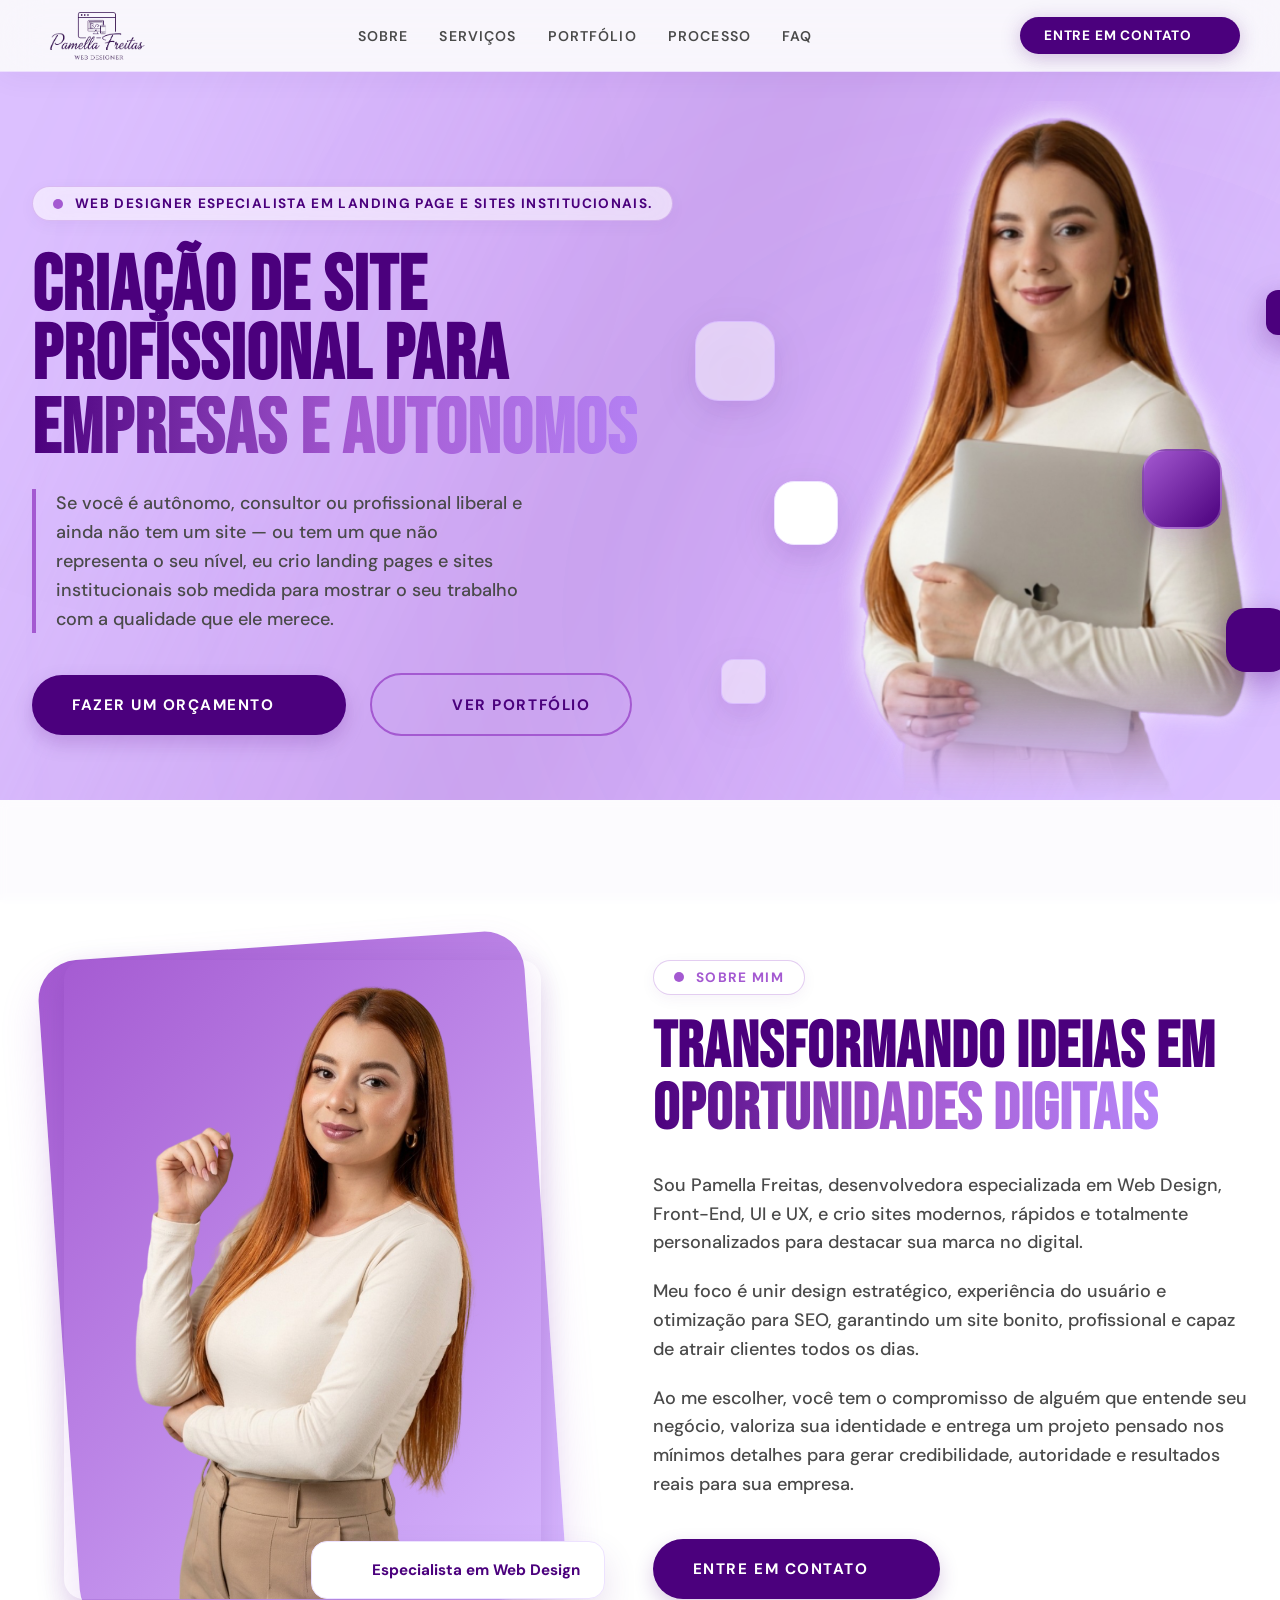
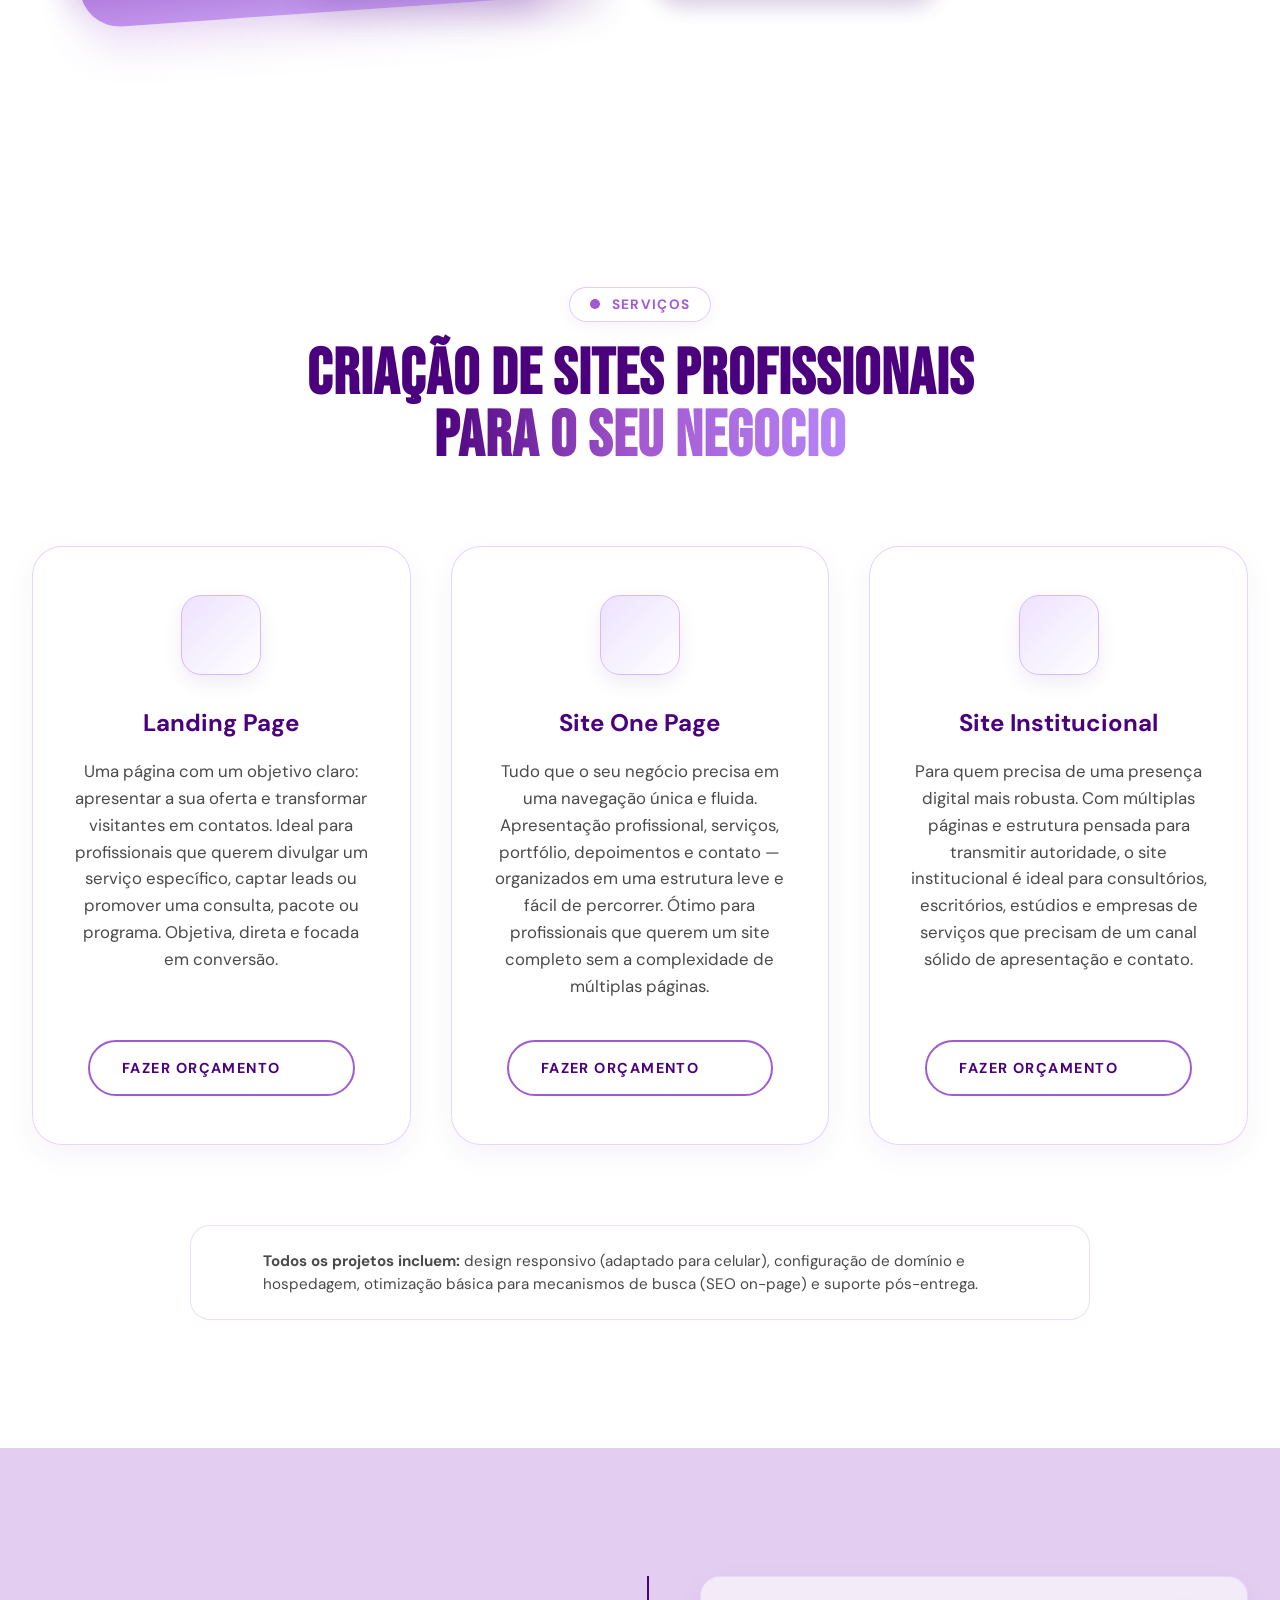
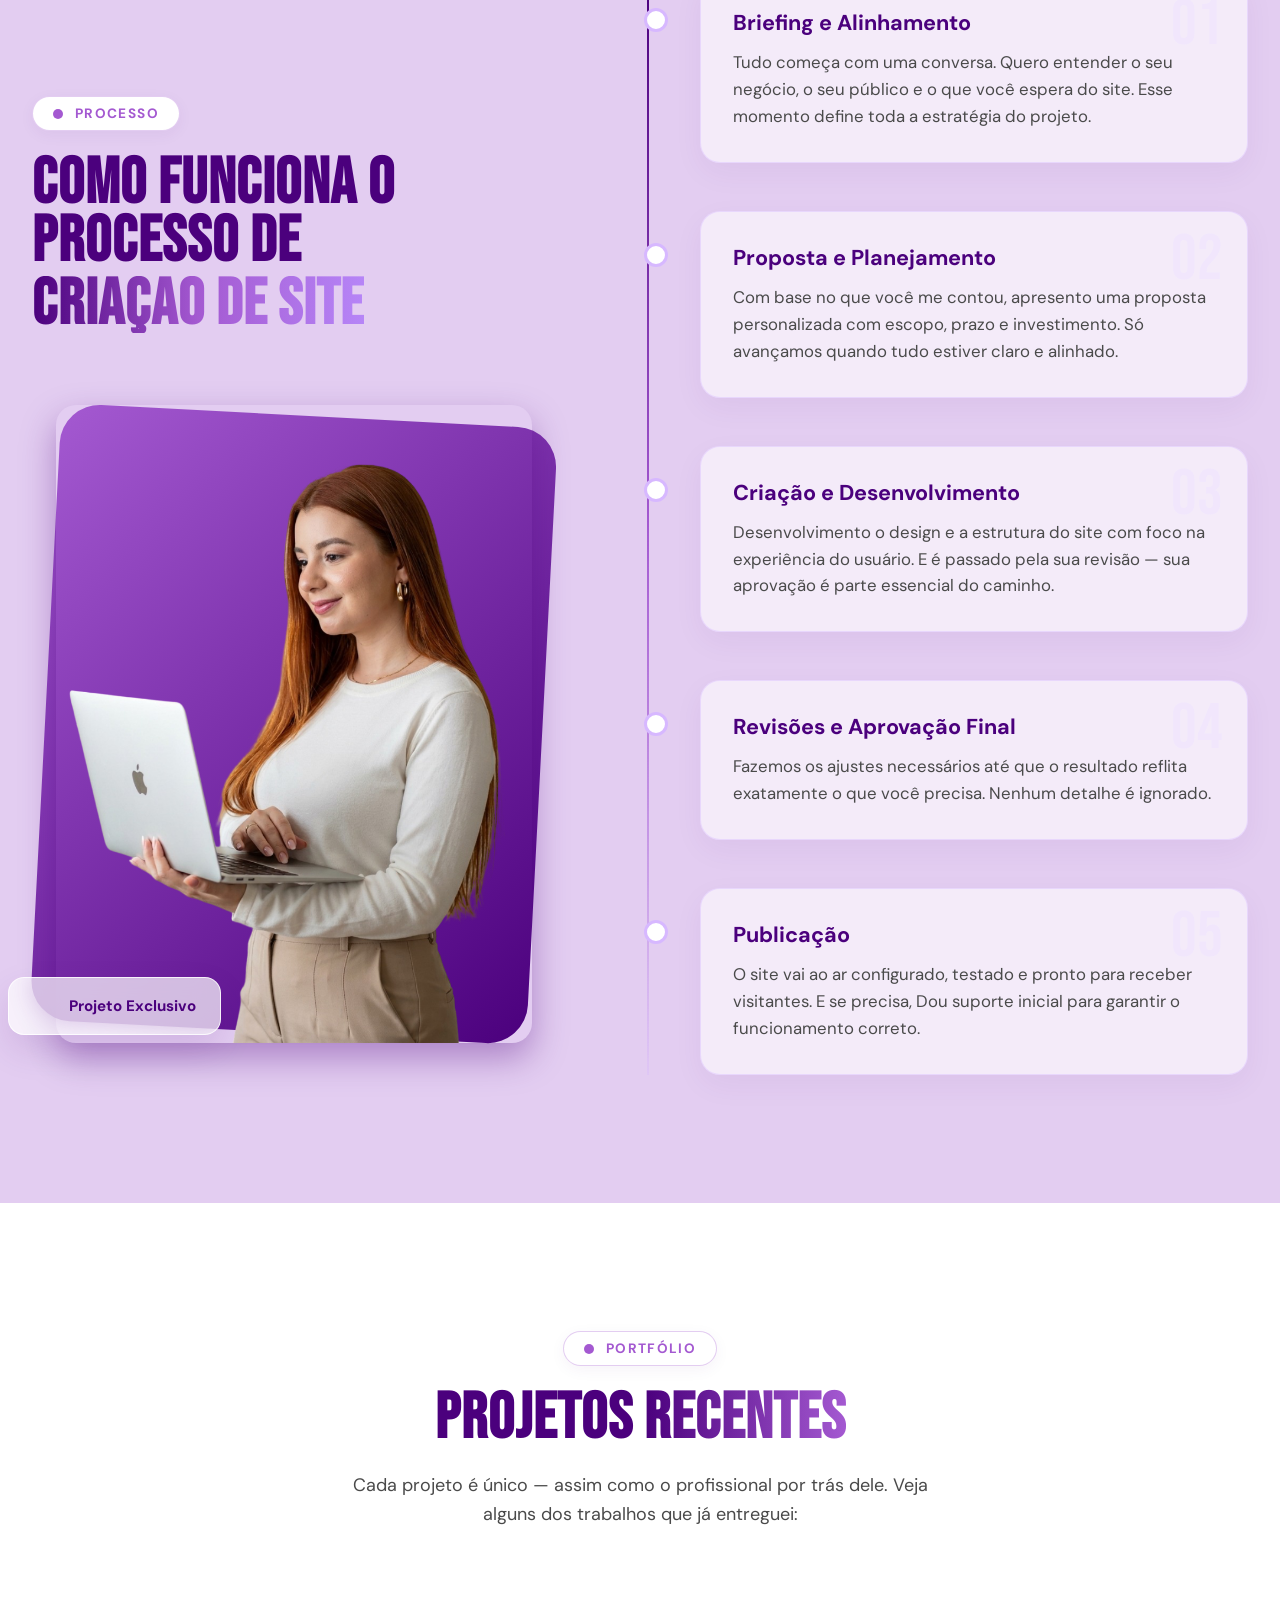
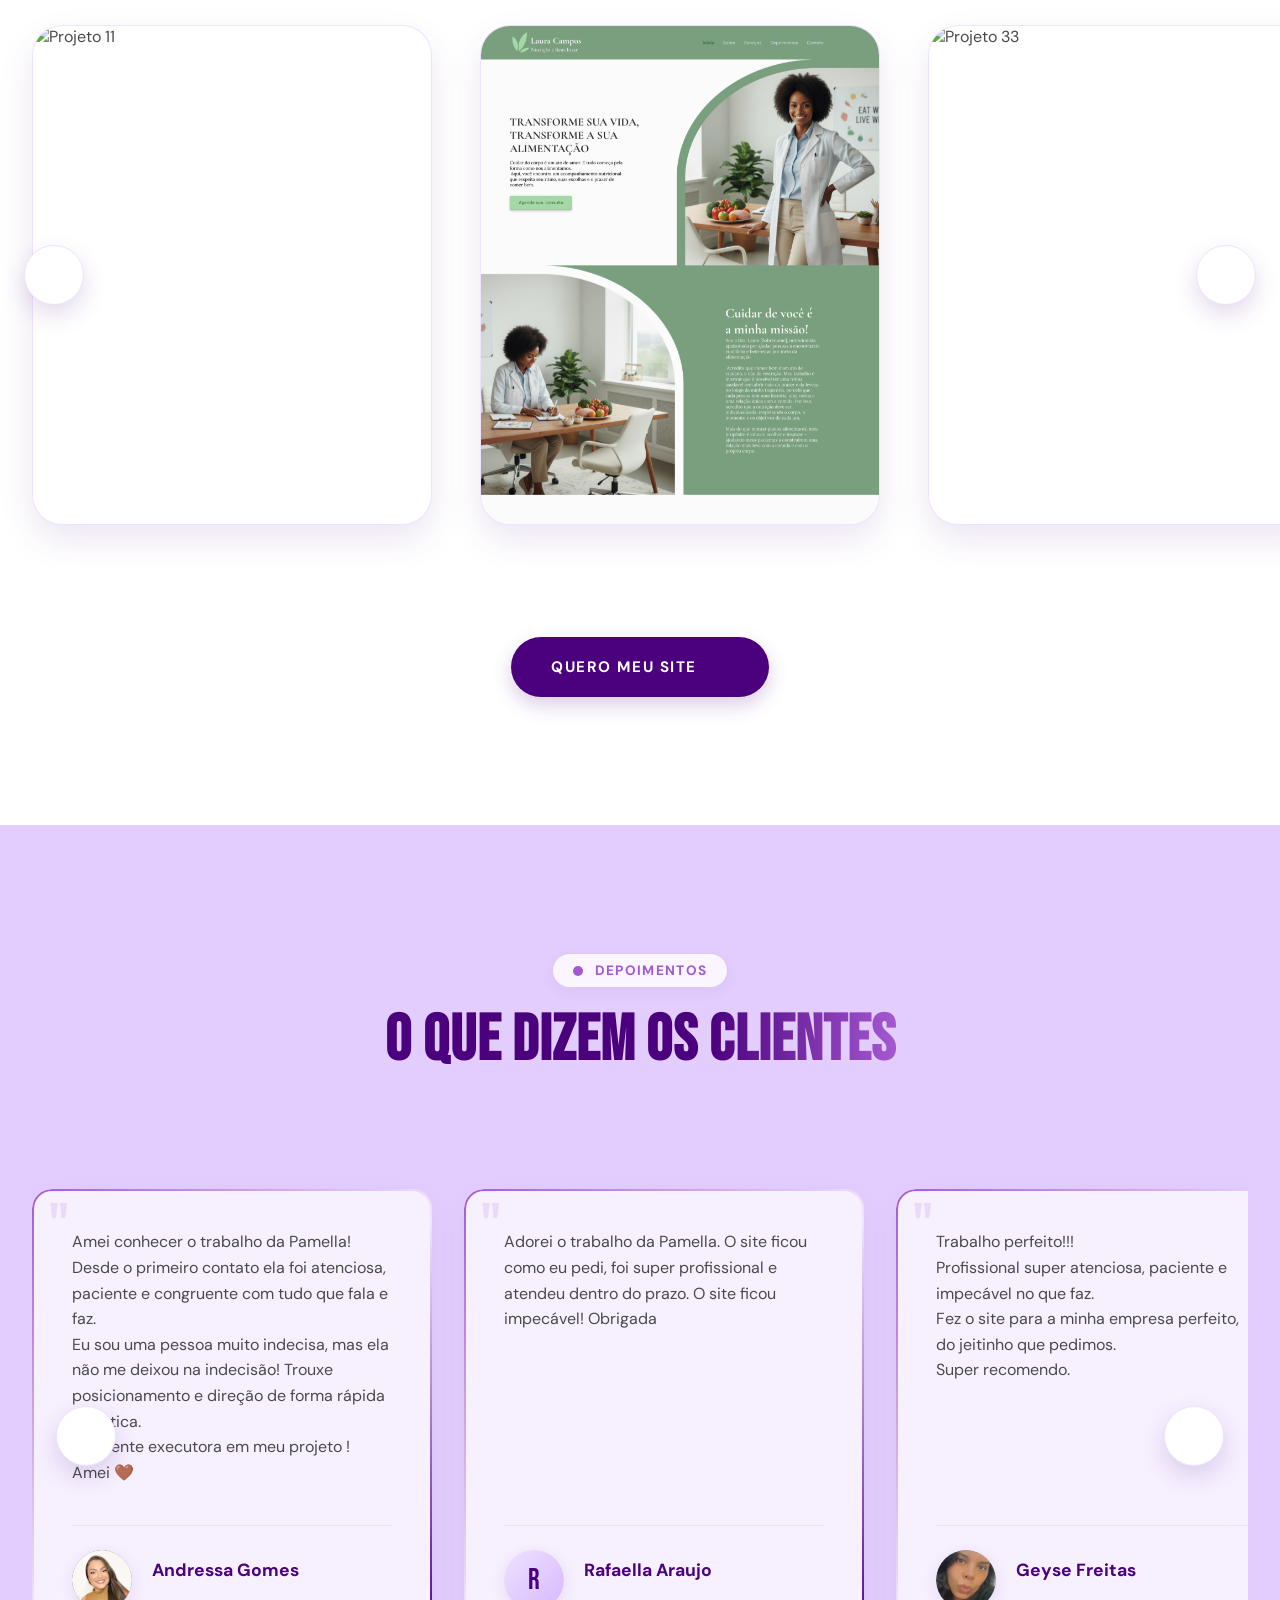
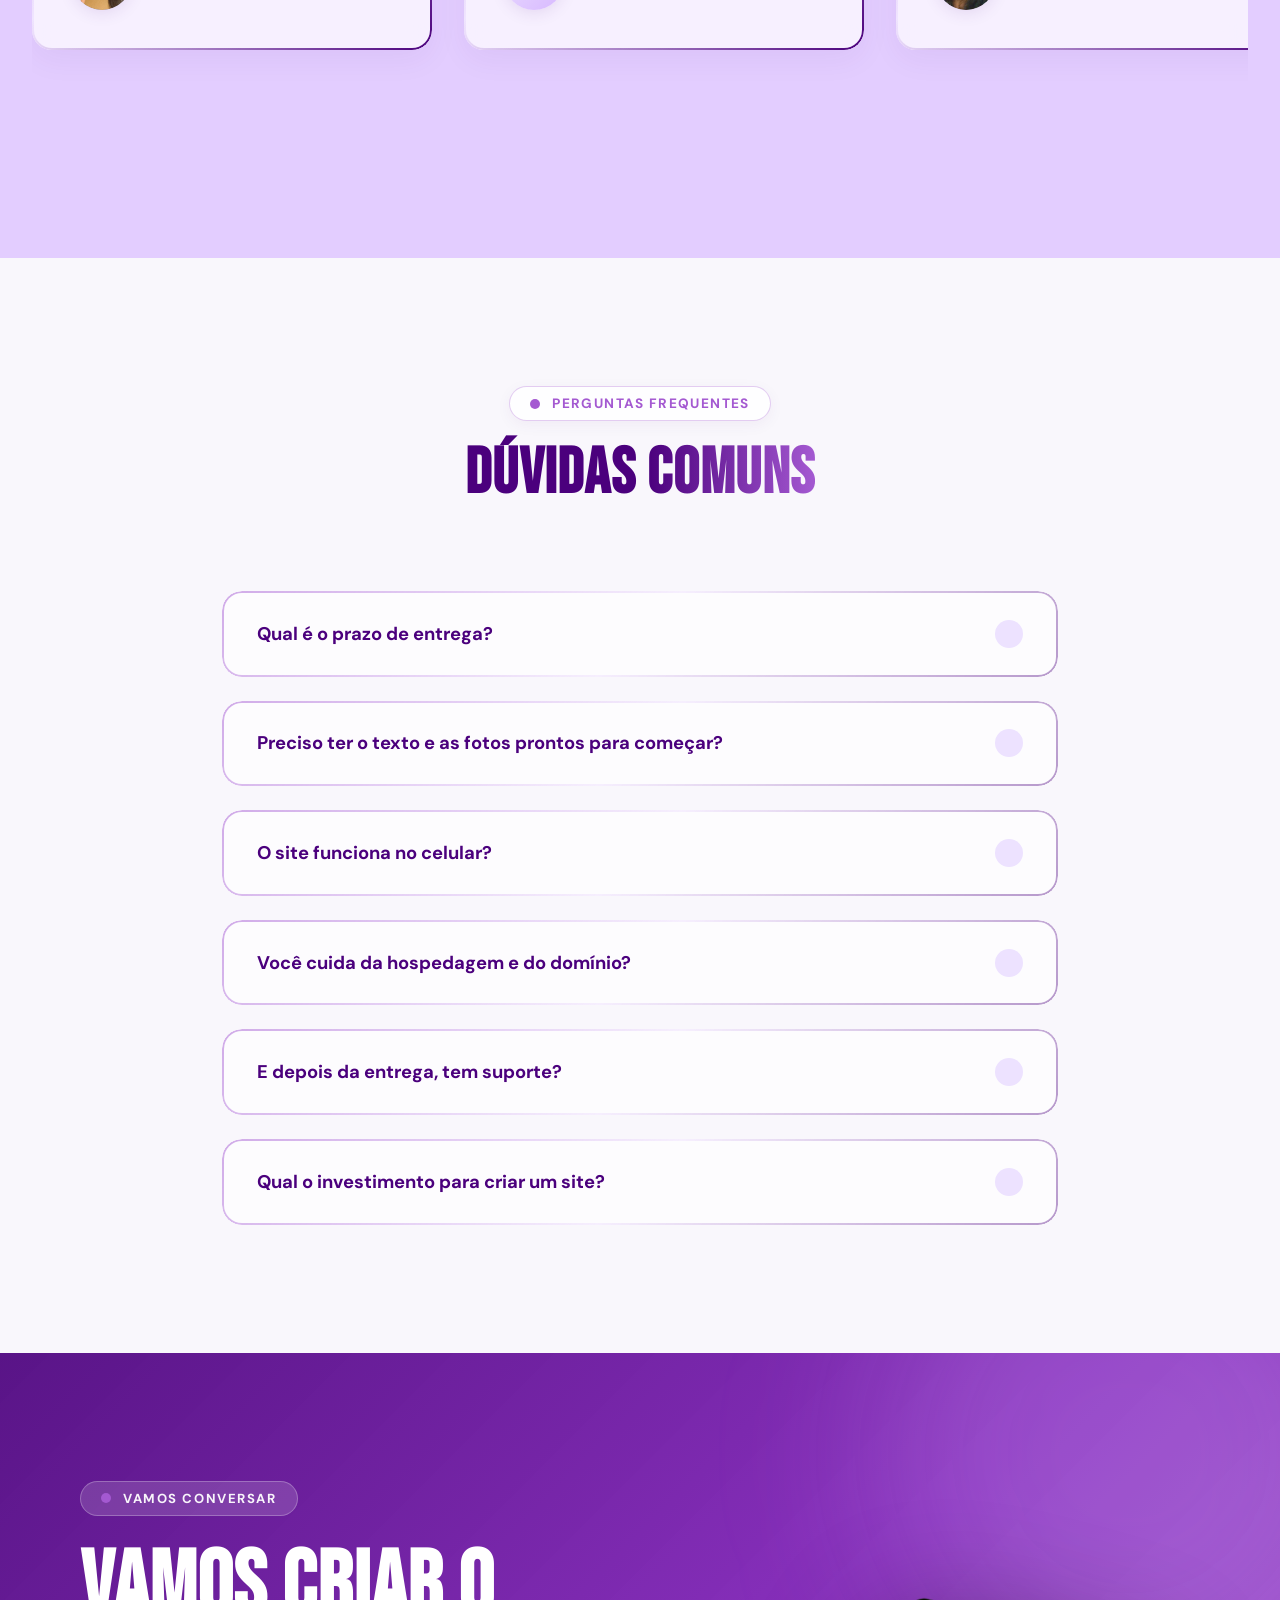
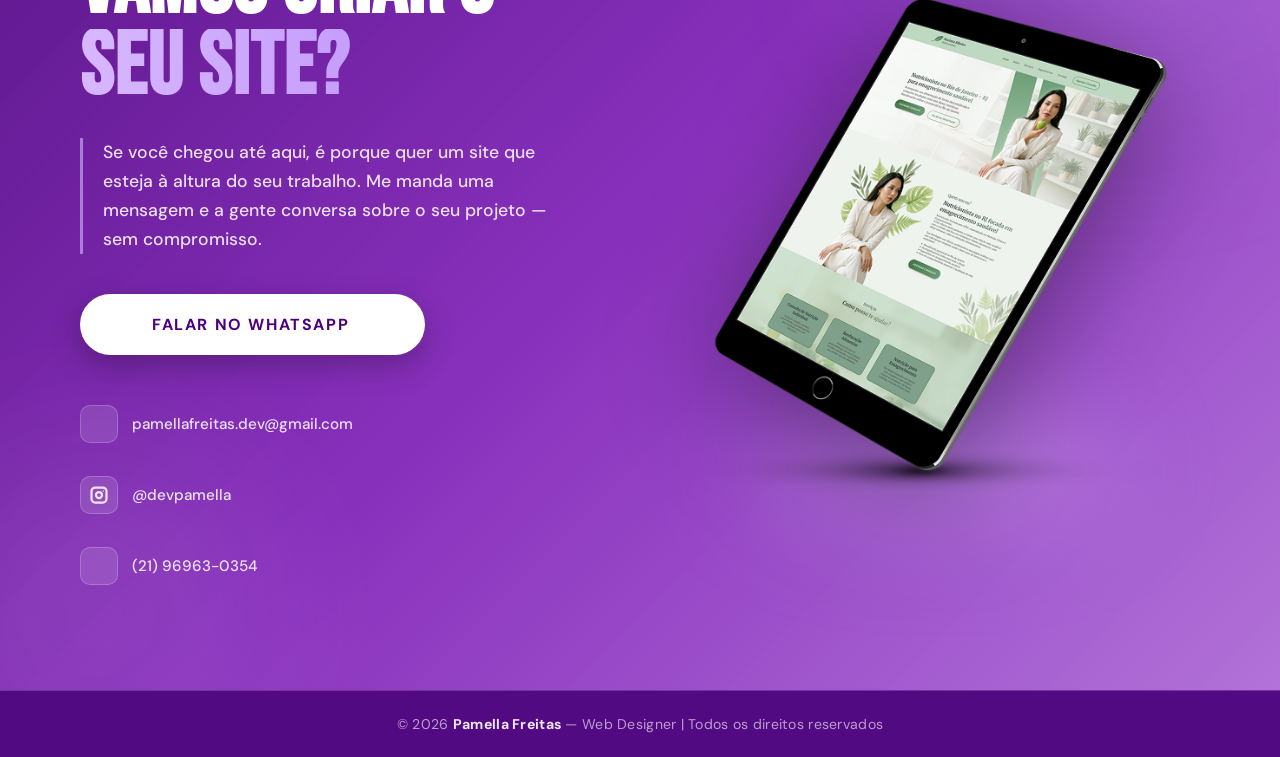
==== commit 17ea1ef8: "Novo site no ar" ====
--- a/index.html
+++ b/index.html
@@ -4,19 +4,60 @@
 <head>
     <meta charset="utf-8" />
     <meta name="viewport" content="width=device-width, initial-scale=1.0" />
-    <title>Pamella - Web Designer Especialista</title>
-    <meta name="description" content="Pamella Freitas, Web Designer especialista em criação de sites profissionais, landing pages e sites institucionais para empresas e autônomos.">
-
-    <!-- Preconnects para recursos externos -->
+
+    <!-- ═══════════════════════════════════════════
+         SEO PRIMÁRIO
+    ═══════════════════════════════════════════ -->
+    <title>Pamella Freitas | Web Designer no Rio de Janeiro — Landing Pages e Sites Profissionais</title>
+    <meta name="description" content="Pamella Freitas é Web Designer no Rio de Janeiro especializada em criação de landing pages, sites institucionais e sites one page para empresas e autônomos. Design responsivo, SEO e entrega rápida.">
+    <meta name="keywords" content="web designer rio de janeiro, criação de site profissional, landing page, site institucional, design de site, web design RJ, site para autônomo, site para empresa, Pamella Freitas web designer">
+    <meta name="author" content="Pamella Freitas">
+    <meta name="robots" content="index, follow, max-snippet:-1, max-image-preview:large, max-video-preview:-1">
+    <link rel="canonical" href="https://www.pamellafreitas.com.br/">
+
+    <!-- ═══════════════════════════════════════════
+         GEO — DADOS GEOGRÁFICOS
+    ═══════════════════════════════════════════ -->
+    <meta name="geo.region" content="BR-RJ">
+    <meta name="geo.placename" content="Rio de Janeiro, Rio de Janeiro, Brasil">
+    <meta name="geo.position" content="-22.9068;-43.1729">
+    <meta name="ICBM" content="-22.9068, -43.1729">
+    <meta name="language" content="pt-BR">
+    <meta name="content-language" content="pt-BR">
+
+    <!-- ═══════════════════════════════════════════
+         OPEN GRAPH (Facebook, LinkedIn, WhatsApp)
+    ═══════════════════════════════════════════ -->
+    <meta property="og:type" content="website">
+    <meta property="og:locale" content="pt_BR">
+    <meta property="og:site_name" content="Pamella Freitas Web Designer">
+    <meta property="og:title" content="Pamella Freitas | Web Designer no Rio de Janeiro">
+    <meta property="og:description" content="Landing pages e sites institucionais profissionais para empresas e autônomos. Design moderno, responsivo e otimizado para SEO. Entre em contato e solicite seu orçamento.">
+    <meta property="og:url" content="https://www.pamellafreitas.com.br/">
+    <meta property="og:image" content="https://www.pamellafreitas.com.br/assets/img/pamella-criacao-de-site.png">
+    <meta property="og:image:width" content="1200">
+    <meta property="og:image:height" content="630">
+    <meta property="og:image:alt" content="Pamella Freitas - Web Designer no Rio de Janeiro">
+
+    <!-- ═══════════════════════════════════════════
+         TWITTER CARD
+    ═══════════════════════════════════════════ -->
+    <meta name="twitter:card" content="summary_large_image">
+    <meta name="twitter:title" content="Pamella Freitas | Web Designer no Rio de Janeiro">
+    <meta name="twitter:description" content="Landing pages e sites institucionais para empresas e autônomos. Design responsivo e profissional.">
+    <meta name="twitter:image" content="https://www.pamellafreitas.com.br/assets/img/pamella-criacao-de-site.png">
+    <meta name="twitter:image:alt" content="Pamella Freitas - Web Designer no Rio de Janeiro">
+
+    <!-- ═══════════════════════════════════════════
+         PRECONNECTS + FONTS
+    ═══════════════════════════════════════════ -->
     <link rel="preconnect" href="https://fonts.googleapis.com" />
     <link rel="preconnect" href="https://fonts.gstatic.com" crossorigin />
-
-    <!-- Fonts -->
     <link
         href="https://fonts.googleapis.com/css2?family=DM+Sans:wght@400;500;700&family=Bebas+Neue&family=Barlow+Condensed:wght@400;700&display=swap"
         rel="stylesheet" />
 
-    <!-- Icons: defer para não bloquear o parse do HTML -->
+    <!-- Icons -->
     <script src="https://unpkg.com/lucide@latest" defer></script>
 
     <!-- Styles -->
@@ -858,6 +899,205 @@
         </div>
     </footer>
 
+
+    <!-- ═══════════════════════════════════════════
+         SCHEMA.ORG — JSON-LD (SEO + GEO)
+         Dados estruturados para Google, ChatGPT,
+         Perplexity, Bing Copilot e IA em geral.
+    ═══════════════════════════════════════════ -->
+    <script type="application/ld+json">
+    {
+      "@context": "https://schema.org",
+      "@graph": [
+
+        {
+          "@type": "Person",
+          "@id": "https://www.pamellafreitas.com.br/#person",
+          "name": "Pamella Freitas",
+          "jobTitle": "Web Designer",
+          "description": "Web Designer especialista em cria\u00e7\u00e3o de landing pages, sites institucionais e sites one page. Atua com design responsivo, UI/UX e otimiza\u00e7\u00e3o para SEO.",
+          "url": "https://www.pamellafreitas.com.br/",
+          "image": "https://www.pamellafreitas.com.br/assets/img/Pamella-web-designer.png",
+          "email": "pamellafreitas.dev@gmail.com",
+          "telephone": "+55-21-96963-0354",
+          "address": {
+            "@type": "PostalAddress",
+            "addressLocality": "Rio de Janeiro",
+            "addressRegion": "RJ",
+            "addressCountry": "BR"
+          },
+          "sameAs": [
+            "https://instagram.com/devpamella",
+            "https://wa.me/5521969630354"
+          ]
+        },
+
+        {
+          "@type": "LocalBusiness",
+          "@id": "https://www.pamellafreitas.com.br/#business",
+          "name": "Pamella Freitas Web Designer",
+          "description": "Cria\u00e7\u00e3o de sites profissionais no Rio de Janeiro: landing pages, sites institucionais e sites one page para empresas e aut\u00f4nomos. Design responsivo e SEO inclu\u00eddo.",
+          "url": "https://www.pamellafreitas.com.br/",
+          "logo": "https://www.pamellafreitas.com.br/assets/img/pamellawebdesigner-logo.png",
+          "image": "https://www.pamellafreitas.com.br/assets/img/pamella-criacao-de-site.png",
+          "telephone": "+55-21-96963-0354",
+          "email": "pamellafreitas.dev@gmail.com",
+          "priceRange": "$$",
+          "currenciesAccepted": "BRL",
+          "paymentAccepted": "PIX, Transfer\u00eancia Banc\u00e1ria",
+          "address": {
+            "@type": "PostalAddress",
+            "addressLocality": "Rio de Janeiro",
+            "addressRegion": "RJ",
+            "addressCountry": "BR"
+          },
+          "geo": {
+            "@type": "GeoCoordinates",
+            "latitude": "-22.9068",
+            "longitude": "-43.1729"
+          },
+          "areaServed": [
+            {
+              "@type": "State",
+              "name": "Rio de Janeiro"
+            },
+            {
+              "@type": "Country",
+              "name": "Brasil"
+            }
+          ],
+          "sameAs": [
+            "https://instagram.com/devpamella",
+            "https://wa.me/5521969630354"
+          ],
+          "aggregateRating": {
+            "@type": "AggregateRating",
+            "ratingValue": "5",
+            "bestRating": "5",
+            "worstRating": "1",
+            "reviewCount": "7"
+          },
+          "review": [
+            {
+              "@type": "Review",
+              "reviewRating": { "@type": "Rating", "ratingValue": "5" },
+              "author": { "@type": "Person", "name": "Andressa Gomes" },
+              "reviewBody": "Desde o primeiro contato ela foi atenciosa, paciente e congruente com tudo que fala e faz. Excelente executora em meu projeto!"
+            },
+            {
+              "@type": "Review",
+              "reviewRating": { "@type": "Rating", "ratingValue": "5" },
+              "author": { "@type": "Person", "name": "Geyse Freitas" },
+              "reviewBody": "Trabalho perfeito! Profissional super atenciosa, paciente e impec\u00e1vel no que faz. Fez o site para a minha empresa perfeito, do jeitinho que pedimos. Super recomendo."
+            },
+            {
+              "@type": "Review",
+              "reviewRating": { "@type": "Rating", "ratingValue": "5" },
+              "author": { "@type": "Person", "name": "Becca Leal" },
+              "reviewBody": "Trabalho perfeito, impec\u00e1vel! Super atenciosa e detalhista, foi tudo exatamente como eu queria."
+            }
+          ]
+        },
+
+        {
+          "@type": "WebSite",
+          "@id": "https://www.pamellafreitas.com.br/#website",
+          "url": "https://www.pamellafreitas.com.br/",
+          "name": "Pamella Freitas Web Designer",
+          "description": "Site oficial de Pamella Freitas, Web Designer no Rio de Janeiro.",
+          "inLanguage": "pt-BR",
+          "publisher": { "@id": "https://www.pamellafreitas.com.br/#person" }
+        },
+
+        {
+          "@type": "Service",
+          "@id": "https://www.pamellafreitas.com.br/#service-landing",
+          "name": "Cria\u00e7\u00e3o de Landing Page",
+          "description": "P\u00e1gina focada em convers\u00e3o para divulgar servi\u00ecos, captar leads ou promover um produto. Design responsivo, SEO on-page e entrega em 7 a 10 dias \u00fateis.",
+          "provider": { "@id": "https://www.pamellafreitas.com.br/#business" },
+          "areaServed": { "@type": "Country", "name": "Brasil" },
+          "serviceType": "Web Design"
+        },
+
+        {
+          "@type": "Service",
+          "@id": "https://www.pamellafreitas.com.br/#service-onepage",
+          "name": "Cria\u00e7\u00e3o de Site One Page",
+          "description": "Site completo em uma \u00fanica p\u00e1gina com navega\u00e7\u00e3o fluida: apresenta\u00e7\u00e3o, servi\u00e7os, portf\u00f3lio, depoimentos e contato.",
+          "provider": { "@id": "https://www.pamellafreitas.com.br/#business" },
+          "areaServed": { "@type": "Country", "name": "Brasil" },
+          "serviceType": "Web Design"
+        },
+
+        {
+          "@type": "Service",
+          "@id": "https://www.pamellafreitas.com.br/#service-institucional",
+          "name": "Cria\u00e7\u00e3o de Site Institucional",
+          "description": "Site com m\u00faltiplas p\u00e1ginas para empresas, consult\u00f3rios, escrit\u00f3rios e est\u00fadios que precisam de uma presen\u00e7a digital robusta e profissional.",
+          "provider": { "@id": "https://www.pamellafreitas.com.br/#business" },
+          "areaServed": { "@type": "Country", "name": "Brasil" },
+          "serviceType": "Web Design"
+        },
+
+        {
+          "@type": "FAQPage",
+          "@id": "https://www.pamellafreitas.com.br/#faq",
+          "mainEntity": [
+            {
+              "@type": "Question",
+              "name": "Qual \u00e9 o prazo de entrega de um site?",
+              "acceptedAnswer": {
+                "@type": "Answer",
+                "text": "O prazo varia conforme o tipo e a complexidade do projeto. Em geral, landing pages ficam prontas em 7 a 10 dias \u00fateis, e sites institucionais entre 15 e 21 dias \u00fateis — ap\u00f3s a aprova\u00e7\u00e3o do briefing e do pagamento inicial."
+              }
+            },
+            {
+              "@type": "Question",
+              "name": "Preciso ter o texto e as fotos prontos para come\u00e7ar?",
+              "acceptedAnswer": {
+                "@type": "Answer",
+                "text": "N\u00e3o necessariamente. Os textos podem ser desenvolvidos durante o projeto. J\u00e1 as imagens podem ser enviadas por voc\u00ea ou definimos alternativas para compor o site da melhor forma."
+              }
+            },
+            {
+              "@type": "Question",
+              "name": "O site funciona no celular?",
+              "acceptedAnswer": {
+                "@type": "Answer",
+                "text": "Sim. Todos os sites entregues s\u00e3o responsivos, ou seja, se adaptam perfeitamente a qualquer tamanho de tela — celular, tablet ou computador."
+              }
+            },
+            {
+              "@type": "Question",
+              "name": "Voc\u00ea cuida da hospedagem e do dom\u00ednio?",
+              "acceptedAnswer": {
+                "@type": "Answer",
+                "text": "Sim. Oriento e auxilio na contrata\u00e7\u00e3o de hospedagem e dom\u00ednio, e cuido de toda a configura\u00e7\u00e3o t\u00e9cnica para o site ir ao ar sem complica\u00e7\u00f5es."
+              }
+            },
+            {
+              "@type": "Question",
+              "name": "Depois da entrega tem suporte?",
+              "acceptedAnswer": {
+                "@type": "Answer",
+                "text": "Ofere\u00e7o suporte inicial para garantir o funcionamento correto. Os detalhes sobre manuten\u00e7\u00e3o cont\u00ednua s\u00e3o combinados de acordo com a sua necessidade."
+              }
+            },
+            {
+              "@type": "Question",
+              "name": "Qual o investimento para criar um site?",
+              "acceptedAnswer": {
+                "@type": "Answer",
+                "text": "Cada projeto \u00e9 \u00fanico, por isso o valor depende das funcionalidades e objetivos do seu neg\u00f3cio. Entre em contato para solicitar um or\u00e7amento sem compromisso pelo WhatsApp: +55 21 96963-0354."
+              }
+            }
+          ]
+        }
+
+      ]
+    }
+    </script>
+
     <!-- Scripts -->
     <script src="script.js"></script>
 </body>
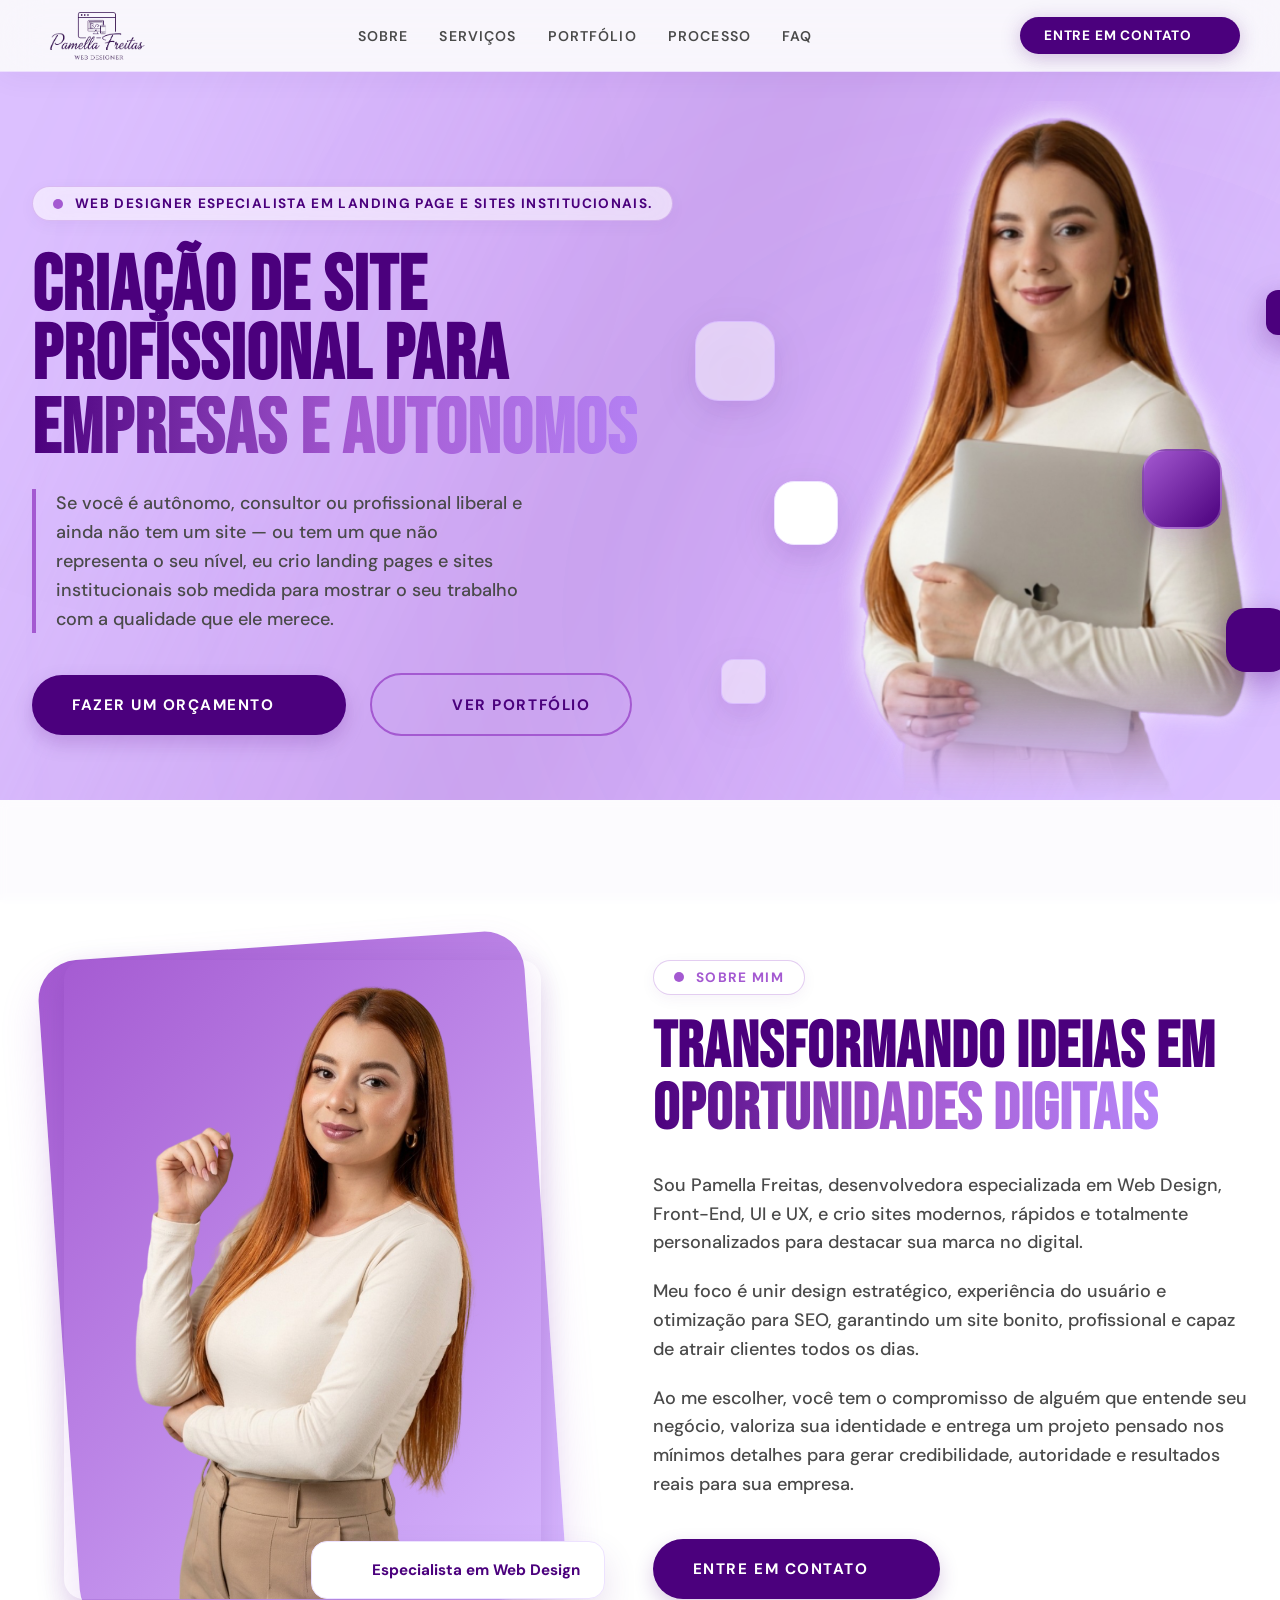
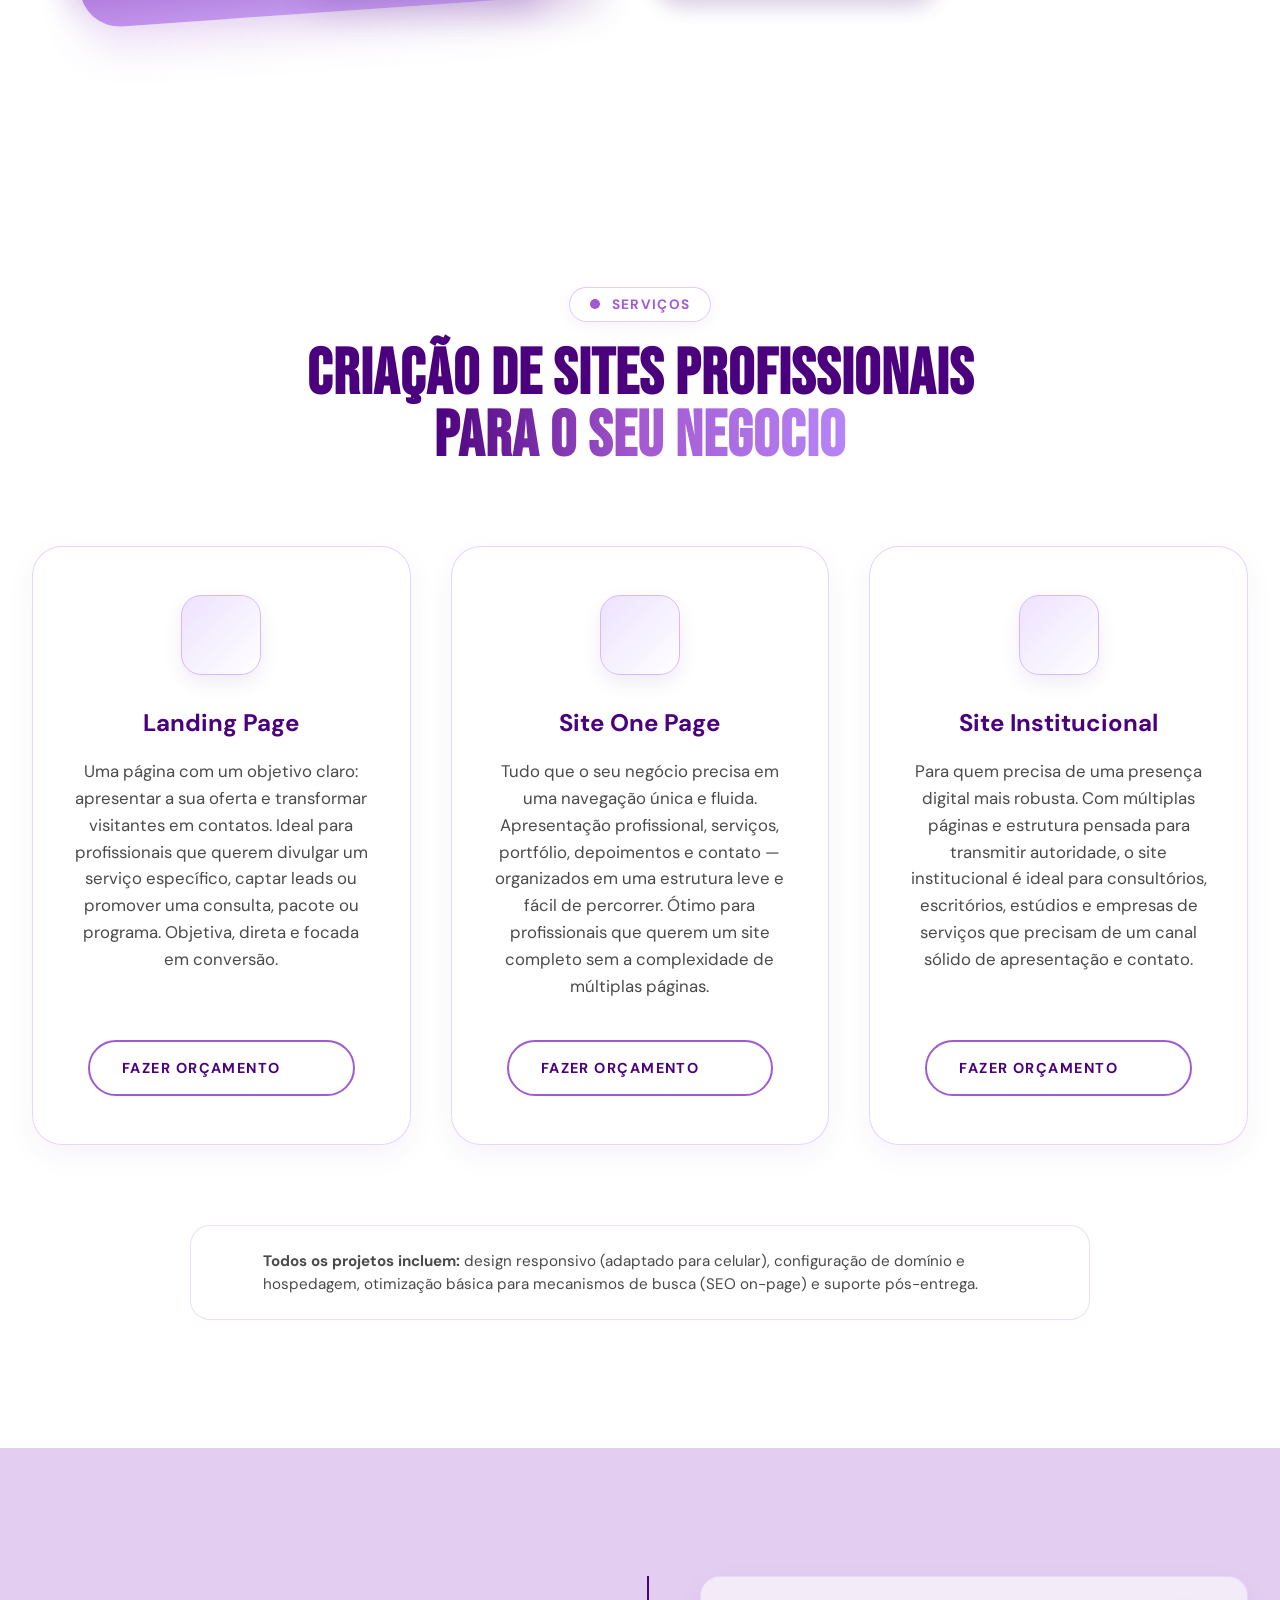
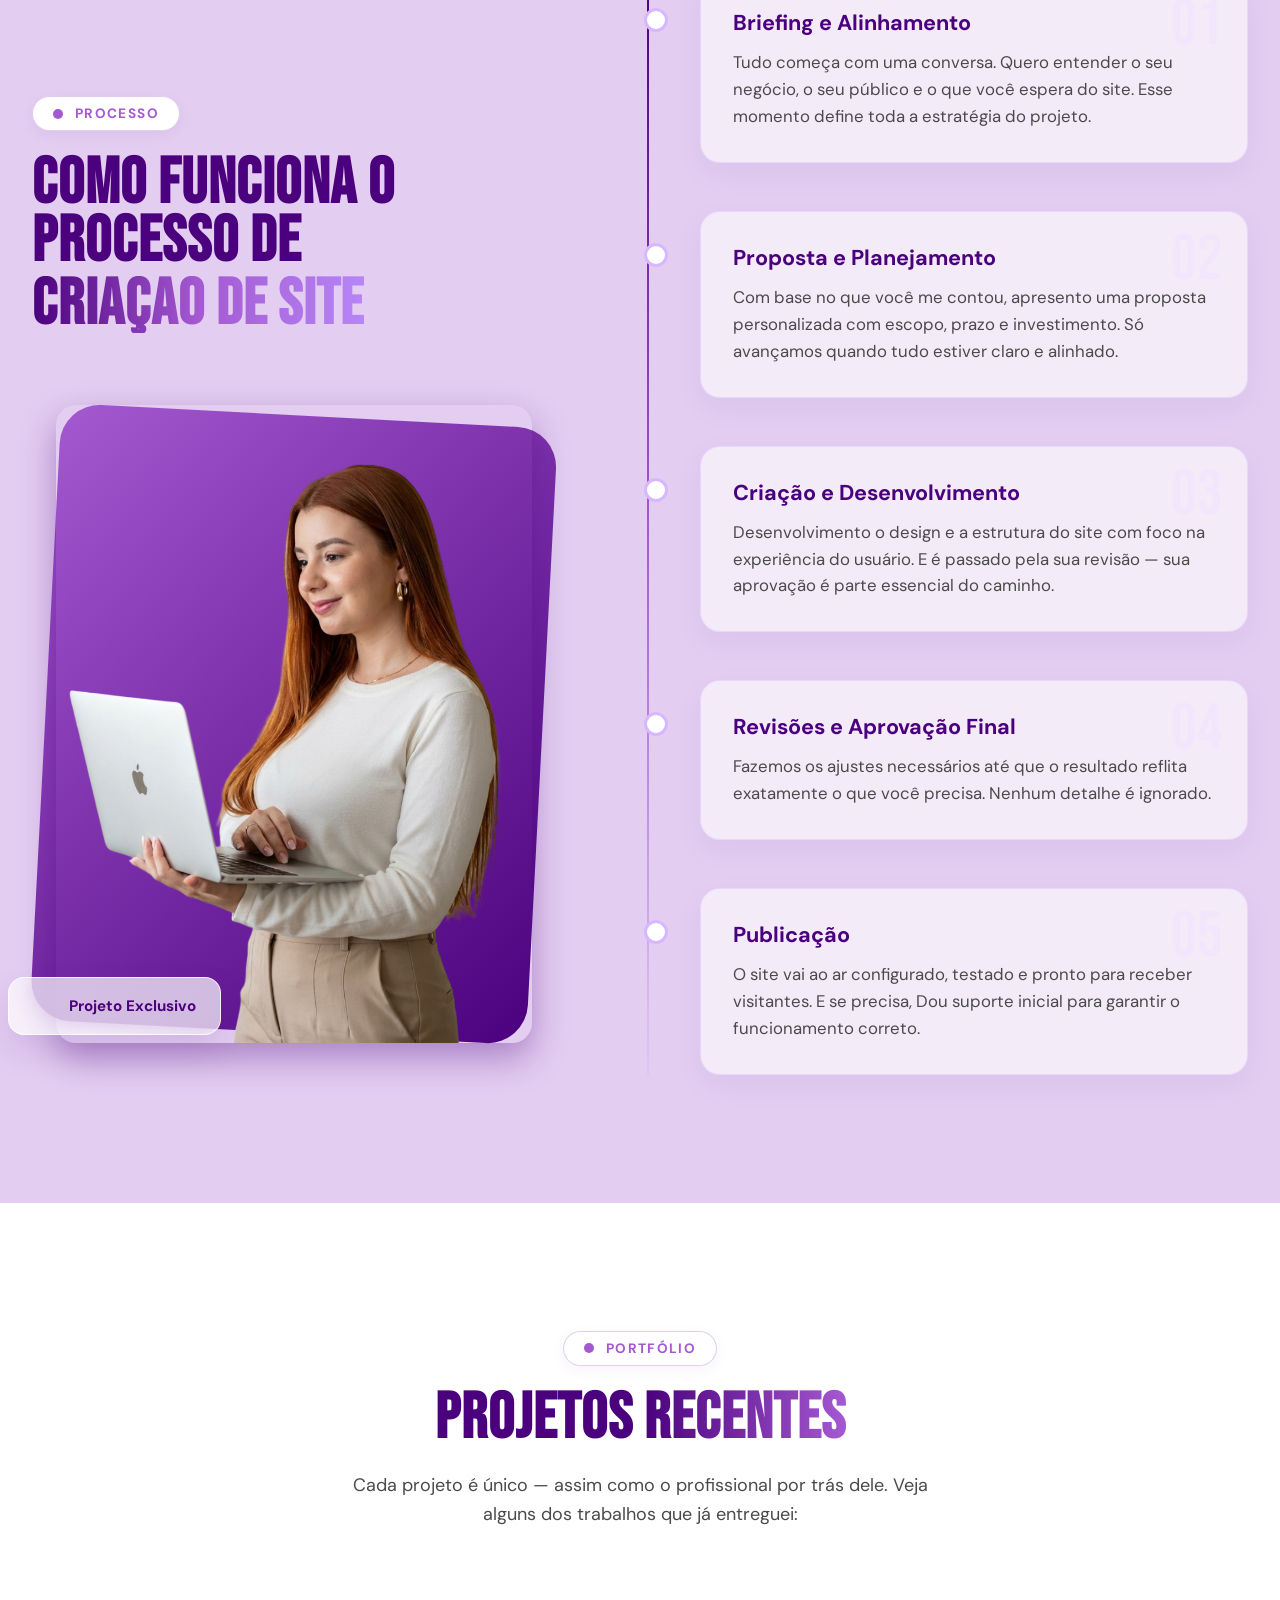
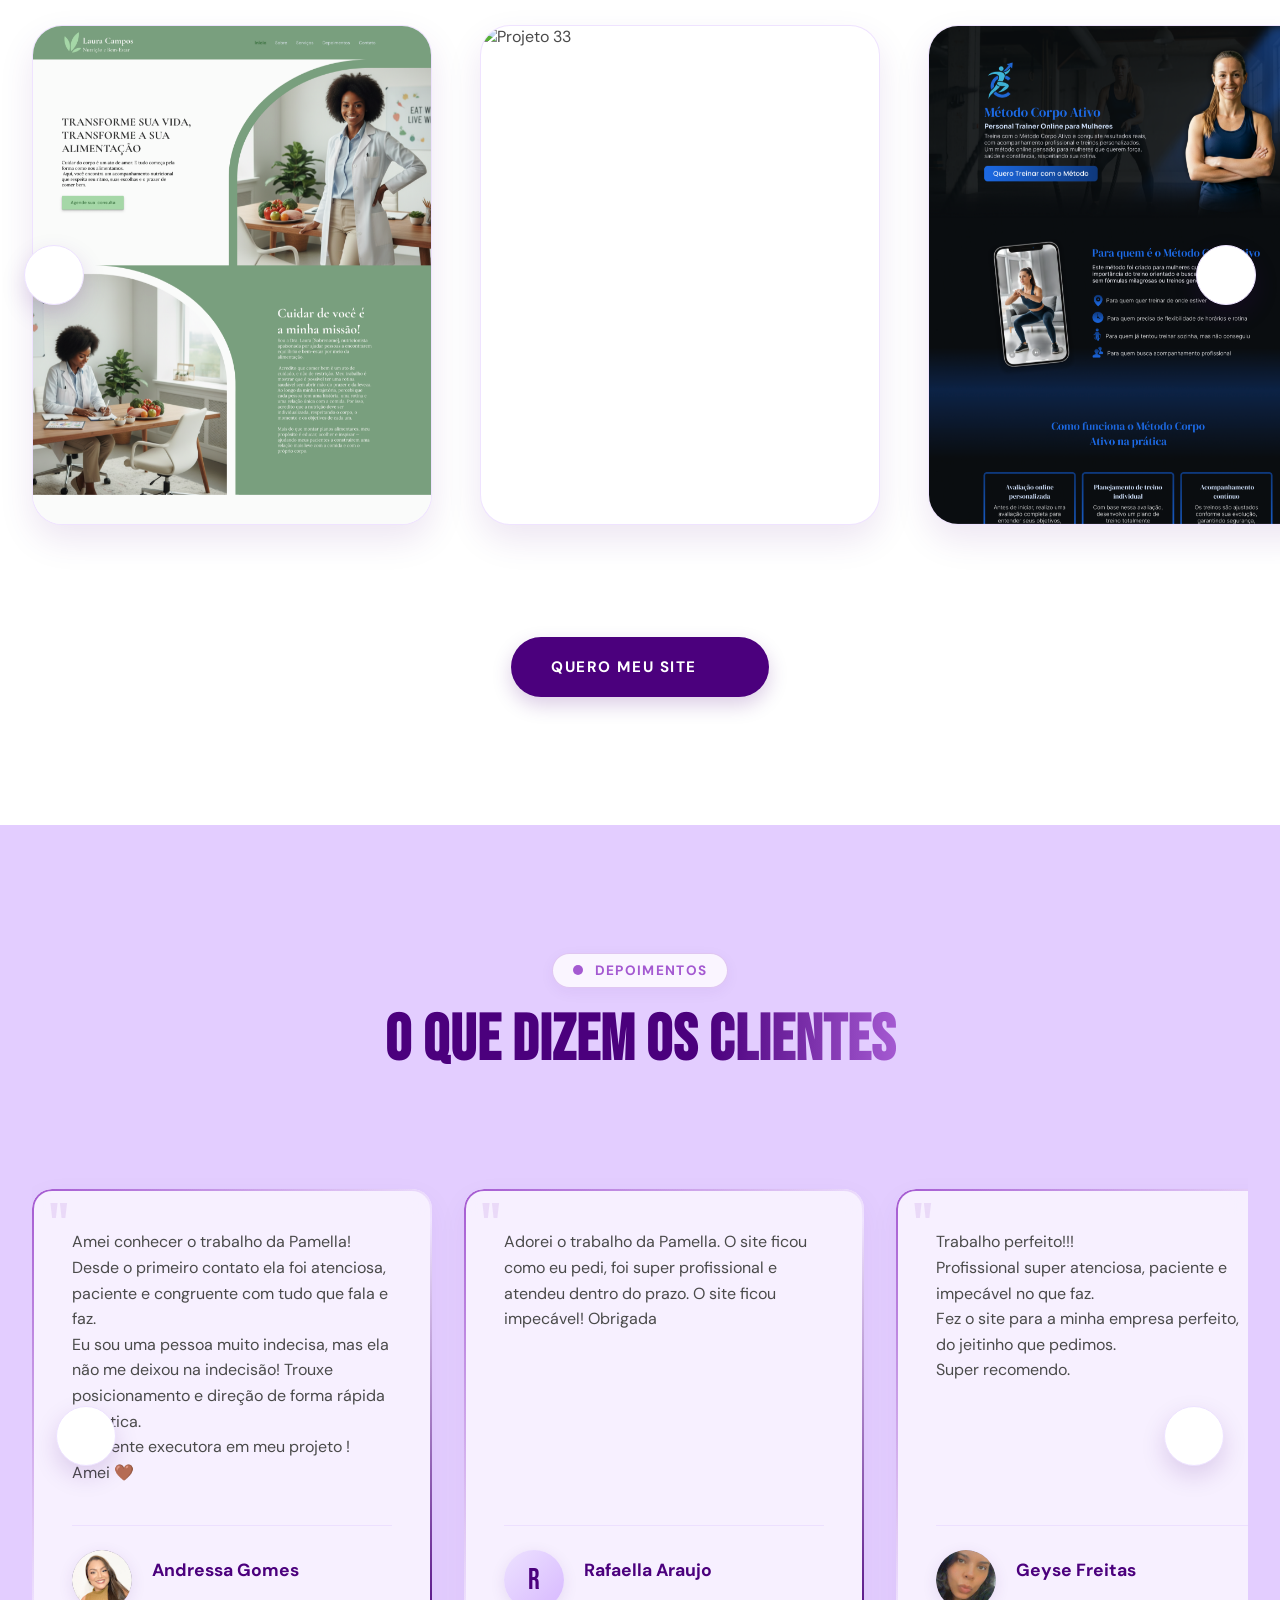
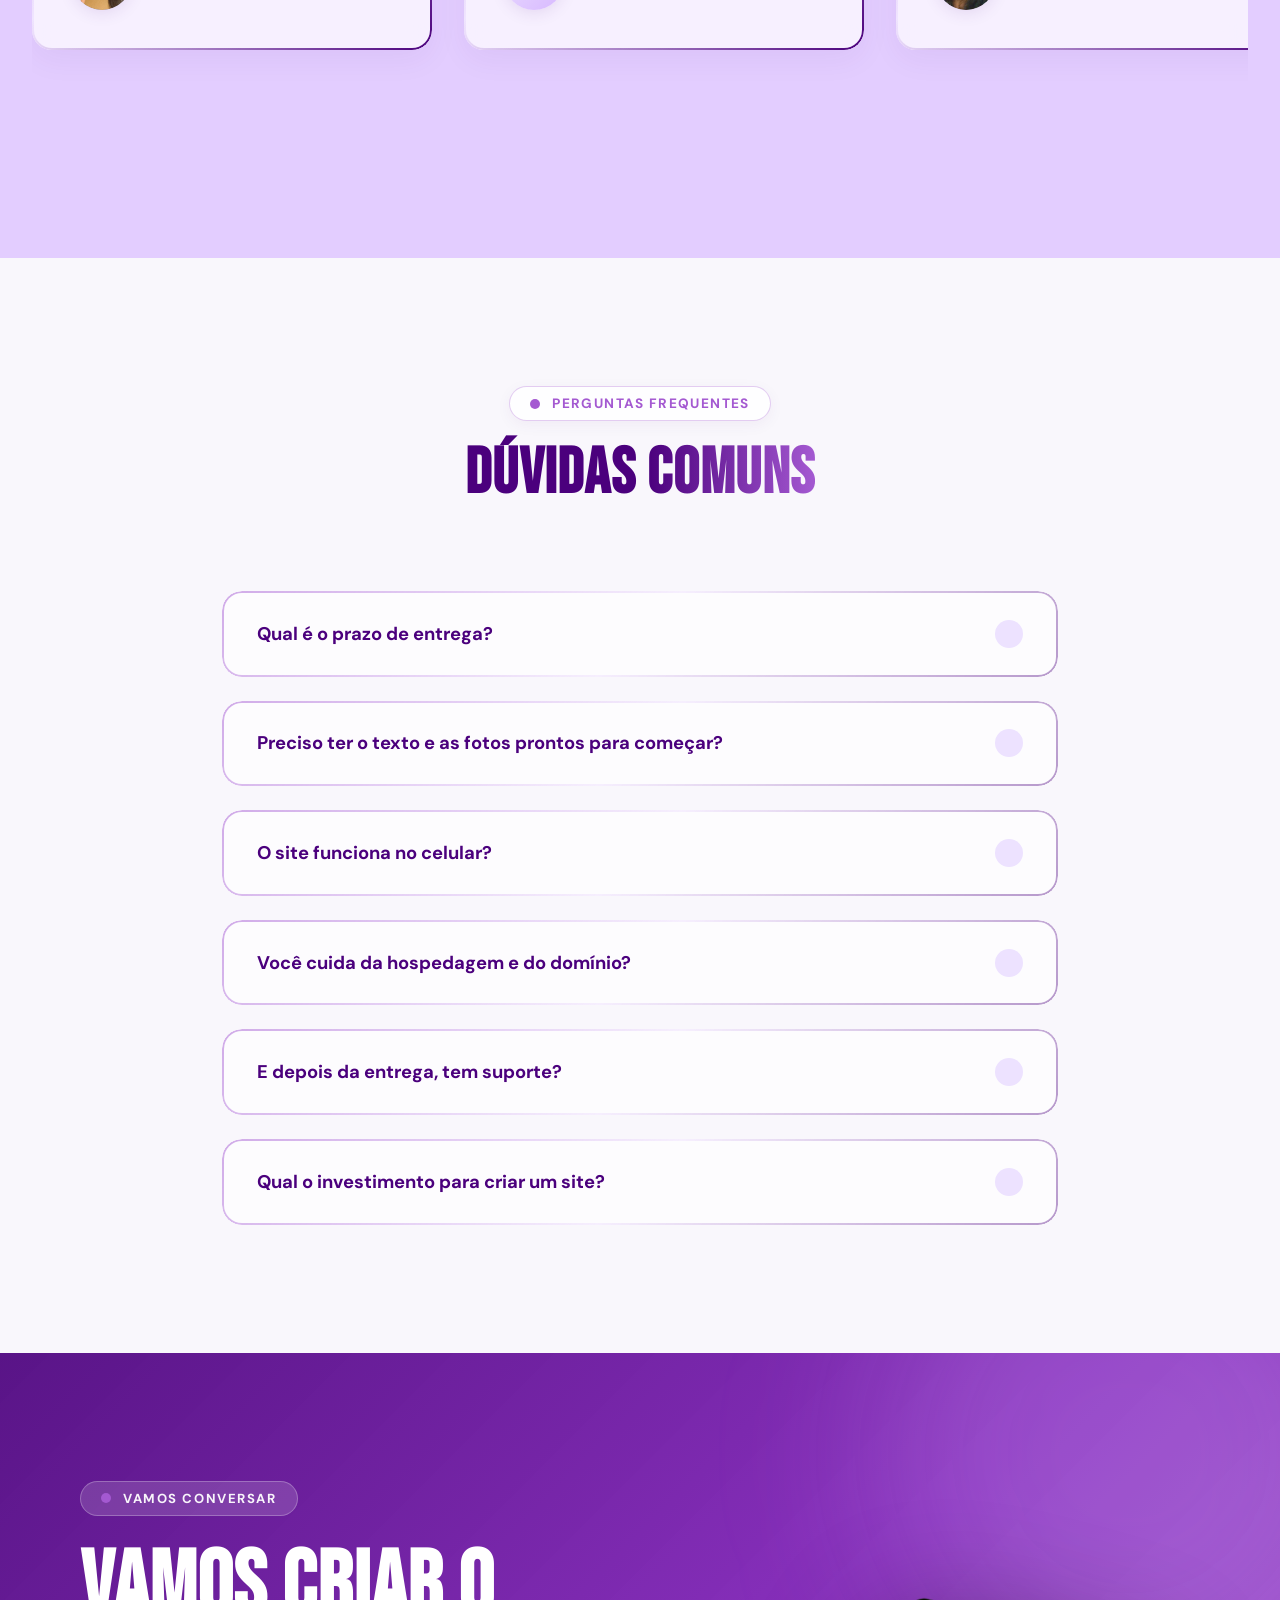
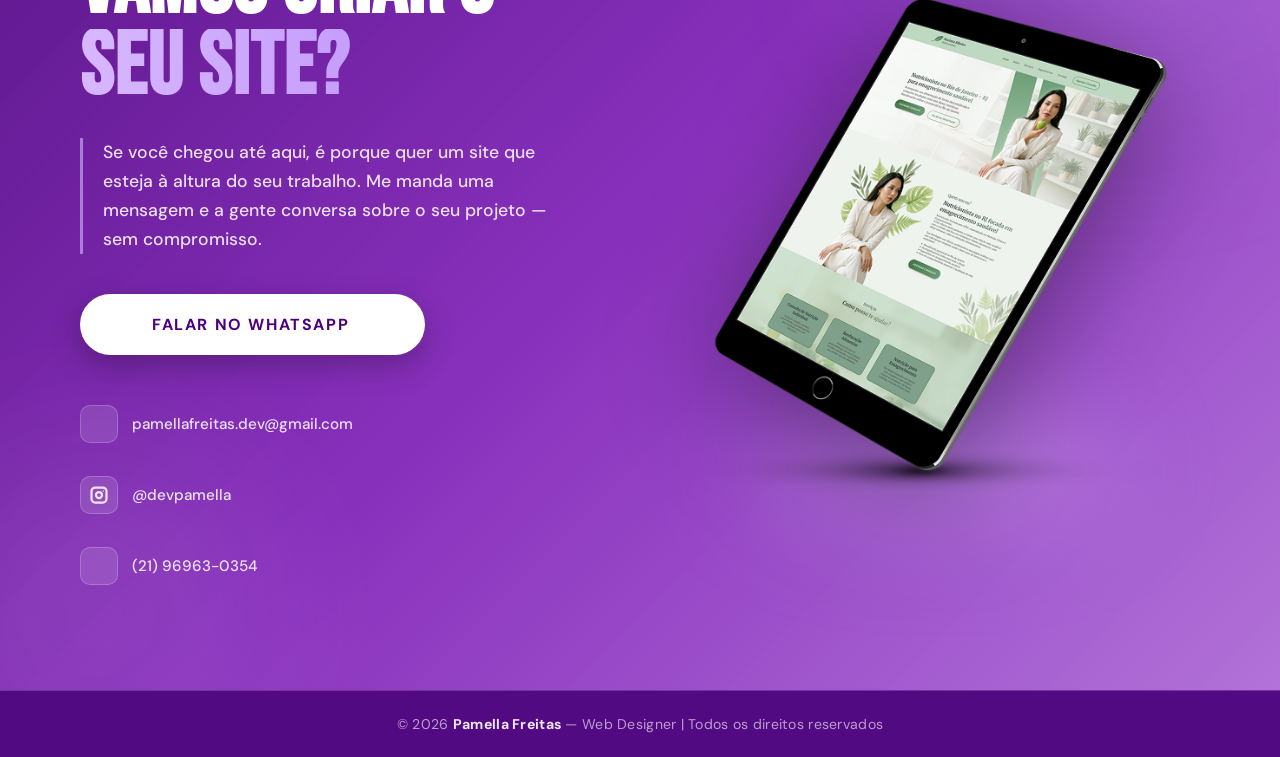
==== commit 61036265: "acrescentado mais projetos" ====
--- a/index.html
+++ b/index.html
@@ -427,13 +427,6 @@
                 <button class="slider-nav prev-btn" onclick="scrollPortfolio(-1)"><i
                         data-lucide="chevron-left"></i></button>
                 <div class="portfolio-slider-track" id="portfolio-track">
-                    <div class="slider-item" onclick="openLightbox('assets/img/projeto-11.png')">
-                        <img src="assets/img/projeto-11.png" alt="Projeto 11" class="slider-img">
-                        <div class="slider-hover">
-                            <div class="slider-btn"><i data-lucide="zoom-in"></i> Ver Projeto</div>
-                        </div>
-                    </div>
-
                     <div class="slider-item" onclick="openLightbox('assets/img/projeto-22.png')">
                         <img src="assets/img/projeto-22.png" alt="Projeto 22" class="slider-img" loading="lazy">
                         <div class="slider-hover">
@@ -478,6 +471,34 @@
 
                     <div class="slider-item" onclick="openLightbox('assets/img/projeto-88.png')">
                         <img src="assets/img/projeto-88.png" alt="Projeto 88" class="slider-img" loading="lazy">
+                        <div class="slider-hover">
+                            <div class="slider-btn"><i data-lucide="zoom-in"></i> Ver Projeto</div>
+                        </div>
+                    </div>
+
+                    <div class="slider-item" onclick="openLightbox('assets/img/projeto-advocacia-claro.png')">
+                        <img src="assets/img/projeto-advocacia-claro.png" alt="Projeto Advocacia Claro" class="slider-img" loading="lazy">
+                        <div class="slider-hover">
+                            <div class="slider-btn"><i data-lucide="zoom-in"></i> Ver Projeto</div>
+                        </div>
+                    </div>
+
+                    <div class="slider-item" onclick="openLightbox('assets/img/projeto-odontologia.png')">
+                        <img src="assets/img/projeto-odontologia.png" alt="Projeto Odontologia" class="slider-img" loading="lazy">
+                        <div class="slider-hover">
+                            <div class="slider-btn"><i data-lucide="zoom-in"></i> Ver Projeto</div>
+                        </div>
+                    </div>
+
+                    <div class="slider-item" onclick="openLightbox('assets/img/projeto-advocacia-escuro.png')">
+                        <img src="assets/img/projeto-advocacia-escuro.png" alt="Projeto Advocacia Escuro" class="slider-img" loading="lazy">
+                        <div class="slider-hover">
+                            <div class="slider-btn"><i data-lucide="zoom-in"></i> Ver Projeto</div>
+                        </div>
+                    </div>
+
+                    <div class="slider-item" onclick="openLightbox('assets/img/projeto-psicologia.png')">
+                        <img src="assets/img/projeto-psicologia.png" alt="Projeto Psicologia" class="slider-img" loading="lazy">
                         <div class="slider-hover">
                             <div class="slider-btn"><i data-lucide="zoom-in"></i> Ver Projeto</div>
                         </div>
--- a/style.css
+++ b/style.css
@@ -716,6 +716,7 @@
 
     .hero-container {
         padding: 0 1rem;
+        margin-top: 10px;
     }
 
     .hero-title {
@@ -725,17 +726,23 @@
     .hero-label {
         font-size: 0.65rem;
         padding: 0.4rem 0.8rem;
-        margin-bottom: 1rem;
+        margin-bottom: 0.5rem;
         line-height: 1.3;
     }
 
     .hero-image-wrapper {
-        padding-top: 2.5rem;
-        margin-bottom: -1rem;
+        padding-top: 1rem;
+        margin-bottom: -1.5rem;
     }
 
     .hero-image {
-        max-height: 32vh;
+        max-height: 25vh;
+    }
+
+    .hero-description {
+        margin: 0 auto 1rem auto;
+        font-size: 0.95rem;
+        max-width: 95%;
     }
 
     .hero-actions {
@@ -747,11 +754,11 @@
         /* Centraliza os botões */
     }
 
-    .hero-actions button {
-        width: auto;
-        min-width: 220px;
+    .hero-actions a {
+        width: 100%;
+        max-width: 280px;
         /* Garante um tamanho confortável sem ser tela toda */
-        padding: 1rem 2rem;
+        padding: 1rem 1.5rem;
         font-size: 0.9rem;
     }
 
@@ -790,6 +797,48 @@
         right: 8%;
         left: auto;
         top: 75%;
+    }
+}
+
+@media (max-width: 380px) {
+    .hero-container {
+        margin-top: -15px;
+    }
+
+    .hero-title {
+        font-size: clamp(1.6rem, 8vw, 1.9rem);
+        margin-bottom: 0.5rem;
+    }
+
+    .hero-label {
+        font-size: 0.65rem;
+        margin-bottom: 0.5rem;
+        padding: 0.35rem 0.8rem;
+    }
+
+    .hero-description {
+        font-size: 0.9rem;
+        margin-bottom: 0.75rem;
+        line-height: 1.35;
+    }
+
+    .hero-image-wrapper {
+        padding-top: 4rem;
+        margin-bottom: -0.5rem;
+    }
+
+    .hero-image {
+        max-height: 25vh;
+        transform: scale(1.1);
+    }
+
+    .hero-actions {
+        gap: 0.5rem;
+    }
+
+    .hero-actions a {
+        padding: 0.85rem 1.2rem;
+        font-size: 0.85rem;
     }
 }
 
@@ -1243,6 +1292,7 @@
     position: relative;
     z-index: 1;
     background: white;
+    white-space: nowrap;
 }
 
 .service-card:hover .service-btn {
@@ -2826,6 +2876,7 @@
     margin-bottom: 2.5rem;
     text-decoration: none;
     font-size: 1rem;
+    white-space: nowrap;
 }
 
 .cta-whatsapp-btn:hover {
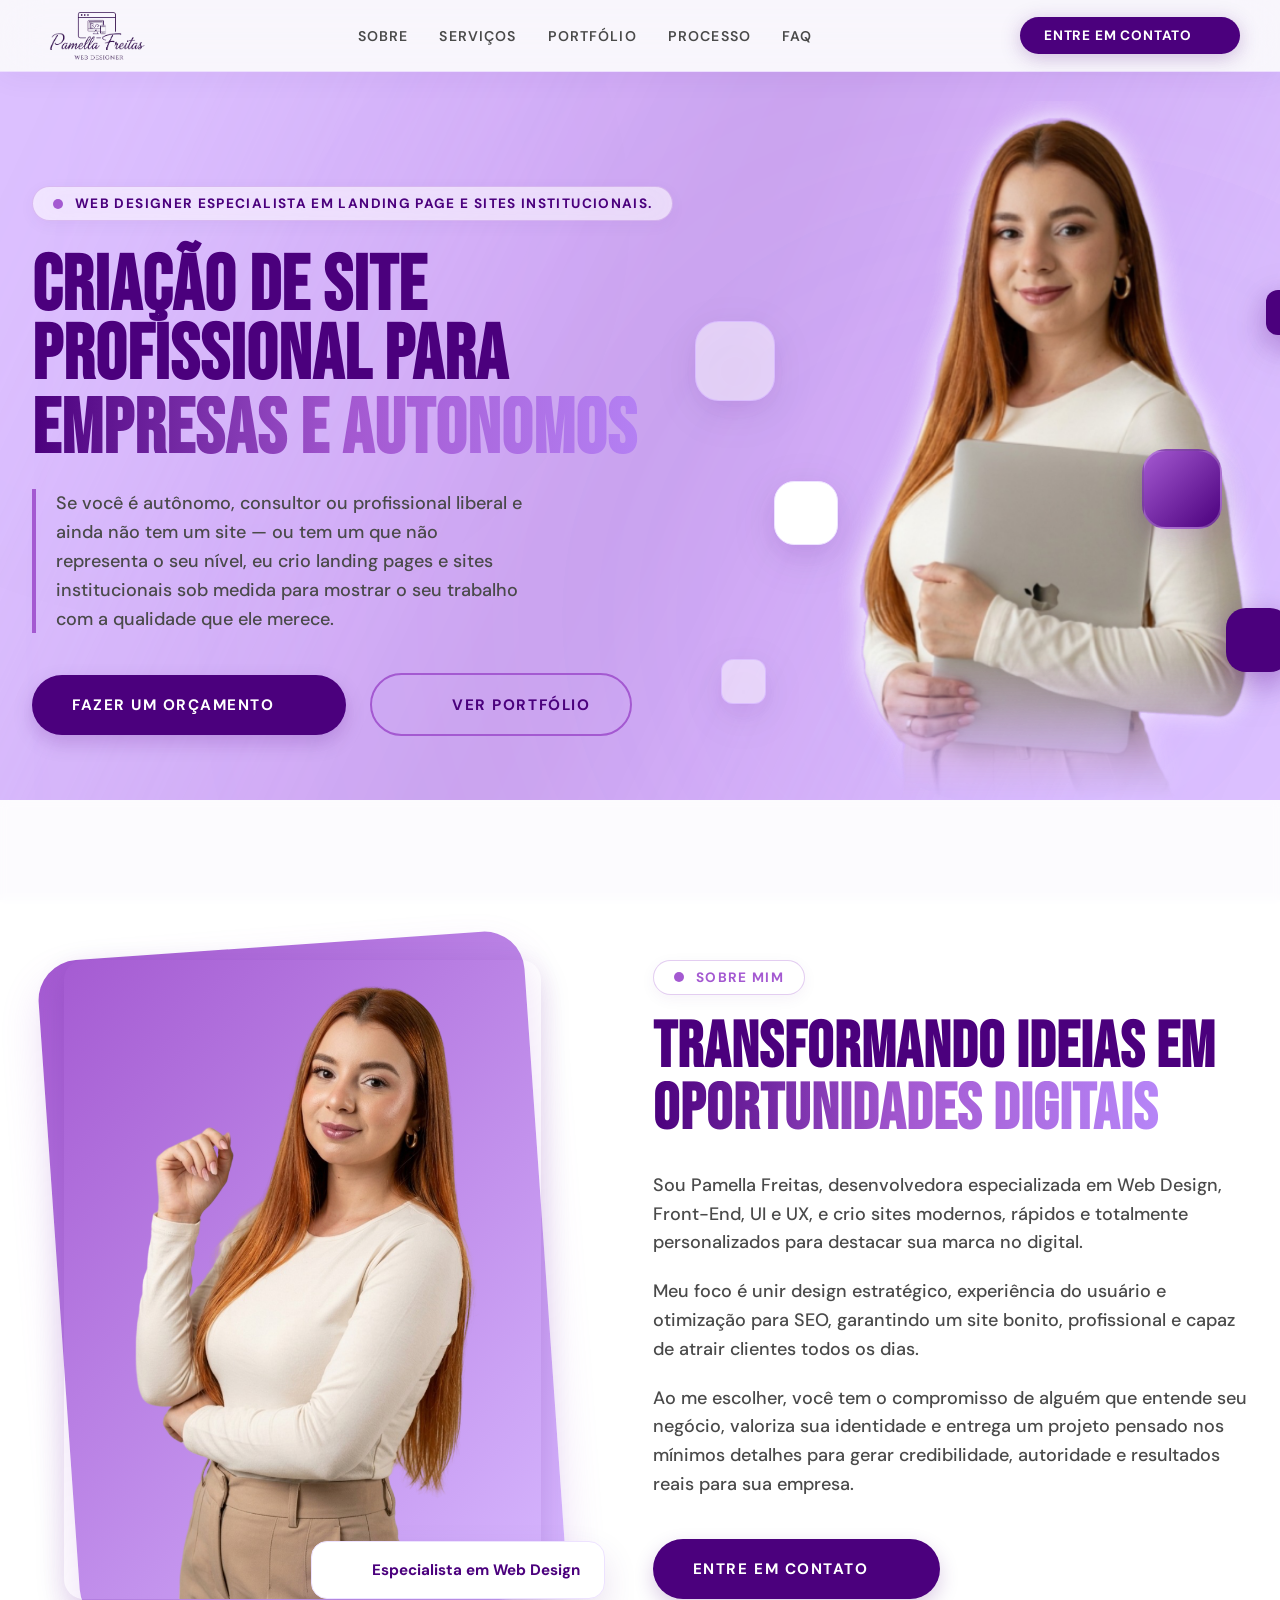
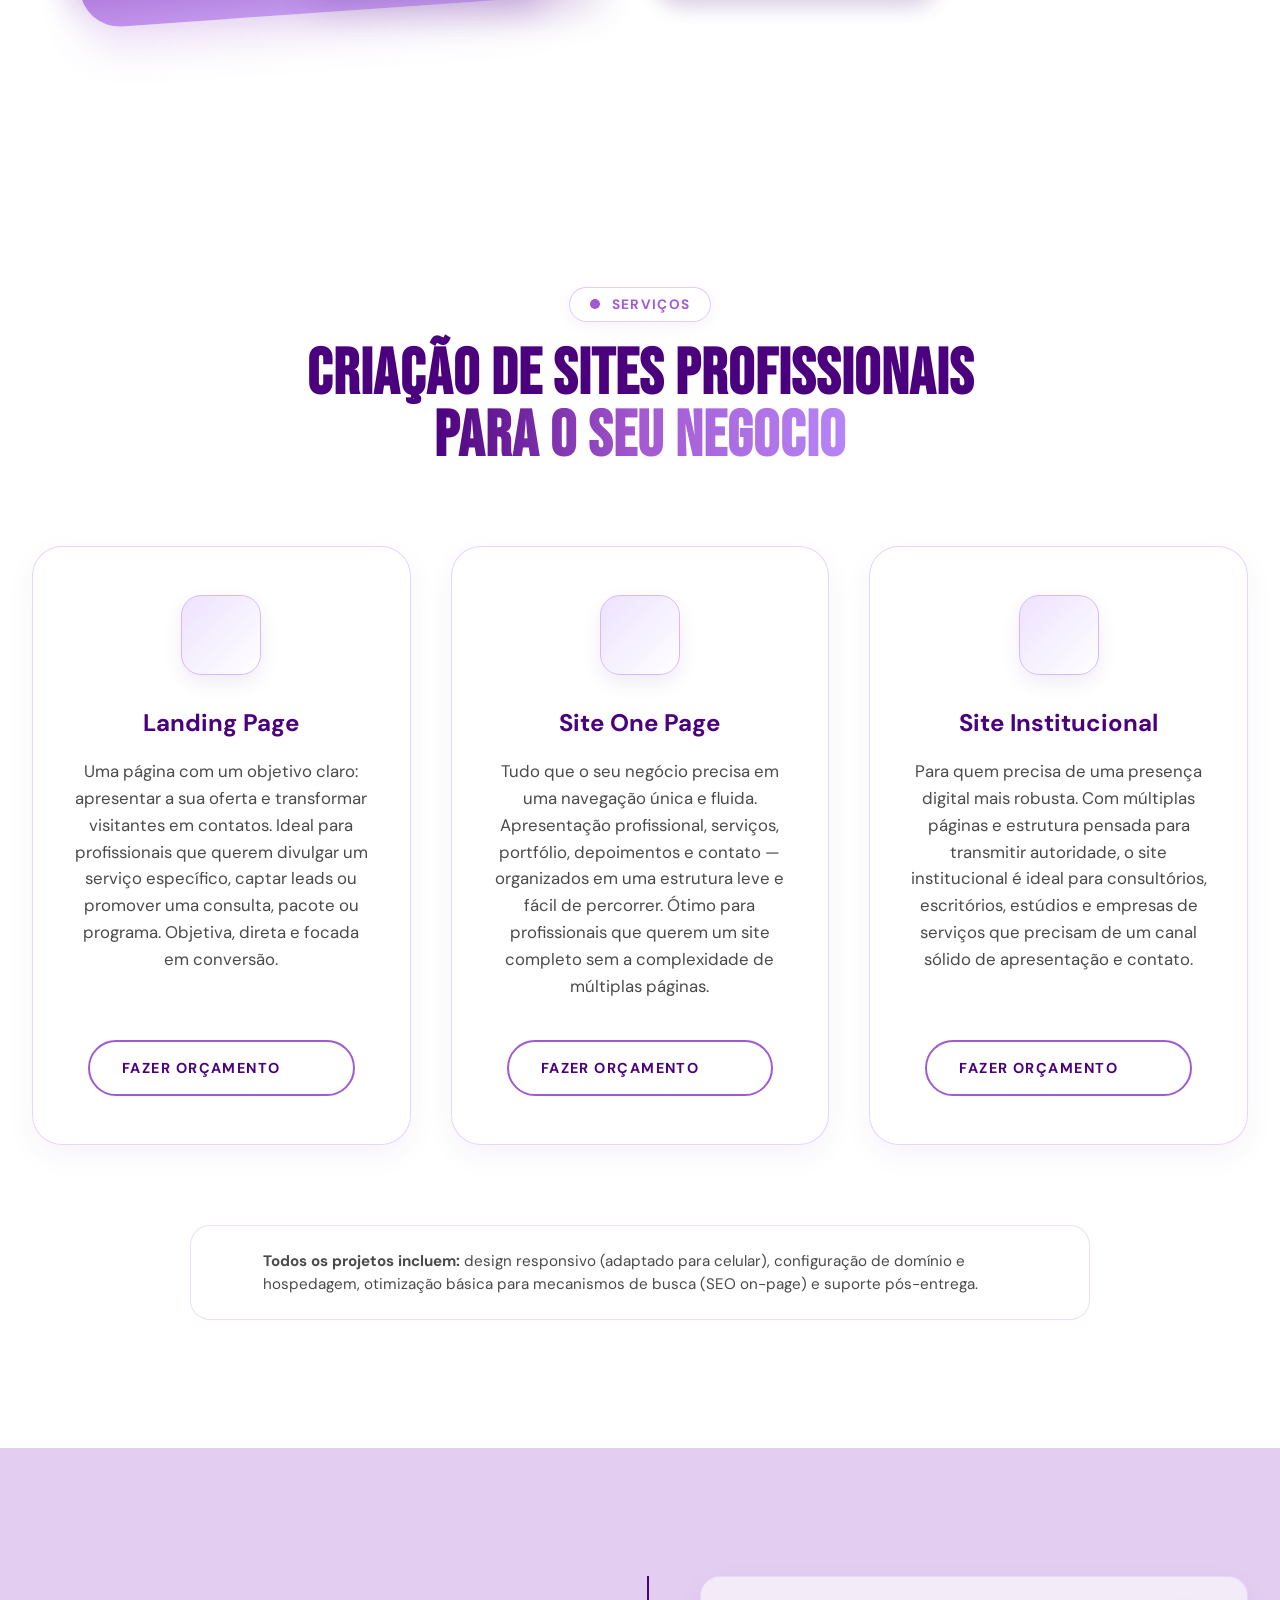
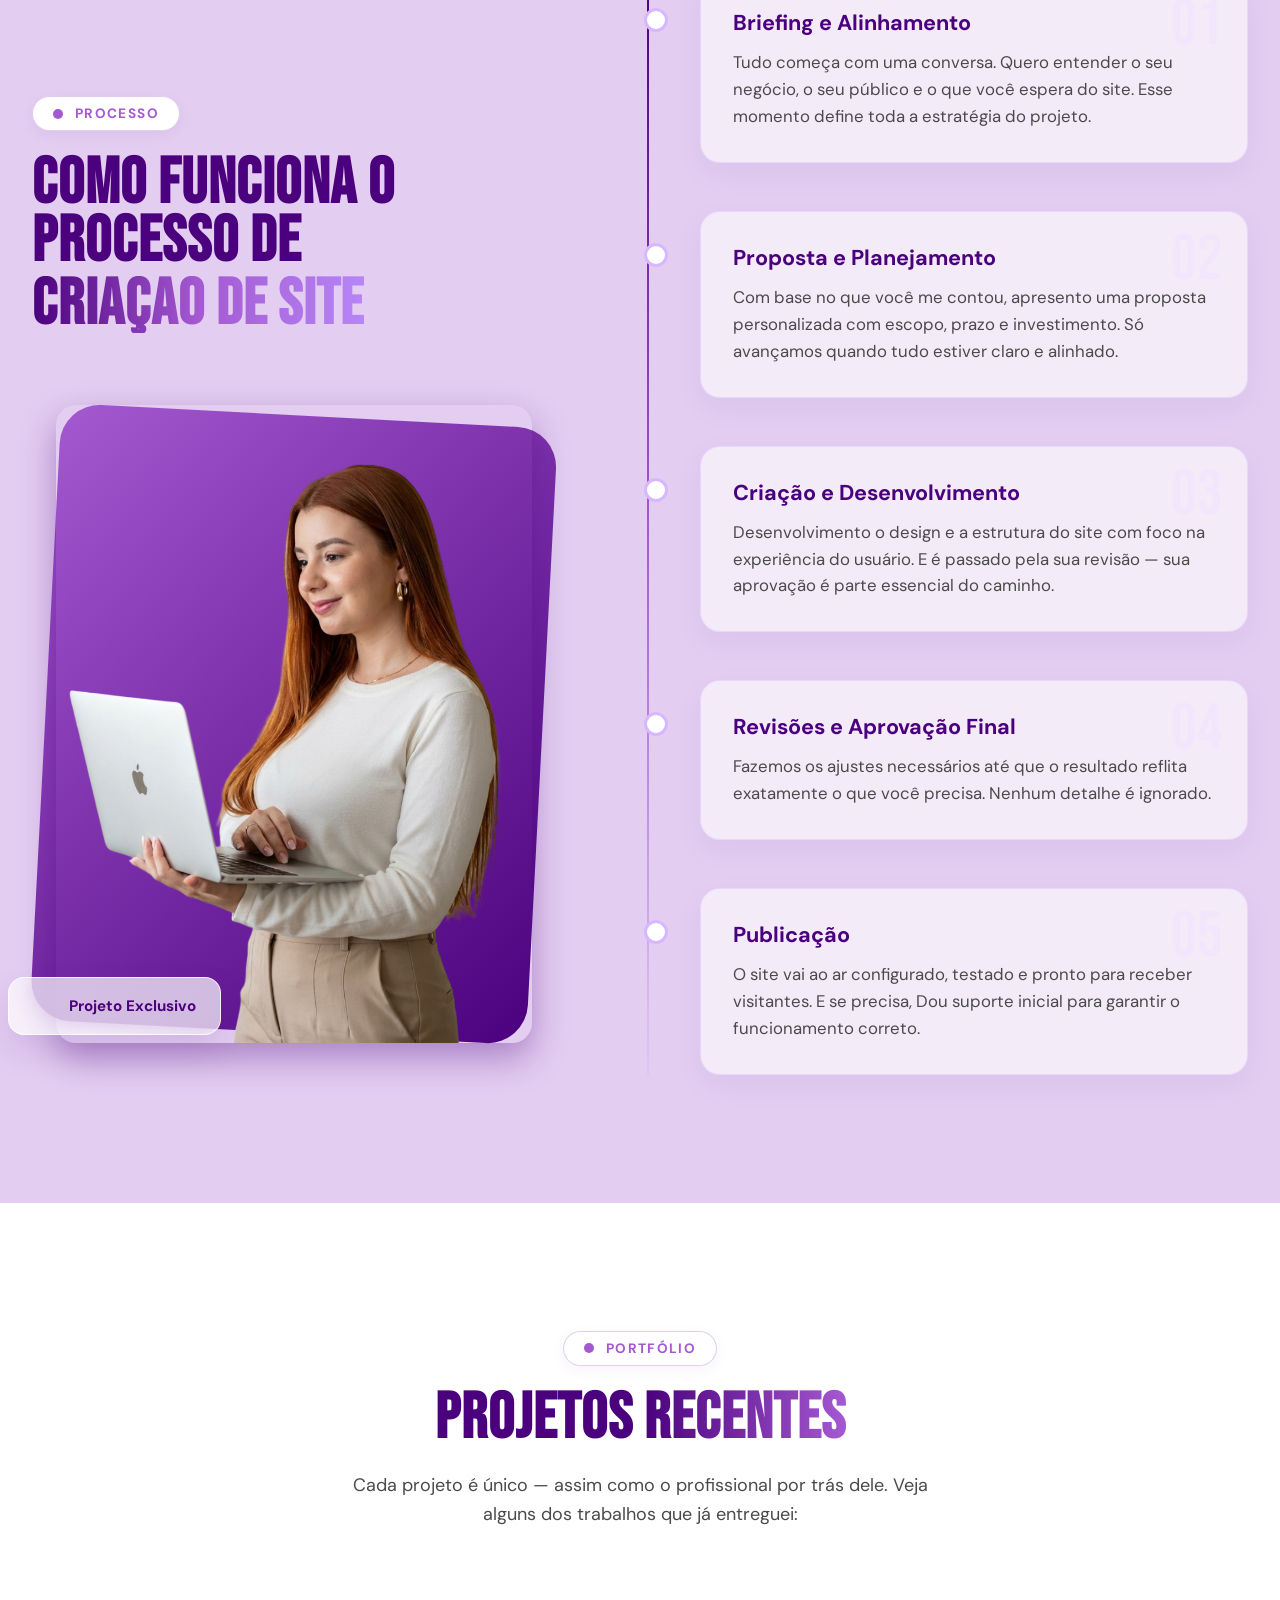
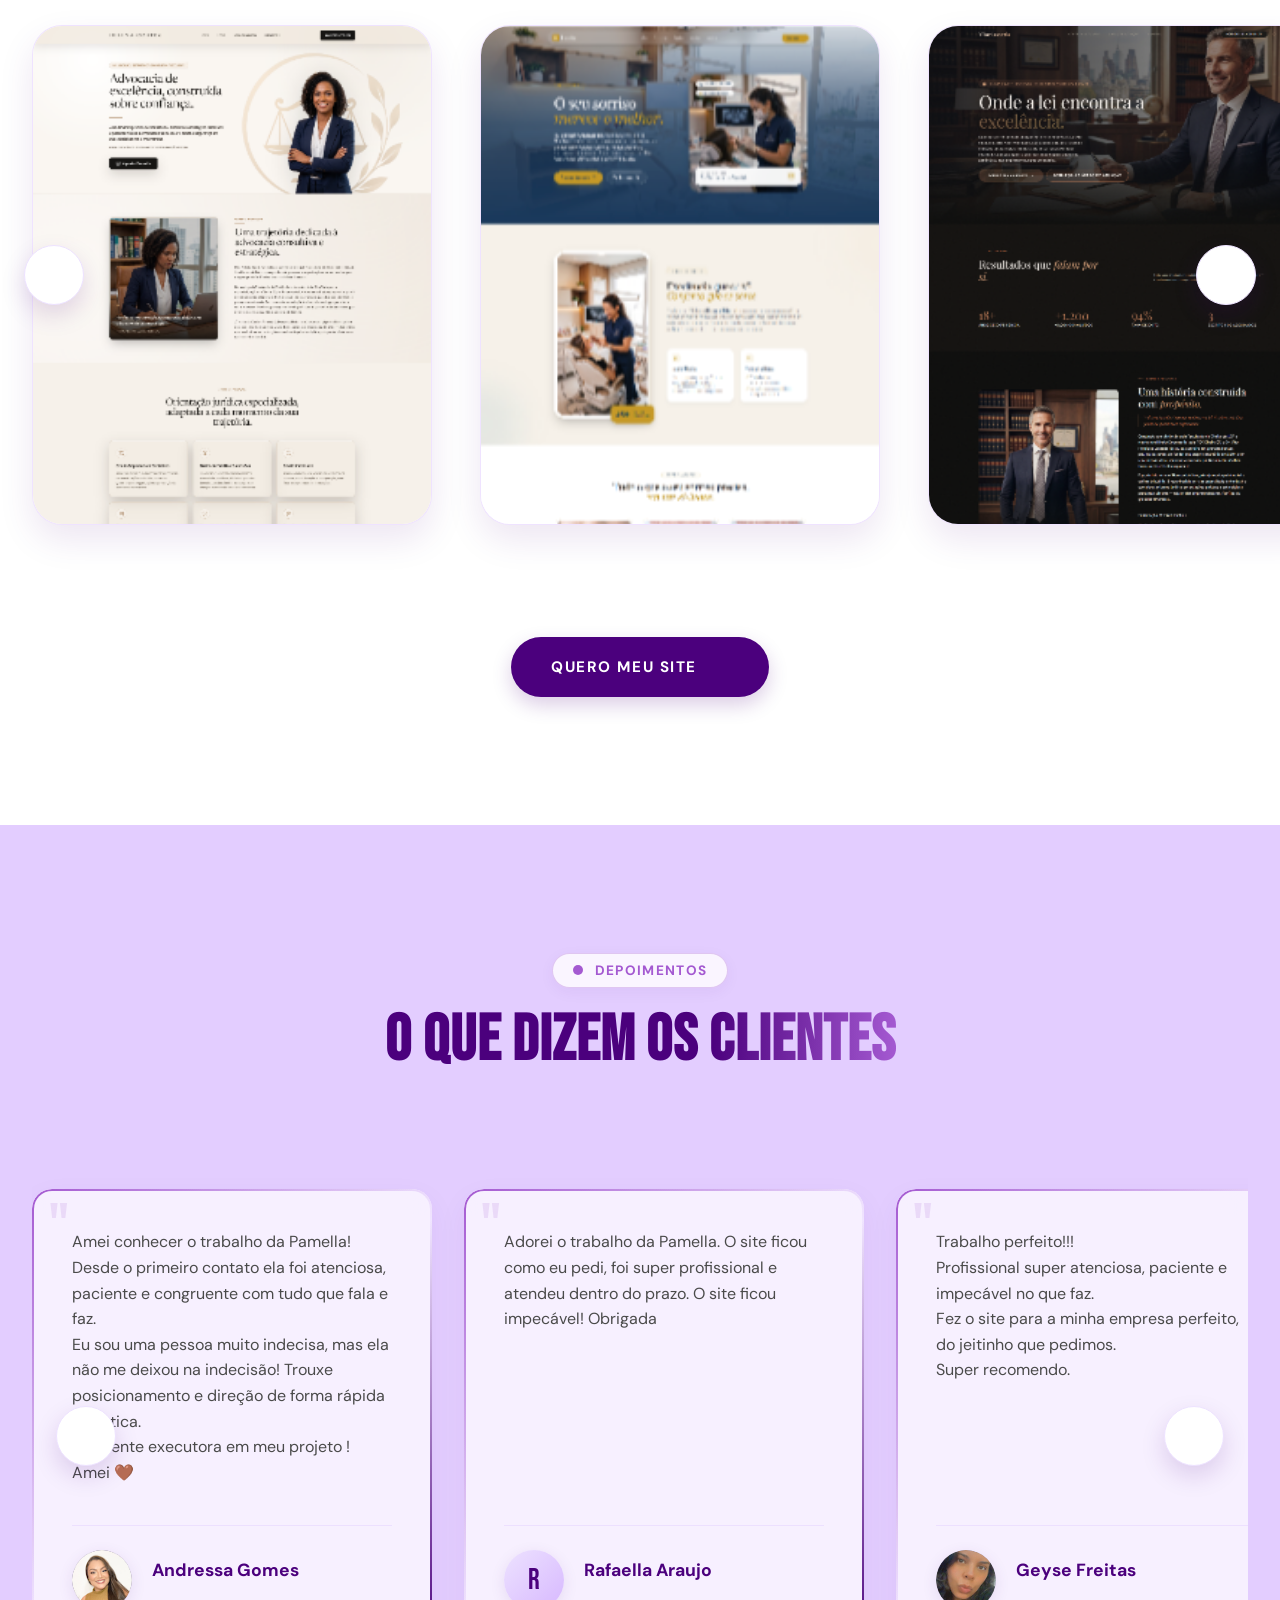
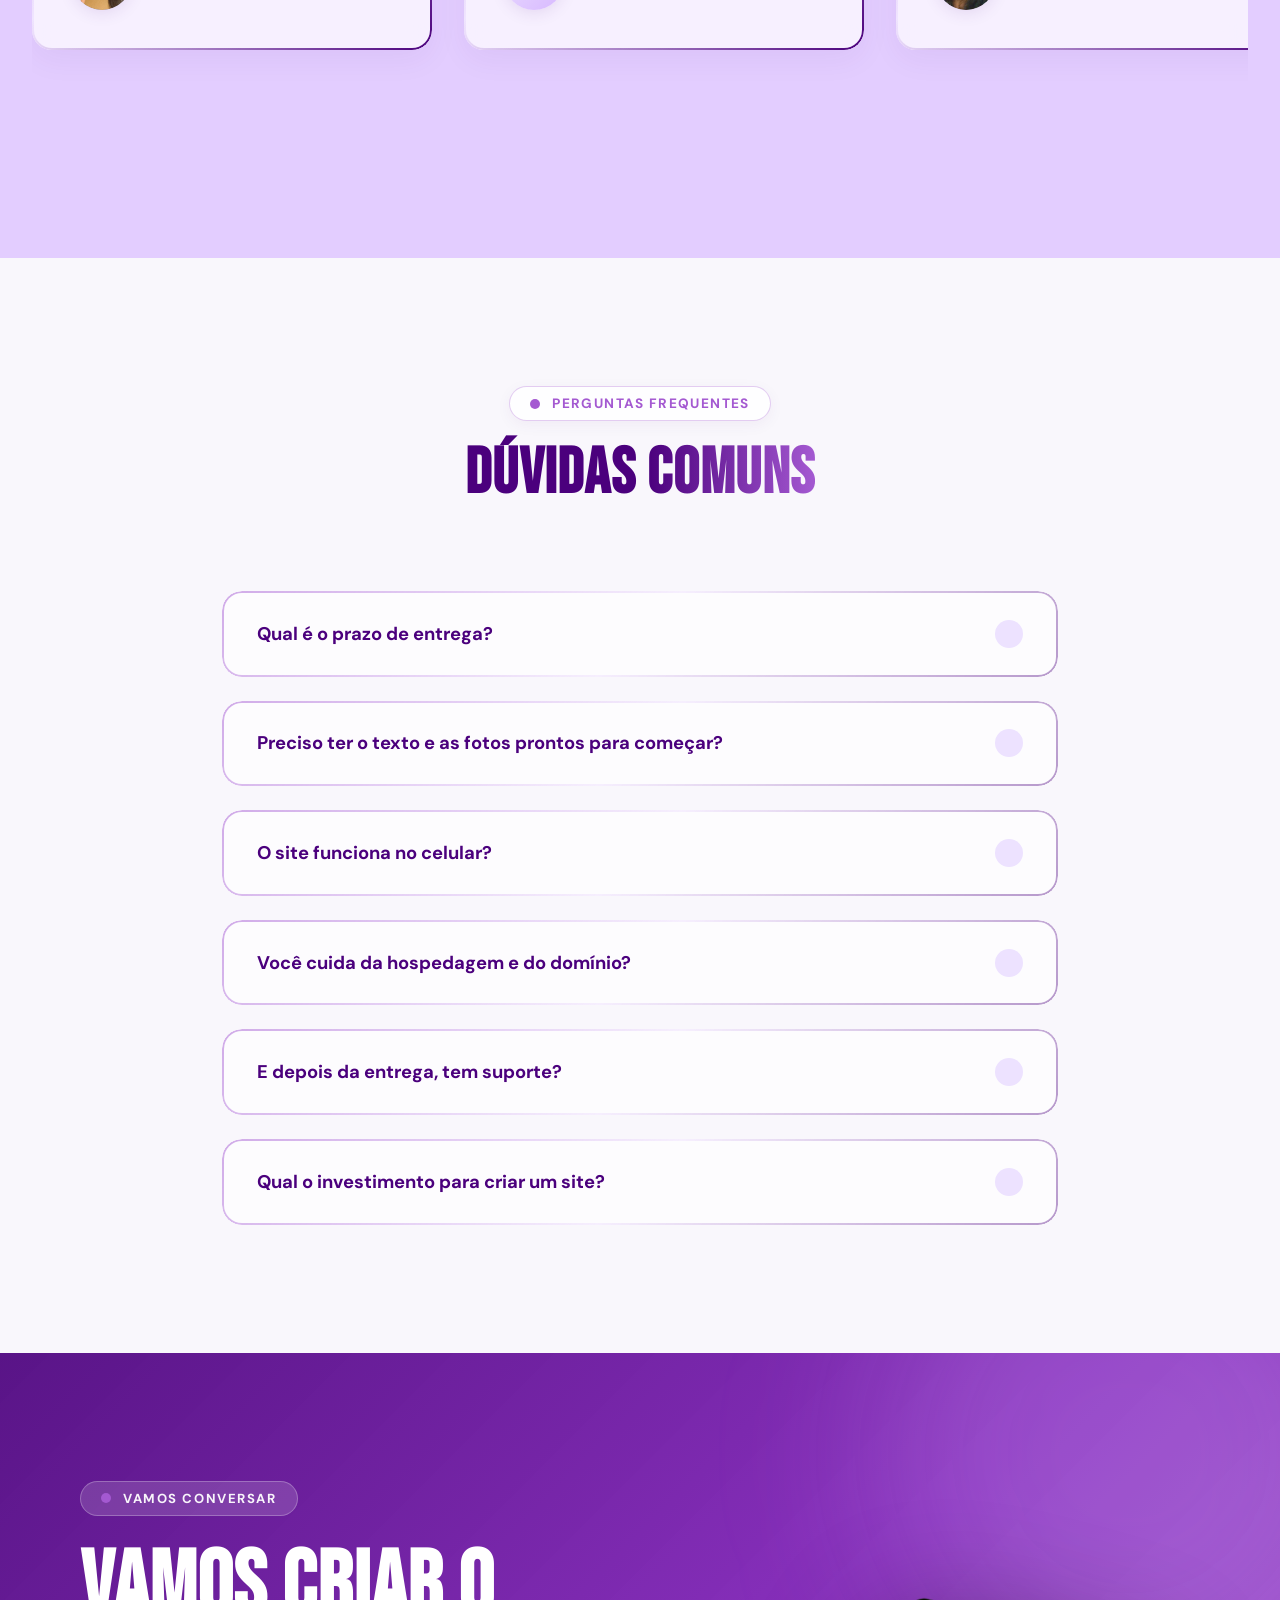
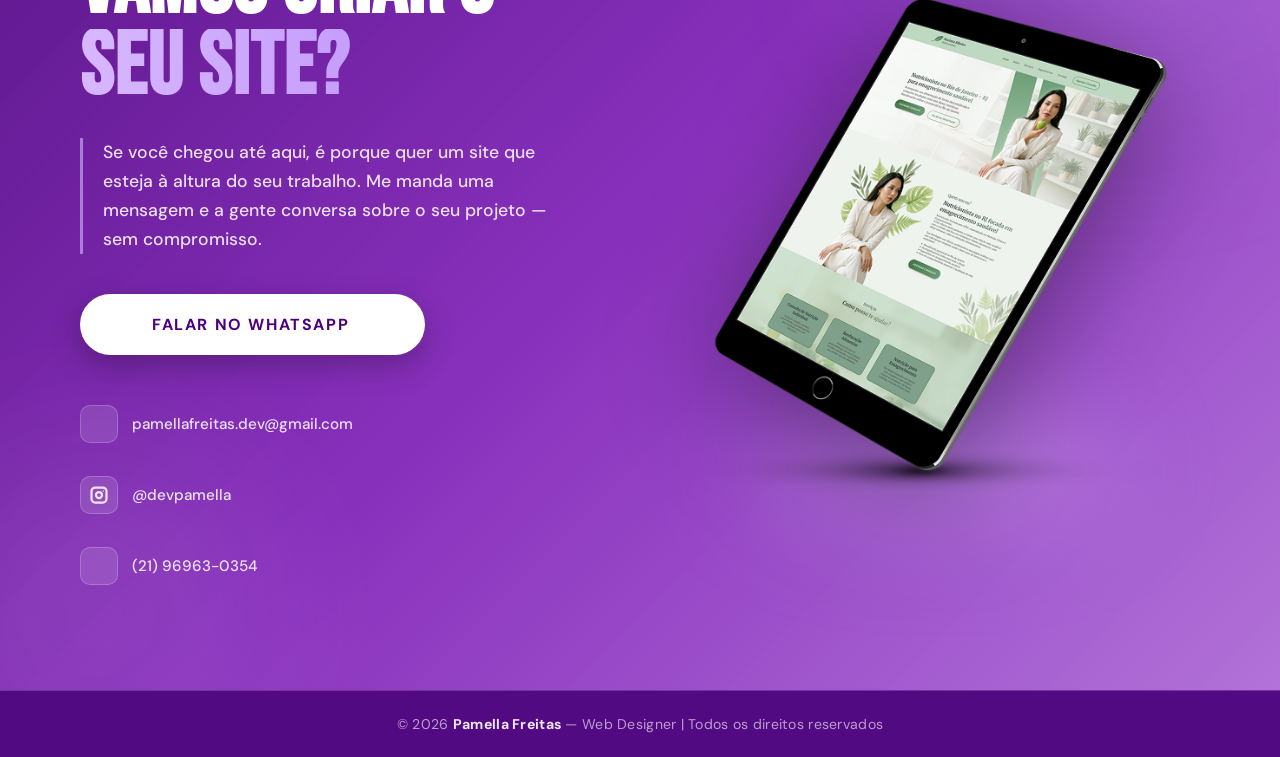
==== commit 54839207: "acrescentado mais projetos (correção)" ====
--- a/index.html
+++ b/index.html
@@ -427,6 +427,34 @@
                 <button class="slider-nav prev-btn" onclick="scrollPortfolio(-1)"><i
                         data-lucide="chevron-left"></i></button>
                 <div class="portfolio-slider-track" id="portfolio-track">
+                    <div class="slider-item" onclick="openLightbox('assets/img/projeto-advocacia-claro.png')">
+                        <img src="assets/img/projeto-advocacia-claro.png" alt="Projeto Advocacia Claro" class="slider-img">
+                        <div class="slider-hover">
+                            <div class="slider-btn"><i data-lucide="zoom-in"></i> Ver Projeto</div>
+                        </div>
+                    </div>
+
+                    <div class="slider-item" onclick="openLightbox('assets/img/projeto-odontologia.png')">
+                        <img src="assets/img/projeto-odontologia.png" alt="Projeto Odontologia" class="slider-img" loading="lazy">
+                        <div class="slider-hover">
+                            <div class="slider-btn"><i data-lucide="zoom-in"></i> Ver Projeto</div>
+                        </div>
+                    </div>
+
+                    <div class="slider-item" onclick="openLightbox('assets/img/projeto-advocacia-escuro.png')">
+                        <img src="assets/img/projeto-advocacia-escuro.png" alt="Projeto Advocacia Escuro" class="slider-img" loading="lazy">
+                        <div class="slider-hover">
+                            <div class="slider-btn"><i data-lucide="zoom-in"></i> Ver Projeto</div>
+                        </div>
+                    </div>
+
+                    <div class="slider-item" onclick="openLightbox('assets/img/projeto-psicologia.png')">
+                        <img src="assets/img/projeto-psicologia.png" alt="Projeto Psicologia" class="slider-img" loading="lazy">
+                        <div class="slider-hover">
+                            <div class="slider-btn"><i data-lucide="zoom-in"></i> Ver Projeto</div>
+                        </div>
+                    </div>
+
                     <div class="slider-item" onclick="openLightbox('assets/img/projeto-22.png')">
                         <img src="assets/img/projeto-22.png" alt="Projeto 22" class="slider-img" loading="lazy">
                         <div class="slider-hover">
@@ -471,34 +499,6 @@
 
                     <div class="slider-item" onclick="openLightbox('assets/img/projeto-88.png')">
                         <img src="assets/img/projeto-88.png" alt="Projeto 88" class="slider-img" loading="lazy">
-                        <div class="slider-hover">
-                            <div class="slider-btn"><i data-lucide="zoom-in"></i> Ver Projeto</div>
-                        </div>
-                    </div>
-
-                    <div class="slider-item" onclick="openLightbox('assets/img/projeto-advocacia-claro.png')">
-                        <img src="assets/img/projeto-advocacia-claro.png" alt="Projeto Advocacia Claro" class="slider-img" loading="lazy">
-                        <div class="slider-hover">
-                            <div class="slider-btn"><i data-lucide="zoom-in"></i> Ver Projeto</div>
-                        </div>
-                    </div>
-
-                    <div class="slider-item" onclick="openLightbox('assets/img/projeto-odontologia.png')">
-                        <img src="assets/img/projeto-odontologia.png" alt="Projeto Odontologia" class="slider-img" loading="lazy">
-                        <div class="slider-hover">
-                            <div class="slider-btn"><i data-lucide="zoom-in"></i> Ver Projeto</div>
-                        </div>
-                    </div>
-
-                    <div class="slider-item" onclick="openLightbox('assets/img/projeto-advocacia-escuro.png')">
-                        <img src="assets/img/projeto-advocacia-escuro.png" alt="Projeto Advocacia Escuro" class="slider-img" loading="lazy">
-                        <div class="slider-hover">
-                            <div class="slider-btn"><i data-lucide="zoom-in"></i> Ver Projeto</div>
-                        </div>
-                    </div>
-
-                    <div class="slider-item" onclick="openLightbox('assets/img/projeto-psicologia.png')">
-                        <img src="assets/img/projeto-psicologia.png" alt="Projeto Psicologia" class="slider-img" loading="lazy">
                         <div class="slider-hover">
                             <div class="slider-btn"><i data-lucide="zoom-in"></i> Ver Projeto</div>
                         </div>
